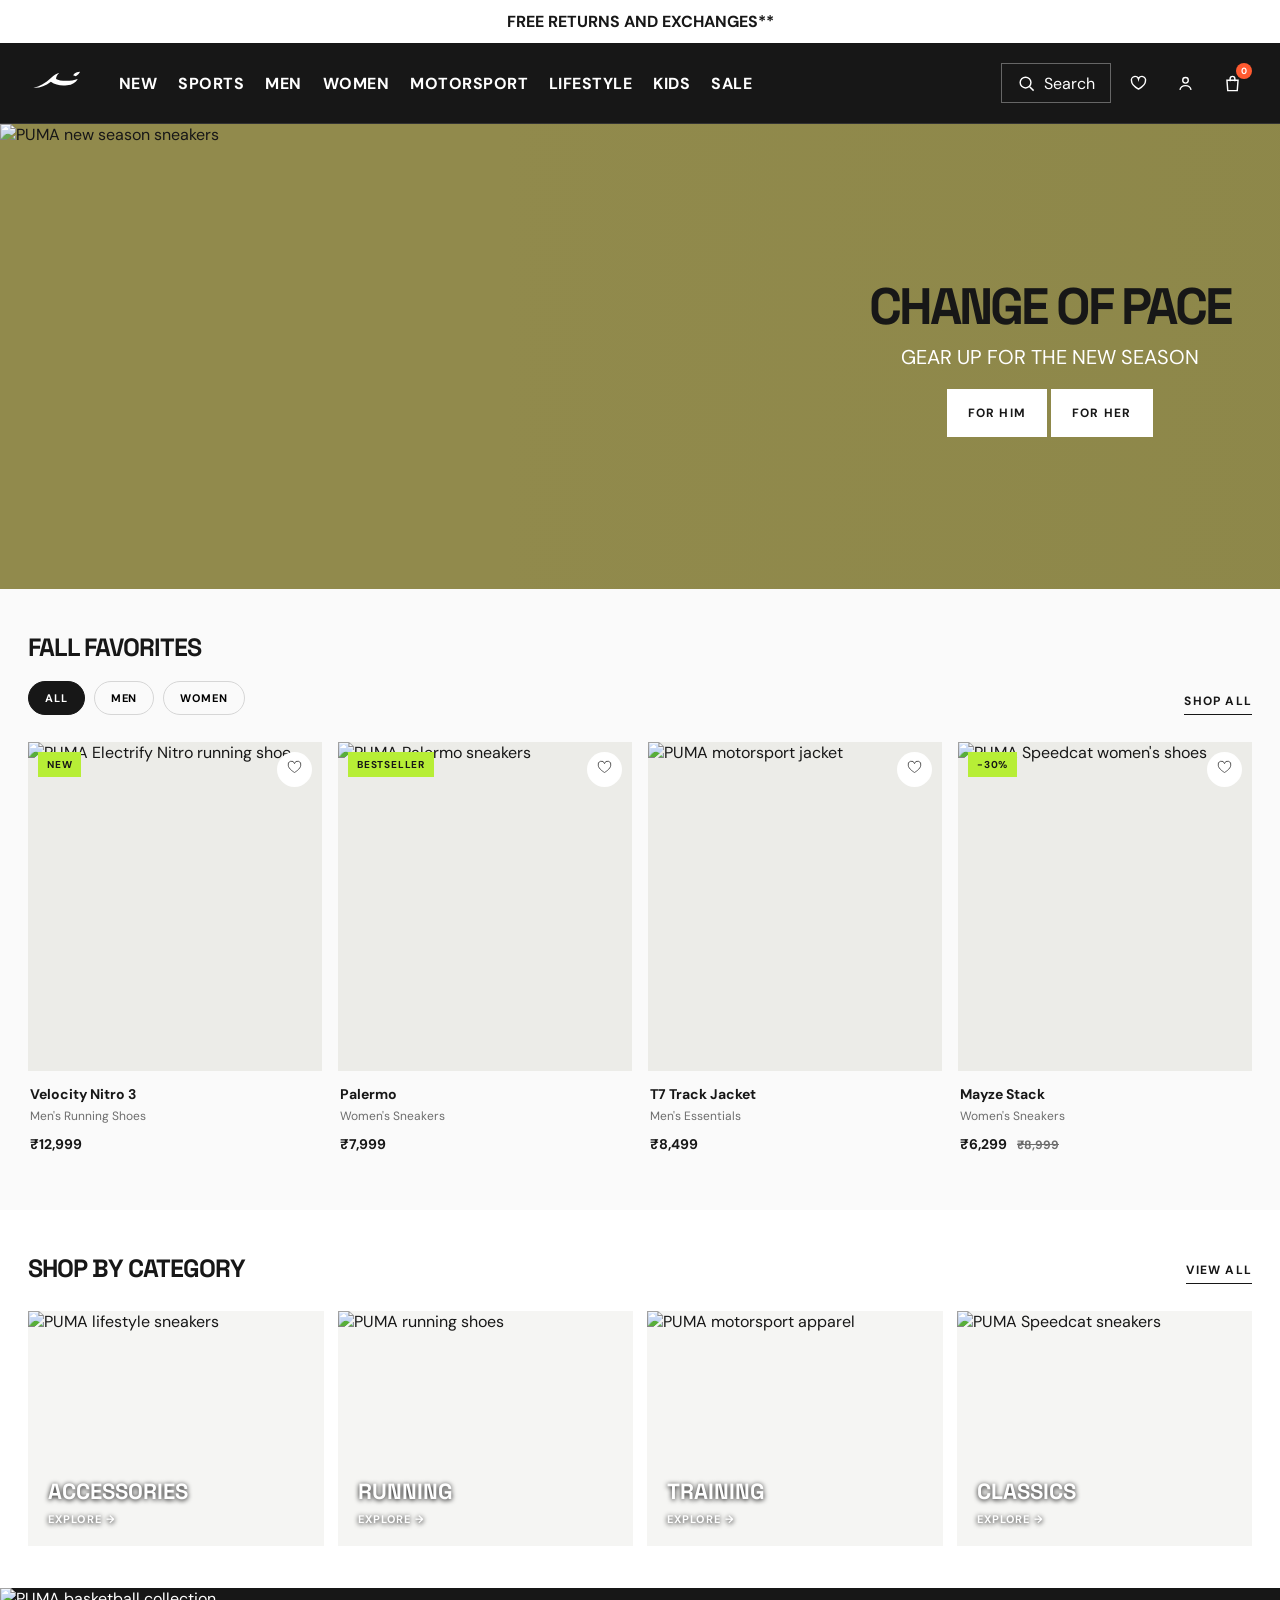
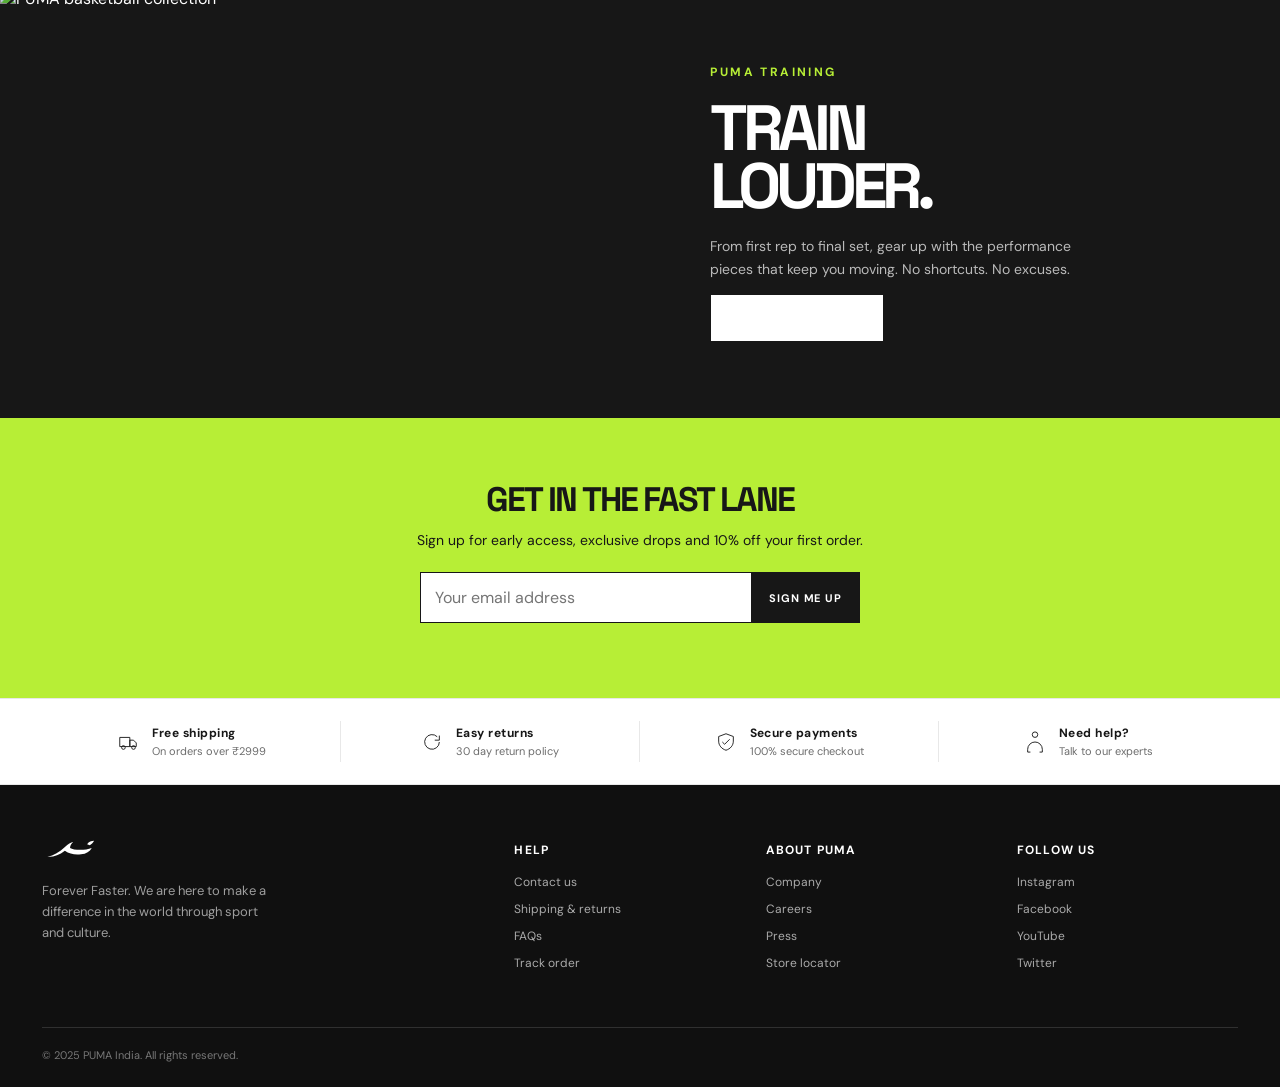
==== index.html @ aa48667f "Initial commit: Add PUMA website clone" ====
<!DOCTYPE html>
<html lang="en">
<head>
  <meta charset="UTF-8">
  <meta name="viewport" content="width=device-width, initial-scale=1.0">
  <meta name="description" content="PUMA India - Forever Faster. Shop the latest sneakers, apparel and accessories.">
  <link rel="icon" href="data:image/svg+xml,%3Csvg xmlns='http://www.w3.org/2000/svg' viewBox='0 0 80 40'%3E%3Cpath fill='%23171717' d='M7 25.5c8.2-1.6 15.7-5.8 22.6-12.5 4-3.9 7.6-6.1 10.8-6.5-2.7 2.1-4.1 4.7-4.2 7.6 2.7 1.6 7.2 2.4 13.3 2.4 5.3 0 10.2-.8 14.7-2.4-2.5 4.6-7.1 7.4-13.8 8.3-7.9 1.1-14.9-.5-20.9-4.6C22 23.5 14.5 26.1 7 25.5Z'/%3E%3C/svg%3E">
  <title>PUMA India | Forever Faster</title>
  <style>
    @import url('https://fonts.googleapis.com/css2?family=DM+Sans:wght@400;500;600;700&family=Space+Grotesk:wght@500;600;700&display=swap');

    :root {
      --ink: #171717;
      --muted: #6d6d6d;
      --line: #e8e8e8;
      --soft: #f5f5f3;
      --lime: #b7ee36;
      --orange: #ff5a30;
      --white: #fff;
    }

    * { box-sizing: border-box; }
    html { scroll-behavior: smooth; }
    body { margin: 0; color: var(--ink); background: var(--white); font-family: 'DM Sans', Arial, sans-serif; overflow-x: hidden; }
    main { display: flex; flex-direction: column; }
    body.no-scroll { overflow: hidden; }
    button, input { font: inherit; }
    button { cursor: pointer; }
    a { color: inherit; text-decoration: none; }
    .announcement { background: #fff; color: var(--ink); font-size: 16px; font-weight: 700; padding: 11px 20px; text-align: center; text-transform: uppercase; }
    .announcement span { display: none; }
    .site-header { background: var(--ink); border-bottom: 1px solid #333; position: sticky; top: 0; z-index: 20; }
    .nav { align-items: center; display: flex; height: 80px; justify-content: space-between; margin: auto; max-width: 1440px; padding: 0 28px; position: relative; }
    .logo { display: flex; align-items: center; }
    .logo svg { height: 31px; width: 62px; }
    .site-header .logo { color: #fff; }
    .main-nav { display: flex; gap: 21px; margin-left: 29px; margin-right: auto; }
    .nav-item { align-items: center; display: flex; height: 80px; position: static; }
    .main-nav a { color: #fff; font-size: 16px; font-weight: 700; letter-spacing: .03em; position: relative; text-transform: uppercase; }
    .main-nav a:after { background: #fff; bottom: -8px; content: ''; height: 2px; left: 0; position: absolute; transform: scaleX(0); transform-origin: left; transition: transform .2s; width: 100%; }
    .main-nav a:hover:after { transform: scaleX(1); }
    .mega-menu { background: #fff; box-shadow: 0 12px 18px rgba(0, 0, 0, .14); display: grid; gap: 42px; grid-template-columns: 1fr 1fr 2fr; left: 0; opacity: 0; padding: 46px 50px 68px; pointer-events: none; position: absolute; top: 71px; transform: translateY(-8px); transition: opacity .2s, transform .2s; visibility: hidden; width: 100vw; z-index: 19; }
    .nav-item:hover .mega-menu, .nav-item:focus-within .mega-menu { opacity: 1; pointer-events: auto; transform: translateY(0); visibility: visible; }
    .mega-menu-column { display: flex; flex-direction: column; gap: 9px; }
    .mega-menu a { color: var(--muted); font-size: 14px; font-weight: 400; letter-spacing: 0; text-transform: none; }
    .mega-menu a:after { display: none; }
    .mega-menu a:hover { color: var(--ink); }
    .sports-menu { gap: 22px; grid-template-columns: repeat(7, 220px); max-width: 100vw; overflow-x: auto; padding: 38px 35px 42px; }
    .sports-menu .mega-menu-column { gap: 7px; }
    .sports-menu a { font-size: 15px; }
    .sports-menu strong { border-bottom: 1px solid var(--ink); font-size: 17px; margin-bottom: 5px; padding-bottom: 10px; }
    .catalog-menu { gap: 22px; grid-template-columns: repeat(7, 220px); max-width: 100vw; overflow-x: auto; padding: 38px 35px 42px; }
    .catalog-menu .mega-menu-column { gap: 7px; }
    .catalog-menu strong { border-bottom: 1px solid var(--ink); font-size: 17px; margin-bottom: 5px; padding-bottom: 10px; }
    .catalog-menu a { font-size: 15px; }
    .catalog-menu .featured a { color: #565d66; font-size: 16px; font-weight: 700; }
    .catalog-menu .featured a:first-child { color: #b29151; }
    .catalog-menu .featured a:nth-child(2) { color: #d33a2c; }
    .simple-menu { grid-template-columns: repeat(3, 220px); }
    .nav-actions { align-items: center; display: flex; gap: 7px; }
    .icon-button { align-items: center; background: transparent; border: 0; border-radius: 50%; display: flex; height: 40px; justify-content: center; padding: 8px; position: relative; transition: background .2s; width: 40px; }
    .icon-button:hover { background: #333; }
    .site-header .icon-button { color: #fff; }
    .nav-actions .icon-button:first-child { border: 1px solid #666; border-radius: 0; gap: 8px; padding: 7px 15px; width: auto; }
    .icon-button svg { height: 19px; width: 19px; }
    .cart-count { align-items: center; background: var(--orange); border-radius: 20px; color: white; display: flex; font-size: 9px; font-weight: 700; height: 16px; justify-content: center; position: absolute; right: 0; top: 0; width: 16px; }
    .menu-button { display: none; }

    .hero { background: #918a4c; min-height: 465px; overflow: hidden; position: relative; }
    .hero { order: 1; }
    .hero-content { align-items: center; display: flex; flex-direction: column; margin: auto; max-width: 1440px; padding: 159px 3% 60px 67%; position: relative; text-align: center; z-index: 1; }
    .eyebrow { font-size: 12px; font-weight: 700; letter-spacing: .2em; text-transform: uppercase; }
    .hero h1 { font-family: 'Space Grotesk', sans-serif; font-size: clamp(43px, 4vw, 58px); letter-spacing: -.06em; line-height: .95; margin: 0 0 12px; max-width: 610px; text-transform: uppercase; }
    .hero h1 em { color: #fff; font-style: normal; }
    .hero-copy { color: #fff; font-size: 20px; line-height: 1.3; margin: 0 0 19px; max-width: 340px; text-transform: uppercase; }
    .button { align-items: center; border: 1px solid var(--ink); display: inline-flex; font-size: 12px; font-weight: 700; gap: 14px; justify-content: center; letter-spacing: .1em; padding: 15px 20px; text-transform: uppercase; transition: .2s; }
    .button.dark { background: #fff; border-color: #fff; color: var(--ink); }
    .button.dark:hover { background: rgb(170, 171, 171); border-color: var(--ink); }
    .button.light { background: #fff; }
    .button.light:hover { background: var(--lime); }
    .hero-art { filter: saturate(.72); height: 100%; inset: 0; object-fit: cover; object-position: center; position: absolute; width: 100%; }
    .hero-shape { background: linear-gradient(90deg, transparent 38%, rgba(116, 117, 56, .12) 100%); inset: 0; position: absolute; z-index: 1; }

    .benefits { border-bottom: 1px solid var(--line); border-top: 1px solid var(--line); display: grid; grid-template-columns: repeat(4, 1fr); margin: 0 auto; max-width: 1440px; padding: 22px 42px; }
    .benefits { order: 6; width: 100%; }
    .benefit { align-items: center; border-right: 1px solid var(--line); display: flex; gap: 13px; justify-content: center; padding: 4px; }
    .benefit:last-child { border: 0; }
    .benefit svg { height: 22px; width: 22px; }
    .benefit strong { display: block; font-size: 12px; letter-spacing: .04em; }
    .benefit small { color: var(--muted); display: block; font-size: 11px; margin-top: 3px; }

    .section { margin: auto; max-width: 1440px; padding: 42px 28px; }
    #sport { order: 3; width: 100%; }
    .section-heading { align-items: end; display: flex; justify-content: space-between; margin-bottom: 27px; }
    .section h2 { font-family: 'Space Grotesk', sans-serif; font-size: 25px; letter-spacing: -.04em; margin: 0; text-transform: uppercase; }
    .view-all { border-bottom: 1px solid var(--ink); font-size: 12px; font-weight: 700; letter-spacing: .1em; padding-bottom: 5px; text-transform: uppercase; }
    .category-grid { display: grid; gap: 14px; grid-template-columns: repeat(4, 1fr); }
    .category-card { background: var(--soft); min-height: 235px; overflow: hidden; position: relative; }
    .category-card img { height: 100%; object-fit: cover; transition: transform .4s; width: 100%; }
    .category-card:hover img { transform: scale(1.05); }
    .category-card div { bottom: 0; color: #fff; left: 0; padding: 20px; position: absolute; text-shadow: 0 1px 5px #000; }
    .category-card strong { font-family: 'Space Grotesk'; font-size: 22px; text-transform: uppercase; }
    .category-card span { display: block; font-size: 11px; font-weight: 700; letter-spacing: .1em; margin-top: 7px; text-transform: uppercase; }

    .product-section { background: #fafafa; }
    .product-section { order: 2; width: 100%; }
    .tabs { display: flex; gap: 9px; margin-top: 18px; }
    .tab { background: transparent; border: 1px solid #d6d6d6; border-radius: 20px; font-size: 11px; font-weight: 700; letter-spacing: .08em; padding: 9px 16px; text-transform: uppercase; }
    .tab.active, .tab:hover { background: var(--ink); border-color: var(--ink); color: #fff; }
    .product-grid { display: grid; gap: 16px; grid-template-columns: repeat(4, 1fr); }
    .product-card { min-width: 0; position: relative; }
    .product-image { background: #ecece8; overflow: hidden; position: relative; }
    .product-image img { aspect-ratio: 1 / 1.12; display: block; object-fit: cover; transition: transform .35s; width: 100%; }
    .product-card:hover .product-image img { transform: scale(1.04); }
    .tag { background: var(--lime); font-size: 10px; font-weight: 700; left: 10px; letter-spacing: .08em; padding: 6px 9px; position: absolute; text-transform: uppercase; top: 10px; }
    .heart { background: #fff; border: 0; border-radius: 50%; height: 35px; position: absolute; right: 10px; top: 10px; width: 35px; }
    .heart svg { fill: transparent; height: 17px; stroke: var(--ink); width: 17px; }
    .heart.active svg { fill: var(--orange); stroke: var(--orange); }
    .product-info { padding: 14px 2px; }
    .product-info h3 { font-size: 14px; margin: 0 0 5px; }
    .product-info p { color: var(--muted); font-size: 12px; margin: 0 0 9px; }
    .price { font-size: 14px; font-weight: 700; }
    .old-price { color: var(--muted); font-size: 12px; margin-left: 7px; text-decoration: line-through; }

    .story { align-items: center; background: var(--ink); color: #fff; display: grid; grid-template-columns: 1fr 1fr; min-height: 430px; overflow: hidden; }
    .story { order: 4; width: 100%; }
    .story-image { height: 100%; min-height: 430px; object-fit: cover; width: 100%; }
    .story-copy { padding: 50px 11%; }
    .story-copy .eyebrow { color: var(--lime); }
    .story h2 { font-family: 'Space Grotesk'; font-size: clamp(38px, 5vw, 66px); letter-spacing: -.08em; line-height: .9; margin: 20px 0; text-transform: uppercase; }
    .story p { color: #bababa; font-size: 14px; line-height: 1.6; max-width: 365px; }

    .newsletter { background: var(--lime); padding: 60px 20px; text-align: center; }
    .newsletter { order: 5; width: 100%; }
    .newsletter h2 { font-family: 'Space Grotesk'; font-size: 34px; letter-spacing: -.06em; margin: 0 0 10px; text-transform: uppercase; }
    .newsletter p { font-size: 14px; margin: 0 auto 23px; }
    .subscribe { display: flex; margin: auto; max-width: 440px; }
    .subscribe input { border: 1px solid var(--ink); border-right: 0; flex: 1; min-width: 0; padding: 14px; }
    .subscribe button { background: var(--ink); border: 1px solid var(--ink); color: #fff; font-size: 11px; font-weight: 700; letter-spacing: .08em; padding: 0 17px; text-transform: uppercase; }
    .form-message { font-size: 12px; font-weight: 700; margin-top: 15px; }
    .toast { background: var(--ink); bottom: 24px; color: #fff; font-size: 12px; font-weight: 700; left: 50%; letter-spacing: .03em; opacity: 0; padding: 14px 18px; pointer-events: none; position: fixed; transform: translate(-50%, 16px); transition: opacity .2s, transform .2s; z-index: 40; }
    .toast.visible { opacity: 1; transform: translate(-50%, 0); }
    footer { background: #101010; color: #fff; padding: 52px 42px 25px; }
    .footer-grid { display: grid; gap: 30px; grid-template-columns: 2fr 1fr 1fr 1fr; margin: auto; max-width: 1440px; }
    footer p { color: #9e9e9e; font-size: 13px; line-height: 1.6; max-width: 235px; }
    footer h3 { font-size: 12px; letter-spacing: .1em; margin: 5px 0 16px; text-transform: uppercase; }
    footer li { color: #aaa; font-size: 12px; list-style: none; margin: 11px 0; }
    footer ul { margin: 0; padding: 0; }
    .footer-bottom { border-top: 1px solid #303030; color: #777; font-size: 11px; margin: 45px auto 0; max-width: 1440px; padding-top: 20px; }

    .overlay { background: rgba(0,0,0,.45); display: none; inset: 0; position: fixed; z-index: 30; }
    .overlay.visible { display: block; }
    .drawer { background: #fff; height: 100%; max-width: 410px; padding: 25px; position: fixed; right: 0; top: 0; transform: translateX(100%); transition: transform .3s ease; width: 100%; z-index: 31; }
    .drawer.open { transform: translateX(0); }
    .drawer-header { align-items: center; border-bottom: 1px solid var(--line); display: flex; justify-content: space-between; padding-bottom: 18px; }
    .drawer-header h2 { font-family: 'Space Grotesk'; font-size: 22px; margin: 0; text-transform: uppercase; }
    .close { background: none; border: 0; font-size: 27px; line-height: 1; }
    .empty-cart { color: var(--muted); font-size: 14px; padding: 60px 10px; text-align: center; }
    .empty-cart strong { color: var(--ink); display: block; font-family: 'Space Grotesk'; font-size: 20px; margin-bottom: 9px; text-transform: uppercase; }
    .search-panel { background: #fff; border-bottom: 1px solid var(--line); display: none; padding: 15px 42px; position: absolute; width: 100%; }
    .search-panel.open { display: block; }
    .search-panel input { border: 0; border-bottom: 1px solid var(--ink); font-size: 16px; outline: 0; padding: 11px 0; width: 100%; }

    @media (max-width: 800px) {
      .nav { height: 64px; padding: 0 18px; }
      .main-nav { display: none; }
      .menu-button { display: flex; }
      .nav-actions { margin-left: auto; }
      .nav-item { height: auto; }
      .mega-menu { display: none; }
      .hero { min-height: 620px; }
      .hero-content { padding: 70px 23px; }
      .hero-art { bottom: 0; height: 52%; top: auto; width: 100%; }
      .hero-shape { height: 350px; right: 4%; top: 42%; width: 350px; }
      .benefits { grid-template-columns: repeat(2, 1fr); padding: 15px; }
      .benefit { border-bottom: 1px solid var(--line); border-right: 1px solid var(--line); justify-content: flex-start; padding: 13px 10px; }
      .benefit:nth-child(2) { border-right: 0; }
      .benefit:nth-child(3), .benefit:nth-child(4) { border-bottom: 0; }
      .section { padding: 52px 18px; }
      .section h2 { font-size: 28px; }
      .category-grid, .product-grid { grid-template-columns: repeat(2, 1fr); }
      .category-card { min-height: 180px; }
      .product-grid { gap: 20px 10px; }
      .story { grid-template-columns: 1fr; }
      .story-image { min-height: 280px; }
      .story-copy { padding: 45px 23px 55px; }
      .footer-grid { grid-template-columns: 1fr 1fr; }
      footer { padding: 40px 20px 20px; }
      .search-panel { padding: 15px 20px; }
    }
    @media (max-width: 400px) {
      .hero h1 { font-size: 48px; }
      .tabs { overflow-x: auto; }
      .tab { flex-shrink: 0; }
    }
  </style>
</head>
<body>
  <div class="announcement">Free returns and exchanges**</div>
  <header class="site-header">
    <div class="nav">
      <button class="icon-button menu-button" aria-label="Open menu" id="menuButton"><svg viewBox="0 0 24 24" fill="none" stroke="currentColor"><path d="M3 6h18M3 12h18M3 18h18"/></svg></button>
      <a class="logo" href="#" aria-label="Puma home">
        <svg viewBox="0 0 80 40" fill="none"><path fill="currentColor" d="M7 25.5c8.2-1.6 15.7-5.8 22.6-12.5 4-3.9 7.6-6.1 10.8-6.5-2.7 2.1-4.1 4.7-4.2 7.6 2.7 1.6 7.2 2.4 13.3 2.4 5.3 0 10.2-.8 14.7-2.4-2.5 4.6-7.1 7.4-13.8 8.3-7.9 1.1-14.9-.5-20.9-4.6C22 23.5 14.5 26.1 7 25.5Z"/><path fill="currentColor" d="M58.2 9.2c2.4-2.9 5.4-4.3 9-4.3-1.1 2.4-3 4.3-5.5 5.7l-3.5-1.4Z"/></svg>
      </a>
      <nav class="main-nav" aria-label="Main navigation">
        <div class="nav-item">
          <a href="#new">New</a>
          <div class="mega-menu" aria-label="New arrivals">
            <div class="mega-menu-column">
              <a href="#new">Men's New Arrivals</a>
              <a href="#new">Women's New Arrivals</a>
              <a href="#new">Kid's New Arrivals</a>
              <a href="#new">NITRO <span aria-hidden="true">⚡</span></a>
            </div>
            <div class="mega-menu-column">
              <a href="#new">SPEEDCAT</a>
              <a href="#new">PALERMO</a>
              <a href="#new">SUEDE</a>
              <a href="#new">PUMA PROJECT3</a>
            </div>
            <div class="mega-menu-column">
              <a href="#new">PUMA x McLAREN RACING Games Hunt Collection</a>
              <a href="#new">PUMA x STRANGER THINGS</a>
            </div>
          </div>
        </div>
        <div class="nav-item">
          <a href="#sport">Sports</a>
          <div class="mega-menu sports-menu" aria-label="Sports">
            <div class="mega-menu-column">
              <strong>Running</strong>
              <a href="#new">Shop All Running</a><a href="#new">NITRO™ ⚡</a><a href="#new">Carbon-Plated-Nitro</a><a href="#new">Road Running</a><a href="#new">Race Day</a><a href="#new">Trail Running</a><a href="#new">Track &amp; Field</a><a href="#new">Clothing</a><a href="#new">Accessories</a><a href="#new">Seasons Collection</a><a href="#new">Run Club</a><a href="#new">PUMA PROJECT3</a>
            </div>
            <div class="mega-menu-column">
              <strong>Training</strong>
              <a href="#new">Training Store</a><a href="#new">Gym Wear</a><a href="#new">PUMA x HYROX</a><a href="#new">Shoes</a><a href="#new">Gym Bags &amp; Accessories</a><a href="#new">Yoga</a>
            </div>
            <div class="mega-menu-column">
              <strong>Football</strong>
              <a href="#new">Football Store</a><a href="#new">Bengaluru FC</a><a href="#new">Manchester City FC</a><a href="#new">Portugal</a><a href="#new">AC Milan</a><a href="#new">BVB</a><a href="#new">Mumbai City FC</a><a href="#new">Firm/Artificial Ground Boots</a><a href="#new">Turf Trainers</a><a href="#new">Indoor Shoes</a><a href="#new">Clothing</a><a href="#new">Footballs &amp; Accessories</a><a href="#new">National Team Kits</a>
            </div>
            <div class="mega-menu-column">
              <strong>Cricket</strong>
              <a href="#new">PUMA x RCB</a><a href="#new">PUMA x DELHI CAPITALS</a><a href="#new">Cricket Shoes - Rubber</a><a href="#new">Cricket Shoes - Spike</a><a href="#new">Clothing</a><a href="#new">Cricket Gear &amp; Accessories</a><a href="#new">Cricket Store</a>
            </div>
            <div class="mega-menu-column">
              <strong>Basketball</strong>
              <a href="#new">Shoes</a><a href="#new">Clothing</a>
            </div>
            <div class="mega-menu-column">
              <strong>Badminton</strong>
              <a href="#new">Non-marking Shoes</a><a href="#new">Badminton Store</a>
            </div>
            <div class="mega-menu-column">
              <strong>Running Guides</strong>
              <a href="#new">Select Your First Running Shoes</a><a href="#new">Beginner’s Guide to Running</a><a href="#new">10K Running Guide &amp; Training Plan</a><a href="#new">Marathon Running Shoes Guide</a><a href="#new">Carbon Plate Running Shoes Guide</a><a href="#new">Flat Feet Running Shoes Guide</a><a href="#new">Wide Feet Running Shoes Guide</a>
            </div>
          </div>
        </div>
        
        <div class="nav-item">
          <a href="#men">Men</a>
          <div class="mega-menu catalog-menu" aria-label="Men">
            <div class="mega-menu-column featured"><a href="#new">New &amp; Trending</a><a href="#new">Sale</a></div>
            <div class="mega-menu-column"><strong>Highlights</strong><a href="#new">PUMA x RCB</a><a href="#new">Classics</a><a href="#new">Fade Nitro</a><a href="#new">Speedcat</a><a href="#new">Palermo</a><a href="#new">NITRO™</a></div>
            <div class="mega-menu-column"><strong>Shoes</strong><a href="#new">Sneakers</a><a href="#new">Running</a><a href="#new">Motorsport</a><a href="#new">Walking</a><a href="#new">Training &amp; Gym</a><a href="#new">Slip-ons</a><a href="#new">Sandals &amp; Slides</a><a href="#new">Football</a><a href="#new">Cricket</a><a href="#new">Basketball</a><a href="#new">Badminton</a></div>
            <div class="mega-menu-column"><strong>Clothing</strong><a href="#new">T-Shirts &amp; Jerseys</a><a href="#new">Pants &amp; Joggers</a><a href="#new">Jackets</a><a href="#new">Sweatshirts</a><a href="#new">Shorts</a><a href="#new">Tracksuits</a><a href="#new">Innerwear</a></div>
            <div class="mega-menu-column"><strong>Accessories</strong><a href="#new">Bags &amp; Backpacks</a><a href="#new">Caps &amp; Beanies</a><a href="#new">Wallets</a><a href="#new">Socks</a><a href="#new">Gloves</a><a href="#new">Sports Equipment</a></div>
            <div class="mega-menu-column"><strong>Sports</strong><a href="#sport">Running</a><a href="#sport">Training &amp; Gym</a><a href="#sport">Football</a><a href="#sport">Cricket</a><a href="#sport">Basketball</a><a href="#sport">Badminton</a><a href="#sport">Golf</a><a href="#sport">Yoga</a></div>
            <div class="mega-menu-column"><strong>Motorsport</strong><a href="#sport">McLaren</a><a href="#sport">Scuderia Ferrari</a><a href="#sport">BMW M Motorsport</a><a href="#sport">Aston Martin Aramco F1® Team</a><a href="#sport">Porsche Design</a><a href="#sport">Porsche Legacy</a><a href="#sport">Formula 1</a></div>
          </div>
        </div>
        <div class="nav-item">
          <a href="#new">Women</a>
          <div class="mega-menu catalog-menu" aria-label="Women">
            <div class="mega-menu-column featured"><a href="#new">New &amp; Trending</a><a href="#new">Sale</a></div>
            <div class="mega-menu-column"><strong>Highlights</strong><a href="#new">Ballet Flats</a><a href="#new">Classics</a><a href="#new">Fade Nitro</a><a href="#new">Speedcat</a><a href="#new">Palermo</a><a href="#new">NITRO™</a></div>
            <div class="mega-menu-column"><strong>Shoes</strong><a href="#new">Sneakers</a><a href="#new">Running</a><a href="#new">Sandals, Slides &amp; Flip Flops</a><a href="#new">Walking</a><a href="#new">Training &amp; Gym</a><a href="#new">Ballerinas</a><a href="#new">Slip Ons</a></div>
            <div class="mega-menu-column"><strong>Clothing</strong><a href="#new">T-Shirts &amp; Tops</a><a href="#new">Jackets</a><a href="#new">Sweatshirts</a><a href="#new">Pants &amp; Tights</a><a href="#new">Sports Bras</a><a href="#new">Shorts</a><a href="#new">Dresses &amp; Skirts</a><a href="#new">Tracksuits</a></div>
            <div class="mega-menu-column"><strong>Accessories</strong><a href="#new">Bags: Gym &amp; Casual</a><a href="#new">Backpacks</a><a href="#new">Caps &amp; Beanies</a><a href="#new">Wallets</a><a href="#new">Socks</a><a href="#new">Water Bottles</a><a href="#new">Gloves</a><a href="#new">Sports Equipment</a></div>
            <div class="mega-menu-column"><strong>Sports</strong><a href="#sport">Running</a><a href="#sport">Training</a><a href="#sport">Yoga</a><a href="#sport">Badminton</a><a href="#sport">Basketball</a><a href="#sport">Cricket</a><a href="#sport">Football</a></div>
          </div>
        </div>
        <div class="nav-item">
          <a href="#sport">Motorsport</a>
          <div class="mega-menu catalog-menu simple-menu" aria-label="Motorsport">
            <div class="mega-menu-column"><a href="#sport">Motorsport Store</a><a href="#sport">Scuderia Ferrari</a><a href="#sport">BMW M Motorsport</a><a href="#sport">McLAREN</a></div>
            <div class="mega-menu-column"><a href="#sport">FORMULA 1</a><a href="#sport">Aston Martin Aramco F1 Team</a><a href="#sport">Porsche Legacy</a><a href="#sport">Porsche Design</a></div>
            <div class="mega-menu-column"><a href="#sport">Shoes</a><a href="#sport">Clothing</a><a href="#sport">Accessories</a></div>
          </div>
        </div>
        <div class="nav-item">
          <a href="#sport">Lifestyle</a>
          <div class="mega-menu catalog-menu simple-menu" aria-label="Lifestyle">
            <div class="mega-menu-column featured"><a href="#sport">Jersey Culture</a><a href="#sport">Summer Shop</a><a href="#sport">Sneaker Store</a><a href="#sport">Travel Store</a><a href="#sport">Speedcat Style Guide</a><a href="#sport">Shoes</a><a href="#sport">Clothing</a><a href="#sport">Sneaker Finder</a></div>
            <div class="mega-menu-column"><strong>Icons</strong><a href="#new">Classics</a><a href="#new">Speedcat</a><a href="#new">Palermo</a><a href="#new">Suede</a></div>
            <div class="mega-menu-column"><strong>Collaborations</strong><a href="#new">PUMA x AHLUWALIA</a><a href="#new">PUMA x SUPERKICKS</a><a href="#new">PUMA x POKEMON</a><a href="#new">PUMA x J.L-A.L</a><a href="#new">PUMA x GABBY'S DOLLHOUSE</a><a href="#new">A$AP ROCKY x PUMA</a><a href="#new">PUMA x ROSÉ</a><a href="#new">PUMA x PAW PATROL</a><a href="#new">PUMA &amp; MADHAPPY</a></div>
          </div>
        </div>
        <div class="nav-item">
          <a href="#sport">Kids</a>
          <div class="mega-menu catalog-menu" aria-label="Kids">
            <div class="mega-menu-column featured"><a href="#new">New &amp; Trending</a><a href="#new">Sale</a><a href="#new">School Store</a><a href="#new">SPEEDCAT</a><a href="#new">PUMA x TRANSFORMERS</a><a href="#new">PUMA x DORA THE EXPLORER</a></div>
            <div class="mega-menu-column"><strong>Shop by age</strong><a href="#new">Babies &amp; Toddlers (0 - 4 yrs)</a><a href="#new">Little Kids &amp; Pre School (4 - 8 yrs)</a><a href="#new">Big Kids &amp; Youth (8 -16 yrs)</a></div>
            <div class="mega-menu-column"><strong>Shoes</strong><a href="#new">Sneakers</a><a href="#new">Sports Shoes</a><a href="#new">Sandals, Flip-Flops &amp; Slides</a></div>
            <div class="mega-menu-column"><strong>Clothing</strong><a href="#new">T-Shirts &amp; Tops</a><a href="#new">Pants &amp; Shorts</a><a href="#new">Sweatshirts &amp; Jackets</a><a href="#new">Dresses &amp; Skirts</a></div>
            <div class="mega-menu-column"><strong>Bags &amp; Accessories</strong><a href="#new">School Bags</a><a href="#new">Caps &amp; Beanies</a><a href="#new">Bottles</a></div>
            <div class="mega-menu-column"><strong>Sports</strong><a href="#sport">Football</a><a href="#sport">Cricket</a><a href="#sport">Running</a><a href="#sport">Basketball</a><a href="#sport">Indoor Sports</a></div>
          </div>
        </div>
        <div class="nav-item">
          <a href="#new">Sale</a>
          <div class="mega-menu catalog-menu simple-menu" aria-label="Sale">
            <div class="mega-menu-column featured"><a href="#new">Gymwear Under ₹2000</a><a href="#new">Sneakers Under ₹3000</a><a href="#new">Running Shoes Under ₹3000</a></div>
            <div class="mega-menu-column"><strong>Men's Sale</strong><a href="#new">Shoes</a><a href="#new">Clothing</a><a href="#new">Accessories</a></div>
            <div class="mega-menu-column"><strong>Women's Sale</strong><a href="#new">Shoes</a><a href="#new">Clothing</a><a href="#new">Accessories</a></div>
            <div class="mega-menu-column"><strong>Kid's Sale</strong><a href="#new">Shoes</a><a href="#new">Clothing</a><a href="#new">Accessories</a></div>
          </div>
        </div>

      </nav>
      <div class="nav-actions">
        <button class="icon-button" id="searchButton" aria-label="Search"><svg viewBox="0 0 24 24" fill="none" stroke="currentColor" stroke-width="1.8"><circle cx="10.8" cy="10.8" r="6.8"/><path d="m16 16 5 5"/></svg><span>Search</span></button>
        <button class="icon-button" id="wishlistButton" aria-label="Wishlist"><svg viewBox="0 0 24 24" fill="none" stroke="currentColor" stroke-width="1.8"><path d="M20.8 8.8c0 5.3-8.8 10.2-8.8 10.2S3.2 14.1 3.2 8.8A4.5 4.5 0 0 1 12 6.5a4.5 4.5 0 0 1 8.8 2.3Z"/></svg></button>
        <button class="icon-button" id="accountButton" aria-label="Account"><svg viewBox="0 0 24 24" fill="none" stroke="currentColor" stroke-width="1.8"><circle cx="12" cy="8" r="3.5"/><path d="M5 20c.7-3.5 3.1-5.3 7-5.3s6.3 1.8 7 5.3"/></svg></button>
        <button class="icon-button" id="cartButton" aria-label="Shopping bag"><svg viewBox="0 0 24 24" fill="none" stroke="currentColor" stroke-width="1.8"><path d="M5 8h14l-1 13H6L5 8Z"/><path d="M9 9V6a3 3 0 0 1 6 0v3"/></svg><span class="cart-count" id="cartCount">0</span></button>
      </div>
    </div>
    <div class="search-panel" id="searchPanel"><input type="search" placeholder="Search products, styles and more..." aria-label="Search products"></div>
  </header>

  <main>
    <section class="hero">
      <div class="hero-shape"></div>
      <img class="hero-art" src="https://images.puma.com/image/upload/c_scale,f_auto,q_auto:best,w_1280/cms/images/2ddcbf0de438249134e27e53436dceb769f46787?_a=BAMAPqkS0" alt="PUMA new season sneakers">
      <div class="hero-content">
        <h1>Change of pace</h1>
        <p class="hero-copy">Gear up for the new season</p>
        <div><a class="button dark" href="#men">For him</a> <a class="button dark" href="#new">For her</a></div>
      </div>
    </section>

    <div class="benefits" aria-label="Shopping benefits">
      <div class="benefit"><svg viewBox="0 0 24 24" fill="none" stroke="currentColor"><path d="M3 7h11v10H3zM14 10h4l3 3v4h-7zM7 20a2 2 0 1 0 0-4 2 2 0 0 0 0 4Zm11 0a2 2 0 1 0 0-4 2 2 0 0 0 0 4Z"/></svg><div><strong>Free shipping</strong><small>On orders over ₹2999</small></div></div>
      <div class="benefit"><svg viewBox="0 0 24 24" fill="none" stroke="currentColor"><path d="M20 12a8 8 0 1 1-2.3-5.7"/><path d="M20 5v5h-5"/></svg><div><strong>Easy returns</strong><small>30 day return policy</small></div></div>
      <div class="benefit"><svg viewBox="0 0 24 24" fill="none" stroke="currentColor"><path d="M12 3 4 6v5c0 5 3.4 8.5 8 10 4.6-1.5 8-5 8-10V6l-8-3Z"/><path d="m8 12 2.5 2.5L16 9"/></svg><div><strong>Secure payments</strong><small>100% secure checkout</small></div></div>
      <div class="benefit"><svg viewBox="0 0 24 24" fill="none" stroke="currentColor"><path d="M4 20v-3a8 8 0 0 1 16 0v3M7 20H4m16 0h-3M12 4a3 3 0 1 0 0-6 3 3 0 0 0 0 6Z" transform="translate(0 3)"/></svg><div><strong>Need help?</strong><small>Talk to our experts</small></div></div>
    </div>

    <section class="section" id="sport">
      <div class="section-heading"><h2>Shop by category</h2><a class="view-all" href="#new">View all</a></div>
      <div class="category-grid">
        <a class="category-card" href="#new"><img src="https://images.puma.com/image/upload/c_scale,f_auto,q_auto:best,w_1280/cms/images/9f32689a3681b48dea8a6f4b3da188aaeaafbe03?_a=BAMAPqkS0" alt="PUMA lifestyle sneakers"><div><strong>Accessories</strong><span>Explore →</span></div></a>
        <a class="category-card" href="#new"><img src="https://images.puma.com/image/upload/f_auto,q_auto,b_rgb:fafafa,w_750,h_750/global/313488/01/sv01/fnd/IND/fmt/png/Electrify-NITRO%E2%84%A2-5-Running-Shoes" alt="PUMA running shoes"><div><strong>Running</strong><span>Explore →</span></div></a>
        <a class="category-card" href="#new"><img src="https://images.puma.com/image/upload/c_scale,f_auto,q_auto:best,w_1280/cms/images/bee9541ab6daedf7bc69be72263ba1d19d322cc0?_a=BAMAPqkS0" alt="PUMA motorsport apparel"><div><strong>Training</strong><span>Explore →</span></div></a>
        <a class="category-card" href="#new"><img src="https://images.puma.com/image/upload/f_auto,q_auto,b_rgb:fafafa,w_750,h_750/global/410911/01/sv01/fnd/IND/fmt/png/Speedcat-VTG-Burgundy-x-ROS%C3%89-Sneakers" alt="PUMA Speedcat sneakers"><div><strong>Classics</strong><span>Explore →</span></div></a>
      </div>
    </section>

    <section class="product-section" id="new">
      <div class="section">
        <div class="section-heading"><div><h2>Fall favorites</h2><div class="tabs"><button class="tab active" data-filter="all">All</button><button class="tab" data-filter="men">Men</button><button class="tab" data-filter="women">Women</button></div></div><a class="view-all" href="#">Shop all</a></div>
        <div class="product-grid">
          <article class="product-card" data-category="men"><div class="product-image"><span class="tag">New</span><button class="heart" aria-label="Add Velocity Nitro to wishlist"><svg viewBox="0 0 24 24"><path d="M20.8 8.8c0 5.3-8.8 10.2-8.8 10.2S3.2 14.1 3.2 8.8A4.5 4.5 0 0 1 12 6.5a4.5 4.5 0 0 1 8.8 2.3Z"/></svg></button><img src="https://images.puma.com/image/upload/f_auto,q_auto,b_rgb:fafafa,w_750,h_750/global/313488/01/sv01/fnd/IND/fmt/png/Electrify-NITRO%E2%84%A2-5-Running-Shoes" alt="PUMA Electrify Nitro running shoe"></div><div class="product-info"><h3>Velocity Nitro 3</h3><p>Men's Running Shoes</p><span class="price">₹12,999</span></div></article>
          <article class="product-card" data-category="women"><div class="product-image"><span class="tag">Bestseller</span><button class="heart" aria-label="Add Palermo to wishlist"><svg viewBox="0 0 24 24"><path d="M20.8 8.8c0 5.3-8.8 10.2-8.8 10.2S3.2 14.1 3.2 8.8A4.5 4.5 0 0 1 12 6.5a4.5 4.5 0 0 1 8.8 2.3Z"/></svg></button><img src="https://images.puma.com/image/upload/f_auto,q_auto,b_rgb:fafafa,w_300,h_300/global/396463/92/sv01/fnd/IND/fmt/png/Palermo-Sneakers" alt="PUMA Palermo sneakers"></div><div class="product-info"><h3>Palermo</h3><p>Women's Sneakers</p><span class="price">₹7,999</span></div></article>
          <article class="product-card" data-category="men"><div class="product-image"><button class="heart" aria-label="Add T7 jacket to wishlist"><svg viewBox="0 0 24 24"><path d="M20.8 8.8c0 5.3-8.8 10.2-8.8 10.2S3.2 14.1 3.2 8.8A4.5 4.5 0 0 1 12 6.5a4.5 4.5 0 0 1 8.8 2.3Z"/></svg></button><img src="https://images.puma.com/image/upload/c_scale,f_auto,q_auto:best,w_1280/cms/images/bee9541ab6daedf7bc69be72263ba1d19d322cc0?_a=BAMAPqkS0" alt="PUMA motorsport jacket"></div><div class="product-info"><h3>T7 Track Jacket</h3><p>Men's Essentials</p><span class="price">₹8,499</span></div></article>
          <article class="product-card" data-category="women"><div class="product-image"><span class="tag">-30%</span><button class="heart" aria-label="Add Mayze Stack to wishlist"><svg viewBox="0 0 24 24"><path d="M20.8 8.8c0 5.3-8.8 10.2-8.8 10.2S3.2 14.1 3.2 8.8A4.5 4.5 0 0 1 12 6.5a4.5 4.5 0 0 1 8.8 2.3Z"/></svg></button><img src="https://images.puma.com/image/upload/f_auto,q_auto,b_rgb:fafafa,w_750,h_750/global/401287/06/sv01/fnd/IND/fmt/png/Speedcat-Women's-Ballet-Shoes" alt="PUMA Speedcat women's shoes"></div><div class="product-info"><h3>Mayze Stack</h3><p>Women's Sneakers</p><span class="price">₹6,299 <span class="old-price">₹8,999</span></span></div></article>
        </div>
      </div>
    </section>

    <section class="story" id="men"><img class="story-image" src="https://images.puma.com/image/upload/c_scale,f_auto,q_auto:best,w_1280/cms/images/ac9bddb0a31fb69916143d81444a27fac1f2de62?_a=BAMAROkS0" alt="PUMA basketball collection"><div class="story-copy"><div class="eyebrow">Puma training</div><h2>Train<br>louder.</h2><p>From first rep to final set, gear up with the performance pieces that keep you moving. No shortcuts. No excuses.</p><a class="button light" href="#new">Shop training <span>→</span></a></div></section>
    <section class="newsletter"><h2>Get in the fast lane</h2><p>Sign up for early access, exclusive drops and 10% off your first order.</p><form class="subscribe" id="subscribeForm"><input type="email" placeholder="Your email address" aria-label="Email address" required><button type="submit">Sign me up</button></form><div class="form-message" id="formMessage"></div></section>
  </main>
  <footer><div class="footer-grid"><div><a class="logo" href="#" aria-label="Puma home"><svg viewBox="0 0 80 40" fill="none"><path fill="white" d="M7 25.5c8.2-1.6 15.7-5.8 22.6-12.5 4-3.9 7.6-6.1 10.8-6.5-2.7 2.1-4.1 4.7-4.2 7.6 2.7 1.6 7.2 2.4 13.3 2.4 5.3 0 10.2-.8 14.7-2.4-2.5 4.6-7.1 7.4-13.8 8.3-7.9 1.1-14.9-.5-20.9-4.6C22 23.5 14.5 26.1 7 25.5Z"/><path fill="white" d="M58.2 9.2c2.4-2.9 5.4-4.3 9-4.3-1.1 2.4-3 4.3-5.5 5.7l-3.5-1.4Z"/></svg></a><p>Forever Faster. We are here to make a difference in the world through sport and culture.</p></div><div><h3>Help</h3><ul><li>Contact us</li><li>Shipping & returns</li><li>FAQs</li><li>Track order</li></ul></div><div><h3>About PUMA</h3><ul><li>Company</li><li>Careers</li><li>Press</li><li>Store locator</li></ul></div><div><h3>Follow us</h3><ul><li>Instagram</li><li>Facebook</li><li>YouTube</li><li>Twitter</li></ul></div></div><div class="footer-bottom">© 2025 PUMA India. All rights reserved.</div></footer>

  <div class="overlay" id="overlay"></div>
  <aside class="drawer" id="cartDrawer" aria-label="Shopping cart"><div class="drawer-header"><h2>Your bag <span id="drawerCount">(0)</span></h2><button class="close" id="closeDrawer" aria-label="Close bag">×</button></div><div class="empty-cart"><strong>Your bag is empty</strong>Add something fast to get started.</div></aside>
  <div class="toast" id="toast" role="status" aria-live="polite"></div>
  <script>
    const overlay = document.getElementById('overlay');
    const drawer = document.getElementById('cartDrawer');
    const cartButton = document.getElementById('cartButton');
    const closeDrawer = document.getElementById('closeDrawer');
    const cartCount = document.getElementById('cartCount');
    const drawerCount = document.getElementById('drawerCount');
    let cartItems = 0;

    function toggleCart(open) {
      drawer.classList.toggle('open', open);
      overlay.classList.toggle('visible', open);
      document.body.classList.toggle('no-scroll', open);
    }
    cartButton.addEventListener('click', () => toggleCart(true));
    closeDrawer.addEventListener('click', () => toggleCart(false));
    overlay.addEventListener('click', () => toggleCart(false));

    document.getElementById('searchButton').addEventListener('click', () => {
      const panel = document.getElementById('searchPanel');
      panel.classList.toggle('open');
      if (panel.classList.contains('open')) panel.querySelector('input').focus();
    });
    document.getElementById('accountButton').addEventListener('click', () => {
      const toast = document.getElementById('toast');
      toast.textContent = 'Sign in is coming soon.';
      toast.classList.add('visible');
      window.setTimeout(() => toast.classList.remove('visible'), 2200);
    });
    document.getElementById('wishlistButton').addEventListener('click', () => {
      const toast = document.getElementById('toast');
      toast.textContent = 'Your wishlist is ready for your favorites.';
      toast.classList.add('visible');
      window.setTimeout(() => toast.classList.remove('visible'), 2200);
    });
    document.getElementById('menuButton').addEventListener('click', () => {
      const nav = document.querySelector('.main-nav');
      const isOpen = nav.style.display === 'flex';
      nav.style.cssText = isOpen ? '' : 'background:#fff;display:flex;flex-direction:column;gap:22px;left:0;padding:24px;position:absolute;top:64px;width:100%;z-index:5;';
    });

    document.querySelectorAll('.heart').forEach(button => button.addEventListener('click', event => {
      event.preventDefault();
      button.classList.toggle('active');
      button.setAttribute('aria-label', button.classList.contains('active') ? 'Remove from wishlist' : 'Add to wishlist');
    }));
    document.querySelectorAll('.tab').forEach(tab => tab.addEventListener('click', () => {
      document.querySelectorAll('.tab').forEach(item => item.classList.remove('active'));
      tab.classList.add('active');
      const filter = tab.dataset.filter;
      document.querySelectorAll('.product-card').forEach(card => {
        card.style.display = filter === 'all' || card.dataset.category === filter ? '' : 'none';
      });
    }));
    document.querySelectorAll('.product-card').forEach(card => card.addEventListener('click', event => {
      if (!event.target.closest('.heart')) {
        cartItems += 1;
        cartCount.textContent = cartItems;
        drawerCount.textContent = `(${cartItems})`;
      }
    }));
    document.getElementById('subscribeForm').addEventListener('submit', event => {
      event.preventDefault();
      document.getElementById('formMessage').textContent = 'You are on the list. Welcome to the fast lane!';
      event.target.reset();
    });
  </script>
</body>
</html>
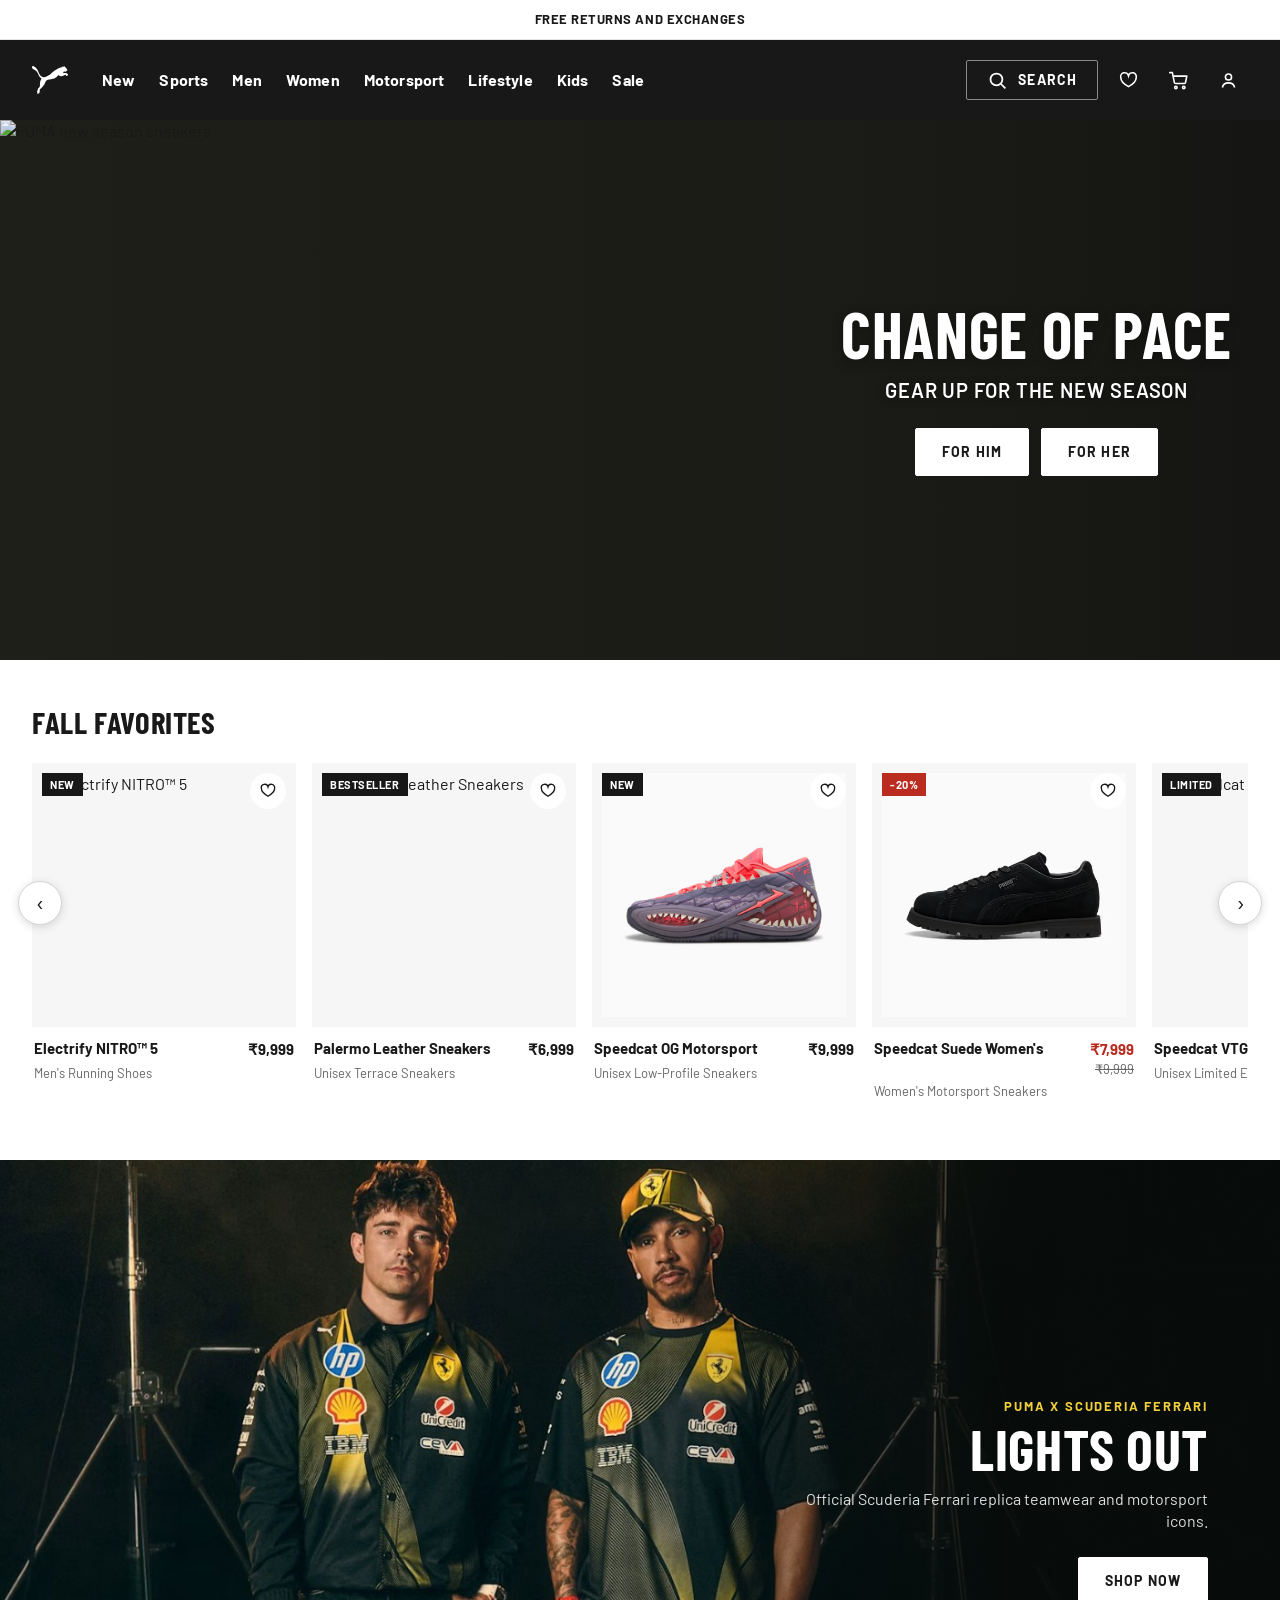
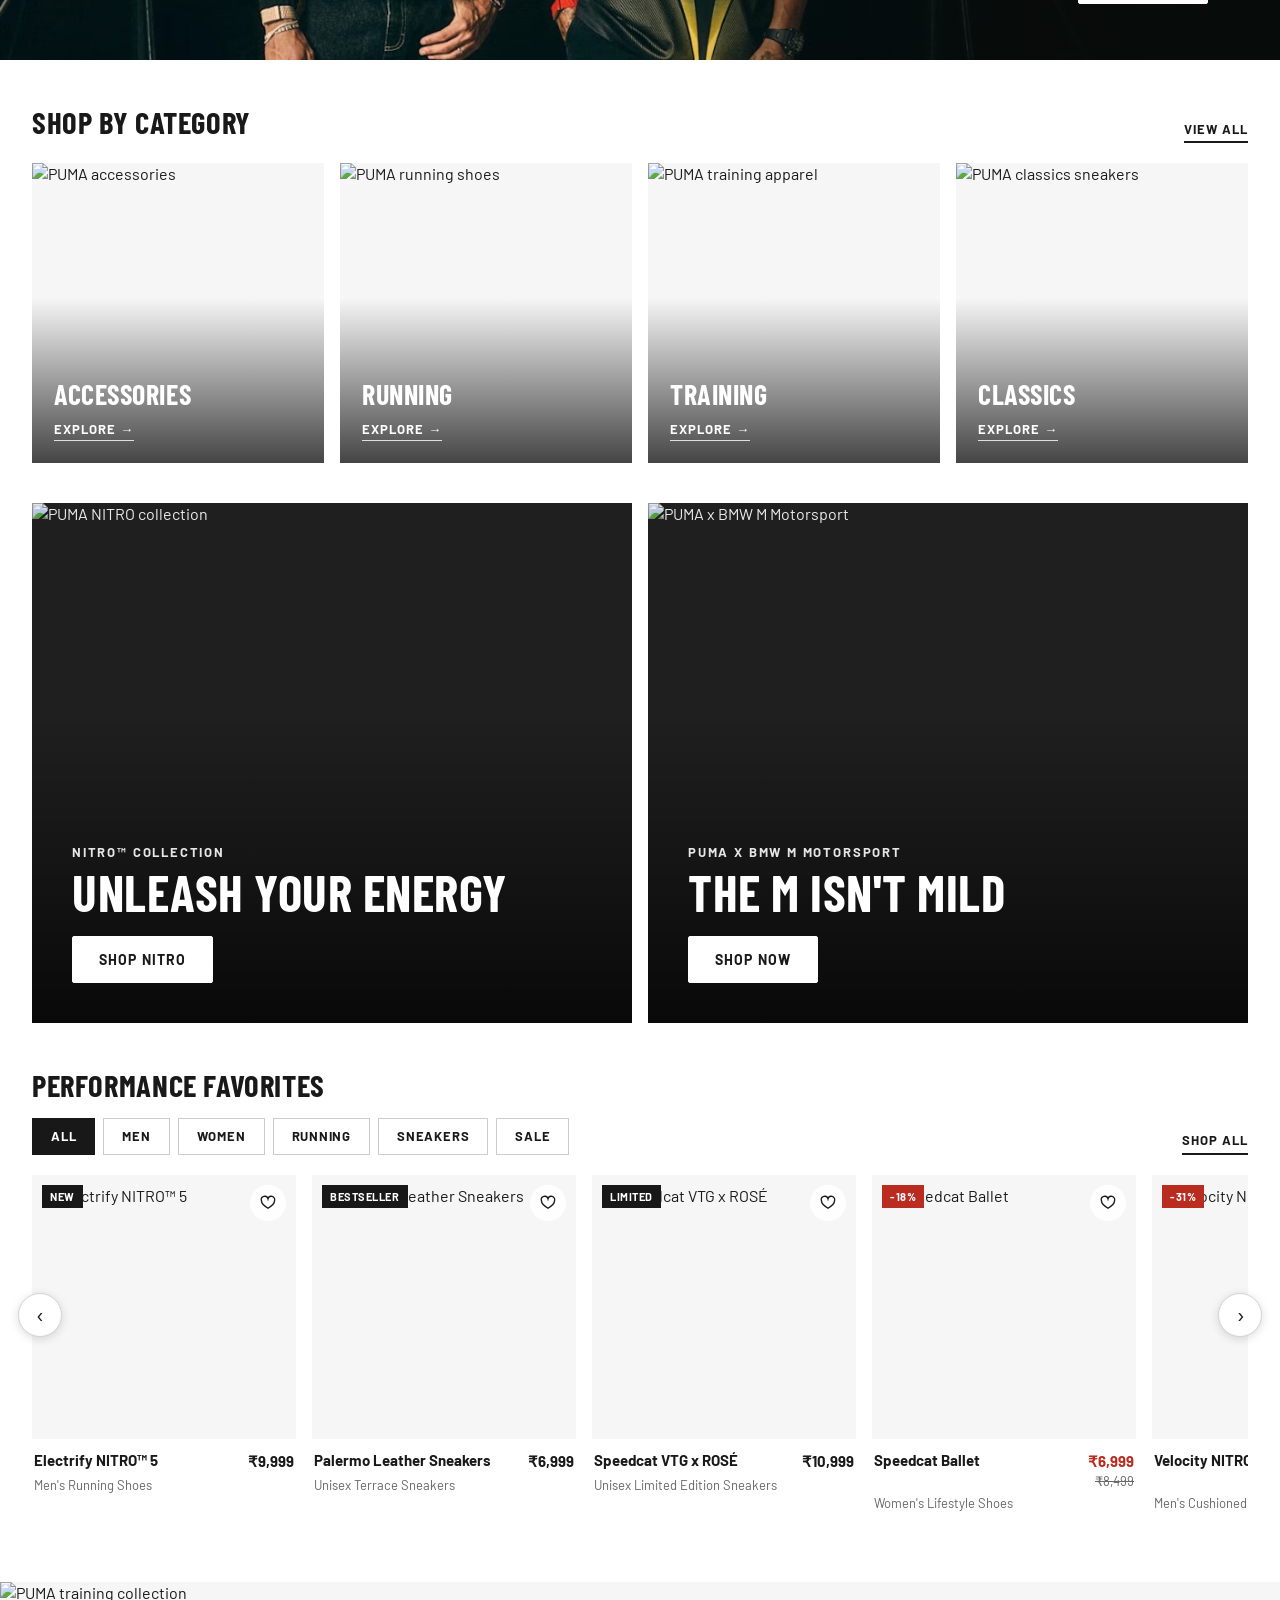
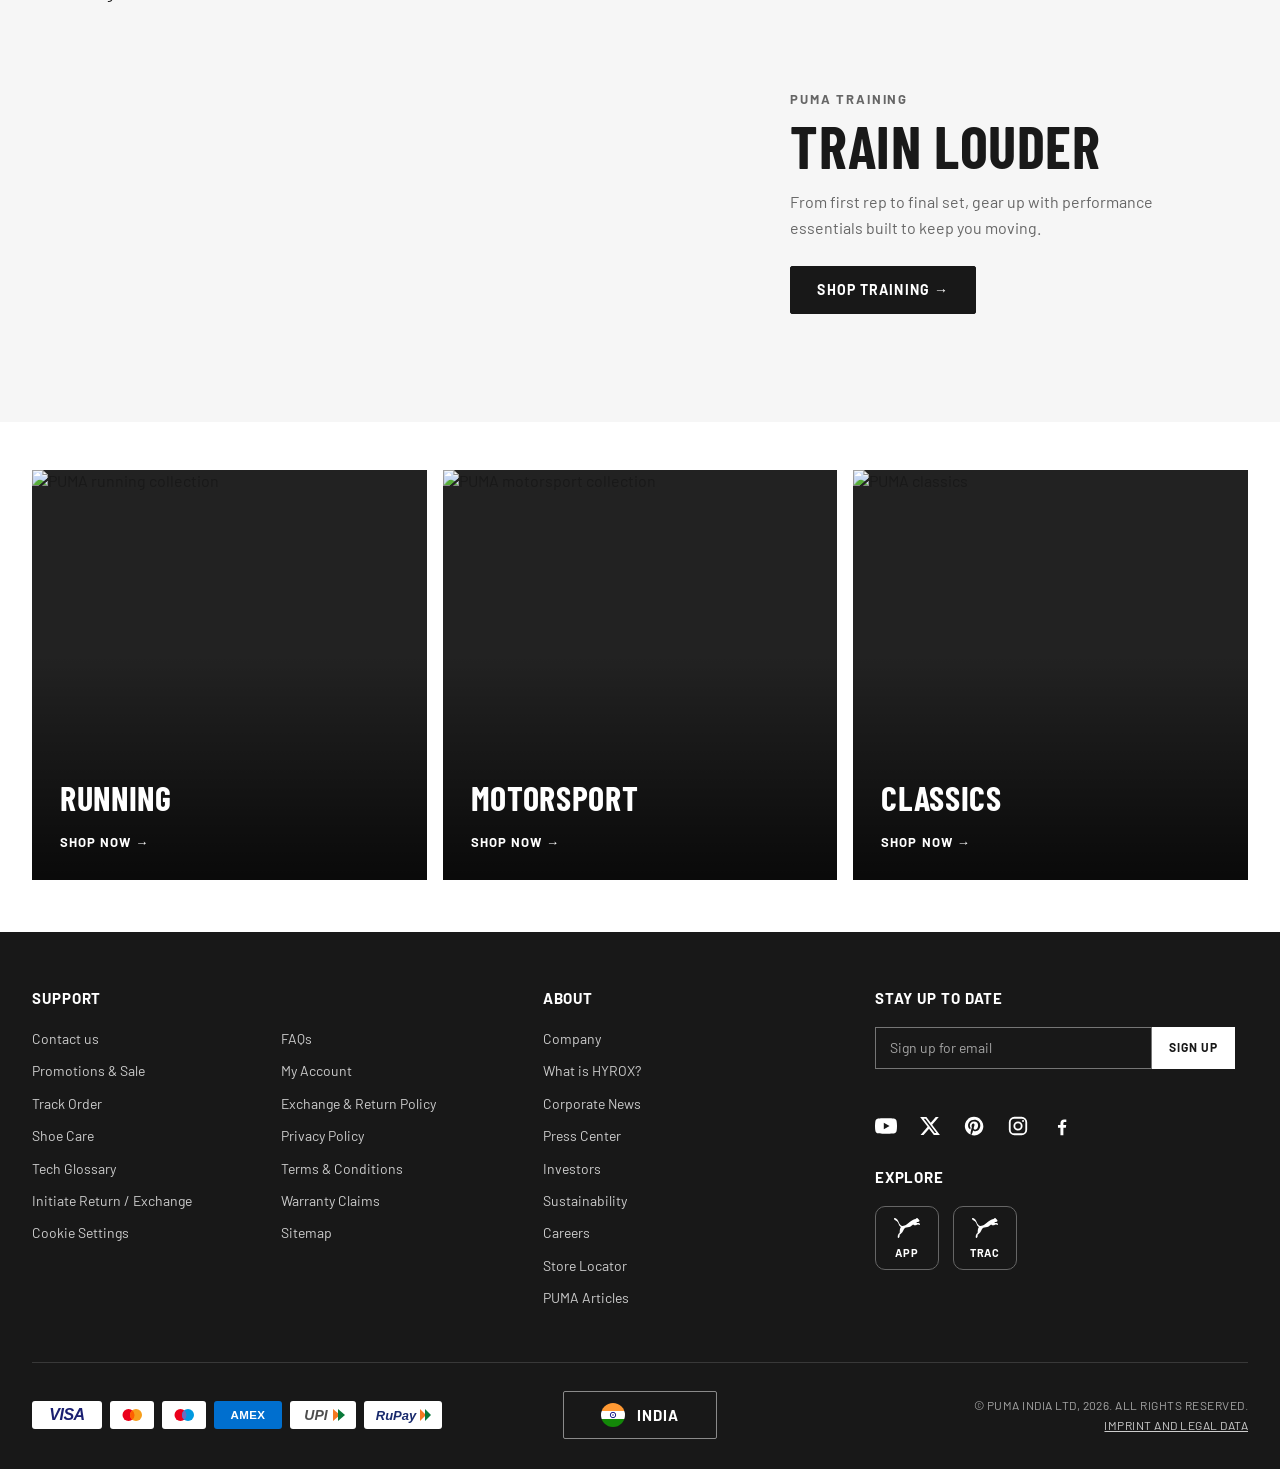
==== commit 9454f32d: "Update PUMA clone layout and assets Co-authored-by: Copilot <223556219+Copilot@users.noreply.github." ====
--- a/index.html
+++ b/index.html
@@ -3,447 +3,800 @@
 <head>
   <meta charset="UTF-8">
   <meta name="viewport" content="width=device-width, initial-scale=1.0">
-  <meta name="description" content="PUMA India - Forever Faster. Shop the latest sneakers, apparel and accessories.">
-  <link rel="icon" href="data:image/svg+xml,%3Csvg xmlns='http://www.w3.org/2000/svg' viewBox='0 0 80 40'%3E%3Cpath fill='%23171717' d='M7 25.5c8.2-1.6 15.7-5.8 22.6-12.5 4-3.9 7.6-6.1 10.8-6.5-2.7 2.1-4.1 4.7-4.2 7.6 2.7 1.6 7.2 2.4 13.3 2.4 5.3 0 10.2-.8 14.7-2.4-2.5 4.6-7.1 7.4-13.8 8.3-7.9 1.1-14.9-.5-20.9-4.6C22 23.5 14.5 26.1 7 25.5Z'/%3E%3C/svg%3E">
-  <title>PUMA India | Forever Faster</title>
-  <style>
-    @import url('https://fonts.googleapis.com/css2?family=DM+Sans:wght@400;500;600;700&family=Space+Grotesk:wght@500;600;700&display=swap');
-
-    :root {
-      --ink: #171717;
-      --muted: #6d6d6d;
-      --line: #e8e8e8;
-      --soft: #f5f5f3;
-      --lime: #b7ee36;
-      --orange: #ff5a30;
-      --white: #fff;
-    }
-
-    * { box-sizing: border-box; }
-    html { scroll-behavior: smooth; }
-    body { margin: 0; color: var(--ink); background: var(--white); font-family: 'DM Sans', Arial, sans-serif; overflow-x: hidden; }
-    main { display: flex; flex-direction: column; }
-    body.no-scroll { overflow: hidden; }
-    button, input { font: inherit; }
-    button { cursor: pointer; }
-    a { color: inherit; text-decoration: none; }
-    .announcement { background: #fff; color: var(--ink); font-size: 16px; font-weight: 700; padding: 11px 20px; text-align: center; text-transform: uppercase; }
-    .announcement span { display: none; }
-    .site-header { background: var(--ink); border-bottom: 1px solid #333; position: sticky; top: 0; z-index: 20; }
-    .nav { align-items: center; display: flex; height: 80px; justify-content: space-between; margin: auto; max-width: 1440px; padding: 0 28px; position: relative; }
-    .logo { display: flex; align-items: center; }
-    .logo svg { height: 31px; width: 62px; }
-    .site-header .logo { color: #fff; }
-    .main-nav { display: flex; gap: 21px; margin-left: 29px; margin-right: auto; }
-    .nav-item { align-items: center; display: flex; height: 80px; position: static; }
-    .main-nav a { color: #fff; font-size: 16px; font-weight: 700; letter-spacing: .03em; position: relative; text-transform: uppercase; }
-    .main-nav a:after { background: #fff; bottom: -8px; content: ''; height: 2px; left: 0; position: absolute; transform: scaleX(0); transform-origin: left; transition: transform .2s; width: 100%; }
-    .main-nav a:hover:after { transform: scaleX(1); }
-    .mega-menu { background: #fff; box-shadow: 0 12px 18px rgba(0, 0, 0, .14); display: grid; gap: 42px; grid-template-columns: 1fr 1fr 2fr; left: 0; opacity: 0; padding: 46px 50px 68px; pointer-events: none; position: absolute; top: 71px; transform: translateY(-8px); transition: opacity .2s, transform .2s; visibility: hidden; width: 100vw; z-index: 19; }
-    .nav-item:hover .mega-menu, .nav-item:focus-within .mega-menu { opacity: 1; pointer-events: auto; transform: translateY(0); visibility: visible; }
-    .mega-menu-column { display: flex; flex-direction: column; gap: 9px; }
-    .mega-menu a { color: var(--muted); font-size: 14px; font-weight: 400; letter-spacing: 0; text-transform: none; }
-    .mega-menu a:after { display: none; }
-    .mega-menu a:hover { color: var(--ink); }
-    .sports-menu { gap: 22px; grid-template-columns: repeat(7, 220px); max-width: 100vw; overflow-x: auto; padding: 38px 35px 42px; }
-    .sports-menu .mega-menu-column { gap: 7px; }
-    .sports-menu a { font-size: 15px; }
-    .sports-menu strong { border-bottom: 1px solid var(--ink); font-size: 17px; margin-bottom: 5px; padding-bottom: 10px; }
-    .catalog-menu { gap: 22px; grid-template-columns: repeat(7, 220px); max-width: 100vw; overflow-x: auto; padding: 38px 35px 42px; }
-    .catalog-menu .mega-menu-column { gap: 7px; }
-    .catalog-menu strong { border-bottom: 1px solid var(--ink); font-size: 17px; margin-bottom: 5px; padding-bottom: 10px; }
-    .catalog-menu a { font-size: 15px; }
-    .catalog-menu .featured a { color: #565d66; font-size: 16px; font-weight: 700; }
-    .catalog-menu .featured a:first-child { color: #b29151; }
-    .catalog-menu .featured a:nth-child(2) { color: #d33a2c; }
-    .simple-menu { grid-template-columns: repeat(3, 220px); }
-    .nav-actions { align-items: center; display: flex; gap: 7px; }
-    .icon-button { align-items: center; background: transparent; border: 0; border-radius: 50%; display: flex; height: 40px; justify-content: center; padding: 8px; position: relative; transition: background .2s; width: 40px; }
-    .icon-button:hover { background: #333; }
-    .site-header .icon-button { color: #fff; }
-    .nav-actions .icon-button:first-child { border: 1px solid #666; border-radius: 0; gap: 8px; padding: 7px 15px; width: auto; }
-    .icon-button svg { height: 19px; width: 19px; }
-    .cart-count { align-items: center; background: var(--orange); border-radius: 20px; color: white; display: flex; font-size: 9px; font-weight: 700; height: 16px; justify-content: center; position: absolute; right: 0; top: 0; width: 16px; }
-    .menu-button { display: none; }
-
-    .hero { background: #918a4c; min-height: 465px; overflow: hidden; position: relative; }
-    .hero { order: 1; }
-    .hero-content { align-items: center; display: flex; flex-direction: column; margin: auto; max-width: 1440px; padding: 159px 3% 60px 67%; position: relative; text-align: center; z-index: 1; }
-    .eyebrow { font-size: 12px; font-weight: 700; letter-spacing: .2em; text-transform: uppercase; }
-    .hero h1 { font-family: 'Space Grotesk', sans-serif; font-size: clamp(43px, 4vw, 58px); letter-spacing: -.06em; line-height: .95; margin: 0 0 12px; max-width: 610px; text-transform: uppercase; }
-    .hero h1 em { color: #fff; font-style: normal; }
-    .hero-copy { color: #fff; font-size: 20px; line-height: 1.3; margin: 0 0 19px; max-width: 340px; text-transform: uppercase; }
-    .button { align-items: center; border: 1px solid var(--ink); display: inline-flex; font-size: 12px; font-weight: 700; gap: 14px; justify-content: center; letter-spacing: .1em; padding: 15px 20px; text-transform: uppercase; transition: .2s; }
-    .button.dark { background: #fff; border-color: #fff; color: var(--ink); }
-    .button.dark:hover { background: rgb(170, 171, 171); border-color: var(--ink); }
-    .button.light { background: #fff; }
-    .button.light:hover { background: var(--lime); }
-    .hero-art { filter: saturate(.72); height: 100%; inset: 0; object-fit: cover; object-position: center; position: absolute; width: 100%; }
-    .hero-shape { background: linear-gradient(90deg, transparent 38%, rgba(116, 117, 56, .12) 100%); inset: 0; position: absolute; z-index: 1; }
-
-    .benefits { border-bottom: 1px solid var(--line); border-top: 1px solid var(--line); display: grid; grid-template-columns: repeat(4, 1fr); margin: 0 auto; max-width: 1440px; padding: 22px 42px; }
-    .benefits { order: 6; width: 100%; }
-    .benefit { align-items: center; border-right: 1px solid var(--line); display: flex; gap: 13px; justify-content: center; padding: 4px; }
-    .benefit:last-child { border: 0; }
-    .benefit svg { height: 22px; width: 22px; }
-    .benefit strong { display: block; font-size: 12px; letter-spacing: .04em; }
-    .benefit small { color: var(--muted); display: block; font-size: 11px; margin-top: 3px; }
-
-    .section { margin: auto; max-width: 1440px; padding: 42px 28px; }
-    #sport { order: 3; width: 100%; }
-    .section-heading { align-items: end; display: flex; justify-content: space-between; margin-bottom: 27px; }
-    .section h2 { font-family: 'Space Grotesk', sans-serif; font-size: 25px; letter-spacing: -.04em; margin: 0; text-transform: uppercase; }
-    .view-all { border-bottom: 1px solid var(--ink); font-size: 12px; font-weight: 700; letter-spacing: .1em; padding-bottom: 5px; text-transform: uppercase; }
-    .category-grid { display: grid; gap: 14px; grid-template-columns: repeat(4, 1fr); }
-    .category-card { background: var(--soft); min-height: 235px; overflow: hidden; position: relative; }
-    .category-card img { height: 100%; object-fit: cover; transition: transform .4s; width: 100%; }
-    .category-card:hover img { transform: scale(1.05); }
-    .category-card div { bottom: 0; color: #fff; left: 0; padding: 20px; position: absolute; text-shadow: 0 1px 5px #000; }
-    .category-card strong { font-family: 'Space Grotesk'; font-size: 22px; text-transform: uppercase; }
-    .category-card span { display: block; font-size: 11px; font-weight: 700; letter-spacing: .1em; margin-top: 7px; text-transform: uppercase; }
-
-    .product-section { background: #fafafa; }
-    .product-section { order: 2; width: 100%; }
-    .tabs { display: flex; gap: 9px; margin-top: 18px; }
-    .tab { background: transparent; border: 1px solid #d6d6d6; border-radius: 20px; font-size: 11px; font-weight: 700; letter-spacing: .08em; padding: 9px 16px; text-transform: uppercase; }
-    .tab.active, .tab:hover { background: var(--ink); border-color: var(--ink); color: #fff; }
-    .product-grid { display: grid; gap: 16px; grid-template-columns: repeat(4, 1fr); }
-    .product-card { min-width: 0; position: relative; }
-    .product-image { background: #ecece8; overflow: hidden; position: relative; }
-    .product-image img { aspect-ratio: 1 / 1.12; display: block; object-fit: cover; transition: transform .35s; width: 100%; }
-    .product-card:hover .product-image img { transform: scale(1.04); }
-    .tag { background: var(--lime); font-size: 10px; font-weight: 700; left: 10px; letter-spacing: .08em; padding: 6px 9px; position: absolute; text-transform: uppercase; top: 10px; }
-    .heart { background: #fff; border: 0; border-radius: 50%; height: 35px; position: absolute; right: 10px; top: 10px; width: 35px; }
-    .heart svg { fill: transparent; height: 17px; stroke: var(--ink); width: 17px; }
-    .heart.active svg { fill: var(--orange); stroke: var(--orange); }
-    .product-info { padding: 14px 2px; }
-    .product-info h3 { font-size: 14px; margin: 0 0 5px; }
-    .product-info p { color: var(--muted); font-size: 12px; margin: 0 0 9px; }
-    .price { font-size: 14px; font-weight: 700; }
-    .old-price { color: var(--muted); font-size: 12px; margin-left: 7px; text-decoration: line-through; }
-
-    .story { align-items: center; background: var(--ink); color: #fff; display: grid; grid-template-columns: 1fr 1fr; min-height: 430px; overflow: hidden; }
-    .story { order: 4; width: 100%; }
-    .story-image { height: 100%; min-height: 430px; object-fit: cover; width: 100%; }
-    .story-copy { padding: 50px 11%; }
-    .story-copy .eyebrow { color: var(--lime); }
-    .story h2 { font-family: 'Space Grotesk'; font-size: clamp(38px, 5vw, 66px); letter-spacing: -.08em; line-height: .9; margin: 20px 0; text-transform: uppercase; }
-    .story p { color: #bababa; font-size: 14px; line-height: 1.6; max-width: 365px; }
-
-    .newsletter { background: var(--lime); padding: 60px 20px; text-align: center; }
-    .newsletter { order: 5; width: 100%; }
-    .newsletter h2 { font-family: 'Space Grotesk'; font-size: 34px; letter-spacing: -.06em; margin: 0 0 10px; text-transform: uppercase; }
-    .newsletter p { font-size: 14px; margin: 0 auto 23px; }
-    .subscribe { display: flex; margin: auto; max-width: 440px; }
-    .subscribe input { border: 1px solid var(--ink); border-right: 0; flex: 1; min-width: 0; padding: 14px; }
-    .subscribe button { background: var(--ink); border: 1px solid var(--ink); color: #fff; font-size: 11px; font-weight: 700; letter-spacing: .08em; padding: 0 17px; text-transform: uppercase; }
-    .form-message { font-size: 12px; font-weight: 700; margin-top: 15px; }
-    .toast { background: var(--ink); bottom: 24px; color: #fff; font-size: 12px; font-weight: 700; left: 50%; letter-spacing: .03em; opacity: 0; padding: 14px 18px; pointer-events: none; position: fixed; transform: translate(-50%, 16px); transition: opacity .2s, transform .2s; z-index: 40; }
-    .toast.visible { opacity: 1; transform: translate(-50%, 0); }
-    footer { background: #101010; color: #fff; padding: 52px 42px 25px; }
-    .footer-grid { display: grid; gap: 30px; grid-template-columns: 2fr 1fr 1fr 1fr; margin: auto; max-width: 1440px; }
-    footer p { color: #9e9e9e; font-size: 13px; line-height: 1.6; max-width: 235px; }
-    footer h3 { font-size: 12px; letter-spacing: .1em; margin: 5px 0 16px; text-transform: uppercase; }
-    footer li { color: #aaa; font-size: 12px; list-style: none; margin: 11px 0; }
-    footer ul { margin: 0; padding: 0; }
-    .footer-bottom { border-top: 1px solid #303030; color: #777; font-size: 11px; margin: 45px auto 0; max-width: 1440px; padding-top: 20px; }
-
-    .overlay { background: rgba(0,0,0,.45); display: none; inset: 0; position: fixed; z-index: 30; }
-    .overlay.visible { display: block; }
-    .drawer { background: #fff; height: 100%; max-width: 410px; padding: 25px; position: fixed; right: 0; top: 0; transform: translateX(100%); transition: transform .3s ease; width: 100%; z-index: 31; }
-    .drawer.open { transform: translateX(0); }
-    .drawer-header { align-items: center; border-bottom: 1px solid var(--line); display: flex; justify-content: space-between; padding-bottom: 18px; }
-    .drawer-header h2 { font-family: 'Space Grotesk'; font-size: 22px; margin: 0; text-transform: uppercase; }
-    .close { background: none; border: 0; font-size: 27px; line-height: 1; }
-    .empty-cart { color: var(--muted); font-size: 14px; padding: 60px 10px; text-align: center; }
-    .empty-cart strong { color: var(--ink); display: block; font-family: 'Space Grotesk'; font-size: 20px; margin-bottom: 9px; text-transform: uppercase; }
-    .search-panel { background: #fff; border-bottom: 1px solid var(--line); display: none; padding: 15px 42px; position: absolute; width: 100%; }
-    .search-panel.open { display: block; }
-    .search-panel input { border: 0; border-bottom: 1px solid var(--ink); font-size: 16px; outline: 0; padding: 11px 0; width: 100%; }
-
-    @media (max-width: 800px) {
-      .nav { height: 64px; padding: 0 18px; }
-      .main-nav { display: none; }
-      .menu-button { display: flex; }
-      .nav-actions { margin-left: auto; }
-      .nav-item { height: auto; }
-      .mega-menu { display: none; }
-      .hero { min-height: 620px; }
-      .hero-content { padding: 70px 23px; }
-      .hero-art { bottom: 0; height: 52%; top: auto; width: 100%; }
-      .hero-shape { height: 350px; right: 4%; top: 42%; width: 350px; }
-      .benefits { grid-template-columns: repeat(2, 1fr); padding: 15px; }
-      .benefit { border-bottom: 1px solid var(--line); border-right: 1px solid var(--line); justify-content: flex-start; padding: 13px 10px; }
-      .benefit:nth-child(2) { border-right: 0; }
-      .benefit:nth-child(3), .benefit:nth-child(4) { border-bottom: 0; }
-      .section { padding: 52px 18px; }
-      .section h2 { font-size: 28px; }
-      .category-grid, .product-grid { grid-template-columns: repeat(2, 1fr); }
-      .category-card { min-height: 180px; }
-      .product-grid { gap: 20px 10px; }
-      .story { grid-template-columns: 1fr; }
-      .story-image { min-height: 280px; }
-      .story-copy { padding: 45px 23px 55px; }
-      .footer-grid { grid-template-columns: 1fr 1fr; }
-      footer { padding: 40px 20px 20px; }
-      .search-panel { padding: 15px 20px; }
-    }
-    @media (max-width: 400px) {
-      .hero h1 { font-size: 48px; }
-      .tabs { overflow-x: auto; }
-      .tab { flex-shrink: 0; }
-    }
-  </style>
+  <meta name="description" content="PUMA.COM | Forever Faster — Shop official PUMA India sneakers, NITRO™ running shoes, sportswear, motorsport &amp; accessories.">
+  <link rel="icon" href="data:image/svg+xml,%3Csvg xmlns='http://www.w3.org/2000/svg' viewBox='0 0 24 24'%3E%3Cg transform='translate(24 0) scale(-1 1)'%3E%3Cpath fill='%23181818' d='M23.845 3.008c-.417-.533-1.146-.106-1.467.08-2.284 1.346-2.621 3.716-3.417 5.077-.626 1.09-1.652 1.89-2.58 1.952-.686.049-1.43-.084-2.168-.405-1.807-.781-2.78-1.792-3.017-1.97-.487-.37-4.23-4.015-7.28-4.164 0 0-.372-.75-.465-.763-.222-.025-.45.451-.616.501-.15.053-.413-.512-.565-.487-.153.02-.302.586-.6.877-.22.213-.486.2-.637.463-.052.096-.034.265-.093.42-.127.32-.551.354-.555.697 0 .381.357.454.669.72.248.212.265.362.554.461.258.088.632-.187.964-.088.277.081.543.14.602.423.054.256 0 .658-.34.613-.112-.015-.598-.174-1.198-.11-.725.077-1.553.309-1.634 1.11-.041.447.514.97 1.055.866.371-.071.196-.506.399-.716.267-.27 1.772.944 3.172.944.593 0 1.031-.15 1.467-.605.04-.029.093-.102.155-.11a.632.632 0 01.195.088c1.131.897 1.984 2.7 6.13 2.721.582.007 1.25.279 1.796.777.48.433.764 1.125 1.037 1.825.418 1.053 1.161 2.069 2.292 3.203.06.068.99.78 1.06.833.012.01.084.167.053.255-.02.69-.123 2.67 1.365 2.753.366.02.275-.231.275-.41-.005-.341-.065-.685.113-1.04.253-.478-.526-.709-.509-1.756.019-.784-.645-.651-.984-1.25-.19-.343-.368-.532-.35-.946.073-2.38-.517-3.948-.805-4.327-.227-.294-.423-.403-.207-.54 1.24-.815 1.525-1.574 1.525-1.574.66-1.541 1.256-2.945 2.075-3.57.166-.12.589-.44.852-.56.763-.362 1.173-.578 1.388-.788.356-.337.635-1.053.294-1.48z'/%3E%3C/g%3E%3C/svg%3E">
+  <link rel="preconnect" href="https://fonts.googleapis.com">
+  <link rel="preconnect" href="https://fonts.gstatic.com" crossorigin>
+  <link href="https://fonts.googleapis.com/css2?family=Barlow+Condensed:wght@600;700;800&family=Barlow:wght@400;500;600;700&display=swap" rel="stylesheet">
+  <link rel="stylesheet" href="styles.css">
+  <title>PUMA.COM | Forever Faster</title>
 </head>
 <body>
-  <div class="announcement">Free returns and exchanges**</div>
+  <!-- Reusable Official PUMA Leaping Cat Symbol (Oriented right, matching in.puma.com) -->
+  <svg width="0" height="0" style="position:absolute" aria-hidden="true">
+    <defs>
+      <symbol id="puma-cat-logo" viewBox="0 0 24 24">
+        <g transform="translate(24 0) scale(-1 1)">
+          <path fill="currentColor" d="M23.845 3.008c-.417-.533-1.146-.106-1.467.08-2.284 1.346-2.621 3.716-3.417 5.077-.626 1.09-1.652 1.89-2.58 1.952-.686.049-1.43-.084-2.168-.405-1.807-.781-2.78-1.792-3.017-1.97-.487-.37-4.23-4.015-7.28-4.164 0 0-.372-.75-.465-.763-.222-.025-.45.451-.616.501-.15.053-.413-.512-.565-.487-.153.02-.302.586-.6.877-.22.213-.486.2-.637.463-.052.096-.034.265-.093.42-.127.32-.551.354-.555.697 0 .381.357.454.669.72.248.212.265.362.554.461.258.088.632-.187.964-.088.277.081.543.14.602.423.054.256 0 .658-.34.613-.112-.015-.598-.174-1.198-.11-.725.077-1.553.309-1.634 1.11-.041.447.514.97 1.055.866.371-.071.196-.506.399-.716.267-.27 1.772.944 3.172.944.593 0 1.031-.15 1.467-.605.04-.029.093-.102.155-.11a.632.632 0 01.195.088c1.131.897 1.984 2.7 6.13 2.721.582.007 1.25.279 1.796.777.48.433.764 1.125 1.037 1.825.418 1.053 1.161 2.069 2.292 3.203.06.068.99.78 1.06.833.012.01.084.167.053.255-.02.69-.123 2.67 1.365 2.753.366.02.275-.231.275-.41-.005-.341-.065-.685.113-1.04.253-.478-.526-.709-.509-1.756.019-.784-.645-.651-.984-1.25-.19-.343-.368-.532-.35-.946.073-2.38-.517-3.948-.805-4.327-.227-.294-.423-.403-.207-.54 1.24-.815 1.525-1.574 1.525-1.574.66-1.541 1.256-2.945 2.075-3.57.166-.12.589-.44.852-.56.763-.362 1.173-.578 1.388-.788.356-.337.635-1.053.294-1.48z"/>
+        </g>
+      </symbol>
+    </defs>
+  </svg>
+
+  <!-- Official PUMA India Top Announcement Bar -->
+  <div class="announcement" role="region" aria-label="Store announcements">
+    <span class="announcement-text" id="announcementText">FREE RETURNS AND EXCHANGES</span>
+  </div>
+
+  <!-- Official PUMA #181818 Sticky Header -->
   <header class="site-header">
     <div class="nav">
-      <button class="icon-button menu-button" aria-label="Open menu" id="menuButton"><svg viewBox="0 0 24 24" fill="none" stroke="currentColor"><path d="M3 6h18M3 12h18M3 18h18"/></svg></button>
-      <a class="logo" href="#" aria-label="Puma home">
-        <svg viewBox="0 0 80 40" fill="none"><path fill="currentColor" d="M7 25.5c8.2-1.6 15.7-5.8 22.6-12.5 4-3.9 7.6-6.1 10.8-6.5-2.7 2.1-4.1 4.7-4.2 7.6 2.7 1.6 7.2 2.4 13.3 2.4 5.3 0 10.2-.8 14.7-2.4-2.5 4.6-7.1 7.4-13.8 8.3-7.9 1.1-14.9-.5-20.9-4.6C22 23.5 14.5 26.1 7 25.5Z"/><path fill="currentColor" d="M58.2 9.2c2.4-2.9 5.4-4.3 9-4.3-1.1 2.4-3 4.3-5.5 5.7l-3.5-1.4Z"/></svg>
+      <button class="icon-button menu-button" id="menuButton" type="button" aria-label="Open menu">
+        <svg viewBox="0 0 24 24" fill="none" stroke="currentColor" stroke-width="2"><path d="M3 6h18M3 12h18M3 18h18"/></svg>
+      </button>
+
+      <a class="logo" href="#" aria-label="PUMA Home">
+        <svg aria-hidden="true"><use href="#puma-cat-logo"/></svg>
       </a>
+
       <nav class="main-nav" aria-label="Main navigation">
         <div class="nav-item">
-          <a href="#new">New</a>
+          <a class="nav-link" href="#fall-favorites">New</a>
           <div class="mega-menu" aria-label="New arrivals">
-            <div class="mega-menu-column">
-              <a href="#new">Men's New Arrivals</a>
-              <a href="#new">Women's New Arrivals</a>
-              <a href="#new">Kid's New Arrivals</a>
-              <a href="#new">NITRO <span aria-hidden="true">⚡</span></a>
+            <div class="mega-menu-inner cols-3">
+              <div class="mega-menu-column featured">
+                <a href="#new" data-jump-filter="men">Men's New Arrivals</a>
+                <a href="#new" data-jump-filter="women">Women's New Arrivals</a>
+                <a href="#new" data-jump-filter="all">Kid's New Arrivals</a>
+                <a href="#new" data-jump-filter="running">NITRO™ ⚡</a>
+              </div>
+              <div class="mega-menu-column featured">
+                <a href="#fall-favorites">SPEEDCAT</a>
+                <a href="#fall-favorites">PALERMO</a>
+                <a href="#new" data-jump-filter="sneakers">SUEDE</a>
+                <a href="#new" data-jump-filter="running">PUMA PROJECT3</a>
+              </div>
+              <div class="mega-menu-column featured">
+                <a href="#ferrari-banner">PUMA x SCUDERIA FERRARI</a>
+                <a href="#new">PUMA x McLAREN RACING Games Hunt Collection</a>
+                <a href="#new">PUMA x STRANGER THINGS</a>
+                <a href="#fall-favorites">PUMA x ROSÉ</a>
+              </div>
             </div>
-            <div class="mega-menu-column">
-              <a href="#new">SPEEDCAT</a>
-              <a href="#new">PALERMO</a>
-              <a href="#new">SUEDE</a>
-              <a href="#new">PUMA PROJECT3</a>
+          </div>
+        </div>
+
+        <div class="nav-item">
+          <a class="nav-link" href="#sport">Sports</a>
+          <div class="mega-menu" aria-label="Sports">
+            <div class="mega-menu-inner cols-7">
+              <div class="mega-menu-column">
+                <strong>Running</strong>
+                <a href="#new" data-jump-filter="running">Shop All Running</a>
+                <a href="#new" data-jump-filter="running">NITRO™ ⚡</a>
+                <a href="#new" data-jump-filter="running">Carbon-Plated NITRO</a>
+                <a href="#new" data-jump-filter="running">Road Running</a>
+                <a href="#new" data-jump-filter="running">Race Day</a>
+                <a href="#new" data-jump-filter="running">Trail Running</a>
+                <a href="#new" data-jump-filter="running">Track &amp; Field</a>
+                <a href="#men">Clothing</a>
+                <a href="#sport-categories">Accessories</a>
+                <a href="#new" data-jump-filter="running">Seasons Collection</a>
+                <a href="#new" data-jump-filter="running">Run Club</a>
+                <a href="#new" data-jump-filter="running">PUMA PROJECT3</a>
+              </div>
+              <div class="mega-menu-column">
+                <strong>Training</strong>
+                <a href="#men">Training Store</a>
+                <a href="#men">Gym Wear</a>
+                <a href="#men">PUMA x HYROX</a>
+                <a href="#men">Shoes</a>
+                <a href="#sport-categories">Gym Bags &amp; Accessories</a>
+                <a href="#men">Yoga</a>
+              </div>
+              <div class="mega-menu-column">
+                <strong>Football</strong>
+                <a href="#sport">Football Store</a>
+                <a href="#sport">Bengaluru FC</a>
+                <a href="#sport">Manchester City FC</a>
+                <a href="#sport">Portugal</a>
+                <a href="#sport">AC Milan</a>
+                <a href="#sport">BVB</a>
+                <a href="#sport">Mumbai City FC</a>
+                <a href="#sport">Firm/Artificial Ground Boots</a>
+                <a href="#sport">Turf Trainers</a>
+                <a href="#sport">Indoor Shoes</a>
+                <a href="#sport">Clothing</a>
+                <a href="#sport">Footballs &amp; Accessories</a>
+                <a href="#sport">National Team Kits</a>
+              </div>
+              <div class="mega-menu-column">
+                <strong>Cricket</strong>
+                <a href="#sport">PUMA x RCB</a>
+                <a href="#sport">PUMA x DELHI CAPITALS</a>
+                <a href="#sport">Cricket Shoes - Rubber</a>
+                <a href="#sport">Cricket Shoes - Spike</a>
+                <a href="#sport">Clothing</a>
+                <a href="#sport">Cricket Gear &amp; Accessories</a>
+                <a href="#sport">Cricket Store</a>
+              </div>
+              <div class="mega-menu-column">
+                <strong>Basketball</strong>
+                <a href="#sport">Shoes</a>
+                <a href="#sport">Clothing</a>
+              </div>
+              <div class="mega-menu-column">
+                <strong>Badminton</strong>
+                <a href="#sport">Non-marking Shoes</a>
+                <a href="#sport">Badminton Store</a>
+              </div>
+              <div class="mega-menu-column">
+                <strong>Running Guides</strong>
+                <a href="#new" data-jump-filter="running">Select Your First Running Shoes</a>
+                <a href="#new" data-jump-filter="running">Beginner's Guide to Running</a>
+                <a href="#new" data-jump-filter="running">10K Running Guide &amp; Training Plan</a>
+                <a href="#new" data-jump-filter="running">Marathon Running Shoes Guide</a>
+                <a href="#new" data-jump-filter="running">Carbon Plate Running Shoes Guide</a>
+                <a href="#new" data-jump-filter="running">Flat Feet Running Shoes Guide</a>
+                <a href="#new" data-jump-filter="running">Wide Feet Running Shoes Guide</a>
+              </div>
             </div>
-            <div class="mega-menu-column">
-              <a href="#new">PUMA x McLAREN RACING Games Hunt Collection</a>
-              <a href="#new">PUMA x STRANGER THINGS</a>
+          </div>
+        </div>
+
+        <div class="nav-item">
+          <a class="nav-link" href="#new" data-jump-filter="men">Men</a>
+          <div class="mega-menu" aria-label="Men">
+            <div class="mega-menu-inner cols-7">
+              <div class="mega-menu-column featured">
+                <a class="accent-gold" href="#new" data-jump-filter="men">New &amp; Trending</a>
+                <a class="accent-red" href="#new" data-jump-filter="sale">Sale</a>
+              </div>
+              <div class="mega-menu-column">
+                <strong>Highlights</strong>
+                <a href="#sport">PUMA x RCB</a>
+                <a href="#sport-categories">Classics</a>
+                <a href="#new" data-jump-filter="running">Fade Nitro</a>
+                <a href="#fall-favorites">Speedcat</a>
+                <a href="#fall-favorites">Palermo</a>
+                <a href="#new" data-jump-filter="running">NITRO™</a>
+              </div>
+              <div class="mega-menu-column">
+                <strong>Shoes</strong>
+                <a href="#new" data-jump-filter="sneakers">Sneakers</a>
+                <a href="#new" data-jump-filter="running">Running</a>
+                <a href="#ferrari-banner">Motorsport</a>
+                <a href="#new" data-jump-filter="men">Walking</a>
+                <a href="#men">Training &amp; Gym</a>
+                <a href="#new" data-jump-filter="men">Slip-ons</a>
+                <a href="#new" data-jump-filter="men">Sandals &amp; Slides</a>
+                <a href="#sport">Football</a>
+                <a href="#sport">Cricket</a>
+                <a href="#sport">Basketball</a>
+                <a href="#sport">Badminton</a>
+              </div>
+              <div class="mega-menu-column">
+                <strong>Clothing</strong>
+                <a href="#men">T-Shirts &amp; Jerseys</a>
+                <a href="#men">Pants &amp; Joggers</a>
+                <a href="#men">Jackets</a>
+                <a href="#men">Sweatshirts</a>
+                <a href="#men">Shorts</a>
+                <a href="#men">Tracksuits</a>
+                <a href="#men">Innerwear</a>
+              </div>
+              <div class="mega-menu-column">
+                <strong>Accessories</strong>
+                <a href="#sport-categories">Bags &amp; Backpacks</a>
+                <a href="#sport-categories">Caps &amp; Beanies</a>
+                <a href="#sport-categories">Wallets</a>
+                <a href="#sport-categories">Socks</a>
+                <a href="#sport-categories">Gloves</a>
+                <a href="#sport-categories">Sports Equipment</a>
+              </div>
+              <div class="mega-menu-column">
+                <strong>Sports</strong>
+                <a href="#new" data-jump-filter="running">Running</a>
+                <a href="#men">Training &amp; Gym</a>
+                <a href="#sport">Football</a>
+                <a href="#sport">Cricket</a>
+                <a href="#sport">Basketball</a>
+                <a href="#sport">Badminton</a>
+                <a href="#sport">Golf</a>
+                <a href="#sport">Yoga</a>
+              </div>
+              <div class="mega-menu-column">
+                <strong>Motorsport</strong>
+                <a href="#sport">McLaren</a>
+                <a href="#ferrari-banner">Scuderia Ferrari</a>
+                <a href="#promo-collections">BMW M Motorsport</a>
+                <a href="#sport">Aston Martin Aramco F1® Team</a>
+                <a href="#sport">Porsche Design</a>
+                <a href="#sport">Porsche Legacy</a>
+                <a href="#sport">Formula 1</a>
+              </div>
             </div>
           </div>
         </div>
+
         <div class="nav-item">
-          <a href="#sport">Sports</a>
-          <div class="mega-menu sports-menu" aria-label="Sports">
-            <div class="mega-menu-column">
-              <strong>Running</strong>
-              <a href="#new">Shop All Running</a><a href="#new">NITRO™ ⚡</a><a href="#new">Carbon-Plated-Nitro</a><a href="#new">Road Running</a><a href="#new">Race Day</a><a href="#new">Trail Running</a><a href="#new">Track &amp; Field</a><a href="#new">Clothing</a><a href="#new">Accessories</a><a href="#new">Seasons Collection</a><a href="#new">Run Club</a><a href="#new">PUMA PROJECT3</a>
+          <a class="nav-link" href="#new" data-jump-filter="women">Women</a>
+          <div class="mega-menu" aria-label="Women">
+            <div class="mega-menu-inner cols-6">
+              <div class="mega-menu-column featured">
+                <a class="accent-gold" href="#new" data-jump-filter="women">New &amp; Trending</a>
+                <a class="accent-red" href="#new" data-jump-filter="sale">Sale</a>
+              </div>
+              <div class="mega-menu-column">
+                <strong>Highlights</strong>
+                <a href="#fall-favorites">Ballet Flats</a>
+                <a href="#sport-categories">Classics</a>
+                <a href="#new" data-jump-filter="running">Fade Nitro</a>
+                <a href="#fall-favorites">Speedcat</a>
+                <a href="#fall-favorites">Palermo</a>
+                <a href="#new" data-jump-filter="running">NITRO™</a>
+              </div>
+              <div class="mega-menu-column">
+                <strong>Shoes</strong>
+                <a href="#new" data-jump-filter="women">Sneakers</a>
+                <a href="#new" data-jump-filter="running">Running</a>
+                <a href="#new" data-jump-filter="women">Sandals, Slides &amp; Flip Flops</a>
+                <a href="#new" data-jump-filter="women">Walking</a>
+                <a href="#men">Training &amp; Gym</a>
+                <a href="#fall-favorites">Ballerinas</a>
+                <a href="#new" data-jump-filter="women">Slip Ons</a>
+              </div>
+              <div class="mega-menu-column">
+                <strong>Clothing</strong>
+                <a href="#men">T-Shirts &amp; Tops</a>
+                <a href="#men">Jackets</a>
+                <a href="#men">Sweatshirts</a>
+                <a href="#men">Pants &amp; Tights</a>
+                <a href="#men">Sports Bras</a>
+                <a href="#men">Shorts</a>
+                <a href="#men">Dresses &amp; Skirts</a>
+                <a href="#men">Tracksuits</a>
+              </div>
+              <div class="mega-menu-column">
+                <strong>Accessories</strong>
+                <a href="#sport-categories">Bags: Gym &amp; Casual</a>
+                <a href="#sport-categories">Backpacks</a>
+                <a href="#sport-categories">Caps &amp; Beanies</a>
+                <a href="#sport-categories">Wallets</a>
+                <a href="#sport-categories">Socks</a>
+                <a href="#sport-categories">Water Bottles</a>
+                <a href="#sport-categories">Gloves</a>
+                <a href="#sport-categories">Sports Equipment</a>
+              </div>
+              <div class="mega-menu-column">
+                <strong>Sports</strong>
+                <a href="#new" data-jump-filter="running">Running</a>
+                <a href="#men">Training</a>
+                <a href="#men">Yoga</a>
+                <a href="#sport">Badminton</a>
+                <a href="#sport">Basketball</a>
+                <a href="#sport">Cricket</a>
+                <a href="#sport">Football</a>
+              </div>
             </div>
-            <div class="mega-menu-column">
-              <strong>Training</strong>
-              <a href="#new">Training Store</a><a href="#new">Gym Wear</a><a href="#new">PUMA x HYROX</a><a href="#new">Shoes</a><a href="#new">Gym Bags &amp; Accessories</a><a href="#new">Yoga</a>
+          </div>
+        </div>
+
+        <div class="nav-item">
+          <a class="nav-link" href="#ferrari-banner">Motorsport</a>
+          <div class="mega-menu" aria-label="Motorsport">
+            <div class="mega-menu-inner cols-3">
+              <div class="mega-menu-column">
+                <strong>Teams</strong>
+                <a href="#ferrari-banner">Motorsport Store</a>
+                <a href="#ferrari-banner">Scuderia Ferrari</a>
+                <a href="#promo-collections">BMW M Motorsport</a>
+                <a href="#sport">McLAREN</a>
+              </div>
+              <div class="mega-menu-column">
+                <strong>Series &amp; Partners</strong>
+                <a href="#sport">FORMULA 1</a>
+                <a href="#sport">Aston Martin Aramco F1® Team</a>
+                <a href="#sport">Porsche Legacy</a>
+                <a href="#sport">Porsche Design</a>
+              </div>
+              <div class="mega-menu-column">
+                <strong>Categories</strong>
+                <a href="#fall-favorites">Shoes</a>
+                <a href="#ferrari-banner">Clothing</a>
+                <a href="#sport-categories">Accessories</a>
+              </div>
             </div>
-            <div class="mega-menu-column">
-              <strong>Football</strong>
-              <a href="#new">Football Store</a><a href="#new">Bengaluru FC</a><a href="#new">Manchester City FC</a><a href="#new">Portugal</a><a href="#new">AC Milan</a><a href="#new">BVB</a><a href="#new">Mumbai City FC</a><a href="#new">Firm/Artificial Ground Boots</a><a href="#new">Turf Trainers</a><a href="#new">Indoor Shoes</a><a href="#new">Clothing</a><a href="#new">Footballs &amp; Accessories</a><a href="#new">National Team Kits</a>
+          </div>
+        </div>
+
+        <div class="nav-item">
+          <a class="nav-link" href="#sport-categories">Lifestyle</a>
+          <div class="mega-menu" aria-label="Lifestyle">
+            <div class="mega-menu-inner cols-3">
+              <div class="mega-menu-column featured">
+                <a href="#sport-categories">Jersey Culture</a>
+                <a href="#fall-favorites">Summer Shop</a>
+                <a href="#fall-favorites">Sneaker Store</a>
+                <a href="#sport-categories">Travel Store</a>
+                <a href="#fall-favorites">Speedcat Style Guide</a>
+                <a href="#new" data-jump-filter="sneakers">Shoes</a>
+                <a href="#men">Clothing</a>
+                <a href="#new">Sneaker Finder</a>
+              </div>
+              <div class="mega-menu-column">
+                <strong>Icons</strong>
+                <a href="#sport-categories">Classics</a>
+                <a href="#fall-favorites">Speedcat</a>
+                <a href="#fall-favorites">Palermo</a>
+                <a href="#new" data-jump-filter="sneakers">Suede</a>
+              </div>
+              <div class="mega-menu-column">
+                <strong>Collaborations</strong>
+                <a href="#new">PUMA x AHLUWALIA</a>
+                <a href="#new">PUMA x SUPERKICKS</a>
+                <a href="#new">PUMA x POKEMON</a>
+                <a href="#new">PUMA x J.L-A.L</a>
+                <a href="#new">PUMA x GABBY'S DOLLHOUSE</a>
+                <a href="#new">A$AP ROCKY x PUMA</a>
+                <a href="#fall-favorites">PUMA x ROSÉ</a>
+                <a href="#new">PUMA x PAW PATROL</a>
+                <a href="#new">PUMA &amp; MADHAPPY</a>
+              </div>
             </div>
-            <div class="mega-menu-column">
-              <strong>Cricket</strong>
-              <a href="#new">PUMA x RCB</a><a href="#new">PUMA x DELHI CAPITALS</a><a href="#new">Cricket Shoes - Rubber</a><a href="#new">Cricket Shoes - Spike</a><a href="#new">Clothing</a><a href="#new">Cricket Gear &amp; Accessories</a><a href="#new">Cricket Store</a>
+          </div>
+        </div>
+
+        <div class="nav-item">
+          <a class="nav-link" href="#sport-categories">Kids</a>
+          <div class="mega-menu" aria-label="Kids">
+            <div class="mega-menu-inner cols-6">
+              <div class="mega-menu-column featured">
+                <a class="accent-gold" href="#new">New &amp; Trending</a>
+                <a class="accent-red" href="#new" data-jump-filter="sale">Sale</a>
+                <a href="#sport-categories">School Store</a>
+                <a href="#fall-favorites">SPEEDCAT</a>
+                <a href="#new">PUMA x TRANSFORMERS</a>
+                <a href="#new">PUMA x DORA THE EXPLORER</a>
+              </div>
+              <div class="mega-menu-column">
+                <strong>Shop by age</strong>
+                <a href="#new">Babies &amp; Toddlers (0 - 4 yrs)</a>
+                <a href="#new">Little Kids &amp; Pre School (4 - 8 yrs)</a>
+                <a href="#new">Big Kids &amp; Youth (8 - 16 yrs)</a>
+              </div>
+              <div class="mega-menu-column">
+                <strong>Shoes</strong>
+                <a href="#new">Sneakers</a>
+                <a href="#new">Sports Shoes</a>
+                <a href="#new">Sandals, Flip-Flops &amp; Slides</a>
+              </div>
+              <div class="mega-menu-column">
+                <strong>Clothing</strong>
+                <a href="#men">T-Shirts &amp; Tops</a>
+                <a href="#men">Pants &amp; Shorts</a>
+                <a href="#men">Sweatshirts &amp; Jackets</a>
+                <a href="#men">Dresses &amp; Skirts</a>
+              </div>
+              <div class="mega-menu-column">
+                <strong>Bags &amp; Accessories</strong>
+                <a href="#sport-categories">School Bags</a>
+                <a href="#sport-categories">Caps &amp; Beanies</a>
+                <a href="#sport-categories">Bottles</a>
+              </div>
+              <div class="mega-menu-column">
+                <strong>Sports</strong>
+                <a href="#sport">Football</a>
+                <a href="#sport">Cricket</a>
+                <a href="#new" data-jump-filter="running">Running</a>
+                <a href="#sport">Basketball</a>
+                <a href="#sport">Indoor Sports</a>
+              </div>
             </div>
-            <div class="mega-menu-column">
-              <strong>Basketball</strong>
-              <a href="#new">Shoes</a><a href="#new">Clothing</a>
+          </div>
+        </div>
+
+        <div class="nav-item">
+          <a class="nav-link" href="#new" data-jump-filter="sale">Sale</a>
+          <div class="mega-menu" aria-label="Sale">
+            <div class="mega-menu-inner cols-4">
+              <div class="mega-menu-column featured">
+                <a class="accent-red" href="#new" data-jump-filter="sale">Gymwear Under ₹2000</a>
+                <a class="accent-red" href="#new" data-jump-filter="sale">Sneakers Under ₹3000</a>
+                <a class="accent-red" href="#new" data-jump-filter="sale">Running Shoes Under ₹3000</a>
+              </div>
+              <div class="mega-menu-column">
+                <strong>Men's Sale</strong>
+                <a href="#new" data-jump-filter="men">Shoes</a>
+                <a href="#men">Clothing</a>
+                <a href="#sport-categories">Accessories</a>
+              </div>
+              <div class="mega-menu-column">
+                <strong>Women's Sale</strong>
+                <a href="#new" data-jump-filter="women">Shoes</a>
+                <a href="#men">Clothing</a>
+                <a href="#sport-categories">Accessories</a>
+              </div>
+              <div class="mega-menu-column">
+                <strong>Kid's Sale</strong>
+                <a href="#new" data-jump-filter="sale">Shoes</a>
+                <a href="#men">Clothing</a>
+                <a href="#sport-categories">Accessories</a>
+              </div>
             </div>
-            <div class="mega-menu-column">
-              <strong>Badminton</strong>
-              <a href="#new">Non-marking Shoes</a><a href="#new">Badminton Store</a>
-            </div>
-            <div class="mega-menu-column">
-              <strong>Running Guides</strong>
-              <a href="#new">Select Your First Running Shoes</a><a href="#new">Beginner’s Guide to Running</a><a href="#new">10K Running Guide &amp; Training Plan</a><a href="#new">Marathon Running Shoes Guide</a><a href="#new">Carbon Plate Running Shoes Guide</a><a href="#new">Flat Feet Running Shoes Guide</a><a href="#new">Wide Feet Running Shoes Guide</a>
-            </div>
-          </div>
-        </div>
-        
-        <div class="nav-item">
-          <a href="#men">Men</a>
-          <div class="mega-menu catalog-menu" aria-label="Men">
-            <div class="mega-menu-column featured"><a href="#new">New &amp; Trending</a><a href="#new">Sale</a></div>
-            <div class="mega-menu-column"><strong>Highlights</strong><a href="#new">PUMA x RCB</a><a href="#new">Classics</a><a href="#new">Fade Nitro</a><a href="#new">Speedcat</a><a href="#new">Palermo</a><a href="#new">NITRO™</a></div>
-            <div class="mega-menu-column"><strong>Shoes</strong><a href="#new">Sneakers</a><a href="#new">Running</a><a href="#new">Motorsport</a><a href="#new">Walking</a><a href="#new">Training &amp; Gym</a><a href="#new">Slip-ons</a><a href="#new">Sandals &amp; Slides</a><a href="#new">Football</a><a href="#new">Cricket</a><a href="#new">Basketball</a><a href="#new">Badminton</a></div>
-            <div class="mega-menu-column"><strong>Clothing</strong><a href="#new">T-Shirts &amp; Jerseys</a><a href="#new">Pants &amp; Joggers</a><a href="#new">Jackets</a><a href="#new">Sweatshirts</a><a href="#new">Shorts</a><a href="#new">Tracksuits</a><a href="#new">Innerwear</a></div>
-            <div class="mega-menu-column"><strong>Accessories</strong><a href="#new">Bags &amp; Backpacks</a><a href="#new">Caps &amp; Beanies</a><a href="#new">Wallets</a><a href="#new">Socks</a><a href="#new">Gloves</a><a href="#new">Sports Equipment</a></div>
-            <div class="mega-menu-column"><strong>Sports</strong><a href="#sport">Running</a><a href="#sport">Training &amp; Gym</a><a href="#sport">Football</a><a href="#sport">Cricket</a><a href="#sport">Basketball</a><a href="#sport">Badminton</a><a href="#sport">Golf</a><a href="#sport">Yoga</a></div>
-            <div class="mega-menu-column"><strong>Motorsport</strong><a href="#sport">McLaren</a><a href="#sport">Scuderia Ferrari</a><a href="#sport">BMW M Motorsport</a><a href="#sport">Aston Martin Aramco F1® Team</a><a href="#sport">Porsche Design</a><a href="#sport">Porsche Legacy</a><a href="#sport">Formula 1</a></div>
-          </div>
-        </div>
-        <div class="nav-item">
-          <a href="#new">Women</a>
-          <div class="mega-menu catalog-menu" aria-label="Women">
-            <div class="mega-menu-column featured"><a href="#new">New &amp; Trending</a><a href="#new">Sale</a></div>
-            <div class="mega-menu-column"><strong>Highlights</strong><a href="#new">Ballet Flats</a><a href="#new">Classics</a><a href="#new">Fade Nitro</a><a href="#new">Speedcat</a><a href="#new">Palermo</a><a href="#new">NITRO™</a></div>
-            <div class="mega-menu-column"><strong>Shoes</strong><a href="#new">Sneakers</a><a href="#new">Running</a><a href="#new">Sandals, Slides &amp; Flip Flops</a><a href="#new">Walking</a><a href="#new">Training &amp; Gym</a><a href="#new">Ballerinas</a><a href="#new">Slip Ons</a></div>
-            <div class="mega-menu-column"><strong>Clothing</strong><a href="#new">T-Shirts &amp; Tops</a><a href="#new">Jackets</a><a href="#new">Sweatshirts</a><a href="#new">Pants &amp; Tights</a><a href="#new">Sports Bras</a><a href="#new">Shorts</a><a href="#new">Dresses &amp; Skirts</a><a href="#new">Tracksuits</a></div>
-            <div class="mega-menu-column"><strong>Accessories</strong><a href="#new">Bags: Gym &amp; Casual</a><a href="#new">Backpacks</a><a href="#new">Caps &amp; Beanies</a><a href="#new">Wallets</a><a href="#new">Socks</a><a href="#new">Water Bottles</a><a href="#new">Gloves</a><a href="#new">Sports Equipment</a></div>
-            <div class="mega-menu-column"><strong>Sports</strong><a href="#sport">Running</a><a href="#sport">Training</a><a href="#sport">Yoga</a><a href="#sport">Badminton</a><a href="#sport">Basketball</a><a href="#sport">Cricket</a><a href="#sport">Football</a></div>
-          </div>
-        </div>
-        <div class="nav-item">
-          <a href="#sport">Motorsport</a>
-          <div class="mega-menu catalog-menu simple-menu" aria-label="Motorsport">
-            <div class="mega-menu-column"><a href="#sport">Motorsport Store</a><a href="#sport">Scuderia Ferrari</a><a href="#sport">BMW M Motorsport</a><a href="#sport">McLAREN</a></div>
-            <div class="mega-menu-column"><a href="#sport">FORMULA 1</a><a href="#sport">Aston Martin Aramco F1 Team</a><a href="#sport">Porsche Legacy</a><a href="#sport">Porsche Design</a></div>
-            <div class="mega-menu-column"><a href="#sport">Shoes</a><a href="#sport">Clothing</a><a href="#sport">Accessories</a></div>
-          </div>
-        </div>
-        <div class="nav-item">
-          <a href="#sport">Lifestyle</a>
-          <div class="mega-menu catalog-menu simple-menu" aria-label="Lifestyle">
-            <div class="mega-menu-column featured"><a href="#sport">Jersey Culture</a><a href="#sport">Summer Shop</a><a href="#sport">Sneaker Store</a><a href="#sport">Travel Store</a><a href="#sport">Speedcat Style Guide</a><a href="#sport">Shoes</a><a href="#sport">Clothing</a><a href="#sport">Sneaker Finder</a></div>
-            <div class="mega-menu-column"><strong>Icons</strong><a href="#new">Classics</a><a href="#new">Speedcat</a><a href="#new">Palermo</a><a href="#new">Suede</a></div>
-            <div class="mega-menu-column"><strong>Collaborations</strong><a href="#new">PUMA x AHLUWALIA</a><a href="#new">PUMA x SUPERKICKS</a><a href="#new">PUMA x POKEMON</a><a href="#new">PUMA x J.L-A.L</a><a href="#new">PUMA x GABBY'S DOLLHOUSE</a><a href="#new">A$AP ROCKY x PUMA</a><a href="#new">PUMA x ROSÉ</a><a href="#new">PUMA x PAW PATROL</a><a href="#new">PUMA &amp; MADHAPPY</a></div>
-          </div>
-        </div>
-        <div class="nav-item">
-          <a href="#sport">Kids</a>
-          <div class="mega-menu catalog-menu" aria-label="Kids">
-            <div class="mega-menu-column featured"><a href="#new">New &amp; Trending</a><a href="#new">Sale</a><a href="#new">School Store</a><a href="#new">SPEEDCAT</a><a href="#new">PUMA x TRANSFORMERS</a><a href="#new">PUMA x DORA THE EXPLORER</a></div>
-            <div class="mega-menu-column"><strong>Shop by age</strong><a href="#new">Babies &amp; Toddlers (0 - 4 yrs)</a><a href="#new">Little Kids &amp; Pre School (4 - 8 yrs)</a><a href="#new">Big Kids &amp; Youth (8 -16 yrs)</a></div>
-            <div class="mega-menu-column"><strong>Shoes</strong><a href="#new">Sneakers</a><a href="#new">Sports Shoes</a><a href="#new">Sandals, Flip-Flops &amp; Slides</a></div>
-            <div class="mega-menu-column"><strong>Clothing</strong><a href="#new">T-Shirts &amp; Tops</a><a href="#new">Pants &amp; Shorts</a><a href="#new">Sweatshirts &amp; Jackets</a><a href="#new">Dresses &amp; Skirts</a></div>
-            <div class="mega-menu-column"><strong>Bags &amp; Accessories</strong><a href="#new">School Bags</a><a href="#new">Caps &amp; Beanies</a><a href="#new">Bottles</a></div>
-            <div class="mega-menu-column"><strong>Sports</strong><a href="#sport">Football</a><a href="#sport">Cricket</a><a href="#sport">Running</a><a href="#sport">Basketball</a><a href="#sport">Indoor Sports</a></div>
-          </div>
-        </div>
-        <div class="nav-item">
-          <a href="#new">Sale</a>
-          <div class="mega-menu catalog-menu simple-menu" aria-label="Sale">
-            <div class="mega-menu-column featured"><a href="#new">Gymwear Under ₹2000</a><a href="#new">Sneakers Under ₹3000</a><a href="#new">Running Shoes Under ₹3000</a></div>
-            <div class="mega-menu-column"><strong>Men's Sale</strong><a href="#new">Shoes</a><a href="#new">Clothing</a><a href="#new">Accessories</a></div>
-            <div class="mega-menu-column"><strong>Women's Sale</strong><a href="#new">Shoes</a><a href="#new">Clothing</a><a href="#new">Accessories</a></div>
-            <div class="mega-menu-column"><strong>Kid's Sale</strong><a href="#new">Shoes</a><a href="#new">Clothing</a><a href="#new">Accessories</a></div>
-          </div>
-        </div>
-
+          </div>
+        </div>
       </nav>
+
       <div class="nav-actions">
-        <button class="icon-button" id="searchButton" aria-label="Search"><svg viewBox="0 0 24 24" fill="none" stroke="currentColor" stroke-width="1.8"><circle cx="10.8" cy="10.8" r="6.8"/><path d="m16 16 5 5"/></svg><span>Search</span></button>
-        <button class="icon-button" id="wishlistButton" aria-label="Wishlist"><svg viewBox="0 0 24 24" fill="none" stroke="currentColor" stroke-width="1.8"><path d="M20.8 8.8c0 5.3-8.8 10.2-8.8 10.2S3.2 14.1 3.2 8.8A4.5 4.5 0 0 1 12 6.5a4.5 4.5 0 0 1 8.8 2.3Z"/></svg></button>
-        <button class="icon-button" id="accountButton" aria-label="Account"><svg viewBox="0 0 24 24" fill="none" stroke="currentColor" stroke-width="1.8"><circle cx="12" cy="8" r="3.5"/><path d="M5 20c.7-3.5 3.1-5.3 7-5.3s6.3 1.8 7 5.3"/></svg></button>
-        <button class="icon-button" id="cartButton" aria-label="Shopping bag"><svg viewBox="0 0 24 24" fill="none" stroke="currentColor" stroke-width="1.8"><path d="M5 8h14l-1 13H6L5 8Z"/><path d="M9 9V6a3 3 0 0 1 6 0v3"/></svg><span class="cart-count" id="cartCount">0</span></button>
+        <button class="icon-button search-trigger" id="searchButton" type="button" aria-label="Search PUMA">
+          <svg viewBox="0 0 24 24" fill="none" stroke="currentColor" stroke-width="2"><circle cx="10.8" cy="10.8" r="6.8"/><path d="m16 16 5 5"/></svg>
+          <span>Search</span>
+        </button>
+        <button class="icon-button" id="wishlistButton" type="button" aria-label="Open wishlist">
+          <svg viewBox="0 0 24 24" fill="none" stroke="currentColor" stroke-width="1.8"><path d="M20.8 8.8c0 5.3-8.8 10.2-8.8 10.2S3.2 14.1 3.2 8.8A4.5 4.5 0 0 1 12 6.5a4.5 4.5 0 0 1 8.8 2.3Z"/></svg>
+          <span class="badge-count" id="wishlistCount" data-empty="true">0</span>
+        </button>
+        <button class="icon-button" id="cartButton" type="button" aria-label="Open shopping cart">
+          <!-- Official PUMA-style shopping cart icon -->
+          <svg viewBox="0 0 24 24" fill="none" stroke="currentColor" stroke-width="1.8" stroke-linecap="round" stroke-linejoin="round"><circle cx="9" cy="20" r="1.4"/><circle cx="18" cy="20" r="1.4"/><path d="M2 3h3l2.2 11.2a1.6 1.6 0 0 0 1.6 1.3h9.6a1.6 1.6 0 0 0 1.6-1.2L21.5 7H6.2"/></svg>
+          <span class="badge-count" id="cartCount" data-empty="true">0</span>
+        </button>
+        <button class="icon-button" id="accountButton" type="button" aria-label="Account">
+          <svg viewBox="0 0 24 24" fill="none" stroke="currentColor" stroke-width="1.8"><circle cx="12" cy="8" r="3.5"/><path d="M5 20c.7-3.5 3.1-5.3 7-5.3s6.3 1.8 7 5.3"/></svg>
+          <span class="account-dot" id="accountDot" aria-hidden="true"></span>
+        </button>
       </div>
     </div>
-    <div class="search-panel" id="searchPanel"><input type="search" placeholder="Search products, styles and more..." aria-label="Search products"></div>
+
+    <!-- Live Search Overlay -->
+    <div class="search-panel" id="searchPanel" role="search" aria-label="Product search">
+      <div class="search-panel-inner">
+        <div class="search-input-row">
+          <svg viewBox="0 0 24 24" fill="none" stroke="currentColor" stroke-width="2"><circle cx="10.8" cy="10.8" r="6.8"/><path d="m16 16 5 5"/></svg>
+          <input type="search" id="searchInput" placeholder="SEARCH PUMA.COM" aria-label="Search PUMA.COM" autocomplete="off">
+          <button class="search-clear" id="searchClear" type="button">Clear</button>
+        </div>
+        <div class="search-trending">
+          <span>Trending Searches:</span>
+          <button class="search-chip" type="button" data-query="Speedcat">Speedcat</button>
+          <button class="search-chip" type="button" data-query="Palermo">Palermo</button>
+          <button class="search-chip" type="button" data-query="NITRO">NITRO™</button>
+          <button class="search-chip" type="button" data-query="Running">Running</button>
+          <button class="search-chip" type="button" data-query="Women">Women</button>
+        </div>
+        <div class="search-results" id="searchResults"></div>
+      </div>
+    </div>
   </header>
 
   <main>
-    <section class="hero">
-      <div class="hero-shape"></div>
+    <!-- Hero Banner (Exact PUMA India "CHANGE OF PACE") -->
+    <section class="hero" aria-label="Change of Pace campaign">
       <img class="hero-art" src="https://images.puma.com/image/upload/c_scale,f_auto,q_auto:best,w_1280/cms/images/2ddcbf0de438249134e27e53436dceb769f46787?_a=BAMAPqkS0" alt="PUMA new season sneakers">
-      <div class="hero-content">
-        <h1>Change of pace</h1>
-        <p class="hero-copy">Gear up for the new season</p>
-        <div><a class="button dark" href="#men">For him</a> <a class="button dark" href="#new">For her</a></div>
+      <div class="hero-scrim" aria-hidden="true"></div>
+      <div class="hero-inner">
+        <div class="hero-content">
+          <h1>CHANGE OF PACE</h1>
+          <p class="hero-copy">GEAR UP FOR THE NEW SEASON</p>
+          <div class="button-group">
+            <a class="button primary-white" href="#new" data-jump-filter="men">FOR HIM</a>
+            <a class="button primary-white" href="#new" data-jump-filter="women">FOR HER</a>
+          </div>
+        </div>
       </div>
     </section>
 
-    <div class="benefits" aria-label="Shopping benefits">
-      <div class="benefit"><svg viewBox="0 0 24 24" fill="none" stroke="currentColor"><path d="M3 7h11v10H3zM14 10h4l3 3v4h-7zM7 20a2 2 0 1 0 0-4 2 2 0 0 0 0 4Zm11 0a2 2 0 1 0 0-4 2 2 0 0 0 0 4Z"/></svg><div><strong>Free shipping</strong><small>On orders over ₹2999</small></div></div>
-      <div class="benefit"><svg viewBox="0 0 24 24" fill="none" stroke="currentColor"><path d="M20 12a8 8 0 1 1-2.3-5.7"/><path d="M20 5v5h-5"/></svg><div><strong>Easy returns</strong><small>30 day return policy</small></div></div>
-      <div class="benefit"><svg viewBox="0 0 24 24" fill="none" stroke="currentColor"><path d="M12 3 4 6v5c0 5 3.4 8.5 8 10 4.6-1.5 8-5 8-10V6l-8-3Z"/><path d="m8 12 2.5 2.5L16 9"/></svg><div><strong>Secure payments</strong><small>100% secure checkout</small></div></div>
-      <div class="benefit"><svg viewBox="0 0 24 24" fill="none" stroke="currentColor"><path d="M4 20v-3a8 8 0 0 1 16 0v3M7 20H4m16 0h-3M12 4a3 3 0 1 0 0-6 3 3 0 0 0 0 6Z" transform="translate(0 3)"/></svg><div><strong>Need help?</strong><small>Talk to our experts</small></div></div>
+    <!-- Fall Favorites Carousel -->
+    <section class="section" id="fall-favorites" aria-labelledby="fallHeading">
+      <div class="section-heading">
+        <h2 id="fallHeading">FALL FAVORITES</h2>
+      </div>
+      <div class="carousel-shell">
+        <button class="carousel-arrow prev" type="button" data-rail-target="fallFavoritesRail" data-rail-scroll="-1" aria-label="Previous products">‹</button>
+        <div class="product-rail" id="fallFavoritesRail"></div>
+        <button class="carousel-arrow next" type="button" data-rail-target="fallFavoritesRail" data-rail-scroll="1" aria-label="Next products">›</button>
+      </div>
+    </section>
+
+    <!-- Full-Bleed PUMA x Scuderia Ferrari Campaign Banner (Official Banner Image with PUMA & Ferrari Logos) -->
+    <section class="campaign-banner" id="ferrari-banner" aria-label="PUMA x Scuderia Ferrari Collection">
+      <img src="assets/fall-favorites-banner.png" alt="PUMA x Scuderia Ferrari Charles Leclerc and Lewis Hamilton collection" loading="lazy">
+      <div class="campaign-banner-overlay">
+        <div class="campaign-banner-copy">
+          <div class="eyebrow">PUMA x SCUDERIA FERRARI</div>
+          <h2>LIGHTS OUT</h2>
+          <p>Official Scuderia Ferrari replica teamwear and motorsport icons.</p>
+          <div class="button-group">
+            <a class="button primary-white" href="#new" data-jump-filter="sneakers">SHOP NOW</a>
+          </div>
+        </div>
+      </div>
+    </section>
+
+    <!-- Shop by Category -->
+    <section class="section" id="sport-categories" aria-labelledby="categoryHeading">
+      <div class="section-heading">
+        <h2 id="categoryHeading">SHOP BY CATEGORY</h2>
+        <a class="view-all" href="#new" data-jump-filter="all">VIEW ALL</a>
+      </div>
+      <div class="category-grid">
+        <a class="category-card" href="#sport">
+          <img src="https://images.puma.com/image/upload/c_scale,f_auto,q_auto:best,w_1280/cms/images/9f32689a3681b48dea8a6f4b3da188aaeaafbe03?_a=BAMAPqkS0" alt="PUMA accessories" loading="lazy">
+          <div class="category-card-copy"><strong>ACCESSORIES</strong><span>EXPLORE →</span></div>
+        </a>
+        <a class="category-card" href="#new" data-jump-filter="running">
+          <img src="https://images.puma.com/image/upload/f_auto,q_auto,b_rgb:fafafa,w_750,h_750/global/313488/01/sv01/fnd/IND/fmt/png/Electrify-NITRO%E2%84%A2-5-Running-Shoes" alt="PUMA running shoes" loading="lazy">
+          <div class="category-card-copy"><strong>RUNNING</strong><span>EXPLORE →</span></div>
+        </a>
+        <a class="category-card" href="#men">
+          <img src="https://images.puma.com/image/upload/c_scale,f_auto,q_auto:best,w_1280/cms/images/bee9541ab6daedf7bc69be72263ba1d19d322cc0?_a=BAMAPqkS0" alt="PUMA training apparel" loading="lazy">
+          <div class="category-card-copy"><strong>TRAINING</strong><span>EXPLORE →</span></div>
+        </a>
+        <a class="category-card" href="#new" data-jump-filter="sneakers">
+          <img src="https://images.puma.com/image/upload/f_auto,q_auto,b_rgb:fafafa,w_750,h_750/global/410911/01/sv01/fnd/IND/fmt/png/Speedcat-VTG-Burgundy-x-ROS%C3%89-Sneakers" alt="PUMA classics sneakers" loading="lazy">
+          <div class="category-card-copy"><strong>CLASSICS</strong><span>EXPLORE →</span></div>
+        </a>
+      </div>
+    </section>
+
+    <!-- Dual Featured Campaign Grid -->
+    <section class="promo-grid" id="promo-collections" aria-label="Featured collections">
+      <a class="promo-card" href="#new" data-jump-filter="running">
+        <img src="https://images.puma.com/image/upload/c_scale,f_auto,q_auto:best,w_1280/cms/images/bee9541ab6daedf7bc69be72263ba1d19d322cc0?_a=BAMAPqkS0" alt="PUMA NITRO collection" loading="lazy">
+        <div class="promo-copy">
+          <div class="eyebrow">NITRO™ COLLECTION</div>
+          <h2>UNLEASH YOUR ENERGY</h2>
+          <span class="button primary-white">SHOP NITRO</span>
+        </div>
+      </a>
+      <a class="promo-card" href="#sport">
+        <img src="https://images.puma.com/image/upload/c_scale,f_auto,q_auto:best,w_1280/cms/images/ac9bddb0a31fb69916143d81444a27fac1f2de62?_a=BAMAROkS0" alt="PUMA x BMW M Motorsport" loading="lazy">
+        <div class="promo-copy">
+          <div class="eyebrow">PUMA x BMW M MOTORSPORT</div>
+          <h2>THE M ISN'T MILD</h2>
+          <span class="button primary-white">SHOP NOW</span>
+        </div>
+      </a>
+    </section>
+
+    <!-- Performance Favorites Filterable Carousel -->
+    <section class="section" id="new" aria-labelledby="perfHeading">
+      <div class="section-heading">
+        <div>
+          <h2 id="perfHeading">PERFORMANCE FAVORITES</h2>
+          <div class="tabs" role="tablist" aria-label="Filter favorites by category">
+            <button class="tab active" type="button" data-filter="all" role="tab">All</button>
+            <button class="tab" type="button" data-filter="men" role="tab">Men</button>
+            <button class="tab" type="button" data-filter="women" role="tab">Women</button>
+            <button class="tab" type="button" data-filter="running" role="tab">Running</button>
+            <button class="tab" type="button" data-filter="sneakers" role="tab">Sneakers</button>
+            <button class="tab" type="button" data-filter="sale" role="tab">Sale</button>
+          </div>
+        </div>
+        <a class="view-all" href="#fall-favorites">SHOP ALL</a>
+      </div>
+      <div class="carousel-shell">
+        <button class="carousel-arrow prev" type="button" data-rail-target="performanceRail" data-rail-scroll="-1" aria-label="Previous favorites">‹</button>
+        <div class="product-rail" id="performanceRail"></div>
+        <button class="carousel-arrow next" type="button" data-rail-target="performanceRail" data-rail-scroll="1" aria-label="Next favorites">›</button>
+      </div>
+    </section>
+
+    <!-- PUMA Training Editorial Banner -->
+    <section class="category-banner" id="men" aria-labelledby="trainingHeading">
+      <img src="https://images.puma.com/image/upload/c_scale,f_auto,q_auto:best,w_1280/cms/images/ac9bddb0a31fb69916143d81444a27fac1f2de62?_a=BAMAROkS0" alt="PUMA training collection" loading="lazy">
+      <div class="category-banner-copy">
+        <div class="eyebrow">PUMA TRAINING</div>
+        <h2 id="trainingHeading">TRAIN LOUDER</h2>
+        <p>From first rep to final set, gear up with performance essentials built to keep you moving.</p>
+        <a class="button primary-dark" href="#new" data-jump-filter="running">SHOP TRAINING →</a>
+      </div>
+    </section>
+
+    <!-- Seasonal Collections 3-Column Grid -->
+    <section class="season-grid" id="sport" aria-label="Shop seasonal collections">
+      <a class="season-card" href="#new" data-jump-filter="running">
+        <img src="https://images.puma.com/image/upload/c_scale,f_auto,q_auto:best,w_1280/cms/images/9f32689a3681b48dea8a6f4b3da188aaeaafbe03?_a=BAMAPqkS0" alt="PUMA running collection" loading="lazy">
+        <div class="season-card-copy"><h3>RUNNING</h3><span>SHOP NOW →</span></div>
+      </a>
+      <a class="season-card" href="#ferrari-banner">
+        <img src="https://images.puma.com/image/upload/c_scale,f_auto,q_auto:best,w_1280/cms/images/bee9541ab6daedf7bc69be72263ba1d19d322cc0?_a=BAMAPqkS0" alt="PUMA motorsport collection" loading="lazy">
+        <div class="season-card-copy"><h3>MOTORSPORT</h3><span>SHOP NOW →</span></div>
+      </a>
+      <a class="season-card" href="#new" data-jump-filter="sneakers">
+        <img src="https://images.puma.com/image/upload/f_auto,q_auto,b_rgb:fafafa,w_750,h_750/global/410911/01/sv01/fnd/IND/fmt/png/Speedcat-VTG-Burgundy-x-ROS%C3%89-Sneakers" alt="PUMA classics" loading="lazy">
+        <div class="season-card-copy"><h3>CLASSICS</h3><span>SHOP NOW →</span></div>
+      </a>
+    </section>
+  </main>
+
+  <!-- Official PUMA India Footer (#181818) -->
+  <footer class="site-footer">
+    <div class="footer-top">
+      <div>
+        <h3 class="footer-heading">SUPPORT</h3>
+        <div class="footer-support-lists">
+          <ul class="footer-links">
+            <li><a href="#subscribeForm">Contact us</a></li>
+            <li><a href="#new" data-jump-filter="sale">Promotions &amp; Sale</a></li>
+            <li><a href="#subscribeForm">Track Order</a></li>
+            <li><a href="#sport-categories">Shoe Care</a></li>
+            <li><a href="#new" data-jump-filter="running">Tech Glossary</a></li>
+            <li><a href="#subscribeForm">Initiate Return / Exchange</a></li>
+            <li><a href="#subscribeForm">Cookie Settings</a></li>
+          </ul>
+          <ul class="footer-links">
+            <li><a href="#subscribeForm">FAQs</a></li>
+            <li><a href="#accountButton">My Account</a></li>
+            <li><a href="#subscribeForm">Exchange &amp; Return Policy</a></li>
+            <li><a href="#subscribeForm">Privacy Policy</a></li>
+            <li><a href="#subscribeForm">Terms &amp; Conditions</a></li>
+            <li><a href="#subscribeForm">Warranty Claims</a></li>
+            <li><a href="#fall-favorites">Sitemap</a></li>
+          </ul>
+        </div>
+      </div>
+
+      <div>
+        <h3 class="footer-heading">ABOUT</h3>
+        <ul class="footer-links">
+          <li><a href="#sport">Company</a></li>
+          <li><a href="#men">What is HYROX?</a></li>
+          <li><a href="#ferrari-banner">Corporate News</a></li>
+          <li><a href="#promo-collections">Press Center</a></li>
+          <li><a href="#sport">Investors</a></li>
+          <li><a href="#sport">Sustainability</a></li>
+          <li><a href="#sport">Careers</a></li>
+          <li><a href="#sport">Store Locator</a></li>
+          <li><a href="#sport">PUMA Articles</a></li>
+        </ul>
+      </div>
+
+      <div>
+        <h3 class="footer-heading">STAY UP TO DATE</h3>
+        <form class="footer-subscribe" id="subscribeForm">
+          <input type="email" placeholder="Sign up for email" aria-label="Email address" required>
+          <button type="submit">SIGN UP</button>
+        </form>
+        <div class="form-message" id="formMessage" role="status" aria-live="polite"></div>
+
+        <div class="footer-social" aria-label="PUMA social media">
+          <a href="https://www.youtube.com/puma" target="_blank" rel="noopener noreferrer" aria-label="YouTube">
+            <svg viewBox="0 0 24 24" fill="currentColor"><path d="M23.5 6.2a3 3 0 0 0-2.1-2.1C19.5 3.6 12 3.6 12 3.6s-7.5 0-9.4.5A3 3 0 0 0 .5 6.2 31.2 31.2 0 0 0 0 12a31.2 31.2 0 0 0 .5 5.8 3 3 0 0 0 2.1 2.1c1.9.5 9.4.5 9.4.5s7.5 0 9.4-.5a3 3 0 0 0 2.1-2.1A31.2 31.2 0 0 0 24 12a31.2 31.2 0 0 0-.5-5.8ZM9.6 15.6V8.4L15.9 12l-6.3 3.6Z"/></svg>
+          </a>
+          <a href="https://x.com/pumaindia" target="_blank" rel="noopener noreferrer" aria-label="X">
+            <svg viewBox="0 0 24 24" fill="currentColor"><path d="M18.244 2.25h3.308l-7.227 8.26 8.502 11.24H16.17l-5.214-6.817L4.99 21.75H1.68l7.73-8.835L1.254 2.25H8.08l4.713 6.231zm-1.161 17.52h1.833L7.084 4.126H5.117z"/></svg>
+          </a>
+          <a href="https://www.pinterest.com/puma" target="_blank" rel="noopener noreferrer" aria-label="Pinterest">
+            <svg viewBox="0 0 24 24" fill="currentColor"><path d="M12 2C6.48 2 2 6.48 2 12c0 4.24 2.65 7.86 6.39 9.29-.09-.78-.17-1.98.04-2.83.18-.77 1.22-5.17 1.22-5.17s-.31-.62-.31-1.54c0-1.45.84-2.53 1.88-2.53.89 0 1.32.67 1.32 1.47 0 .9-.57 2.24-.87 3.48-.25 1.04.52 1.88 1.54 1.88 1.85 0 3.27-1.95 3.27-4.76 0-2.49-1.79-4.23-4.34-4.23-2.96 0-4.7 2.22-4.7 4.51 0 .89.34 1.85.77 2.37.08.1.1.19.07.29-.08.33-.25 1.04-.29 1.18-.05.19-.15.23-.35.14-1.31-.61-2.13-2.52-2.13-4.06 0-3.31 2.4-6.35 6.93-6.35 3.64 0 6.47 2.59 6.47 6.06 0 3.62-2.28 6.53-5.45 6.53-1.06 0-2.06-.55-2.41-1.2l-.65 2.5c-.24.91-.88 2.05-1.31 2.75.99.31 2.03.47 3.12.47 5.52 0 10-4.48 10-10S17.52 2 12 2Z"/></svg>
+          </a>
+          <a href="https://www.instagram.com/pumaindia" target="_blank" rel="noopener noreferrer" aria-label="Instagram">
+            <svg viewBox="0 0 24 24" fill="none" stroke="currentColor" stroke-width="2"><rect x="3" y="3" width="18" height="18" rx="5"/><circle cx="12" cy="12" r="4"/><circle cx="17.5" cy="6.5" r="1.1" fill="currentColor" stroke="none"/></svg>
+          </a>
+          <a href="https://www.facebook.com/PUMAIndia" target="_blank" rel="noopener noreferrer" aria-label="Facebook">
+            <svg viewBox="0 0 24 24" fill="currentColor"><path d="M13.5 22v-8h2.7l.4-3h-3.1V9.1c0-.9.3-1.5 1.6-1.5h1.6V4.9c-.3 0-1.3-.1-2.4-.1-2.4 0-4 1.5-4 4.1V11H7.6v3h2.7v8h3.2Z"/></svg>
+          </a>
+        </div>
+
+        <h3 class="footer-heading">EXPLORE</h3>
+        <div class="footer-apps">
+          <a class="app-card" href="#fall-favorites" aria-label="PUMA App">
+            <svg aria-hidden="true"><use href="#puma-cat-logo"/></svg>
+            <span>APP</span>
+          </a>
+          <a class="app-card" href="#men" aria-label="PUMA TRAC">
+            <svg aria-hidden="true"><use href="#puma-cat-logo"/></svg>
+            <span>TRAC</span>
+          </a>
+        </div>
+      </div>
     </div>
 
-    <section class="section" id="sport">
-      <div class="section-heading"><h2>Shop by category</h2><a class="view-all" href="#new">View all</a></div>
-      <div class="category-grid">
-        <a class="category-card" href="#new"><img src="https://images.puma.com/image/upload/c_scale,f_auto,q_auto:best,w_1280/cms/images/9f32689a3681b48dea8a6f4b3da188aaeaafbe03?_a=BAMAPqkS0" alt="PUMA lifestyle sneakers"><div><strong>Accessories</strong><span>Explore →</span></div></a>
-        <a class="category-card" href="#new"><img src="https://images.puma.com/image/upload/f_auto,q_auto,b_rgb:fafafa,w_750,h_750/global/313488/01/sv01/fnd/IND/fmt/png/Electrify-NITRO%E2%84%A2-5-Running-Shoes" alt="PUMA running shoes"><div><strong>Running</strong><span>Explore →</span></div></a>
-        <a class="category-card" href="#new"><img src="https://images.puma.com/image/upload/c_scale,f_auto,q_auto:best,w_1280/cms/images/bee9541ab6daedf7bc69be72263ba1d19d322cc0?_a=BAMAPqkS0" alt="PUMA motorsport apparel"><div><strong>Training</strong><span>Explore →</span></div></a>
-        <a class="category-card" href="#new"><img src="https://images.puma.com/image/upload/f_auto,q_auto,b_rgb:fafafa,w_750,h_750/global/410911/01/sv01/fnd/IND/fmt/png/Speedcat-VTG-Burgundy-x-ROS%C3%89-Sneakers" alt="PUMA Speedcat sneakers"><div><strong>Classics</strong><span>Explore →</span></div></a>
-      </div>
-    </section>
-
-    <section class="product-section" id="new">
-      <div class="section">
-        <div class="section-heading"><div><h2>Fall favorites</h2><div class="tabs"><button class="tab active" data-filter="all">All</button><button class="tab" data-filter="men">Men</button><button class="tab" data-filter="women">Women</button></div></div><a class="view-all" href="#">Shop all</a></div>
-        <div class="product-grid">
-          <article class="product-card" data-category="men"><div class="product-image"><span class="tag">New</span><button class="heart" aria-label="Add Velocity Nitro to wishlist"><svg viewBox="0 0 24 24"><path d="M20.8 8.8c0 5.3-8.8 10.2-8.8 10.2S3.2 14.1 3.2 8.8A4.5 4.5 0 0 1 12 6.5a4.5 4.5 0 0 1 8.8 2.3Z"/></svg></button><img src="https://images.puma.com/image/upload/f_auto,q_auto,b_rgb:fafafa,w_750,h_750/global/313488/01/sv01/fnd/IND/fmt/png/Electrify-NITRO%E2%84%A2-5-Running-Shoes" alt="PUMA Electrify Nitro running shoe"></div><div class="product-info"><h3>Velocity Nitro 3</h3><p>Men's Running Shoes</p><span class="price">₹12,999</span></div></article>
-          <article class="product-card" data-category="women"><div class="product-image"><span class="tag">Bestseller</span><button class="heart" aria-label="Add Palermo to wishlist"><svg viewBox="0 0 24 24"><path d="M20.8 8.8c0 5.3-8.8 10.2-8.8 10.2S3.2 14.1 3.2 8.8A4.5 4.5 0 0 1 12 6.5a4.5 4.5 0 0 1 8.8 2.3Z"/></svg></button><img src="https://images.puma.com/image/upload/f_auto,q_auto,b_rgb:fafafa,w_300,h_300/global/396463/92/sv01/fnd/IND/fmt/png/Palermo-Sneakers" alt="PUMA Palermo sneakers"></div><div class="product-info"><h3>Palermo</h3><p>Women's Sneakers</p><span class="price">₹7,999</span></div></article>
-          <article class="product-card" data-category="men"><div class="product-image"><button class="heart" aria-label="Add T7 jacket to wishlist"><svg viewBox="0 0 24 24"><path d="M20.8 8.8c0 5.3-8.8 10.2-8.8 10.2S3.2 14.1 3.2 8.8A4.5 4.5 0 0 1 12 6.5a4.5 4.5 0 0 1 8.8 2.3Z"/></svg></button><img src="https://images.puma.com/image/upload/c_scale,f_auto,q_auto:best,w_1280/cms/images/bee9541ab6daedf7bc69be72263ba1d19d322cc0?_a=BAMAPqkS0" alt="PUMA motorsport jacket"></div><div class="product-info"><h3>T7 Track Jacket</h3><p>Men's Essentials</p><span class="price">₹8,499</span></div></article>
-          <article class="product-card" data-category="women"><div class="product-image"><span class="tag">-30%</span><button class="heart" aria-label="Add Mayze Stack to wishlist"><svg viewBox="0 0 24 24"><path d="M20.8 8.8c0 5.3-8.8 10.2-8.8 10.2S3.2 14.1 3.2 8.8A4.5 4.5 0 0 1 12 6.5a4.5 4.5 0 0 1 8.8 2.3Z"/></svg></button><img src="https://images.puma.com/image/upload/f_auto,q_auto,b_rgb:fafafa,w_750,h_750/global/401287/06/sv01/fnd/IND/fmt/png/Speedcat-Women's-Ballet-Shoes" alt="PUMA Speedcat women's shoes"></div><div class="product-info"><h3>Mayze Stack</h3><p>Women's Sneakers</p><span class="price">₹6,299 <span class="old-price">₹8,999</span></span></div></article>
-        </div>
-      </div>
-    </section>
-
-    <section class="story" id="men"><img class="story-image" src="https://images.puma.com/image/upload/c_scale,f_auto,q_auto:best,w_1280/cms/images/ac9bddb0a31fb69916143d81444a27fac1f2de62?_a=BAMAROkS0" alt="PUMA basketball collection"><div class="story-copy"><div class="eyebrow">Puma training</div><h2>Train<br>louder.</h2><p>From first rep to final set, gear up with the performance pieces that keep you moving. No shortcuts. No excuses.</p><a class="button light" href="#new">Shop training <span>→</span></a></div></section>
-    <section class="newsletter"><h2>Get in the fast lane</h2><p>Sign up for early access, exclusive drops and 10% off your first order.</p><form class="subscribe" id="subscribeForm"><input type="email" placeholder="Your email address" aria-label="Email address" required><button type="submit">Sign me up</button></form><div class="form-message" id="formMessage"></div></section>
-  </main>
-  <footer><div class="footer-grid"><div><a class="logo" href="#" aria-label="Puma home"><svg viewBox="0 0 80 40" fill="none"><path fill="white" d="M7 25.5c8.2-1.6 15.7-5.8 22.6-12.5 4-3.9 7.6-6.1 10.8-6.5-2.7 2.1-4.1 4.7-4.2 7.6 2.7 1.6 7.2 2.4 13.3 2.4 5.3 0 10.2-.8 14.7-2.4-2.5 4.6-7.1 7.4-13.8 8.3-7.9 1.1-14.9-.5-20.9-4.6C22 23.5 14.5 26.1 7 25.5Z"/><path fill="white" d="M58.2 9.2c2.4-2.9 5.4-4.3 9-4.3-1.1 2.4-3 4.3-5.5 5.7l-3.5-1.4Z"/></svg></a><p>Forever Faster. We are here to make a difference in the world through sport and culture.</p></div><div><h3>Help</h3><ul><li>Contact us</li><li>Shipping & returns</li><li>FAQs</li><li>Track order</li></ul></div><div><h3>About PUMA</h3><ul><li>Company</li><li>Careers</li><li>Press</li><li>Store locator</li></ul></div><div><h3>Follow us</h3><ul><li>Instagram</li><li>Facebook</li><li>YouTube</li><li>Twitter</li></ul></div></div><div class="footer-bottom">© 2025 PUMA India. All rights reserved.</div></footer>
-
+    <div class="footer-bottom">
+      <!-- Authentic Indian & Global Payment Brand Logos -->
+      <div class="payment-methods" aria-label="Accepted payment methods">
+        <span class="pay-logo" title="VISA">
+          <svg viewBox="0 0 56 18" aria-label="VISA"><text x="28" y="14" text-anchor="middle" fill="#1A1F71" font-family="Arial, sans-serif" font-style="italic" font-weight="900" font-size="16" letter-spacing="-0.5">VISA</text></svg>
+        </span>
+        <span class="pay-logo" title="Mastercard">
+          <svg viewBox="0 0 38 24" aria-label="Mastercard"><circle cx="14" cy="12" r="8" fill="#EB001B"/><circle cx="24" cy="12" r="8" fill="#F79E1B"/><path d="M19 5.7a8 8 0 0 0 0 12.6 8 8 0 0 0 0-12.6Z" fill="#FF5F00"/></svg>
+        </span>
+        <span class="pay-logo" title="Maestro">
+          <svg viewBox="0 0 38 24" aria-label="Maestro"><circle cx="14" cy="12" r="8" fill="#EB001B"/><circle cx="24" cy="12" r="8" fill="#0099DF"/><path d="M19 5.7a8 8 0 0 0 0 12.6 8 8 0 0 0 0-12.6Z" fill="#6C6BBD"/></svg>
+        </span>
+        <span class="pay-logo amex" title="American Express">
+          <svg viewBox="0 0 54 18" aria-label="AMEX"><text x="27" y="13" text-anchor="middle" fill="#FFFFFF" font-family="Arial, sans-serif" font-weight="900" font-size="11.5" letter-spacing="0.4">AMEX</text></svg>
+        </span>
+        <span class="pay-logo" title="UPI">
+          <svg viewBox="0 0 52 18" aria-label="UPI"><text x="19" y="14" text-anchor="middle" fill="#4E4E4E" font-family="Arial, sans-serif" font-style="italic" font-weight="900" font-size="14">UPI</text><polygon points="36,3 43,9 36,15" fill="#F47920"/><polygon points="41,3 48,9 41,15" fill="#097939"/></svg>
+        </span>
+        <span class="pay-logo" title="RuPay">
+          <svg viewBox="0 0 64 18" aria-label="RuPay"><text x="25" y="13.5" text-anchor="middle" fill="#1A2B6D" font-family="Arial, sans-serif" font-style="italic" font-weight="800" font-size="13">RuPay</text><polygon points="49,3 55,9 49,15" fill="#F47920"/><polygon points="54,3 60,9 54,15" fill="#097939"/></svg>
+        </span>
+      </div>
+
+      <!-- Official India Selector with Real Tricolor SVG Flag -->
+      <button class="country-selector" id="countrySelector" type="button" aria-label="Country and language: India">
+        <svg class="flag-svg" viewBox="0 0 24 24" aria-hidden="true">
+          <rect width="24" height="8" y="0" fill="#FF9933"/>
+          <rect width="24" height="8" y="8" fill="#FFFFFF"/>
+          <rect width="24" height="8" y="16" fill="#138808"/>
+          <circle cx="12" cy="12" r="2.7" fill="none" stroke="#000080" stroke-width="0.9"/>
+          <circle cx="12" cy="12" r="0.7" fill="#000080"/>
+        </svg>
+        <span>INDIA</span>
+      </button>
+
+      <div class="legal-copy">
+        © PUMA INDIA LTD, 2026. ALL RIGHTS RESERVED.
+        <a href="#subscribeForm">IMPRINT AND LEGAL DATA</a>
+      </div>
+    </div>
+  </footer>
+
+  <!-- Shared Backdrop -->
   <div class="overlay" id="overlay"></div>
-  <aside class="drawer" id="cartDrawer" aria-label="Shopping cart"><div class="drawer-header"><h2>Your bag <span id="drawerCount">(0)</span></h2><button class="close" id="closeDrawer" aria-label="Close bag">×</button></div><div class="empty-cart"><strong>Your bag is empty</strong>Add something fast to get started.</div></aside>
+
+  <!-- Mobile Navigation Drawer -->
+  <aside class="drawer drawer-left" id="mobileMenuDrawer" aria-label="Mobile navigation" aria-hidden="true">
+    <div class="drawer-header">
+      <h2>MENU</h2>
+      <button class="close-btn" type="button" data-close-panel aria-label="Close menu">×</button>
+    </div>
+    <div class="drawer-body">
+      <nav class="mobile-nav-list" aria-label="Mobile categories">
+        <a href="#fall-favorites">New <span>→</span></a>
+        <a href="#sport">Sports <span>→</span></a>
+        <a href="#new" data-jump-filter="men">Men <span>→</span></a>
+        <a href="#new" data-jump-filter="women">Women <span>→</span></a>
+        <a href="#ferrari-banner">Motorsport <span>→</span></a>
+        <a href="#sport-categories">Lifestyle <span>→</span></a>
+        <a href="#sport-categories">Kids <span>→</span></a>
+        <a href="#new" data-jump-filter="sale">Sale <span>→</span></a>
+      </nav>
+      <div class="mobile-nav-actions">
+        <a class="button primary-white full-width" href="#new">SHOP ALL FAVORITES</a>
+      </div>
+    </div>
+  </aside>
+
+  <!-- Shopping Bag Drawer -->
+  <aside class="drawer" id="cartDrawer" aria-label="Shopping cart" aria-hidden="true">
+    <div class="drawer-header">
+      <h2>YOUR CART <span id="drawerCount">(0)</span></h2>
+      <button class="close-btn" type="button" data-close-panel aria-label="Close cart">×</button>
+    </div>
+    <div class="drawer-body" id="cartBody"></div>
+    <div class="drawer-footer" id="cartFooter" hidden></div>
+  </aside>
+
+  <!-- Wishlist Drawer -->
+  <aside class="drawer" id="wishlistDrawer" aria-label="Wishlist" aria-hidden="true">
+    <div class="drawer-header">
+      <h2>WISHLIST <span id="wishlistDrawerCount">(0)</span></h2>
+      <button class="close-btn" type="button" data-close-panel aria-label="Close wishlist">×</button>
+    </div>
+    <div class="drawer-body" id="wishlistBody"></div>
+  </aside>
+
+  <!-- Product Quick-View Modal -->
+  <div class="modal" id="productModal" role="dialog" aria-modal="true" aria-label="Product quick view" aria-hidden="true">
+    <div id="quickViewContent"></div>
+  </div>
+
+  <!-- Account Sign-In Modal -->
+  <div class="modal modal-compact" id="accountModal" role="dialog" aria-modal="true" aria-labelledby="accountTitle" aria-hidden="true">
+    <div class="drawer-header">
+      <h2 id="accountTitle">MY ACCOUNT</h2>
+      <button class="close-btn" type="button" data-close-panel aria-label="Close account modal">×</button>
+    </div>
+    <div class="account-body" id="accountBody"></div>
+  </div>
+
+  <!-- Toast Notification -->
   <div class="toast" id="toast" role="status" aria-live="polite"></div>
-  <script>
-    const overlay = document.getElementById('overlay');
-    const drawer = document.getElementById('cartDrawer');
-    const cartButton = document.getElementById('cartButton');
-    const closeDrawer = document.getElementById('closeDrawer');
-    const cartCount = document.getElementById('cartCount');
-    const drawerCount = document.getElementById('drawerCount');
-    let cartItems = 0;
-
-    function toggleCart(open) {
-      drawer.classList.toggle('open', open);
-      overlay.classList.toggle('visible', open);
-      document.body.classList.toggle('no-scroll', open);
-    }
-    cartButton.addEventListener('click', () => toggleCart(true));
-    closeDrawer.addEventListener('click', () => toggleCart(false));
-    overlay.addEventListener('click', () => toggleCart(false));
-
-    document.getElementById('searchButton').addEventListener('click', () => {
-      const panel = document.getElementById('searchPanel');
-      panel.classList.toggle('open');
-      if (panel.classList.contains('open')) panel.querySelector('input').focus();
-    });
-    document.getElementById('accountButton').addEventListener('click', () => {
-      const toast = document.getElementById('toast');
-      toast.textContent = 'Sign in is coming soon.';
-      toast.classList.add('visible');
-      window.setTimeout(() => toast.classList.remove('visible'), 2200);
-    });
-    document.getElementById('wishlistButton').addEventListener('click', () => {
-      const toast = document.getElementById('toast');
-      toast.textContent = 'Your wishlist is ready for your favorites.';
-      toast.classList.add('visible');
-      window.setTimeout(() => toast.classList.remove('visible'), 2200);
-    });
-    document.getElementById('menuButton').addEventListener('click', () => {
-      const nav = document.querySelector('.main-nav');
-      const isOpen = nav.style.display === 'flex';
-      nav.style.cssText = isOpen ? '' : 'background:#fff;display:flex;flex-direction:column;gap:22px;left:0;padding:24px;position:absolute;top:64px;width:100%;z-index:5;';
-    });
-
-    document.querySelectorAll('.heart').forEach(button => button.addEventListener('click', event => {
-      event.preventDefault();
-      button.classList.toggle('active');
-      button.setAttribute('aria-label', button.classList.contains('active') ? 'Remove from wishlist' : 'Add to wishlist');
-    }));
-    document.querySelectorAll('.tab').forEach(tab => tab.addEventListener('click', () => {
-      document.querySelectorAll('.tab').forEach(item => item.classList.remove('active'));
-      tab.classList.add('active');
-      const filter = tab.dataset.filter;
-      document.querySelectorAll('.product-card').forEach(card => {
-        card.style.display = filter === 'all' || card.dataset.category === filter ? '' : 'none';
-      });
-    }));
-    document.querySelectorAll('.product-card').forEach(card => card.addEventListener('click', event => {
-      if (!event.target.closest('.heart')) {
-        cartItems += 1;
-        cartCount.textContent = cartItems;
-        drawerCount.textContent = `(${cartItems})`;
-      }
-    }));
-    document.getElementById('subscribeForm').addEventListener('submit', event => {
-      event.preventDefault();
-      document.getElementById('formMessage').textContent = 'You are on the list. Welcome to the fast lane!';
-      event.target.reset();
-    });
-  </script>
+
+  <script src="app.js" defer></script>
 </body>
 </html>
--- a/styles.css
+++ b/styles.css
@@ -0,0 +1,2127 @@
+:root {
+  --bg: #ffffff;
+  --surface: #f6f6f6;
+  --surface-alt: #eeeeee;
+  --black: #181818;
+  --black-deep: #111111;
+  --ink: #191919;
+  --muted: #666666;
+  --border: #e5e5e5;
+  --border-dark: #383838;
+  --red: #ba2b20;
+  --red-sale: #d33a2c;
+  --gold: #ae946d;
+  --white: #ffffff;
+  --container: 1440px;
+  --header-h: 80px;
+  --ease: cubic-bezier(0.22, 1, 0.36, 1);
+  --font-sans: 'Barlow', -apple-system, BlinkMacSystemFont, 'Helvetica Neue', Arial, sans-serif;
+  --font-display: 'Barlow Condensed', 'Barlow', Arial, sans-serif;
+}
+
+*,
+*::before,
+*::after {
+  box-sizing: border-box;
+}
+
+html {
+  scroll-behavior: smooth;
+}
+
+body {
+  margin: 0;
+  background: var(--bg);
+  color: var(--ink);
+  font-family: var(--font-sans);
+  line-height: 1.4;
+  overflow-x: hidden;
+  -webkit-font-smoothing: antialiased;
+}
+
+body.no-scroll {
+  overflow: hidden;
+}
+
+img {
+  max-width: 100%;
+  display: block;
+}
+
+button,
+input {
+  font: inherit;
+}
+
+button {
+  cursor: pointer;
+}
+
+a {
+  color: inherit;
+  text-decoration: none;
+}
+
+:focus-visible {
+  outline: 2px solid var(--gold);
+  outline-offset: 2px;
+}
+
+/* Top Announcement Bar (Exact PUMA India style) */
+.announcement {
+  background: var(--white);
+  color: var(--ink);
+  border-bottom: 1px solid var(--border);
+  font-size: 13px;
+  font-weight: 700;
+  letter-spacing: 0.04em;
+  text-transform: uppercase;
+  padding: 10px 20px;
+  text-align: center;
+  min-height: 40px;
+  display: flex;
+  align-items: center;
+  justify-content: center;
+}
+
+.announcement-text {
+  transition: opacity 0.25s ease;
+}
+
+.announcement-text.fade {
+  opacity: 0;
+}
+
+/* Header & Navigation (PUMA #181818 Sticky Header) */
+.site-header {
+  background: var(--black);
+  position: sticky;
+  top: 0;
+  z-index: 40;
+}
+
+.nav {
+  align-items: center;
+  display: flex;
+  height: var(--header-h);
+  justify-content: space-between;
+  margin: 0 auto;
+  max-width: 1560px;
+  padding: 0 32px;
+  position: static;
+}
+
+.logo {
+  display: inline-flex;
+  align-items: center;
+  color: var(--white);
+  flex-shrink: 0;
+  transition: opacity 0.15s ease;
+}
+
+.logo:hover {
+  opacity: 0.85;
+}
+
+.logo svg {
+  height: 36px;
+  width: 36px;
+}
+
+.main-nav {
+  display: flex;
+  align-items: center;
+  gap: 24px;
+  margin-left: 34px;
+  margin-right: auto;
+}
+
+.nav-item {
+  align-items: center;
+  display: flex;
+  height: var(--header-h);
+  position: static;
+}
+
+/* Official PUMA India nav links use bold Title Case with clean underline */
+.nav-link {
+  color: var(--white);
+  font-size: 16px;
+  font-weight: 700;
+  letter-spacing: 0.01em;
+  position: relative;
+  padding: 6px 0;
+  white-space: nowrap;
+}
+
+.nav-link::after {
+  background: var(--white);
+  bottom: -4px;
+  content: '';
+  height: 2px;
+  left: 0;
+  position: absolute;
+  transform: scaleX(0);
+  transform-origin: left;
+  transition: transform 0.2s var(--ease);
+  width: 100%;
+}
+
+.nav-item:hover > .nav-link::after,
+.nav-item:focus-within > .nav-link::after {
+  transform: scaleX(1);
+}
+
+/* Full-width Mega Menu (anchors to .site-header) */
+.mega-menu {
+  background: var(--white);
+  border-bottom: 1px solid var(--border);
+  box-shadow: 0 18px 36px rgba(0, 0, 0, 0.2);
+  left: 0;
+  right: 0;
+  opacity: 0;
+  pointer-events: none;
+  position: absolute;
+  top: var(--header-h);
+  transform: translateY(-6px);
+  transition: opacity 0.18s ease, transform 0.18s ease, visibility 0.18s;
+  visibility: hidden;
+  width: 100%;
+  z-index: 39;
+}
+
+.nav-item:hover .mega-menu,
+.nav-item:focus-within .mega-menu {
+  opacity: 1;
+  pointer-events: auto;
+  transform: translateY(0);
+  visibility: visible;
+}
+
+.mega-menu-inner {
+  display: grid;
+  gap: 24px;
+  grid-template-columns: repeat(auto-fit, minmax(170px, 1fr));
+  margin: 0 auto;
+  max-width: var(--container);
+  padding: 36px 36px 44px;
+}
+
+.mega-menu-inner.cols-7 {
+  grid-template-columns: repeat(7, minmax(0, 1fr));
+}
+
+.mega-menu-inner.cols-6 {
+  grid-template-columns: repeat(6, minmax(0, 1fr));
+}
+
+.mega-menu-inner.cols-4 {
+  grid-template-columns: repeat(4, minmax(0, 220px));
+}
+
+.mega-menu-inner.cols-3 {
+  grid-template-columns: repeat(3, minmax(0, 240px));
+}
+
+.mega-menu-column {
+  display: flex;
+  flex-direction: column;
+  gap: 8px;
+}
+
+.mega-menu-column strong {
+  color: var(--ink);
+  border-bottom: 2px solid var(--ink);
+  font-size: 16px;
+  font-weight: 700;
+  margin-bottom: 6px;
+  padding-bottom: 8px;
+}
+
+.mega-menu a {
+  color: #555555;
+  font-size: 14px;
+  font-weight: 500;
+  line-height: 1.4;
+  transition: color 0.15s ease;
+}
+
+.mega-menu a:hover {
+  color: var(--ink);
+  text-decoration: underline;
+  text-underline-offset: 3px;
+}
+
+.mega-menu-column.featured a {
+  color: #4b525a;
+  font-size: 16px;
+  font-weight: 700;
+  margin-bottom: 2px;
+}
+
+.mega-menu-column.featured a.accent-gold {
+  color: #ae946d;
+}
+
+.mega-menu-column.featured a.accent-red {
+  color: var(--red-sale);
+}
+
+/* Header Right Action Buttons */
+.nav-actions {
+  align-items: center;
+  display: flex;
+  gap: 10px;
+  flex-shrink: 0;
+}
+
+.icon-button {
+  align-items: center;
+  background: transparent;
+  border: 0;
+  border-radius: 50%;
+  color: var(--white);
+  display: inline-flex;
+  height: 40px;
+  justify-content: center;
+  padding: 8px;
+  position: relative;
+  transition: background 0.18s ease, border-color 0.18s ease;
+  width: 40px;
+}
+
+.icon-button:hover {
+  background: #2f2f2f;
+}
+
+.icon-button svg {
+  height: 21px;
+  width: 21px;
+}
+
+.search-trigger {
+  border: 1px solid #8a8a8a;
+  border-radius: 2px;
+  gap: 10px;
+  height: 40px;
+  padding: 0 20px;
+  width: auto;
+  font-size: 14px;
+  font-weight: 700;
+  letter-spacing: 0.08em;
+  text-transform: uppercase;
+}
+
+.search-trigger:hover {
+  background: #262626;
+  border-color: var(--white);
+}
+
+.badge-count {
+  align-items: center;
+  background: var(--red);
+  border-radius: 999px;
+  color: var(--white);
+  display: inline-flex;
+  font-size: 10px;
+  font-weight: 700;
+  height: 18px;
+  justify-content: center;
+  min-width: 18px;
+  padding: 0 4px;
+  position: absolute;
+  right: 0;
+  top: 0;
+}
+
+.badge-count[data-empty="true"] {
+  display: none;
+}
+
+.account-dot {
+  background: #22c55e;
+  border: 2px solid var(--black);
+  border-radius: 50%;
+  display: none;
+  height: 10px;
+  position: absolute;
+  right: 4px;
+  top: 4px;
+  width: 10px;
+}
+
+.account-dot.visible {
+  display: block;
+}
+
+.menu-button {
+  display: none;
+}
+
+/* Search Overlay */
+.search-panel {
+  background: var(--white);
+  border-bottom: 1px solid var(--border);
+  box-shadow: 0 20px 44px rgba(0, 0, 0, 0.22);
+  display: none;
+  left: 0;
+  position: absolute;
+  top: var(--header-h);
+  width: 100%;
+  z-index: 41;
+}
+
+.search-panel.open {
+  display: block;
+}
+
+.search-panel-inner {
+  margin: 0 auto;
+  max-width: var(--container);
+  padding: 24px 32px 32px;
+}
+
+.search-input-row {
+  display: flex;
+  align-items: center;
+  gap: 12px;
+  border-bottom: 2px solid var(--ink);
+  padding-bottom: 10px;
+}
+
+.search-input-row svg {
+  width: 20px;
+  height: 20px;
+  color: var(--muted);
+  flex-shrink: 0;
+}
+
+.search-input-row input {
+  border: 0;
+  font-size: 18px;
+  font-weight: 500;
+  outline: 0;
+  width: 100%;
+  background: transparent;
+  color: var(--ink);
+}
+
+.search-clear {
+  background: transparent;
+  border: 0;
+  color: var(--muted);
+  font-size: 13px;
+  font-weight: 700;
+  letter-spacing: 0.06em;
+  text-transform: uppercase;
+  padding: 4px 8px;
+}
+
+.search-clear:hover {
+  color: var(--ink);
+}
+
+.search-trending {
+  display: flex;
+  flex-wrap: wrap;
+  align-items: center;
+  gap: 8px;
+  margin-top: 16px;
+}
+
+.search-trending span {
+  font-size: 12px;
+  font-weight: 700;
+  letter-spacing: 0.08em;
+  color: var(--muted);
+  text-transform: uppercase;
+  margin-right: 4px;
+}
+
+.search-chip {
+  background: var(--surface);
+  border: 1px solid var(--border);
+  color: var(--ink);
+  font-size: 13px;
+  font-weight: 600;
+  padding: 6px 14px;
+  transition: background 0.15s, border-color 0.15s;
+}
+
+.search-chip:hover {
+  background: var(--black);
+  border-color: var(--black);
+  color: var(--white);
+}
+
+.search-results {
+  display: grid;
+  gap: 16px;
+  grid-template-columns: repeat(4, 1fr);
+  margin-top: 22px;
+  max-height: 380px;
+  overflow-y: auto;
+}
+
+.search-result-card {
+  display: flex;
+  align-items: center;
+  gap: 14px;
+  padding: 10px;
+  border: 1px solid var(--border);
+  background: var(--white);
+  text-align: left;
+  transition: border-color 0.15s, background 0.15s;
+}
+
+.search-result-card:hover {
+  border-color: var(--ink);
+  background: var(--surface);
+}
+
+.search-result-card img {
+  width: 68px;
+  height: 68px;
+  object-fit: contain;
+  background: var(--surface);
+  flex-shrink: 0;
+}
+
+.search-result-card h4 {
+  font-size: 14px;
+  font-weight: 700;
+  margin: 0 0 3px;
+  color: var(--ink);
+}
+
+.search-result-card p {
+  font-size: 12px;
+  color: var(--muted);
+  margin: 0 0 4px;
+}
+
+.search-result-card strong {
+  font-size: 14px;
+  color: var(--ink);
+}
+
+.search-empty {
+  grid-column: 1 / -1;
+  color: var(--muted);
+  font-size: 15px;
+  padding: 16px 0;
+}
+
+/* PUMA Official Button System (Sharp Rectangular) */
+.eyebrow {
+  font-size: 13px;
+  font-weight: 700;
+  letter-spacing: 0.14em;
+  text-transform: uppercase;
+}
+
+.button {
+  align-items: center;
+  border: 1.5px solid var(--ink);
+  border-radius: 2px;
+  display: inline-flex;
+  font-size: 14px;
+  font-weight: 700;
+  gap: 10px;
+  justify-content: center;
+  letter-spacing: 0.08em;
+  padding: 13px 26px;
+  text-transform: uppercase;
+  transition: background 0.18s ease, color 0.18s ease, border-color 0.18s ease;
+  white-space: nowrap;
+}
+
+.button.primary-white {
+  background: var(--white);
+  border-color: var(--white);
+  color: var(--ink);
+}
+
+.button.primary-white:hover {
+  background: #dcdcdc;
+  border-color: #dcdcdc;
+}
+
+.button.outline-white {
+  background: transparent;
+  border-color: var(--white);
+  color: var(--white);
+}
+
+.button.outline-white:hover {
+  background: var(--white);
+  color: var(--ink);
+}
+
+.button.primary-dark {
+  background: var(--black);
+  border-color: var(--black);
+  color: var(--white);
+}
+
+.button.primary-dark:hover {
+  background: #333333;
+  border-color: #333333;
+}
+
+.button.outline-dark {
+  background: transparent;
+  border-color: var(--black);
+  color: var(--ink);
+}
+
+.button.outline-dark:hover {
+  background: var(--black);
+  color: var(--white);
+}
+
+.button-group {
+  display: flex;
+  flex-wrap: wrap;
+  gap: 12px;
+}
+
+/* Hero Banner (Full-bleed PUMA Editorial) */
+.hero {
+  background: #20201a;
+  min-height: 540px;
+  overflow: hidden;
+  position: relative;
+  display: flex;
+  align-items: center;
+}
+
+.hero-art {
+  height: 100%;
+  inset: 0;
+  object-fit: cover;
+  object-position: center;
+  position: absolute;
+  width: 100%;
+}
+
+.hero-scrim {
+  background: linear-gradient(
+    90deg,
+    rgba(16, 16, 16, 0.06) 0%,
+    rgba(16, 16, 16, 0.25) 55%,
+    rgba(16, 16, 16, 0.68) 100%
+  );
+  inset: 0;
+  position: absolute;
+  z-index: 1;
+}
+
+.hero-inner {
+  margin: 0 auto;
+  max-width: var(--container);
+  padding: 64px 48px;
+  position: relative;
+  width: 100%;
+  z-index: 2;
+  display: flex;
+  justify-content: flex-end;
+}
+
+.hero-content {
+  color: var(--white);
+  max-width: 440px;
+  text-align: center;
+  display: flex;
+  flex-direction: column;
+  align-items: center;
+}
+
+.hero h1 {
+  font-family: var(--font-display);
+  font-size: clamp(46px, 5vw, 68px);
+  font-weight: 700;
+  letter-spacing: 0.01em;
+  line-height: 0.94;
+  margin: 0 0 12px;
+  text-transform: uppercase;
+  text-shadow: 0 2px 12px rgba(0, 0, 0, 0.32);
+}
+
+.hero-copy {
+  color: var(--white);
+  font-size: 20px;
+  font-weight: 600;
+  letter-spacing: 0.04em;
+  margin: 0 0 24px;
+  text-transform: uppercase;
+  text-shadow: 0 1px 8px rgba(0, 0, 0, 0.35);
+}
+
+.hero-content .button-group {
+  justify-content: center;
+}
+
+/* Sections */
+.section {
+  margin: 0 auto;
+  max-width: var(--container);
+  padding: 40px 32px;
+}
+
+.section-heading {
+  align-items: flex-end;
+  display: flex;
+  flex-wrap: wrap;
+  gap: 16px;
+  justify-content: space-between;
+  margin-bottom: 20px;
+}
+
+.section h2 {
+  font-family: var(--font-display);
+  font-size: clamp(26px, 2.4vw, 32px);
+  font-weight: 700;
+  letter-spacing: 0.02em;
+  margin: 0;
+  text-transform: uppercase;
+}
+
+.view-all {
+  border-bottom: 2px solid var(--ink);
+  font-size: 13px;
+  font-weight: 700;
+  letter-spacing: 0.08em;
+  padding-bottom: 3px;
+  text-transform: uppercase;
+  transition: opacity 0.2s;
+}
+
+.view-all:hover {
+  opacity: 0.65;
+}
+
+/* Product Carousel & Official PUMA Product Card Layout */
+.carousel-shell {
+  position: relative;
+}
+
+.product-rail {
+  display: flex;
+  gap: 16px;
+  overflow-x: auto;
+  padding-bottom: 16px;
+  scroll-snap-type: x proximity;
+  scrollbar-color: var(--black) #d8d8d8;
+  scrollbar-width: thin;
+}
+
+.product-rail::-webkit-scrollbar {
+  height: 6px;
+}
+
+.product-rail::-webkit-scrollbar-track {
+  background: #e0e0e0;
+  border-radius: 4px;
+}
+
+.product-rail::-webkit-scrollbar-thumb {
+  background: var(--black);
+  border-radius: 4px;
+}
+
+.carousel-arrow {
+  align-items: center;
+  background: var(--white);
+  border: 1px solid #d4d4d4;
+  border-radius: 50%;
+  box-shadow: 0 2px 10px rgba(0, 0, 0, 0.14);
+  color: var(--ink);
+  display: flex;
+  font-size: 24px;
+  height: 44px;
+  justify-content: center;
+  position: absolute;
+  top: 118px;
+  transition: background 0.18s, color 0.18s;
+  width: 44px;
+  z-index: 3;
+}
+
+.carousel-arrow:hover {
+  background: var(--black);
+  border-color: var(--black);
+  color: var(--white);
+}
+
+.carousel-arrow.prev {
+  left: -14px;
+}
+
+.carousel-arrow.next {
+  right: -14px;
+}
+
+.product-card {
+  flex: 0 0 264px;
+  scroll-snap-align: start;
+  display: flex;
+  flex-direction: column;
+  cursor: pointer;
+}
+
+.product-card.is-hidden {
+  display: none;
+}
+
+.product-image {
+  background: var(--surface);
+  height: 264px;
+  overflow: hidden;
+  position: relative;
+}
+
+.product-image img {
+  height: 100%;
+  object-fit: contain;
+  padding: 10px;
+  transition: transform 0.35s var(--ease);
+  width: 100%;
+}
+
+.product-card:hover .product-image img {
+  transform: scale(1.05);
+}
+
+/* Official PUMA India Badge (Top-Left, Sharp) */
+.tag {
+  background: var(--black);
+  color: var(--white);
+  font-size: 11px;
+  font-weight: 700;
+  left: 10px;
+  letter-spacing: 0.05em;
+  padding: 4px 8px;
+  position: absolute;
+  text-transform: uppercase;
+  top: 10px;
+  z-index: 2;
+}
+
+.tag.sale {
+  background: var(--red);
+}
+
+.heart {
+  align-items: center;
+  background: rgba(255, 255, 255, 0.92);
+  border: 0;
+  border-radius: 50%;
+  display: flex;
+  height: 36px;
+  justify-content: center;
+  position: absolute;
+  right: 10px;
+  top: 10px;
+  transition: transform 0.15s ease, background 0.15s ease;
+  width: 36px;
+  z-index: 2;
+}
+
+.heart:hover {
+  background: var(--white);
+  transform: scale(1.08);
+}
+
+.heart svg {
+  fill: transparent;
+  height: 18px;
+  stroke: var(--ink);
+  stroke-width: 1.8;
+  width: 18px;
+}
+
+.heart.active svg {
+  fill: var(--red);
+  stroke: var(--red);
+}
+
+.quick-add {
+  background: rgba(24, 24, 24, 0.92);
+  border: 0;
+  bottom: 0;
+  color: var(--white);
+  font-size: 12px;
+  font-weight: 700;
+  left: 0;
+  letter-spacing: 0.08em;
+  opacity: 0;
+  padding: 10px 12px;
+  position: absolute;
+  text-transform: uppercase;
+  transform: translateY(8px);
+  transition: opacity 0.2s ease, transform 0.2s ease, background 0.15s;
+  width: 100%;
+  z-index: 2;
+}
+
+.product-card:hover .quick-add,
+.quick-add:focus-visible {
+  opacity: 1;
+  transform: translateY(0);
+}
+
+.quick-add:hover {
+  background: #000000;
+}
+
+.product-info {
+  padding: 12px 2px 4px;
+}
+
+.product-info-top {
+  display: flex;
+  align-items: flex-start;
+  justify-content: space-between;
+  gap: 10px;
+}
+
+.product-info h3 {
+  font-size: 15px;
+  font-weight: 700;
+  line-height: 1.3;
+  margin: 0;
+  display: -webkit-box;
+  -webkit-line-clamp: 2;
+  -webkit-box-orient: vertical;
+  overflow: hidden;
+}
+
+.product-info p {
+  color: var(--muted);
+  font-size: 13px;
+  margin: 4px 0 0;
+}
+
+.price-block {
+  text-align: right;
+  white-space: nowrap;
+  flex-shrink: 0;
+}
+
+.price {
+  font-size: 15px;
+  font-weight: 700;
+  display: block;
+}
+
+.price.is-sale {
+  color: var(--red);
+}
+
+.old-price {
+  color: var(--muted);
+  font-size: 13px;
+  text-decoration: line-through;
+  display: block;
+}
+
+/* Filter Tabs */
+.tabs {
+  display: flex;
+  flex-wrap: wrap;
+  gap: 8px;
+  margin-top: 12px;
+}
+
+.tab {
+  background: transparent;
+  border: 1px solid #cccccc;
+  color: var(--ink);
+  font-size: 13px;
+  font-weight: 700;
+  letter-spacing: 0.06em;
+  padding: 8px 18px;
+  text-transform: uppercase;
+  transition: background 0.15s, border-color 0.15s, color 0.15s;
+}
+
+.tab.active,
+.tab:hover {
+  background: var(--black);
+  border-color: var(--black);
+  color: var(--white);
+}
+
+/* Full-Bleed Scuderia Ferrari Campaign Banner (100% viewport width like in.puma.com) */
+.campaign-banner {
+  background: #0b0e0b;
+  color: var(--white);
+  overflow: hidden;
+  position: relative;
+  width: 100%;
+}
+
+.campaign-banner img {
+  width: 100%;
+  height: 500px;
+  object-fit: cover;
+  object-position: left center;
+}
+
+.campaign-banner-overlay {
+  position: absolute;
+  inset: 0;
+  display: flex;
+  align-items: flex-end;
+  justify-content: flex-end;
+  padding: 48px 72px 56px;
+  background: linear-gradient(90deg, transparent 52%, rgba(8, 10, 8, 0.86) 80%);
+}
+
+.campaign-banner-copy {
+  max-width: 430px;
+  text-align: right;
+}
+
+.campaign-banner-copy .eyebrow {
+  color: #f0cf3d;
+  margin-bottom: 8px;
+}
+
+.campaign-banner-copy h2 {
+  font-family: var(--font-display);
+  font-size: clamp(38px, 4.4vw, 60px);
+  font-weight: 700;
+  letter-spacing: 0.01em;
+  line-height: 0.94;
+  margin: 0 0 12px;
+  text-transform: uppercase;
+}
+
+.campaign-banner-copy p {
+  color: #dddddd;
+  font-size: 16px;
+  margin: 0 0 24px;
+}
+
+.campaign-banner-copy .button-group {
+  justify-content: flex-end;
+}
+
+/* Shop by Category Grid */
+.category-grid {
+  display: grid;
+  gap: 16px;
+  grid-template-columns: repeat(4, 1fr);
+}
+
+.category-card {
+  background: var(--surface);
+  height: 300px;
+  overflow: hidden;
+  position: relative;
+  display: block;
+}
+
+.category-card img {
+  height: 100%;
+  object-fit: cover;
+  transition: transform 0.45s var(--ease);
+  width: 100%;
+}
+
+.category-card::after {
+  background: linear-gradient(0deg, rgba(0, 0, 0, 0.72) 0%, transparent 55%);
+  content: '';
+  inset: 0;
+  position: absolute;
+}
+
+.category-card:hover img {
+  transform: scale(1.06);
+}
+
+.category-card-copy {
+  bottom: 0;
+  color: var(--white);
+  left: 0;
+  padding: 22px;
+  position: absolute;
+  z-index: 1;
+}
+
+.category-card strong {
+  display: block;
+  font-family: var(--font-display);
+  font-size: 28px;
+  letter-spacing: 0.02em;
+  text-transform: uppercase;
+}
+
+.category-card span {
+  display: inline-block;
+  font-size: 13px;
+  font-weight: 700;
+  letter-spacing: 0.08em;
+  margin-top: 6px;
+  text-transform: uppercase;
+  border-bottom: 1.5px solid rgba(255, 255, 255, 0.8);
+  padding-bottom: 2px;
+}
+
+/* Dual Full-Width Campaign Split */
+.promo-grid {
+  display: grid;
+  gap: 16px;
+  grid-template-columns: repeat(2, 1fr);
+  margin: 0 auto;
+  max-width: var(--container);
+  padding: 0 32px;
+}
+
+.promo-card {
+  align-items: flex-end;
+  background: #222;
+  color: var(--white);
+  display: flex;
+  min-height: 520px;
+  overflow: hidden;
+  padding: 40px;
+  position: relative;
+}
+
+.promo-card img {
+  height: 100%;
+  inset: 0;
+  object-fit: cover;
+  position: absolute;
+  transition: transform 0.55s var(--ease);
+  width: 100%;
+}
+
+.promo-card:hover img {
+  transform: scale(1.04);
+}
+
+.promo-card::after {
+  background: linear-gradient(0deg, rgba(0, 0, 0, 0.74) 0%, rgba(0, 0, 0, 0.08) 60%);
+  content: '';
+  inset: 0;
+  position: absolute;
+}
+
+.promo-copy {
+  position: relative;
+  z-index: 1;
+}
+
+.promo-copy .eyebrow {
+  color: #e6e6e6;
+  margin-bottom: 6px;
+}
+
+.promo-copy h2 {
+  font-family: var(--font-display);
+  font-size: clamp(36px, 4vw, 56px);
+  letter-spacing: 0.01em;
+  line-height: 0.94;
+  margin: 0 0 20px;
+  text-transform: uppercase;
+}
+
+/* Training Editorial Banner */
+.category-banner {
+  align-items: center;
+  background: var(--surface);
+  display: grid;
+  grid-template-columns: 1.15fr 0.85fr;
+  margin: 10px auto 48px;
+  max-width: calc(var(--container) - 64px);
+  min-height: 440px;
+  overflow: hidden;
+}
+
+.category-banner img {
+  height: 100%;
+  min-height: 440px;
+  object-fit: cover;
+  width: 100%;
+}
+
+.category-banner-copy {
+  padding: 48px 10%;
+}
+
+.category-banner-copy .eyebrow {
+  color: var(--muted);
+}
+
+.category-banner-copy h2 {
+  font-family: var(--font-display);
+  font-size: clamp(42px, 4.6vw, 66px);
+  letter-spacing: 0.01em;
+  line-height: 0.94;
+  margin: 10px 0 16px;
+  text-transform: uppercase;
+}
+
+.category-banner-copy p {
+  color: var(--muted);
+  font-size: 16px;
+  line-height: 1.6;
+  margin: 0 0 26px;
+  max-width: 420px;
+}
+
+/* 3-Column Sport/Culture Grid */
+.season-grid {
+  display: grid;
+  gap: 16px;
+  grid-template-columns: repeat(3, 1fr);
+  margin: 0 auto;
+  max-width: var(--container);
+  padding: 0 32px 52px;
+}
+
+.season-card {
+  background: #222;
+  height: 410px;
+  overflow: hidden;
+  position: relative;
+  display: block;
+}
+
+.season-card img {
+  height: 100%;
+  object-fit: cover;
+  transition: transform 0.5s var(--ease);
+  width: 100%;
+}
+
+.season-card::after {
+  background: linear-gradient(0deg, rgba(0, 0, 0, 0.72) 0%, transparent 55%);
+  content: '';
+  inset: 0;
+  position: absolute;
+}
+
+.season-card:hover img {
+  transform: scale(1.05);
+}
+
+.season-card-copy {
+  bottom: 0;
+  color: var(--white);
+  left: 0;
+  padding: 28px;
+  position: absolute;
+  z-index: 1;
+}
+
+.season-card h3 {
+  font-family: var(--font-display);
+  font-size: 34px;
+  letter-spacing: 0.02em;
+  margin: 0 0 8px;
+  text-transform: uppercase;
+}
+
+.season-card span {
+  font-size: 13px;
+  font-weight: 700;
+  letter-spacing: 0.08em;
+  text-transform: uppercase;
+}
+
+/* Official PUMA India Footer (#181818) */
+.site-footer {
+  background: var(--black);
+  color: var(--white);
+  padding: 56px 32px 30px;
+}
+
+.footer-top {
+  display: grid;
+  gap: 40px;
+  grid-template-columns: 1.45fr 0.9fr 1.15fr;
+  margin: 0 auto;
+  max-width: var(--container);
+  padding-bottom: 44px;
+  border-bottom: 1px solid var(--border-dark);
+}
+
+.footer-heading {
+  font-size: 15px;
+  font-weight: 700;
+  letter-spacing: 0.06em;
+  margin: 0 0 18px;
+  text-transform: uppercase;
+}
+
+.footer-support-lists {
+  display: grid;
+  gap: 8px 28px;
+  grid-template-columns: 1fr 1fr;
+}
+
+.footer-links {
+  list-style: none;
+  margin: 0;
+  padding: 0;
+}
+
+.footer-links li {
+  margin-bottom: 10px;
+}
+
+.footer-links a {
+  color: #cccccc;
+  font-size: 14px;
+  font-weight: 400;
+  transition: color 0.15s;
+}
+
+.footer-links a:hover {
+  color: var(--white);
+  text-decoration: underline;
+  text-underline-offset: 3px;
+}
+
+/* Footer Inline Email Signup (matches PUMA STAY UP TO DATE column) */
+.footer-subscribe {
+  display: flex;
+  margin-bottom: 10px;
+  max-width: 360px;
+}
+
+.footer-subscribe input {
+  background: transparent;
+  border: 1px solid #757575;
+  color: var(--white);
+  flex: 1;
+  min-width: 0;
+  padding: 10px 14px;
+  font-size: 14px;
+}
+
+.footer-subscribe input::placeholder {
+  color: #a5a5a5;
+}
+
+.footer-subscribe input:focus {
+  border-color: var(--white);
+  outline: none;
+}
+
+.footer-subscribe button {
+  background: var(--white);
+  border: 1px solid var(--white);
+  color: var(--black);
+  font-size: 12px;
+  font-weight: 700;
+  letter-spacing: 0.08em;
+  padding: 0 16px;
+  text-transform: uppercase;
+  transition: background 0.15s;
+}
+
+.footer-subscribe button:hover {
+  background: #dcdcdc;
+}
+
+.form-message {
+  color: #f0cf3d;
+  font-size: 13px;
+  font-weight: 600;
+  margin-bottom: 18px;
+  min-height: 18px;
+}
+
+/* Borderless White Official Social Icons (matches in.puma.com) */
+.footer-social {
+  display: flex;
+  align-items: center;
+  gap: 22px;
+  margin-bottom: 30px;
+}
+
+.footer-social a {
+  color: var(--white);
+  display: inline-flex;
+  align-items: center;
+  justify-content: center;
+  transition: opacity 0.15s, transform 0.15s;
+}
+
+.footer-social a:hover {
+  opacity: 0.72;
+  transform: translateY(-2px);
+}
+
+.footer-social svg {
+  width: 22px;
+  height: 22px;
+}
+
+/* Official PUMA APP & TRAC Tiles */
+.footer-apps {
+  display: flex;
+  gap: 14px;
+}
+
+.app-card {
+  align-items: center;
+  border: 1px solid #666666;
+  border-radius: 10px;
+  display: inline-flex;
+  flex-direction: column;
+  gap: 4px;
+  justify-content: center;
+  height: 64px;
+  width: 64px;
+  transition: border-color 0.2s, background 0.2s;
+}
+
+.app-card:hover {
+  border-color: var(--white);
+  background: #252525;
+}
+
+.app-card svg {
+  width: 26px;
+  height: 26px;
+}
+
+.app-card span {
+  font-size: 11px;
+  font-weight: 700;
+  letter-spacing: 0.06em;
+  text-transform: uppercase;
+}
+
+/* Footer Bottom Bar: Official Payment Logos + Indian Flag Selector + Legal */
+.footer-bottom {
+  align-items: center;
+  display: grid;
+  gap: 20px;
+  grid-template-columns: 1fr auto 1fr;
+  margin: 0 auto;
+  max-width: var(--container);
+  padding-top: 28px;
+}
+
+.payment-methods {
+  display: flex;
+  flex-wrap: wrap;
+  align-items: center;
+  gap: 8px;
+}
+
+.pay-logo {
+  background: var(--white);
+  border-radius: 3px;
+  display: inline-flex;
+  align-items: center;
+  justify-content: center;
+  height: 28px;
+  padding: 0 7px;
+  min-width: 44px;
+}
+
+.pay-logo svg {
+  height: 18px;
+  width: auto;
+  display: block;
+}
+
+.pay-logo.amex {
+  background: #006fcf;
+}
+
+.country-selector {
+  align-items: center;
+  background: transparent;
+  border: 1px solid #8a8a8a;
+  border-radius: 2px;
+  color: var(--white);
+  display: inline-flex;
+  font-size: 15px;
+  font-weight: 700;
+  gap: 12px;
+  height: 48px;
+  justify-content: center;
+  letter-spacing: 0.06em;
+  min-width: 154px;
+  padding: 0 22px;
+  text-transform: uppercase;
+  transition: border-color 0.2s, background 0.2s;
+}
+
+.country-selector:hover {
+  border-color: var(--white);
+  background: #252525;
+}
+
+.flag-svg {
+  width: 24px;
+  height: 24px;
+  border-radius: 50%;
+  flex-shrink: 0;
+  overflow: hidden;
+}
+
+.legal-copy {
+  color: #a5a5a5;
+  font-size: 12px;
+  letter-spacing: 0.04em;
+  text-align: right;
+  text-transform: uppercase;
+}
+
+.legal-copy a {
+  display: block;
+  margin-top: 4px;
+  text-decoration: underline;
+  color: #cccccc;
+}
+
+.legal-copy a:hover {
+  color: var(--white);
+}
+
+/* Overlays, Drawers & Modals */
+.overlay {
+  background: rgba(0, 0, 0, 0.56);
+  inset: 0;
+  opacity: 0;
+  pointer-events: none;
+  position: fixed;
+  transition: opacity 0.25s ease;
+  z-index: 50;
+}
+
+.overlay.visible {
+  opacity: 1;
+  pointer-events: auto;
+}
+
+.drawer {
+  background: var(--white);
+  display: flex;
+  flex-direction: column;
+  height: 100%;
+  max-width: 440px;
+  position: fixed;
+  right: 0;
+  top: 0;
+  transform: translateX(100%);
+  transition: transform 0.3s var(--ease);
+  width: 100%;
+  z-index: 51;
+}
+
+.drawer.open {
+  transform: translateX(0);
+}
+
+.drawer-left {
+  left: 0;
+  right: auto;
+  background: var(--black);
+  color: var(--white);
+  max-width: 340px;
+  transform: translateX(-100%);
+}
+
+.drawer-left.open {
+  transform: translateX(0);
+}
+
+.drawer-header {
+  align-items: center;
+  border-bottom: 1px solid var(--border);
+  display: flex;
+  justify-content: space-between;
+  padding: 20px 24px;
+  flex-shrink: 0;
+}
+
+.drawer-left .drawer-header {
+  border-bottom-color: var(--border-dark);
+}
+
+.drawer-header h2 {
+  font-family: var(--font-display);
+  font-size: 24px;
+  letter-spacing: 0.03em;
+  margin: 0;
+  text-transform: uppercase;
+}
+
+.close-btn {
+  align-items: center;
+  background: transparent;
+  border: 0;
+  color: inherit;
+  display: inline-flex;
+  font-size: 28px;
+  height: 36px;
+  justify-content: center;
+  line-height: 1;
+  width: 36px;
+}
+
+.drawer-body {
+  flex: 1;
+  overflow-y: auto;
+  padding: 20px 24px;
+}
+
+.drawer-footer {
+  border-top: 1px solid var(--border);
+  padding: 20px 24px;
+  background: #fafafa;
+  flex-shrink: 0;
+}
+
+.empty-state {
+  color: var(--muted);
+  font-size: 15px;
+  padding: 56px 12px;
+  text-align: center;
+}
+
+.empty-state strong {
+  color: var(--ink);
+  display: block;
+  font-family: var(--font-display);
+  font-size: 22px;
+  margin-bottom: 8px;
+  text-transform: uppercase;
+}
+
+/* Cart Items & Shipping Bar */
+.shipping-progress {
+  background: var(--surface);
+  padding: 12px 14px;
+  margin-bottom: 18px;
+  font-size: 13px;
+  font-weight: 600;
+}
+
+.shipping-bar {
+  background: #dcdcdc;
+  height: 4px;
+  margin-top: 8px;
+  width: 100%;
+  overflow: hidden;
+}
+
+.shipping-bar-fill {
+  background: var(--black);
+  height: 100%;
+  transition: width 0.3s ease;
+}
+
+.cart-item {
+  display: grid;
+  grid-template-columns: 80px 1fr;
+  gap: 14px;
+  padding: 14px 0;
+  border-bottom: 1px solid var(--border);
+}
+
+.cart-item img {
+  width: 80px;
+  height: 80px;
+  object-fit: contain;
+  background: var(--surface);
+  padding: 4px;
+}
+
+.cart-item-head {
+  display: flex;
+  justify-content: space-between;
+  align-items: flex-start;
+  gap: 8px;
+}
+
+.cart-item h4 {
+  font-size: 15px;
+  margin: 0;
+}
+
+.cart-item-meta {
+  color: var(--muted);
+  font-size: 13px;
+  margin: 4px 0 10px;
+}
+
+.cart-item-controls {
+  display: flex;
+  align-items: center;
+  justify-content: space-between;
+  gap: 8px;
+}
+
+.qty-control {
+  display: inline-flex;
+  align-items: center;
+  border: 1px solid #d0d0d0;
+}
+
+.qty-control button {
+  background: transparent;
+  border: 0;
+  height: 30px;
+  width: 30px;
+  font-weight: 700;
+}
+
+.qty-control span {
+  font-size: 14px;
+  font-weight: 700;
+  min-width: 26px;
+  text-align: center;
+}
+
+.text-link-btn {
+  background: transparent;
+  border: 0;
+  color: var(--muted);
+  font-size: 13px;
+  font-weight: 600;
+  text-decoration: underline;
+  padding: 2px 0;
+}
+
+.text-link-btn:hover {
+  color: var(--red);
+}
+
+.summary-row {
+  display: flex;
+  justify-content: space-between;
+  font-size: 15px;
+  margin-bottom: 8px;
+}
+
+.summary-row.total {
+  font-size: 17px;
+  font-weight: 700;
+  border-top: 1px solid var(--border);
+  padding-top: 12px;
+  margin-top: 10px;
+  margin-bottom: 16px;
+}
+
+.full-width {
+  width: 100%;
+}
+
+/* Mobile Nav Links */
+.mobile-nav-list {
+  display: flex;
+  flex-direction: column;
+  gap: 4px;
+}
+
+.mobile-nav-list a {
+  color: var(--white);
+  display: flex;
+  align-items: center;
+  justify-content: space-between;
+  font-size: 17px;
+  font-weight: 700;
+  padding: 14px 4px;
+  border-bottom: 1px solid #2b2b2b;
+}
+
+.mobile-nav-actions {
+  display: flex;
+  flex-direction: column;
+  gap: 10px;
+  margin-top: 24px;
+}
+
+/* Modals (Quick View & Account) */
+.modal {
+  background: var(--white);
+  left: 50%;
+  max-height: 92vh;
+  max-width: 780px;
+  opacity: 0;
+  overflow-y: auto;
+  pointer-events: none;
+  position: fixed;
+  top: 50%;
+  transform: translate(-50%, -46%) scale(0.98);
+  transition: opacity 0.22s ease, transform 0.22s var(--ease);
+  width: calc(100% - 32px);
+  z-index: 52;
+}
+
+.modal.open {
+  opacity: 1;
+  pointer-events: auto;
+  transform: translate(-50%, -50%) scale(1);
+}
+
+.modal-compact {
+  max-width: 440px;
+}
+
+.quickview-grid {
+  display: grid;
+  grid-template-columns: 1fr 1fr;
+}
+
+.quickview-media {
+  background: var(--surface);
+  display: flex;
+  align-items: center;
+  justify-content: center;
+  min-height: 360px;
+  padding: 28px;
+  position: relative;
+}
+
+.quickview-media img {
+  max-height: 320px;
+  object-fit: contain;
+}
+
+.quickview-details {
+  padding: 28px;
+  display: flex;
+  flex-direction: column;
+}
+
+.quickview-details .close-btn {
+  position: absolute;
+  right: 14px;
+  top: 14px;
+  z-index: 2;
+}
+
+.quickview-category {
+  color: var(--muted);
+  font-size: 13px;
+  font-weight: 700;
+  letter-spacing: 0.08em;
+  text-transform: uppercase;
+}
+
+.quickview-details h2 {
+  font-family: var(--font-display);
+  font-size: 30px;
+  margin: 6px 0 10px;
+  text-transform: uppercase;
+}
+
+.quickview-price-row {
+  display: flex;
+  align-items: baseline;
+  gap: 10px;
+  margin-bottom: 18px;
+}
+
+.quickview-price {
+  font-size: 21px;
+  font-weight: 700;
+}
+
+.quickview-price.is-sale {
+  color: var(--red);
+}
+
+.size-label {
+  display: flex;
+  justify-content: space-between;
+  font-size: 13px;
+  font-weight: 700;
+  letter-spacing: 0.06em;
+  text-transform: uppercase;
+  margin-bottom: 10px;
+}
+
+.size-grid {
+  display: grid;
+  gap: 8px;
+  grid-template-columns: repeat(3, 1fr);
+  margin-bottom: 22px;
+}
+
+.size-btn {
+  background: var(--white);
+  border: 1px solid #cfcfcf;
+  color: var(--ink);
+  font-size: 14px;
+  font-weight: 700;
+  padding: 10px 8px;
+  transition: border-color 0.15s, background 0.15s, color 0.15s;
+}
+
+.size-btn:hover {
+  border-color: var(--ink);
+}
+
+.size-btn.selected {
+  background: var(--black);
+  border-color: var(--black);
+  color: var(--white);
+}
+
+.quickview-actions {
+  display: flex;
+  flex-direction: column;
+  gap: 10px;
+  margin-top: auto;
+}
+
+/* Account Form */
+.account-body {
+  padding: 24px;
+}
+
+.field {
+  margin-bottom: 14px;
+}
+
+.field label {
+  display: block;
+  font-size: 13px;
+  font-weight: 700;
+  letter-spacing: 0.06em;
+  margin-bottom: 6px;
+  text-transform: uppercase;
+}
+
+.field input {
+  border: 1px solid #c8c8c8;
+  padding: 12px 14px;
+  width: 100%;
+  font-size: 15px;
+}
+
+.field input:focus {
+  border-color: var(--black);
+  outline: none;
+}
+
+/* Toast Notification */
+.toast {
+  background: var(--black);
+  border: 1px solid #3a3a3a;
+  bottom: 24px;
+  color: var(--white);
+  font-size: 14px;
+  font-weight: 600;
+  left: 50%;
+  letter-spacing: 0.02em;
+  opacity: 0;
+  padding: 14px 22px;
+  pointer-events: none;
+  position: fixed;
+  transform: translate(-50%, 16px);
+  transition: opacity 0.2s ease, transform 0.2s ease;
+  z-index: 60;
+  white-space: nowrap;
+}
+
+.toast.visible {
+  opacity: 1;
+  transform: translate(-50%, 0);
+}
+
+/* Responsive Breakpoints */
+@media (max-width: 1200px) {
+  .nav {
+    padding: 0 20px;
+  }
+
+  .main-nav {
+    gap: 16px;
+    margin-left: 20px;
+  }
+
+  .nav-link {
+    font-size: 14px;
+  }
+
+  .mega-menu-inner.cols-7,
+  .mega-menu-inner.cols-6 {
+    grid-template-columns: repeat(4, minmax(0, 1fr));
+  }
+
+  .search-trigger span {
+    display: none;
+  }
+
+  .search-trigger {
+    padding: 8px;
+    width: 40px;
+  }
+
+  .search-results {
+    grid-template-columns: repeat(2, 1fr);
+  }
+}
+
+@media (max-width: 960px) {
+  .main-nav {
+    display: none;
+  }
+
+  .menu-button {
+    display: inline-flex;
+  }
+
+  .nav-actions {
+    margin-left: auto;
+  }
+
+  .logo {
+    margin-left: 8px;
+  }
+
+  .category-grid {
+    grid-template-columns: repeat(2, 1fr);
+  }
+
+  .promo-grid {
+    grid-template-columns: 1fr;
+  }
+
+  .category-banner {
+    grid-template-columns: 1fr;
+    max-width: 100%;
+    margin: 8px 20px 40px;
+  }
+
+  .category-banner img {
+    min-height: 300px;
+    max-height: 360px;
+  }
+
+  .season-grid {
+    grid-template-columns: 1fr;
+  }
+
+  .footer-top {
+    grid-template-columns: 1fr;
+  }
+
+  .footer-bottom {
+    grid-template-columns: 1fr;
+    justify-items: start;
+  }
+
+  .legal-copy {
+    text-align: left;
+  }
+
+  .campaign-banner img {
+    height: 360px;
+    object-position: 28% center;
+  }
+
+  .campaign-banner-overlay {
+    position: static;
+    background: #0b0e0b;
+    padding: 28px 24px 34px;
+    justify-content: flex-start;
+  }
+
+  .campaign-banner-copy {
+    text-align: left;
+  }
+
+  .campaign-banner-copy .button-group {
+    justify-content: flex-start;
+  }
+}
+
+@media (max-width: 680px) {
+  :root {
+    --header-h: 64px;
+  }
+
+  .announcement {
+    font-size: 11px;
+    padding: 8px 12px;
+  }
+
+  .hero {
+    min-height: 480px;
+    align-items: flex-end;
+  }
+
+  .hero-scrim {
+    background: linear-gradient(180deg, rgba(16, 16, 16, 0.08) 0%, rgba(16, 16, 16, 0.82) 100%);
+  }
+
+  .hero-inner {
+    padding: 36px 20px;
+    justify-content: center;
+  }
+
+  .section {
+    padding: 32px 20px;
+  }
+
+  .promo-grid,
+  .season-grid {
+    padding-left: 20px;
+    padding-right: 20px;
+  }
+
+  .promo-card {
+    min-height: 380px;
+    padding: 28px 24px;
+  }
+
+  .product-card {
+    flex: 0 0 218px;
+  }
+
+  .product-image {
+    height: 218px;
+  }
+
+  .carousel-arrow {
+    display: none;
+  }
+
+  .quick-add {
+    opacity: 1;
+    transform: none;
+  }
+
+  .search-panel-inner {
+    padding: 18px 20px 24px;
+  }
+
+  .search-results {
+    grid-template-columns: 1fr;
+  }
+
+  .quickview-grid {
+    grid-template-columns: 1fr;
+  }
+
+  .quickview-media {
+    min-height: 240px;
+  }
+
+  .footer-support-lists {
+    grid-template-columns: 1fr;
+  }
+
+  .toast {
+    white-space: normal;
+    text-align: center;
+    width: calc(100% - 32px);
+  }
+}
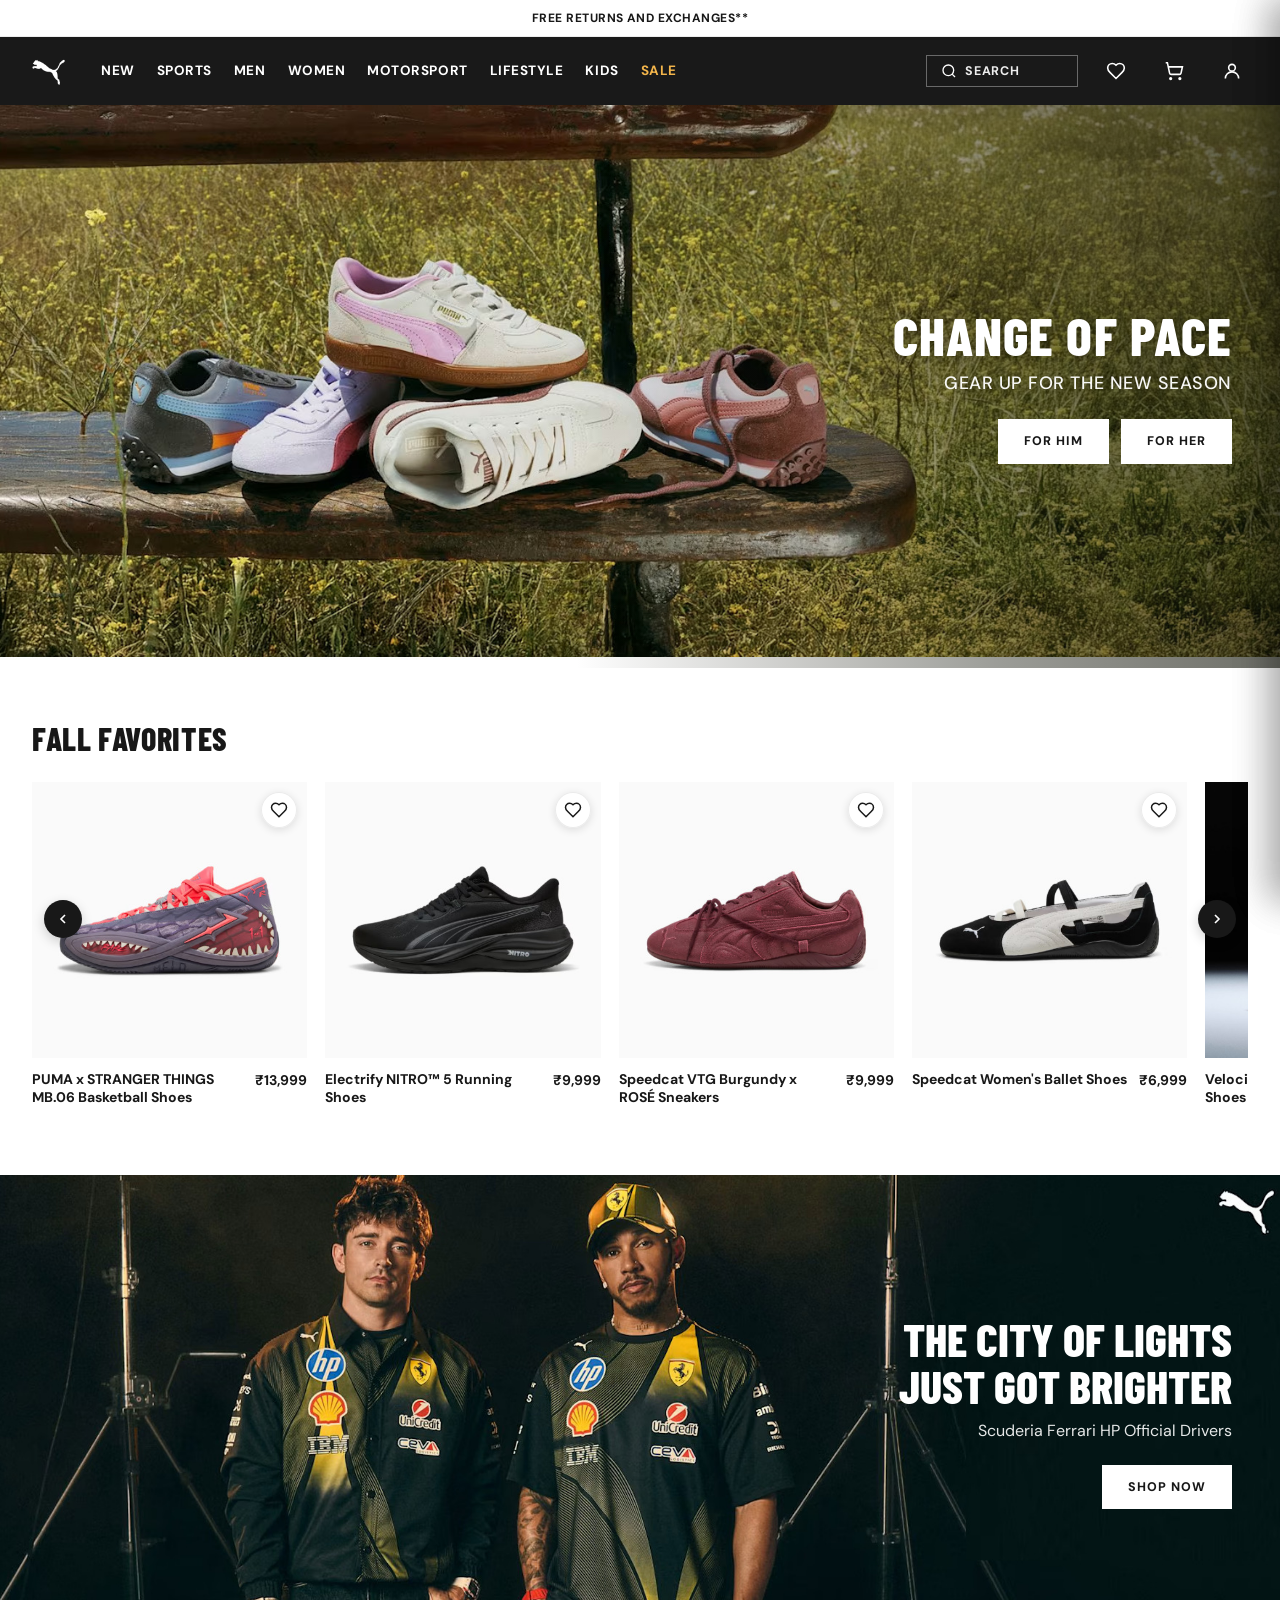
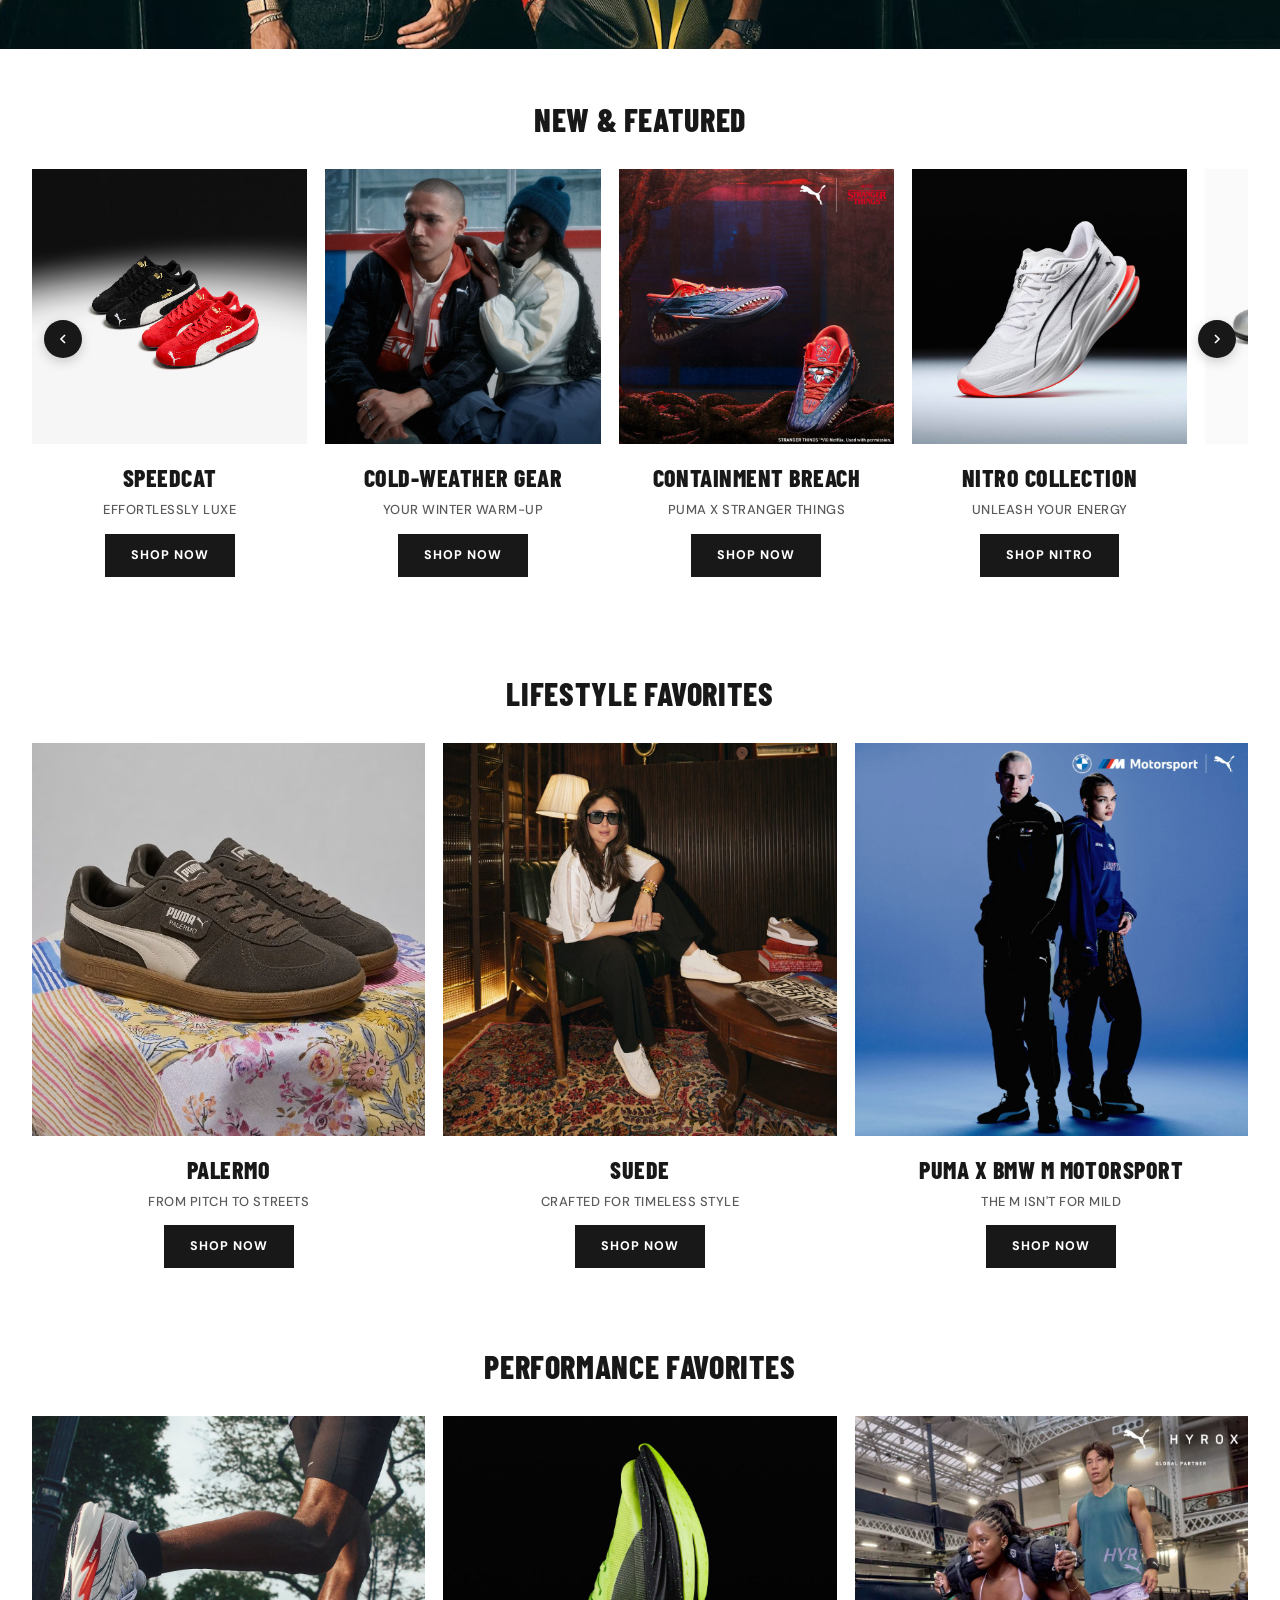
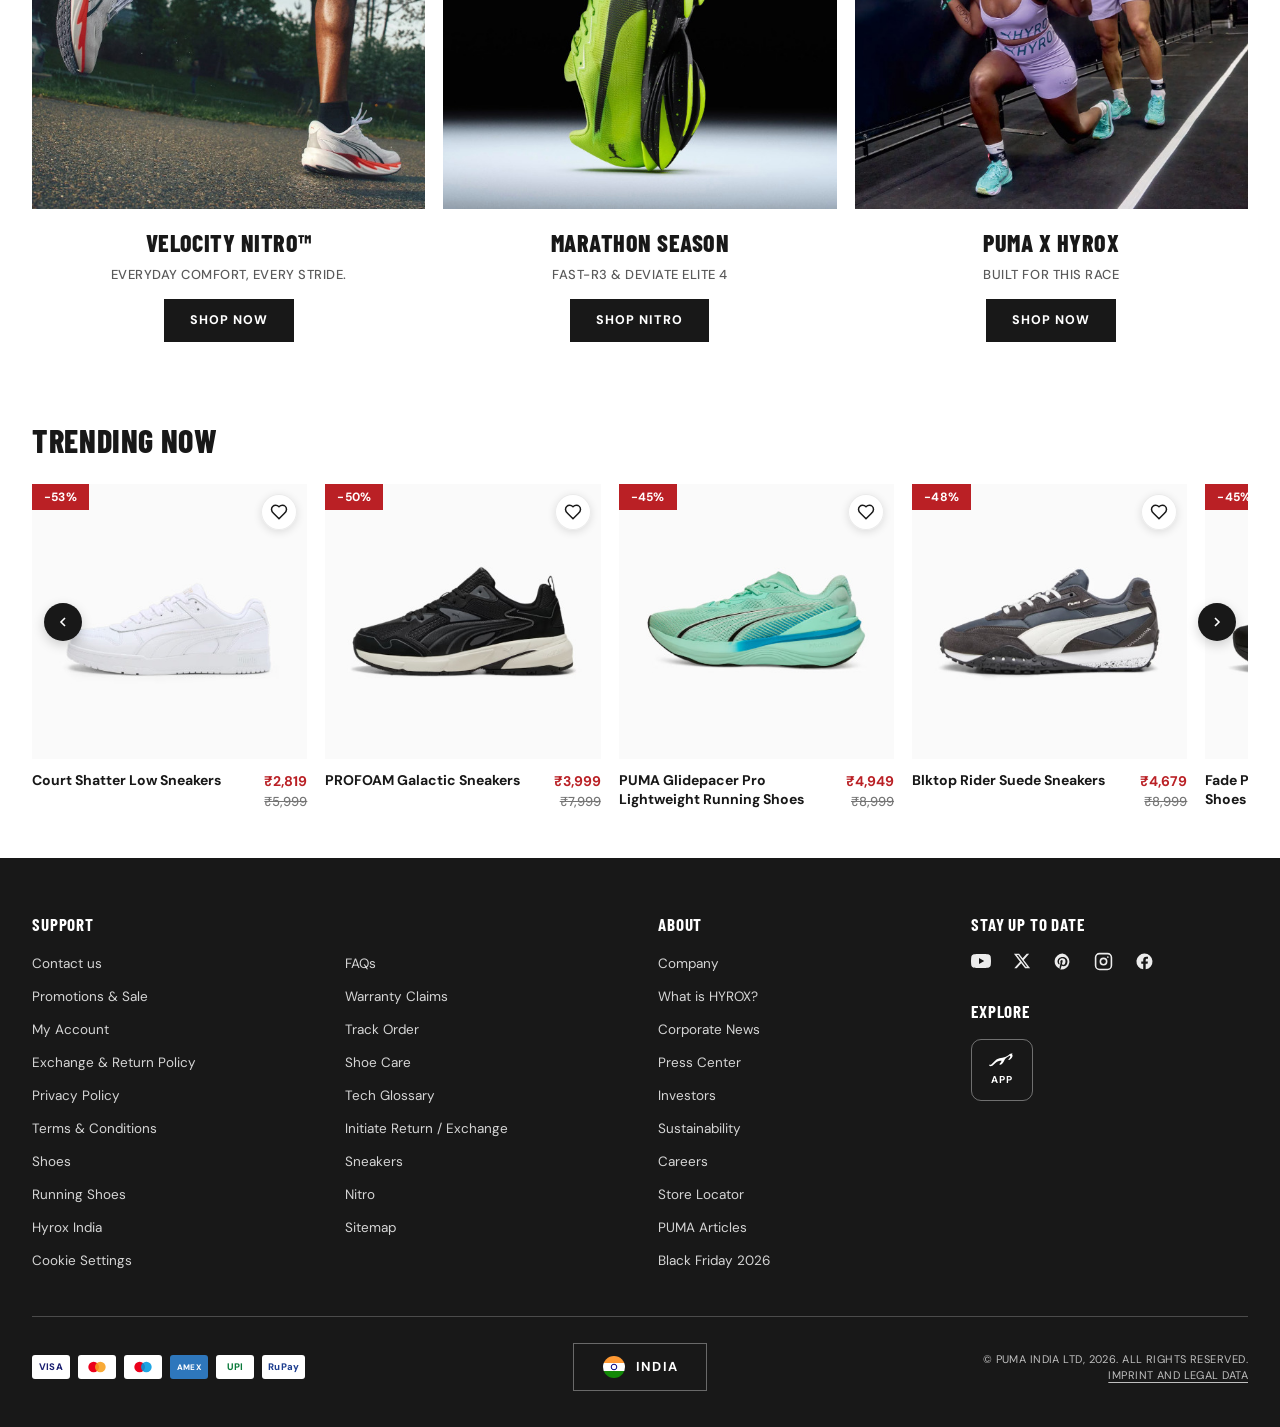
==== commit becebcfa: "all pages updated" ====
--- a/index.html
+++ b/index.html
@@ -1,802 +1,1162 @@
-<!DOCTYPE html>
+<!doctype html>
 <html lang="en">
+
 <head>
-  <meta charset="UTF-8">
-  <meta name="viewport" content="width=device-width, initial-scale=1.0">
-  <meta name="description" content="PUMA.COM | Forever Faster — Shop official PUMA India sneakers, NITRO™ running shoes, sportswear, motorsport &amp; accessories.">
-  <link rel="icon" href="data:image/svg+xml,%3Csvg xmlns='http://www.w3.org/2000/svg' viewBox='0 0 24 24'%3E%3Cg transform='translate(24 0) scale(-1 1)'%3E%3Cpath fill='%23181818' d='M23.845 3.008c-.417-.533-1.146-.106-1.467.08-2.284 1.346-2.621 3.716-3.417 5.077-.626 1.09-1.652 1.89-2.58 1.952-.686.049-1.43-.084-2.168-.405-1.807-.781-2.78-1.792-3.017-1.97-.487-.37-4.23-4.015-7.28-4.164 0 0-.372-.75-.465-.763-.222-.025-.45.451-.616.501-.15.053-.413-.512-.565-.487-.153.02-.302.586-.6.877-.22.213-.486.2-.637.463-.052.096-.034.265-.093.42-.127.32-.551.354-.555.697 0 .381.357.454.669.72.248.212.265.362.554.461.258.088.632-.187.964-.088.277.081.543.14.602.423.054.256 0 .658-.34.613-.112-.015-.598-.174-1.198-.11-.725.077-1.553.309-1.634 1.11-.041.447.514.97 1.055.866.371-.071.196-.506.399-.716.267-.27 1.772.944 3.172.944.593 0 1.031-.15 1.467-.605.04-.029.093-.102.155-.11a.632.632 0 01.195.088c1.131.897 1.984 2.7 6.13 2.721.582.007 1.25.279 1.796.777.48.433.764 1.125 1.037 1.825.418 1.053 1.161 2.069 2.292 3.203.06.068.99.78 1.06.833.012.01.084.167.053.255-.02.69-.123 2.67 1.365 2.753.366.02.275-.231.275-.41-.005-.341-.065-.685.113-1.04.253-.478-.526-.709-.509-1.756.019-.784-.645-.651-.984-1.25-.19-.343-.368-.532-.35-.946.073-2.38-.517-3.948-.805-4.327-.227-.294-.423-.403-.207-.54 1.24-.815 1.525-1.574 1.525-1.574.66-1.541 1.256-2.945 2.075-3.57.166-.12.589-.44.852-.56.763-.362 1.173-.578 1.388-.788.356-.337.635-1.053.294-1.48z'/%3E%3C/g%3E%3C/svg%3E">
-  <link rel="preconnect" href="https://fonts.googleapis.com">
-  <link rel="preconnect" href="https://fonts.gstatic.com" crossorigin>
-  <link href="https://fonts.googleapis.com/css2?family=Barlow+Condensed:wght@600;700;800&family=Barlow:wght@400;500;600;700&display=swap" rel="stylesheet">
-  <link rel="stylesheet" href="styles.css">
-  <title>PUMA.COM | Forever Faster</title>
+  <meta charset="UTF-8" />
+  <meta name="viewport" content="width=device-width, initial-scale=1.0" />
+  <title>PUMA India — Official Storefront Clone</title>
+  <meta name="description"
+    content="Responsive PUMA India e-commerce storefront clone built with semantic HTML and pure CSS, featuring campaign banners, product carousels, and interactive category filter sidebars." />
+  <meta property="og:title" content="PUMA India — Official Storefront Clone" />
+  <meta property="og:description"
+    content="Responsive PUMA India e-commerce storefront clone built with semantic HTML and pure CSS, featuring campaign banners, product carousels, and interactive category filter sidebars." />
+  <meta property="og:type" content="website" />
+  <meta name="twitter:card" content="summary_large_image" />
+  <link rel="preconnect" href="https://fonts.googleapis.com" />
+  <link rel="preconnect" href="https://fonts.gstatic.com" crossorigin />
+  <link
+    href="https://fonts.googleapis.com/css2?family=Barlow+Condensed:wght@600;700;800&family=DM+Sans:wght@400;500;600;700&display=swap"
+    rel="stylesheet" />
+  <link rel="stylesheet" href="puma.css" />
 </head>
+
 <body>
-  <!-- Reusable Official PUMA Leaping Cat Symbol (Oriented right, matching in.puma.com) -->
-  <svg width="0" height="0" style="position:absolute" aria-hidden="true">
-    <defs>
-      <symbol id="puma-cat-logo" viewBox="0 0 24 24">
-        <g transform="translate(24 0) scale(-1 1)">
-          <path fill="currentColor" d="M23.845 3.008c-.417-.533-1.146-.106-1.467.08-2.284 1.346-2.621 3.716-3.417 5.077-.626 1.09-1.652 1.89-2.58 1.952-.686.049-1.43-.084-2.168-.405-1.807-.781-2.78-1.792-3.017-1.97-.487-.37-4.23-4.015-7.28-4.164 0 0-.372-.75-.465-.763-.222-.025-.45.451-.616.501-.15.053-.413-.512-.565-.487-.153.02-.302.586-.6.877-.22.213-.486.2-.637.463-.052.096-.034.265-.093.42-.127.32-.551.354-.555.697 0 .381.357.454.669.72.248.212.265.362.554.461.258.088.632-.187.964-.088.277.081.543.14.602.423.054.256 0 .658-.34.613-.112-.015-.598-.174-1.198-.11-.725.077-1.553.309-1.634 1.11-.041.447.514.97 1.055.866.371-.071.196-.506.399-.716.267-.27 1.772.944 3.172.944.593 0 1.031-.15 1.467-.605.04-.029.093-.102.155-.11a.632.632 0 01.195.088c1.131.897 1.984 2.7 6.13 2.721.582.007 1.25.279 1.796.777.48.433.764 1.125 1.037 1.825.418 1.053 1.161 2.069 2.292 3.203.06.068.99.78 1.06.833.012.01.084.167.053.255-.02.69-.123 2.67 1.365 2.753.366.02.275-.231.275-.41-.005-.341-.065-.685.113-1.04.253-.478-.526-.709-.509-1.756.019-.784-.645-.651-.984-1.25-.19-.343-.368-.532-.35-.946.073-2.38-.517-3.948-.805-4.327-.227-.294-.423-.403-.207-.54 1.24-.815 1.525-1.574 1.525-1.574.66-1.541 1.256-2.945 2.075-3.57.166-.12.589-.44.852-.56.763-.362 1.173-.578 1.388-.788.356-.337.635-1.053.294-1.48z"/>
-        </g>
-      </symbol>
-    </defs>
-  </svg>
-
-  <!-- Official PUMA India Top Announcement Bar -->
-  <div class="announcement" role="region" aria-label="Store announcements">
-    <span class="announcement-text" id="announcementText">FREE RETURNS AND EXCHANGES</span>
-  </div>
-
-  <!-- Official PUMA #181818 Sticky Header -->
+  <!-- Mobile Drawer Toggle (Pure CSS Checkbox) -->
+  <input type="checkbox" id="nav-drawer-toggle" class="sr-only" aria-hidden="true" />
+
+  <!-- Slim Top Announcement Bar -->
+  <div class="promo-bar">FREE RETURNS AND EXCHANGES**</div>
+
+  <!-- ===================================================================
+         1. Responsive Navigation Header
+         =================================================================== -->
   <header class="site-header">
-    <div class="nav">
-      <button class="icon-button menu-button" id="menuButton" type="button" aria-label="Open menu">
-        <svg viewBox="0 0 24 24" fill="none" stroke="currentColor" stroke-width="2"><path d="M3 6h18M3 12h18M3 18h18"/></svg>
-      </button>
-
-      <a class="logo" href="#" aria-label="PUMA Home">
-        <svg aria-hidden="true"><use href="#puma-cat-logo"/></svg>
-      </a>
-
-      <nav class="main-nav" aria-label="Main navigation">
-        <div class="nav-item">
-          <a class="nav-link" href="#fall-favorites">New</a>
-          <div class="mega-menu" aria-label="New arrivals">
-            <div class="mega-menu-inner cols-3">
-              <div class="mega-menu-column featured">
-                <a href="#new" data-jump-filter="men">Men's New Arrivals</a>
-                <a href="#new" data-jump-filter="women">Women's New Arrivals</a>
-                <a href="#new" data-jump-filter="all">Kid's New Arrivals</a>
-                <a href="#new" data-jump-filter="running">NITRO™ ⚡</a>
-              </div>
-              <div class="mega-menu-column featured">
-                <a href="#fall-favorites">SPEEDCAT</a>
-                <a href="#fall-favorites">PALERMO</a>
-                <a href="#new" data-jump-filter="sneakers">SUEDE</a>
-                <a href="#new" data-jump-filter="running">PUMA PROJECT3</a>
-              </div>
-              <div class="mega-menu-column featured">
-                <a href="#ferrari-banner">PUMA x SCUDERIA FERRARI</a>
-                <a href="#new">PUMA x McLAREN RACING Games Hunt Collection</a>
-                <a href="#new">PUMA x STRANGER THINGS</a>
-                <a href="#fall-favorites">PUMA x ROSÉ</a>
+    <div class="header-inner">
+      <div class="header-left">
+        <label for="nav-drawer-toggle" class="mobile-menu-trigger" aria-label="Open navigation menu">
+          <svg width="24" height="24" viewBox="0 0 24 24" fill="none" stroke="currentColor" stroke-width="2">
+            <line x1="3" y1="6" x2="21" y2="6" />
+            <line x1="3" y1="12" x2="21" y2="12" />
+            <line x1="3" y1="18" x2="21" y2="18" />
+          </svg>
+        </label>
+
+        <a href="#top" class="brand-logo" aria-label="PUMA Home">
+          <img src="assets/aistudio/image_b6153493.png" alt="PUMA Logo" width="45" height="36" />
+        </a>
+
+        <nav class="primary-nav" aria-label="Main navigation">
+          <div class="nav-item">
+            <a href="new-season.html" class="nav-link">NEW</a>
+            <div class="mega-menu">
+              <div class="mega-grid--new">
+                <ul class="mega-links">
+                  <li><a href="new-season.html">Men's New Arrivals</a></li>
+                  <li><a href="new-season.html">Women's New Arrivals</a></li>
+                  <li><a href="new-season.html">Kid's New Arrivals</a></li>
+                  <li><a href="new-season.html">NITRO ⚡</a></li>
+                </ul>
+                <ul class="mega-links">
+                  <li><a href="new-season.html">SPEEDCAT</a></li>
+                  <li><a href="new-season.html">PALERMO</a></li>
+                  <li><a href="new-season.html">SUEDE</a></li>
+                  <li><a href="new-season.html">PUMA PROJECT3</a></li>
+                </ul>
+                <ul class="mega-links">
+                  <li><a href="new-season.html">PUMA x McLAREN RACING James Hunt Collection</a></li>
+                  <li><a href="new-season.html">PUMA x STRANGER THINGS</a></li>
+                </ul>
               </div>
             </div>
           </div>
-        </div>
-
-        <div class="nav-item">
-          <a class="nav-link" href="#sport">Sports</a>
-          <div class="mega-menu" aria-label="Sports">
-            <div class="mega-menu-inner cols-7">
-              <div class="mega-menu-column">
-                <strong>Running</strong>
-                <a href="#new" data-jump-filter="running">Shop All Running</a>
-                <a href="#new" data-jump-filter="running">NITRO™ ⚡</a>
-                <a href="#new" data-jump-filter="running">Carbon-Plated NITRO</a>
-                <a href="#new" data-jump-filter="running">Road Running</a>
-                <a href="#new" data-jump-filter="running">Race Day</a>
-                <a href="#new" data-jump-filter="running">Trail Running</a>
-                <a href="#new" data-jump-filter="running">Track &amp; Field</a>
-                <a href="#men">Clothing</a>
-                <a href="#sport-categories">Accessories</a>
-                <a href="#new" data-jump-filter="running">Seasons Collection</a>
-                <a href="#new" data-jump-filter="running">Run Club</a>
-                <a href="#new" data-jump-filter="running">PUMA PROJECT3</a>
-              </div>
-              <div class="mega-menu-column">
-                <strong>Training</strong>
-                <a href="#men">Training Store</a>
-                <a href="#men">Gym Wear</a>
-                <a href="#men">PUMA x HYROX</a>
-                <a href="#men">Shoes</a>
-                <a href="#sport-categories">Gym Bags &amp; Accessories</a>
-                <a href="#men">Yoga</a>
-              </div>
-              <div class="mega-menu-column">
-                <strong>Football</strong>
-                <a href="#sport">Football Store</a>
-                <a href="#sport">Bengaluru FC</a>
-                <a href="#sport">Manchester City FC</a>
-                <a href="#sport">Portugal</a>
-                <a href="#sport">AC Milan</a>
-                <a href="#sport">BVB</a>
-                <a href="#sport">Mumbai City FC</a>
-                <a href="#sport">Firm/Artificial Ground Boots</a>
-                <a href="#sport">Turf Trainers</a>
-                <a href="#sport">Indoor Shoes</a>
-                <a href="#sport">Clothing</a>
-                <a href="#sport">Footballs &amp; Accessories</a>
-                <a href="#sport">National Team Kits</a>
-              </div>
-              <div class="mega-menu-column">
-                <strong>Cricket</strong>
-                <a href="#sport">PUMA x RCB</a>
-                <a href="#sport">PUMA x DELHI CAPITALS</a>
-                <a href="#sport">Cricket Shoes - Rubber</a>
-                <a href="#sport">Cricket Shoes - Spike</a>
-                <a href="#sport">Clothing</a>
-                <a href="#sport">Cricket Gear &amp; Accessories</a>
-                <a href="#sport">Cricket Store</a>
-              </div>
-              <div class="mega-menu-column">
-                <strong>Basketball</strong>
-                <a href="#sport">Shoes</a>
-                <a href="#sport">Clothing</a>
-              </div>
-              <div class="mega-menu-column">
-                <strong>Badminton</strong>
-                <a href="#sport">Non-marking Shoes</a>
-                <a href="#sport">Badminton Store</a>
-              </div>
-              <div class="mega-menu-column">
-                <strong>Running Guides</strong>
-                <a href="#new" data-jump-filter="running">Select Your First Running Shoes</a>
-                <a href="#new" data-jump-filter="running">Beginner's Guide to Running</a>
-                <a href="#new" data-jump-filter="running">10K Running Guide &amp; Training Plan</a>
-                <a href="#new" data-jump-filter="running">Marathon Running Shoes Guide</a>
-                <a href="#new" data-jump-filter="running">Carbon Plate Running Shoes Guide</a>
-                <a href="#new" data-jump-filter="running">Flat Feet Running Shoes Guide</a>
-                <a href="#new" data-jump-filter="running">Wide Feet Running Shoes Guide</a>
+
+          <div class="nav-item">
+            <a href="sports.html" class="nav-link">SPORTS</a>
+            <div class="mega-menu">
+              <div class="mega-scroll-wrap">
+                <div class="mega-grid--sports">
+                  <div>
+                    <div class="mega-heading">Running</div>
+                    <ul class="mega-links">
+                      <li><a href="sports.html">Shop All Running</a></li>
+                      <li><a href="sports.html">NITRO™ ⚡</a></li>
+                      <li><a href="sports.html">Carbon-Plated-Nitro</a></li>
+                      <li><a href="sports.html">Road Running</a></li>
+                      <li><a href="sports.html">Race Day</a></li>
+                      <li><a href="sports.html">Trail Running</a></li>
+                      <li><a href="sports.html">Track &amp; Field</a></li>
+                      <li><a href="sports.html">Clothing</a></li>
+                      <li><a href="sports.html">Accessories</a></li>
+                      <li><a href="sports.html">Seasons Collection</a></li>
+                      <li><a href="sports.html">Run Club</a></li>
+                      <li><a href="sports.html">PUMA PROJECT3</a></li>
+                    </ul>
+                  </div>
+
+                  <div>
+                    <div class="mega-heading">Training</div>
+                    <ul class="mega-links">
+                      <li><a href="sports.html">Training Store</a></li>
+                      <li><a href="sports.html">Gym Wear</a></li>
+                      <li><a href="sports.html">PUMA x HYROX</a></li>
+                      <li><a href="sports.html">Shoes</a></li>
+                      <li><a href="sports.html">Gym Bags &amp; Accessories</a></li>
+                      <li><a href="sports.html">Yoga</a></li>
+                    </ul>
+                  </div>
+
+                  <div>
+                    <div class="mega-heading">Football</div>
+                    <ul class="mega-links">
+                      <li><a href="sports.html">Football Store</a></li>
+                      <li><a href="sports.html">Bengaluru FC</a></li>
+                      <li><a href="sports.html">Manchester City FC</a></li>
+                      <li><a href="sports.html">Portugal</a></li>
+                      <li><a href="sports.html">AC Milan</a></li>
+                      <li><a href="sports.html">BVB</a></li>
+                      <li><a href="sports.html">Mumbai City FC</a></li>
+                      <li><a href="sports.html">Firm/Artificial Ground Boots</a></li>
+                      <li><a href="sports.html">Turf Trainers</a></li>
+                      <li><a href="sports.html">Indoor Shoes</a></li>
+                      <li><a href="sports.html">Clothing</a></li>
+                      <li><a href="sports.html">Footballs &amp; Accessories</a></li>
+                      <li><a href="sports.html">National Team Kits</a></li>
+                    </ul>
+                  </div>
+
+                  <div>
+                    <div class="mega-heading">Cricket</div>
+                    <ul class="mega-links">
+                      <li><a href="sports.html">PUMA x RCB</a></li>
+                      <li><a href="sports.html">PUMA x DELHI CAPITALS</a></li>
+                      <li><a href="sports.html">Cricket Shoes - Rubber</a></li>
+                      <li><a href="sports.html">Cricket Shoes - Spike</a></li>
+                      <li><a href="sports.html">Clothing</a></li>
+                      <li><a href="sports.html">Cricket Gear &amp; Accessories</a></li>
+                      <li><a href="sports.html">Cricket Store</a></li>
+                    </ul>
+                  </div>
+
+                  <div>
+                    <div class="mega-heading">Basketball</div>
+                    <ul class="mega-links">
+                      <li><a href="sports.html">Shoes</a></li>
+                      <li><a href="sports.html">Clothing</a></li>
+                    </ul>
+                  </div>
+
+                  <div>
+                    <div class="mega-heading">Badminton</div>
+                    <ul class="mega-links">
+                      <li><a href="sports.html">Non-marking Shoes</a></li>
+                      <li><a href="sports.html">Badminton Store</a></li>
+                    </ul>
+                  </div>
+
+                  <div>
+                    <div class="mega-heading">Running Guides</div>
+                    <ul class="mega-links">
+                      <li><a href="sports.html">Select Your First Running Shoes</a></li>
+                      <li><a href="sports.html">Beginner's Guide to Running</a></li>
+                      <li><a href="sports.html">10K Running Guide &amp; Training Plan</a></li>
+                      <li><a href="sports.html">Marathon Running Shoes Guide</a></li>
+                      <li><a href="sports.html">Carbon Plate Running Shoes Guide</a></li>
+                      <li><a href="sports.html">Flat Feet Running Shoes Guide</a></li>
+                      <li><a href="sports.html">Wide Feet Running Shoes Guide</a></li>
+                    </ul>
+                  </div>
+                </div>
               </div>
             </div>
           </div>
-        </div>
-
-        <div class="nav-item">
-          <a class="nav-link" href="#new" data-jump-filter="men">Men</a>
-          <div class="mega-menu" aria-label="Men">
-            <div class="mega-menu-inner cols-7">
-              <div class="mega-menu-column featured">
-                <a class="accent-gold" href="#new" data-jump-filter="men">New &amp; Trending</a>
-                <a class="accent-red" href="#new" data-jump-filter="sale">Sale</a>
-              </div>
-              <div class="mega-menu-column">
-                <strong>Highlights</strong>
-                <a href="#sport">PUMA x RCB</a>
-                <a href="#sport-categories">Classics</a>
-                <a href="#new" data-jump-filter="running">Fade Nitro</a>
-                <a href="#fall-favorites">Speedcat</a>
-                <a href="#fall-favorites">Palermo</a>
-                <a href="#new" data-jump-filter="running">NITRO™</a>
-              </div>
-              <div class="mega-menu-column">
-                <strong>Shoes</strong>
-                <a href="#new" data-jump-filter="sneakers">Sneakers</a>
-                <a href="#new" data-jump-filter="running">Running</a>
-                <a href="#ferrari-banner">Motorsport</a>
-                <a href="#new" data-jump-filter="men">Walking</a>
-                <a href="#men">Training &amp; Gym</a>
-                <a href="#new" data-jump-filter="men">Slip-ons</a>
-                <a href="#new" data-jump-filter="men">Sandals &amp; Slides</a>
-                <a href="#sport">Football</a>
-                <a href="#sport">Cricket</a>
-                <a href="#sport">Basketball</a>
-                <a href="#sport">Badminton</a>
-              </div>
-              <div class="mega-menu-column">
-                <strong>Clothing</strong>
-                <a href="#men">T-Shirts &amp; Jerseys</a>
-                <a href="#men">Pants &amp; Joggers</a>
-                <a href="#men">Jackets</a>
-                <a href="#men">Sweatshirts</a>
-                <a href="#men">Shorts</a>
-                <a href="#men">Tracksuits</a>
-                <a href="#men">Innerwear</a>
-              </div>
-              <div class="mega-menu-column">
-                <strong>Accessories</strong>
-                <a href="#sport-categories">Bags &amp; Backpacks</a>
-                <a href="#sport-categories">Caps &amp; Beanies</a>
-                <a href="#sport-categories">Wallets</a>
-                <a href="#sport-categories">Socks</a>
-                <a href="#sport-categories">Gloves</a>
-                <a href="#sport-categories">Sports Equipment</a>
-              </div>
-              <div class="mega-menu-column">
-                <strong>Sports</strong>
-                <a href="#new" data-jump-filter="running">Running</a>
-                <a href="#men">Training &amp; Gym</a>
-                <a href="#sport">Football</a>
-                <a href="#sport">Cricket</a>
-                <a href="#sport">Basketball</a>
-                <a href="#sport">Badminton</a>
-                <a href="#sport">Golf</a>
-                <a href="#sport">Yoga</a>
-              </div>
-              <div class="mega-menu-column">
-                <strong>Motorsport</strong>
-                <a href="#sport">McLaren</a>
-                <a href="#ferrari-banner">Scuderia Ferrari</a>
-                <a href="#promo-collections">BMW M Motorsport</a>
-                <a href="#sport">Aston Martin Aramco F1® Team</a>
-                <a href="#sport">Porsche Design</a>
-                <a href="#sport">Porsche Legacy</a>
-                <a href="#sport">Formula 1</a>
+
+          <!-- MEN -->
+          <div class="nav-item">
+            <a href="men.html" class="nav-link">MEN</a>
+            <div class="mega-menu">
+              <div class="mega-grid--5">
+                <div>
+                  <div class="mega-heading">Shoes</div>
+                  <ul class="mega-links">
+                    <li><a href="new-season.html">All Men's Shoes</a></li>
+                    <li><a href="sports.html">Running Shoes</a></li>
+                    <li><a href="new-season.html">NITRO™ Running ⚡</a></li>
+                    <li><a href="new-season.html">Sneakers &amp; Classics</a></li>
+                    <li><a href="new-season.html">Palermo</a></li>
+                    <li><a href="new-season.html">Speedcat OG</a></li>
+                    <li><a href="new-season.html">Suede</a></li>
+                    <li><a href="sports.html">Training &amp; Gym Shoes</a></li>
+                    <li><a href="sports.html">Football Boots</a></li>
+                    <li><a href="sports.html">Cricket Shoes</a></li>
+                    <li><a href="sports.html">Badminton &amp; Tennis</a></li>
+                    <li><a href="new-season.html">Slides &amp; Sandals</a></li>
+                  </ul>
+                </div>
+
+                <div>
+                  <div class="mega-heading">Clothing</div>
+                  <ul class="mega-links">
+                    <li><a href="new-season.html">All Men's Clothing</a></li>
+                    <li><a href="new-season.html">T-Shirts &amp; Polos</a></li>
+                    <li><a href="new-season.html">Shorts</a></li>
+                    <li><a href="new-season.html">Track Pants &amp; Joggers</a></li>
+                    <li><a href="new-season.html">Sweatshirts &amp; Hoodies</a></li>
+                    <li><a href="new-season.html">Jackets &amp; Windbreakers</a></li>
+                    <li><a href="sports.html">Football Jerseys</a></li>
+                    <li><a href="sports.html">Cricket Team Kits</a></li>
+                    <li><a href="sports.html">Gym Wear &amp; Tanks</a></li>
+                    <li><a href="new-season.html">Innerwear &amp; Loungewear</a></li>
+                  </ul>
+                </div>
+
+                <div>
+                  <div class="mega-heading">Sports</div>
+                  <ul class="mega-links">
+                    <li><a href="sports.html">Running Store</a></li>
+                    <li><a href="sports.html">Training &amp; Gym</a></li>
+                    <li><a href="sports.html">Football Store</a></li>
+                    <li><a href="sports.html">Cricket Store</a></li>
+                    <li><a href="sports.html">Basketball</a></li>
+                    <li><a href="sports.html">Badminton</a></li>
+                    <li><a href="sports.html">PUMA x HYROX</a></li>
+                    <li><a href="motorsport.html">Motorsport Racing</a></li>
+                  </ul>
+                </div>
+
+                <div>
+                  <div class="mega-heading">Accessories</div>
+                  <ul class="mega-links">
+                    <li><a href="new-season.html">All Accessories</a></li>
+                    <li><a href="new-season.html">Backpacks &amp; Bags</a></li>
+                    <li><a href="new-season.html">Caps &amp; Beanies</a></li>
+                    <li><a href="new-season.html">Socks (Multi-packs)</a></li>
+                    <li><a href="new-season.html">Water Bottles &amp; Shakers</a></li>
+                    <li><a href="new-season.html">Wallets &amp; Belts</a></li>
+                    <li><a href="sports.html">Gym Gloves &amp; Gear</a></li>
+                  </ul>
+                </div>
+
+                <div>
+                  <div class="mega-heading">Featured</div>
+                  <ul class="mega-links">
+                    <li><a href="new-season.html">Men's New Arrivals</a></li>
+                    <li><a href="new-season.html">Bestsellers</a></li>
+                    <li><a href="new-season.html">Speedcat Collection</a></li>
+                    <li><a href="new-season.html">PUMA x STRANGER THINGS</a></li>
+                    <li><a href="new-season.html">PUMA x McLAREN RACING</a></li>
+                    <li><a href="sports.html">PUMA x RCB Official</a></li>
+                    <li><a href="sports.html">Manchester City FC Kits</a></li>
+                    <li><a href="motorsport.html">Scuderia Ferrari HP</a></li>
+                  </ul>
+                </div>
               </div>
             </div>
           </div>
-        </div>
-
-        <div class="nav-item">
-          <a class="nav-link" href="#new" data-jump-filter="women">Women</a>
-          <div class="mega-menu" aria-label="Women">
-            <div class="mega-menu-inner cols-6">
-              <div class="mega-menu-column featured">
-                <a class="accent-gold" href="#new" data-jump-filter="women">New &amp; Trending</a>
-                <a class="accent-red" href="#new" data-jump-filter="sale">Sale</a>
-              </div>
-              <div class="mega-menu-column">
-                <strong>Highlights</strong>
-                <a href="#fall-favorites">Ballet Flats</a>
-                <a href="#sport-categories">Classics</a>
-                <a href="#new" data-jump-filter="running">Fade Nitro</a>
-                <a href="#fall-favorites">Speedcat</a>
-                <a href="#fall-favorites">Palermo</a>
-                <a href="#new" data-jump-filter="running">NITRO™</a>
-              </div>
-              <div class="mega-menu-column">
-                <strong>Shoes</strong>
-                <a href="#new" data-jump-filter="women">Sneakers</a>
-                <a href="#new" data-jump-filter="running">Running</a>
-                <a href="#new" data-jump-filter="women">Sandals, Slides &amp; Flip Flops</a>
-                <a href="#new" data-jump-filter="women">Walking</a>
-                <a href="#men">Training &amp; Gym</a>
-                <a href="#fall-favorites">Ballerinas</a>
-                <a href="#new" data-jump-filter="women">Slip Ons</a>
-              </div>
-              <div class="mega-menu-column">
-                <strong>Clothing</strong>
-                <a href="#men">T-Shirts &amp; Tops</a>
-                <a href="#men">Jackets</a>
-                <a href="#men">Sweatshirts</a>
-                <a href="#men">Pants &amp; Tights</a>
-                <a href="#men">Sports Bras</a>
-                <a href="#men">Shorts</a>
-                <a href="#men">Dresses &amp; Skirts</a>
-                <a href="#men">Tracksuits</a>
-              </div>
-              <div class="mega-menu-column">
-                <strong>Accessories</strong>
-                <a href="#sport-categories">Bags: Gym &amp; Casual</a>
-                <a href="#sport-categories">Backpacks</a>
-                <a href="#sport-categories">Caps &amp; Beanies</a>
-                <a href="#sport-categories">Wallets</a>
-                <a href="#sport-categories">Socks</a>
-                <a href="#sport-categories">Water Bottles</a>
-                <a href="#sport-categories">Gloves</a>
-                <a href="#sport-categories">Sports Equipment</a>
-              </div>
-              <div class="mega-menu-column">
-                <strong>Sports</strong>
-                <a href="#new" data-jump-filter="running">Running</a>
-                <a href="#men">Training</a>
-                <a href="#men">Yoga</a>
-                <a href="#sport">Badminton</a>
-                <a href="#sport">Basketball</a>
-                <a href="#sport">Cricket</a>
-                <a href="#sport">Football</a>
+
+          <!-- WOMEN -->
+          <div class="nav-item">
+            <a href="women.html" class="nav-link">WOMEN</a>
+            <div class="mega-menu">
+              <div class="mega-grid--5">
+                <div>
+                  <div class="mega-heading">Shoes</div>
+                  <ul class="mega-links">
+                    <li><a href="new-season.html">All Women's Shoes</a></li>
+                    <li><a href="sports.html">Running Shoes</a></li>
+                    <li><a href="new-season.html">NITRO™ Running ⚡</a></li>
+                    <li><a href="new-season.html">Speedcat &amp; Ballet</a></li>
+                    <li><a href="new-season.html">Palermo</a></li>
+                    <li><a href="new-season.html">Suede Classics</a></li>
+                    <li><a href="new-season.html">Platform &amp; Chunky Sneakers</a></li>
+                    <li><a href="sports.html">Walking &amp; Gym Shoes</a></li>
+                    <li><a href="new-season.html">Slides &amp; Flip-Flops</a></li>
+                    <li><a href="sports.html">Badminton &amp; Court</a></li>
+                  </ul>
+                </div>
+
+                <div>
+                  <div class="mega-heading">Clothing</div>
+                  <ul class="mega-links">
+                    <li><a href="new-season.html">All Women's Clothing</a></li>
+                    <li><a href="new-season.html">T-Shirts &amp; Tops</a></li>
+                    <li><a href="new-season.html">Sports Bras</a></li>
+                    <li><a href="new-season.html">Leggings &amp; Tights</a></li>
+                    <li><a href="new-season.html">Shorts &amp; Skirts</a></li>
+                    <li><a href="new-season.html">Sweatshirts &amp; Hoodies</a></li>
+                    <li><a href="new-season.html">Jackets &amp; Outerwear</a></li>
+                    <li><a href="new-season.html">Tracksuits &amp; Loungewear</a></li>
+                    <li><a href="new-season.html">Dresses &amp; Jumpsuits</a></li>
+                  </ul>
+                </div>
+
+                <div>
+                  <div class="mega-heading">Sports</div>
+                  <ul class="mega-links">
+                    <li><a href="sports.html">Running Store</a></li>
+                    <li><a href="sports.html">Training &amp; Gym</a></li>
+                    <li><a href="sports.html">Yoga &amp; Studio</a></li>
+                    <li><a href="sports.html">Badminton</a></li>
+                    <li><a href="sports.html">Walking &amp; Everyday</a></li>
+                    <li><a href="sports.html">PUMA x HYROX</a></li>
+                  </ul>
+                </div>
+
+                <div>
+                  <div class="mega-heading">Accessories</div>
+                  <ul class="mega-links">
+                    <li><a href="new-season.html">All Women's Accessories</a></li>
+                    <li><a href="new-season.html">Tote Bags &amp; Shoppers</a></li>
+                    <li><a href="new-season.html">Backpacks &amp; Waist Bags</a></li>
+                    <li><a href="new-season.html">Caps &amp; Headbands</a></li>
+                    <li><a href="new-season.html">Socks &amp; Training Gloves</a></li>
+                    <li><a href="sports.html">Yoga Mats &amp; Bottles</a></li>
+                  </ul>
+                </div>
+
+                <div>
+                  <div class="mega-heading">Featured</div>
+                  <ul class="mega-links">
+                    <li><a href="new-season.html">Women's New Arrivals</a></li>
+                    <li><a href="new-season.html">Speedcat VTG x ROSÉ</a></li>
+                    <li><a href="new-season.html">Palermo Pastel Pack</a></li>
+                    <li><a href="new-season.html">Softride Comfort Series</a></li>
+                    <li><a href="new-season.html">Studio Luxe Collection</a></li>
+                    <li><a href="new-season.html">PUMA SELECT Women</a></li>
+                  </ul>
+                </div>
               </div>
             </div>
           </div>
-        </div>
-
-        <div class="nav-item">
-          <a class="nav-link" href="#ferrari-banner">Motorsport</a>
-          <div class="mega-menu" aria-label="Motorsport">
-            <div class="mega-menu-inner cols-3">
-              <div class="mega-menu-column">
-                <strong>Teams</strong>
-                <a href="#ferrari-banner">Motorsport Store</a>
-                <a href="#ferrari-banner">Scuderia Ferrari</a>
-                <a href="#promo-collections">BMW M Motorsport</a>
-                <a href="#sport">McLAREN</a>
-              </div>
-              <div class="mega-menu-column">
-                <strong>Series &amp; Partners</strong>
-                <a href="#sport">FORMULA 1</a>
-                <a href="#sport">Aston Martin Aramco F1® Team</a>
-                <a href="#sport">Porsche Legacy</a>
-                <a href="#sport">Porsche Design</a>
-              </div>
-              <div class="mega-menu-column">
-                <strong>Categories</strong>
-                <a href="#fall-favorites">Shoes</a>
-                <a href="#ferrari-banner">Clothing</a>
-                <a href="#sport-categories">Accessories</a>
+
+          <!-- MOTORSPORT -->
+          <div class="nav-item">
+            <a href="motorsport.html" class="nav-link">MOTORSPORT</a>
+            <div class="mega-menu">
+              <div class="mega-grid">
+                <div>
+                  <div class="mega-heading">Teams &amp; Brands</div>
+                  <ul class="mega-links">
+                    <li><a href="motorsport.html">Scuderia Ferrari HP</a></li>
+                    <li><a href="new-season.html">Mercedes-AMG PETRONAS F1</a></li>
+                    <li><a href="new-season.html">BMW M Motorsport</a></li>
+                    <li><a href="new-season.html">Porsche Legacy</a></li>
+                    <li><a href="new-season.html">McLaren Racing</a></li>
+                    <li><a href="new-season.html">Williams Racing</a></li>
+                  </ul>
+                </div>
+
+                <div>
+                  <div class="mega-heading">Footwear</div>
+                  <ul class="mega-links">
+                    <li><a href="new-season.html">Speedcat OG</a></li>
+                    <li><a href="new-season.html">Speedcat Mid &amp; Low</a></li>
+                    <li><a href="new-season.html">Neo Cat &amp; Drift Cat</a></li>
+                    <li><a href="new-season.html">Future Cat Classics</a></li>
+                    <li><a href="new-season.html">Kart Cat Track Shoes</a></li>
+                    <li><a href="motorsport.html">Ferrari Official Footwear</a></li>
+                    <li><a href="new-season.html">BMW M Motorsport Shoes</a></li>
+                  </ul>
+                </div>
+
+                <div>
+                  <div class="mega-heading">Apparel</div>
+                  <ul class="mega-links">
+                    <li><a href="new-season.html">F1 Team Replica Polos</a></li>
+                    <li><a href="new-season.html">Graphic Tees &amp; Pit Shirts</a></li>
+                    <li><a href="new-season.html">Track Jackets &amp; Sweaters</a></li>
+                    <li><a href="new-season.html">Hoodies &amp; Zip-Ups</a></li>
+                    <li><a href="new-season.html">Race Day Pants &amp; Shorts</a></li>
+                    <li><a href="new-season.html">Team Caps &amp; Headwear</a></li>
+                  </ul>
+                </div>
+
+                <div>
+                  <div class="mega-heading">Exclusive Drops</div>
+                  <ul class="mega-links">
+                    <li><a href="new-season.html">James Hunt x McLaren Racing</a></li>
+                    <li><a href="motorsport.html">Scuderia Ferrari Miami Special</a></li>
+                    <li><a href="new-season.html">50 Years of BMW M</a></li>
+                    <li><a href="new-season.html">Porsche 911 Turbo 50Y</a></li>
+                    <li><a href="new-season.html">Motorsport Bags &amp; Backpacks</a></li>
+                  </ul>
+                </div>
               </div>
             </div>
           </div>
-        </div>
-
-        <div class="nav-item">
-          <a class="nav-link" href="#sport-categories">Lifestyle</a>
-          <div class="mega-menu" aria-label="Lifestyle">
-            <div class="mega-menu-inner cols-3">
-              <div class="mega-menu-column featured">
-                <a href="#sport-categories">Jersey Culture</a>
-                <a href="#fall-favorites">Summer Shop</a>
-                <a href="#fall-favorites">Sneaker Store</a>
-                <a href="#sport-categories">Travel Store</a>
-                <a href="#fall-favorites">Speedcat Style Guide</a>
-                <a href="#new" data-jump-filter="sneakers">Shoes</a>
-                <a href="#men">Clothing</a>
-                <a href="#new">Sneaker Finder</a>
-              </div>
-              <div class="mega-menu-column">
-                <strong>Icons</strong>
-                <a href="#sport-categories">Classics</a>
-                <a href="#fall-favorites">Speedcat</a>
-                <a href="#fall-favorites">Palermo</a>
-                <a href="#new" data-jump-filter="sneakers">Suede</a>
-              </div>
-              <div class="mega-menu-column">
-                <strong>Collaborations</strong>
-                <a href="#new">PUMA x AHLUWALIA</a>
-                <a href="#new">PUMA x SUPERKICKS</a>
-                <a href="#new">PUMA x POKEMON</a>
-                <a href="#new">PUMA x J.L-A.L</a>
-                <a href="#new">PUMA x GABBY'S DOLLHOUSE</a>
-                <a href="#new">A$AP ROCKY x PUMA</a>
-                <a href="#fall-favorites">PUMA x ROSÉ</a>
-                <a href="#new">PUMA x PAW PATROL</a>
-                <a href="#new">PUMA &amp; MADHAPPY</a>
+
+          <!-- LIFESTYLE -->
+          <div class="nav-item">
+            <a href="lifestyle.html" class="nav-link">LIFESTYLE</a>
+            <div class="mega-menu">
+              <div class="mega-grid">
+                <div>
+                  <div class="mega-heading">Iconic Silhouettes</div>
+                  <ul class="mega-links">
+                    <li><a href="new-season.html">Palermo</a></li>
+                    <li><a href="new-season.html">Suede Classic</a></li>
+                    <li><a href="new-season.html">Speedcat</a></li>
+                    <li><a href="new-season.html">Slipstream</a></li>
+                    <li><a href="new-season.html">CA Pro</a></li>
+                    <li><a href="new-season.html">Clyde</a></li>
+                    <li><a href="new-season.html">Easy Rider</a></li>
+                    <li><a href="new-season.html">Blktop Rider</a></li>
+                  </ul>
+                </div>
+
+                <div>
+                  <div class="mega-heading">Footwear Styles</div>
+                  <ul class="mega-links">
+                    <li><a href="new-season.html">Retro Court Sneakers</a></li>
+                    <li><a href="new-season.html">Platform &amp; Chunky Shoes</a></li>
+                    <li><a href="new-season.html">Low Profile Terrace Shoes</a></li>
+                    <li><a href="new-season.html">Suede &amp; Gum Sole</a></li>
+                    <li><a href="new-season.html">Slip-Ons &amp; Slides</a></li>
+                    <li><a href="new-season.html">Archive Reissues</a></li>
+                  </ul>
+                </div>
+
+                <div>
+                  <div class="mega-heading">Streetwear Apparel</div>
+                  <ul class="mega-links">
+                    <li><a href="new-season.html">Oversized Graphic Tees</a></li>
+                    <li><a href="new-season.html">Cargo Pants &amp; Parachutes</a></li>
+                    <li><a href="new-season.html">Archive Tracksuits &amp; T7</a></li>
+                    <li><a href="new-season.html">Retro Sweatshirts &amp; Hoodies</a></li>
+                    <li><a href="new-season.html">Varsity &amp; Bomber Jackets</a></li>
+                    <li><a href="new-season.html">Street Caps &amp; Buckets</a></li>
+                  </ul>
+                </div>
+
+                <div>
+                  <div class="mega-heading">Collaborations</div>
+                  <ul class="mega-links">
+                    <li><a href="new-season.html">PUMA x STRANGER THINGS</a></li>
+                    <li><a href="new-season.html">PUMA x ROSÉ</a></li>
+                    <li><a href="new-season.html">PUMA SELECT</a></li>
+                    <li><a href="new-season.html">PUMA PROJECT3</a></li>
+                    <li><a href="new-season.html">PUMA x PALM TREE CREW</a></li>
+                    <li><a href="new-season.html">PUMA x PLEASURES</a></li>
+                  </ul>
+                </div>
               </div>
             </div>
           </div>
-        </div>
-
-        <div class="nav-item">
-          <a class="nav-link" href="#sport-categories">Kids</a>
-          <div class="mega-menu" aria-label="Kids">
-            <div class="mega-menu-inner cols-6">
-              <div class="mega-menu-column featured">
-                <a class="accent-gold" href="#new">New &amp; Trending</a>
-                <a class="accent-red" href="#new" data-jump-filter="sale">Sale</a>
-                <a href="#sport-categories">School Store</a>
-                <a href="#fall-favorites">SPEEDCAT</a>
-                <a href="#new">PUMA x TRANSFORMERS</a>
-                <a href="#new">PUMA x DORA THE EXPLORER</a>
-              </div>
-              <div class="mega-menu-column">
-                <strong>Shop by age</strong>
-                <a href="#new">Babies &amp; Toddlers (0 - 4 yrs)</a>
-                <a href="#new">Little Kids &amp; Pre School (4 - 8 yrs)</a>
-                <a href="#new">Big Kids &amp; Youth (8 - 16 yrs)</a>
-              </div>
-              <div class="mega-menu-column">
-                <strong>Shoes</strong>
-                <a href="#new">Sneakers</a>
-                <a href="#new">Sports Shoes</a>
-                <a href="#new">Sandals, Flip-Flops &amp; Slides</a>
-              </div>
-              <div class="mega-menu-column">
-                <strong>Clothing</strong>
-                <a href="#men">T-Shirts &amp; Tops</a>
-                <a href="#men">Pants &amp; Shorts</a>
-                <a href="#men">Sweatshirts &amp; Jackets</a>
-                <a href="#men">Dresses &amp; Skirts</a>
-              </div>
-              <div class="mega-menu-column">
-                <strong>Bags &amp; Accessories</strong>
-                <a href="#sport-categories">School Bags</a>
-                <a href="#sport-categories">Caps &amp; Beanies</a>
-                <a href="#sport-categories">Bottles</a>
-              </div>
-              <div class="mega-menu-column">
-                <strong>Sports</strong>
-                <a href="#sport">Football</a>
-                <a href="#sport">Cricket</a>
-                <a href="#new" data-jump-filter="running">Running</a>
-                <a href="#sport">Basketball</a>
-                <a href="#sport">Indoor Sports</a>
+
+          <!-- KIDS -->
+          <div class="nav-item">
+            <a href="kids.html" class="nav-link">KIDS</a>
+            <div class="mega-menu">
+              <div class="mega-grid">
+                <div>
+                  <div class="mega-heading">Boys (4-16 Y)</div>
+                  <ul class="mega-links">
+                    <li><a href="new-season.html">All Boys' Shoes</a></li>
+                    <li><a href="new-season.html">Sneakers &amp; Classics</a></li>
+                    <li><a href="sports.html">Running Shoes</a></li>
+                    <li><a href="sports.html">Football Boots</a></li>
+                    <li><a href="new-season.html">T-Shirts &amp; Polos</a></li>
+                    <li><a href="new-season.html">Shorts &amp; Track Pants</a></li>
+                    <li><a href="new-season.html">Hoodies &amp; Jackets</a></li>
+                  </ul>
+                </div>
+
+                <div>
+                  <div class="mega-heading">Girls (4-16 Y)</div>
+                  <ul class="mega-links">
+                    <li><a href="new-season.html">All Girls' Shoes</a></li>
+                    <li><a href="new-season.html">Sneakers &amp; Lifestyle</a></li>
+                    <li><a href="sports.html">Running Shoes</a></li>
+                    <li><a href="new-season.html">Sandals &amp; Slides</a></li>
+                    <li><a href="new-season.html">Tops &amp; T-Shirts</a></li>
+                    <li><a href="new-season.html">Tights &amp; Shorts</a></li>
+                    <li><a href="new-season.html">Tracksuits &amp; Sets</a></li>
+                  </ul>
+                </div>
+
+                <div>
+                  <div class="mega-heading">Infants (0-4 Y)</div>
+                  <ul class="mega-links">
+                    <li><a href="new-season.html">Infant Hook &amp; Loop Shoes</a></li>
+                    <li><a href="new-season.html">First Walkers &amp; Crib</a></li>
+                    <li><a href="new-season.html">Baby Clothing Sets</a></li>
+                    <li><a href="new-season.html">Mini Suede &amp; Palermo</a></li>
+                    <li><a href="new-season.html">Kids Softride</a></li>
+                  </ul>
+                </div>
+
+                <div>
+                  <div class="mega-heading">Popular</div>
+                  <ul class="mega-links">
+                    <li><a href="new-season.html">Back to School</a></li>
+                    <li><a href="new-season.html">Softride Kids Comfort</a></li>
+                    <li><a href="new-season.html">Character Collabs</a></li>
+                    <li><a href="sports.html">Manchester City Kids Kits</a></li>
+                    <li><a href="motorsport.html">Scuderia Ferrari Kids</a></li>
+                    <li><a href="#trending-now">Kids Sale (Up to 50% Off)</a></li>
+                  </ul>
+                </div>
               </div>
             </div>
           </div>
-        </div>
-
-        <div class="nav-item">
-          <a class="nav-link" href="#new" data-jump-filter="sale">Sale</a>
-          <div class="mega-menu" aria-label="Sale">
-            <div class="mega-menu-inner cols-4">
-              <div class="mega-menu-column featured">
-                <a class="accent-red" href="#new" data-jump-filter="sale">Gymwear Under ₹2000</a>
-                <a class="accent-red" href="#new" data-jump-filter="sale">Sneakers Under ₹3000</a>
-                <a class="accent-red" href="#new" data-jump-filter="sale">Running Shoes Under ₹3000</a>
-              </div>
-              <div class="mega-menu-column">
-                <strong>Men's Sale</strong>
-                <a href="#new" data-jump-filter="men">Shoes</a>
-                <a href="#men">Clothing</a>
-                <a href="#sport-categories">Accessories</a>
-              </div>
-              <div class="mega-menu-column">
-                <strong>Women's Sale</strong>
-                <a href="#new" data-jump-filter="women">Shoes</a>
-                <a href="#men">Clothing</a>
-                <a href="#sport-categories">Accessories</a>
-              </div>
-              <div class="mega-menu-column">
-                <strong>Kid's Sale</strong>
-                <a href="#new" data-jump-filter="sale">Shoes</a>
-                <a href="#men">Clothing</a>
-                <a href="#sport-categories">Accessories</a>
+
+          <!-- SALE -->
+          <div class="nav-item">
+            <a href="#trending-now" class="nav-link nav-link--sale">SALE</a>
+            <div class="mega-menu">
+              <div class="mega-grid">
+                <div>
+                  <div class="mega-heading">Shop By Department</div>
+                  <ul class="mega-links">
+                    <li><a href="new-season.html">Men's Sale <span class="mega-badge-sale">UP TO 50%</span></a></li>
+                    <li><a href="new-season.html">Women's Sale <span class="mega-badge-sale">UP TO 50%</span></a></li>
+                    <li><a href="new-season.html">Kids' Sale <span class="mega-badge-sale">UP TO 60%</span></a></li>
+                    <li><a href="new-season.html">Footwear Clearance</a></li>
+                    <li><a href="new-season.html">Clothing Sale</a></li>
+                    <li><a href="new-season.html">Accessories Under ₹999</a></li>
+                    <li><a href="#trending-now">Deals of the Week</a></li>
+                  </ul>
+                </div>
+
+                <div>
+                  <div class="mega-heading">Shop By Discount</div>
+                  <ul class="mega-links">
+                    <li><a href="new-season.html">Flat 30% Off</a></li>
+                    <li><a href="new-season.html">Flat 40% Off</a></li>
+                    <li><a href="new-season.html">Flat 50% Off &amp; Above</a></li>
+                    <li><a href="new-season.html">Extra 5% Off on Prepaid</a></li>
+                    <li><a href="new-season.html">Buy 2 Get Extra 10%</a></li>
+                    <li><a href="#trending-now">Outlet Specials</a></li>
+                  </ul>
+                </div>
+
+                <div>
+                  <div class="mega-heading">Shop By Price</div>
+                  <ul class="mega-links">
+                    <li><a href="new-season.html">Under ₹1,499</a></li>
+                    <li><a href="new-season.html">Under ₹1,999 (Free Delivery)</a></li>
+                    <li><a href="new-season.html">₹1,999 - ₹3,499</a></li>
+                    <li><a href="new-season.html">₹3,499 - ₹5,999</a></li>
+                    <li><a href="new-season.html">Premium Footwear Under ₹6,999</a></li>
+                  </ul>
+                </div>
+
+                <div>
+                  <div class="mega-heading">Trending Deals</div>
+                  <ul class="mega-links">
+                    <li><a href="new-season.html">Speedcat &amp; Terrace Deals</a></li>
+                    <li><a href="sports.html">Running NITRO™ On Sale</a></li>
+                    <li><a href="motorsport.html">Motorsport Clearance</a></li>
+                    <li><a href="new-season.html">Winterwear Clearance</a></li>
+                    <li><a href="#trending-now">Court Shatter Low (From ₹4,999)</a></li>
+                    <li><a href="#trending-now">PROFOAM Galactic (From ₹4,499)</a></li>
+                  </ul>
+                </div>
               </div>
             </div>
           </div>
-        </div>
-      </nav>
-
-      <div class="nav-actions">
-        <button class="icon-button search-trigger" id="searchButton" type="button" aria-label="Search PUMA">
-          <svg viewBox="0 0 24 24" fill="none" stroke="currentColor" stroke-width="2"><circle cx="10.8" cy="10.8" r="6.8"/><path d="m16 16 5 5"/></svg>
-          <span>Search</span>
-        </button>
-        <button class="icon-button" id="wishlistButton" type="button" aria-label="Open wishlist">
-          <svg viewBox="0 0 24 24" fill="none" stroke="currentColor" stroke-width="1.8"><path d="M20.8 8.8c0 5.3-8.8 10.2-8.8 10.2S3.2 14.1 3.2 8.8A4.5 4.5 0 0 1 12 6.5a4.5 4.5 0 0 1 8.8 2.3Z"/></svg>
+        </nav>
+      </div>
+
+      <div class="header-right">
+        <form action="new-season.html" class="search-box" role="search">
+          <svg width="16" height="16" viewBox="0 0 24 24" fill="none" stroke="currentColor" stroke-width="2"
+            aria-hidden="true">
+            <circle cx="11" cy="11" r="8" />
+            <path d="m21 21-4.3-4.3" />
+          </svg>
+          <label for="header-search" class="sr-only">Search PUMA products</label>
+          <input id="header-search" type="search" class="search-input" placeholder="SEARCH" />
+        </form>
+
+        <button type="button" class="icon-btn" id="wishlistButton" aria-label="Wishlist">
+          <svg width="20" height="20" viewBox="0 0 24 24" fill="none" stroke="currentColor" stroke-width="1.9">
+            <path
+              d="M19 14c1.49-1.46 3-3.21 3-5.5A5.5 5.5 0 0 0 16.5 3c-1.76 0-3 .5-4.5 2-1.5-1.5-2.74-2-4.5-2A5.5 5.5 0 0 0 2 8.5c0 2.3 1.5 4.05 3 5.5l7 7Z" />
+          </svg>
           <span class="badge-count" id="wishlistCount" data-empty="true">0</span>
         </button>
-        <button class="icon-button" id="cartButton" type="button" aria-label="Open shopping cart">
-          <!-- Official PUMA-style shopping cart icon -->
-          <svg viewBox="0 0 24 24" fill="none" stroke="currentColor" stroke-width="1.8" stroke-linecap="round" stroke-linejoin="round"><circle cx="9" cy="20" r="1.4"/><circle cx="18" cy="20" r="1.4"/><path d="M2 3h3l2.2 11.2a1.6 1.6 0 0 0 1.6 1.3h9.6a1.6 1.6 0 0 0 1.6-1.2L21.5 7H6.2"/></svg>
+
+        <button type="button" class="icon-btn" id="cartButton" aria-label="Shopping Cart">
+          <svg width="20" height="20" viewBox="0 0 24 24" fill="none" stroke="currentColor" stroke-width="1.9">
+            <circle cx="8" cy="21" r="1" />
+            <circle cx="19" cy="21" r="1" />
+            <path d="M2.05 2.05h2l2.66 12.42a2 2 0 0 0 2 1.58h9.78a2 2 0 0 0 1.95-1.57l1.65-7.43H5.12" />
+          </svg>
           <span class="badge-count" id="cartCount" data-empty="true">0</span>
         </button>
-        <button class="icon-button" id="accountButton" type="button" aria-label="Account">
-          <svg viewBox="0 0 24 24" fill="none" stroke="currentColor" stroke-width="1.8"><circle cx="12" cy="8" r="3.5"/><path d="M5 20c.7-3.5 3.1-5.3 7-5.3s6.3 1.8 7 5.3"/></svg>
+
+        <button type="button" class="icon-btn" id="accountButton" aria-label="My Account">
+          <svg width="20" height="20" viewBox="0 0 24 24" fill="none" stroke="currentColor" stroke-width="1.9">
+            <circle cx="12" cy="8" r="4" />
+            <path d="M20 21a8 8 0 0 0-16 0" />
+          </svg>
           <span class="account-dot" id="accountDot" aria-hidden="true"></span>
         </button>
       </div>
     </div>
-
-    <!-- Live Search Overlay -->
-    <div class="search-panel" id="searchPanel" role="search" aria-label="Product search">
-      <div class="search-panel-inner">
-        <div class="search-input-row">
-          <svg viewBox="0 0 24 24" fill="none" stroke="currentColor" stroke-width="2"><circle cx="10.8" cy="10.8" r="6.8"/><path d="m16 16 5 5"/></svg>
-          <input type="search" id="searchInput" placeholder="SEARCH PUMA.COM" aria-label="Search PUMA.COM" autocomplete="off">
-          <button class="search-clear" id="searchClear" type="button">Clear</button>
-        </div>
-        <div class="search-trending">
-          <span>Trending Searches:</span>
-          <button class="search-chip" type="button" data-query="Speedcat">Speedcat</button>
-          <button class="search-chip" type="button" data-query="Palermo">Palermo</button>
-          <button class="search-chip" type="button" data-query="NITRO">NITRO™</button>
-          <button class="search-chip" type="button" data-query="Running">Running</button>
-          <button class="search-chip" type="button" data-query="Women">Women</button>
-        </div>
-        <div class="search-results" id="searchResults"></div>
+  </header>
+
+  <!-- Pure-CSS Slide-Out Mobile Navigation Drawer -->
+  <div class="mobile-nav-drawer" aria-label="Mobile Navigation">
+    <label for="nav-drawer-toggle" class="mobile-nav-backdrop" aria-label="Close navigation menu"></label>
+    <div class="mobile-nav-panel">
+      <div class="mobile-drawer-head">
+        <span class="footer-col-title" style="margin: 0">PUMA MENU</span>
+        <label for="nav-drawer-toggle" class="mobile-drawer-close" aria-label="Close menu">
+          <svg width="24" height="24" viewBox="0 0 24 24" fill="none" stroke="currentColor" stroke-width="2">
+            <path d="M18 6 6 18" />
+            <path d="m6 6 12 12" />
+          </svg>
+        </label>
       </div>
+      <nav class="mobile-drawer-links">
+        <a href="new-season.html">NEW SEASON <span>&rsaquo;</span></a>
+        <a href="sports.html">SPORTS <span>&rsaquo;</span></a>
+        <a href="men.html">MEN <span>&rsaquo;</span></a>
+        <a href="women.html">WOMEN <span>&rsaquo;</span></a>
+        <a href="#fall-favorites">FALL FAVORITES <span>&rsaquo;</span></a>
+        <a href="motorsport.html">MOTORSPORT &amp; FERRARI <span>&rsaquo;</span></a>
+        <a href="lifestyle.html">LIFESTYLE FAVORITES <span>&rsaquo;</span></a>
+        <a href="#performance-favorites">PERFORMANCE FAVORITES <span>&rsaquo;</span></a>
+        <a href="#trending-now">TRENDING NOW (SALE) <span>&rsaquo;</span></a>
+      </nav>
     </div>
-  </header>
-
-  <main>
-    <!-- Hero Banner (Exact PUMA India "CHANGE OF PACE") -->
-    <section class="hero" aria-label="Change of Pace campaign">
-      <img class="hero-art" src="https://images.puma.com/image/upload/c_scale,f_auto,q_auto:best,w_1280/cms/images/2ddcbf0de438249134e27e53436dceb769f46787?_a=BAMAPqkS0" alt="PUMA new season sneakers">
+  </div>
+
+  <main id="top">
+    <!-- =================================================================
+           Hero Banner ("CHANGE OF PACE")
+           ================================================================= -->
+    <section class="hero-banner" aria-label="Change of Pace Campaign">
+      <img src="assets/puma/hero_banner.jpg"
+        alt="PUMA Palermo and Easy Rider sneakers arranged on a wooden bench in a sunlit field" class="hero-media" />
       <div class="hero-scrim" aria-hidden="true"></div>
-      <div class="hero-inner">
+      <div class="hero-overlay">
         <div class="hero-content">
-          <h1>CHANGE OF PACE</h1>
-          <p class="hero-copy">GEAR UP FOR THE NEW SEASON</p>
-          <div class="button-group">
-            <a class="button primary-white" href="#new" data-jump-filter="men">FOR HIM</a>
-            <a class="button primary-white" href="#new" data-jump-filter="women">FOR HER</a>
+          <h1 class="hero-title">CHANGE OF PACE</h1>
+          <p class="hero-subtitle">GEAR UP FOR THE NEW SEASON</p>
+          <div class="hero-actions">
+            <a href="men.html" class="btn-white">FOR HIM</a>
+            <a href="new-season.html" class="btn-white">FOR HER</a>
           </div>
         </div>
       </div>
     </section>
 
-    <!-- Fall Favorites Carousel -->
-    <section class="section" id="fall-favorites" aria-labelledby="fallHeading">
-      <div class="section-heading">
-        <h2 id="fallHeading">FALL FAVORITES</h2>
-      </div>
-      <div class="carousel-shell">
-        <button class="carousel-arrow prev" type="button" data-rail-target="fallFavoritesRail" data-rail-scroll="-1" aria-label="Previous products">‹</button>
-        <div class="product-rail" id="fallFavoritesRail"></div>
-        <button class="carousel-arrow next" type="button" data-rail-target="fallFavoritesRail" data-rail-scroll="1" aria-label="Next products">›</button>
+    <!-- =================================================================
+           2. FALL FAVORITES
+           ================================================================= -->
+    <section id="fall-favorites" class="store-section" aria-labelledby="fall-heading">
+      <h2 id="fall-heading" class="section-heading">FALL FAVORITES</h2>
+      <div class="carousel-wrap">
+        <a href="#fall-card-1" class="carousel-arrow carousel-arrow--prev" aria-label="Previous Fall Favorites">
+          <svg width="16" height="16" viewBox="0 0 24 24" fill="none" stroke="currentColor" stroke-width="2.4">
+            <path d="m15 18-6-6 6-6" />
+          </svg>
+        </a>
+
+        <div class="carousel-row">
+          <article id="fall-card-1" class="shoe-card" data-id="fall-stranger-things">
+            <div class="shoe-card-media">
+              <img src="assets/puma/fall_stranger_things.jpg" alt="PUMA x STRANGER THINGS MB.06 Basketball Shoes" />
+            </div>
+            <div class="shoe-card-meta">
+              <span class="shoe-card-title">PUMA x STRANGER THINGS MB.06 Basketball Shoes</span>
+              <div class="shoe-card-prices">
+                <span class="price-current">₹13,999</span>
+              </div>
+            </div>
+          </article>
+
+          <article class="shoe-card" data-id="fall-electrify-nitro">
+            <div class="shoe-card-media">
+              <img src="assets/puma/fall_electrify_nitro.jpg" alt="Electrify NITRO 5 Running Shoes in Triple Black" />
+            </div>
+            <div class="shoe-card-meta">
+              <span class="shoe-card-title">Electrify NITRO™ 5 Running Shoes</span>
+              <div class="shoe-card-prices">
+                <span class="price-current">₹9,999</span>
+              </div>
+            </div>
+          </article>
+
+          <article class="shoe-card" data-id="fall-speedcat-burgundy">
+            <div class="shoe-card-media">
+              <img src="assets/puma/fall_speedcat_burgundy.jpg" alt="Speedcat VTG Burgundy x ROSÉ Suede Sneakers" />
+            </div>
+            <div class="shoe-card-meta">
+              <span class="shoe-card-title">Speedcat VTG Burgundy x ROSÉ Sneakers</span>
+              <div class="shoe-card-prices">
+                <span class="price-current">₹9,999</span>
+              </div>
+            </div>
+          </article>
+
+          <article class="shoe-card" data-id="fall-speedcat-ballet">
+            <div class="shoe-card-media">
+              <img src="assets/puma/fall_speedcat_ballet.jpg" alt="Speedcat Women's Ballet Shoes in Black and White" />
+            </div>
+            <div class="shoe-card-meta">
+              <span class="shoe-card-title">Speedcat Women's Ballet Shoes</span>
+              <div class="shoe-card-prices">
+                <span class="price-current">₹6,999</span>
+              </div>
+            </div>
+          </article>
+
+          <article id="fall-card-5" class="shoe-card" data-id="nf-nitro">
+            <div class="shoe-card-media">
+              <img src="assets/puma/nf_nitro.jpg" alt="Velocity NITRO White and Red Running Shoes" />
+            </div>
+            <div class="shoe-card-meta">
+              <span class="shoe-card-title">Velocity NITRO™ 4 Running Shoes</span>
+              <div class="shoe-card-prices">
+                <span class="price-current">₹11,999</span>
+              </div>
+            </div>
+          </article>
+        </div>
+
+        <a href="#fall-card-5" class="carousel-arrow carousel-arrow--next" aria-label="Scroll to next Fall Favorites">
+          <svg width="16" height="16" viewBox="0 0 24 24" fill="none" stroke="currentColor" stroke-width="2.4">
+            <path d="m9 18 6-6-6-6" />
+          </svg>
+        </a>
       </div>
     </section>
 
-    <!-- Full-Bleed PUMA x Scuderia Ferrari Campaign Banner (Official Banner Image with PUMA & Ferrari Logos) -->
-    <section class="campaign-banner" id="ferrari-banner" aria-label="PUMA x Scuderia Ferrari Collection">
-      <img src="assets/fall-favorites-banner.png" alt="PUMA x Scuderia Ferrari Charles Leclerc and Lewis Hamilton collection" loading="lazy">
-      <div class="campaign-banner-overlay">
-        <div class="campaign-banner-copy">
-          <div class="eyebrow">PUMA x SCUDERIA FERRARI</div>
-          <h2>LIGHTS OUT</h2>
-          <p>Official Scuderia Ferrari replica teamwear and motorsport icons.</p>
-          <div class="button-group">
-            <a class="button primary-white" href="#new" data-jump-filter="sneakers">SHOP NOW</a>
+    <!-- =================================================================
+           3. Scuderia Ferrari Banner
+           ================================================================= -->
+    <section id="ferrari-spotlight" class="ferrari-banner" aria-label="Scuderia Ferrari HP Official Drivers">
+      <img src="assets/puma/ferrari_banner.jpg"
+        alt="Charles Leclerc and Lewis Hamilton wearing Scuderia Ferrari HP official teamwear" class="ferrari-media" />
+      <div class="ferrari-overlay">
+        <div class="ferrari-content">
+          <h2 class="ferrari-title">THE CITY OF LIGHTS JUST GOT BRIGHTER</h2>
+          <p class="ferrari-subtitle">Scuderia Ferrari HP Official Drivers</p>
+          <div class="ferrari-actions">
+            <a href="new-season.html" class="btn-white">SHOP NOW</a>
           </div>
         </div>
       </div>
     </section>
 
-    <!-- Shop by Category -->
-    <section class="section" id="sport-categories" aria-labelledby="categoryHeading">
-      <div class="section-heading">
-        <h2 id="categoryHeading">SHOP BY CATEGORY</h2>
-        <a class="view-all" href="#new" data-jump-filter="all">VIEW ALL</a>
-      </div>
-      <div class="category-grid">
-        <a class="category-card" href="#sport">
-          <img src="https://images.puma.com/image/upload/c_scale,f_auto,q_auto:best,w_1280/cms/images/9f32689a3681b48dea8a6f4b3da188aaeaafbe03?_a=BAMAPqkS0" alt="PUMA accessories" loading="lazy">
-          <div class="category-card-copy"><strong>ACCESSORIES</strong><span>EXPLORE →</span></div>
+    <!-- =================================================================
+           4. NEW & FEATURED
+           ================================================================= -->
+    <section id="new-featured" class="store-section" aria-labelledby="nf-heading">
+      <h2 id="nf-heading" class="section-heading section-heading--center">NEW &amp; FEATURED</h2>
+      <div class="carousel-wrap">
+        <a href="#nf-card-1" class="carousel-arrow carousel-arrow--prev" aria-label="Previous New &amp; Featured">
+          <svg width="16" height="16" viewBox="0 0 24 24" fill="none" stroke="currentColor" stroke-width="2.4">
+            <path d="m15 18-6-6 6-6" />
+          </svg>
         </a>
-        <a class="category-card" href="#new" data-jump-filter="running">
-          <img src="https://images.puma.com/image/upload/f_auto,q_auto,b_rgb:fafafa,w_750,h_750/global/313488/01/sv01/fnd/IND/fmt/png/Electrify-NITRO%E2%84%A2-5-Running-Shoes" alt="PUMA running shoes" loading="lazy">
-          <div class="category-card-copy"><strong>RUNNING</strong><span>EXPLORE →</span></div>
-        </a>
-        <a class="category-card" href="#men">
-          <img src="https://images.puma.com/image/upload/c_scale,f_auto,q_auto:best,w_1280/cms/images/bee9541ab6daedf7bc69be72263ba1d19d322cc0?_a=BAMAPqkS0" alt="PUMA training apparel" loading="lazy">
-          <div class="category-card-copy"><strong>TRAINING</strong><span>EXPLORE →</span></div>
-        </a>
-        <a class="category-card" href="#new" data-jump-filter="sneakers">
-          <img src="https://images.puma.com/image/upload/f_auto,q_auto,b_rgb:fafafa,w_750,h_750/global/410911/01/sv01/fnd/IND/fmt/png/Speedcat-VTG-Burgundy-x-ROS%C3%89-Sneakers" alt="PUMA classics sneakers" loading="lazy">
-          <div class="category-card-copy"><strong>CLASSICS</strong><span>EXPLORE →</span></div>
+
+        <div class="carousel-row">
+          <article id="nf-card-1" class="editorial-card" data-id="nf-speedcat">
+            <a href="new-season.html" class="editorial-card-media">
+              <img src="assets/puma/nf_speedcat.jpg" alt="PUMA Speedcat OG in Red and Black Suede" />
+            </a>
+            <h3 class="editorial-card-title">SPEEDCAT</h3>
+            <p class="editorial-card-sub">EFFORTLESSLY LUXE</p>
+            <a href="new-season.html" class="btn-black editorial-card-cta">SHOP NOW</a>
+          </article>
+
+          <article class="editorial-card" data-id="nf-cold-weather">
+            <a href="new-season.html" class="editorial-card-media">
+              <img src="assets/puma/nf_cold_weather.jpg" alt="PUMA Cold-Weather Gear Winter Collection" />
+            </a>
+            <h3 class="editorial-card-title">COLD-WEATHER GEAR</h3>
+            <p class="editorial-card-sub">YOUR WINTER WARM-UP</p>
+            <a href="new-season.html" class="btn-black editorial-card-cta">SHOP NOW</a>
+          </article>
+
+          <article class="editorial-card" data-id="nf-containment">
+            <a href="new-season.html" class="editorial-card-media">
+              <img src="assets/puma/nf_containment.jpg" alt="Containment Breach PUMA x Stranger Things Shoe" />
+            </a>
+            <h3 class="editorial-card-title">CONTAINMENT BREACH</h3>
+            <p class="editorial-card-sub">PUMA x STRANGER THINGS</p>
+            <a href="new-season.html" class="btn-black editorial-card-cta">SHOP NOW</a>
+          </article>
+
+          <article class="editorial-card" data-id="nf-nitro">
+            <a href="new-season.html" class="editorial-card-media">
+              <img src="assets/puma/nf_nitro.jpg" alt="PUMA NITRO Collection Running Shoe" />
+            </a>
+            <h3 class="editorial-card-title">NITRO COLLECTION</h3>
+            <p class="editorial-card-sub">UNLEASH YOUR ENERGY</p>
+            <a href="new-season.html" class="btn-black editorial-card-cta">SHOP NITRO</a>
+          </article>
+
+          <article id="nf-card-5" class="editorial-card" data-id="ns-speedcat-metallic">
+            <a href="new-season.html" class="editorial-card-media">
+              <img src="assets/puma/ns_speedcat_metallic.jpg" alt="Speedcat Ballet Women's Metallic Shoes" />
+            </a>
+            <h3 class="editorial-card-title">SPEEDCAT BALLET</h3>
+            <p class="editorial-card-sub">TRENDING SILHOUETTE</p>
+            <a href="new-season.html" class="btn-black editorial-card-cta">SHOP NOW</a>
+          </article>
+        </div>
+
+        <a href="#nf-card-5" class="carousel-arrow carousel-arrow--next" aria-label="Next New &amp; Featured">
+          <svg width="16" height="16" viewBox="0 0 24 24" fill="none" stroke="currentColor" stroke-width="2.4">
+            <path d="m9 18 6-6-6-6" />
+          </svg>
         </a>
       </div>
     </section>
 
-    <!-- Dual Featured Campaign Grid -->
-    <section class="promo-grid" id="promo-collections" aria-label="Featured collections">
-      <a class="promo-card" href="#new" data-jump-filter="running">
-        <img src="https://images.puma.com/image/upload/c_scale,f_auto,q_auto:best,w_1280/cms/images/bee9541ab6daedf7bc69be72263ba1d19d322cc0?_a=BAMAPqkS0" alt="PUMA NITRO collection" loading="lazy">
-        <div class="promo-copy">
-          <div class="eyebrow">NITRO™ COLLECTION</div>
-          <h2>UNLEASH YOUR ENERGY</h2>
-          <span class="button primary-white">SHOP NITRO</span>
-        </div>
-      </a>
-      <a class="promo-card" href="#sport">
-        <img src="https://images.puma.com/image/upload/c_scale,f_auto,q_auto:best,w_1280/cms/images/ac9bddb0a31fb69916143d81444a27fac1f2de62?_a=BAMAROkS0" alt="PUMA x BMW M Motorsport" loading="lazy">
-        <div class="promo-copy">
-          <div class="eyebrow">PUMA x BMW M MOTORSPORT</div>
-          <h2>THE M ISN'T MILD</h2>
-          <span class="button primary-white">SHOP NOW</span>
-        </div>
-      </a>
-    </section>
-
-    <!-- Performance Favorites Filterable Carousel -->
-    <section class="section" id="new" aria-labelledby="perfHeading">
-      <div class="section-heading">
-        <div>
-          <h2 id="perfHeading">PERFORMANCE FAVORITES</h2>
-          <div class="tabs" role="tablist" aria-label="Filter favorites by category">
-            <button class="tab active" type="button" data-filter="all" role="tab">All</button>
-            <button class="tab" type="button" data-filter="men" role="tab">Men</button>
-            <button class="tab" type="button" data-filter="women" role="tab">Women</button>
-            <button class="tab" type="button" data-filter="running" role="tab">Running</button>
-            <button class="tab" type="button" data-filter="sneakers" role="tab">Sneakers</button>
-            <button class="tab" type="button" data-filter="sale" role="tab">Sale</button>
-          </div>
-        </div>
-        <a class="view-all" href="#fall-favorites">SHOP ALL</a>
-      </div>
-      <div class="carousel-shell">
-        <button class="carousel-arrow prev" type="button" data-rail-target="performanceRail" data-rail-scroll="-1" aria-label="Previous favorites">‹</button>
-        <div class="product-rail" id="performanceRail"></div>
-        <button class="carousel-arrow next" type="button" data-rail-target="performanceRail" data-rail-scroll="1" aria-label="Next favorites">›</button>
+    <!-- =================================================================
+           5. LIFESTYLE FAVORITES
+           ================================================================= -->
+    <section id="lifestyle-favorites" class="store-section" aria-labelledby="lifestyle-heading">
+      <h2 id="lifestyle-heading" class="section-heading section-heading--center">LIFESTYLE FAVORITES</h2>
+      <div class="editorial-grid-3">
+        <article class="editorial-card" data-id="life-palermo">
+          <a href="new-season.html" class="editorial-card-media">
+            <img src="assets/puma/life_palermo.jpg" alt="PUMA Palermo Suede Sneakers in Espresso Brown" />
+          </a>
+          <h3 class="editorial-card-title">PALERMO</h3>
+          <p class="editorial-card-sub">FROM PITCH TO STREETS</p>
+          <a href="new-season.html" class="btn-black editorial-card-cta">SHOP NOW</a>
+        </article>
+
+        <article class="editorial-card" data-id="life-suede">
+          <a href="new-season.html" class="editorial-card-media">
+            <img src="assets/puma/life_suede.jpg" alt="PUMA Suede Classic Lifestyle Editorial" />
+          </a>
+          <h3 class="editorial-card-title">SUEDE</h3>
+          <p class="editorial-card-sub">CRAFTED FOR TIMELESS STYLE</p>
+          <a href="new-season.html" class="btn-black editorial-card-cta">SHOP NOW</a>
+        </article>
+
+        <article class="editorial-card" data-id="life-bmw">
+          <a href="new-season.html" class="editorial-card-media">
+            <img src="assets/puma/life_bmw.jpg" alt="PUMA x BMW M Motorsport Apparel and Footwear" />
+          </a>
+          <h3 class="editorial-card-title">PUMA X BMW M MOTORSPORT</h3>
+          <p class="editorial-card-sub">THE M ISN'T FOR MILD</p>
+          <a href="new-season.html" class="btn-black editorial-card-cta">SHOP NOW</a>
+        </article>
       </div>
     </section>
 
-    <!-- PUMA Training Editorial Banner -->
-    <section class="category-banner" id="men" aria-labelledby="trainingHeading">
-      <img src="https://images.puma.com/image/upload/c_scale,f_auto,q_auto:best,w_1280/cms/images/ac9bddb0a31fb69916143d81444a27fac1f2de62?_a=BAMAROkS0" alt="PUMA training collection" loading="lazy">
-      <div class="category-banner-copy">
-        <div class="eyebrow">PUMA TRAINING</div>
-        <h2 id="trainingHeading">TRAIN LOUDER</h2>
-        <p>From first rep to final set, gear up with performance essentials built to keep you moving.</p>
-        <a class="button primary-dark" href="#new" data-jump-filter="running">SHOP TRAINING →</a>
+    <!-- =================================================================
+           6. PERFORMANCE FAVORITES
+           ================================================================= -->
+    <section id="performance-favorites" class="store-section" aria-labelledby="performance-heading">
+      <h2 id="performance-heading" class="section-heading section-heading--center">PERFORMANCE FAVORITES</h2>
+      <div class="editorial-grid-3">
+        <article class="editorial-card" data-id="perf-velocity">
+          <a href="sports.html" class="editorial-card-media">
+            <img src="assets/puma/perf_velocity.jpg" alt="Runner wearing PUMA Velocity NITRO running shoes" />
+          </a>
+          <h3 class="editorial-card-title">VELOCITY NITRO™</h3>
+          <p class="editorial-card-sub">EVERYDAY COMFORT, EVERY STRIDE.</p>
+          <a href="sports.html" class="btn-black editorial-card-cta">SHOP NOW</a>
+        </article>
+
+        <article class="editorial-card" data-id="perf-marathon">
+          <a href="sports.html" class="editorial-card-media">
+            <img src="assets/puma/perf_marathon.jpg" alt="PUMA Fast-R3 and Deviate Elite 4 Marathon Shoes" />
+          </a>
+          <h3 class="editorial-card-title">MARATHON SEASON</h3>
+          <p class="editorial-card-sub">FAST-R3 &amp; DEVIATE ELITE 4</p>
+          <a href="sports.html" class="btn-black editorial-card-cta">SHOP NITRO</a>
+        </article>
+
+        <article class="editorial-card" data-id="perf-hyrox">
+          <a href="sports.html" class="editorial-card-media">
+            <img src="assets/puma/perf_hyrox.jpg" alt="Athletes training in PUMA x HYROX collection" />
+          </a>
+          <h3 class="editorial-card-title">PUMA X HYROX</h3>
+          <p class="editorial-card-sub">BUILT FOR THIS RACE</p>
+          <a href="sports.html" class="btn-black editorial-card-cta">SHOP NOW</a>
+        </article>
       </div>
     </section>
 
-    <!-- Seasonal Collections 3-Column Grid -->
-    <section class="season-grid" id="sport" aria-label="Shop seasonal collections">
-      <a class="season-card" href="#new" data-jump-filter="running">
-        <img src="https://images.puma.com/image/upload/c_scale,f_auto,q_auto:best,w_1280/cms/images/9f32689a3681b48dea8a6f4b3da188aaeaafbe03?_a=BAMAPqkS0" alt="PUMA running collection" loading="lazy">
-        <div class="season-card-copy"><h3>RUNNING</h3><span>SHOP NOW →</span></div>
-      </a>
-      <a class="season-card" href="#ferrari-banner">
-        <img src="https://images.puma.com/image/upload/c_scale,f_auto,q_auto:best,w_1280/cms/images/bee9541ab6daedf7bc69be72263ba1d19d322cc0?_a=BAMAPqkS0" alt="PUMA motorsport collection" loading="lazy">
-        <div class="season-card-copy"><h3>MOTORSPORT</h3><span>SHOP NOW →</span></div>
-      </a>
-      <a class="season-card" href="#new" data-jump-filter="sneakers">
-        <img src="https://images.puma.com/image/upload/f_auto,q_auto,b_rgb:fafafa,w_750,h_750/global/410911/01/sv01/fnd/IND/fmt/png/Speedcat-VTG-Burgundy-x-ROS%C3%89-Sneakers" alt="PUMA classics" loading="lazy">
-        <div class="season-card-copy"><h3>CLASSICS</h3><span>SHOP NOW →</span></div>
-      </a>
+    <!-- =================================================================
+           7. TRENDING NOW
+           ================================================================= -->
+    <section id="trending-now" class="store-section" aria-labelledby="trending-heading">
+      <h2 id="trending-heading" class="section-heading">TRENDING NOW</h2>
+      <div class="carousel-wrap">
+        <a href="#trend-card-1" class="carousel-arrow carousel-arrow--prev" aria-label="Previous trending products">
+          <svg width="16" height="16" viewBox="0 0 24 24" fill="none" stroke="currentColor" stroke-width="2.4">
+            <path d="m15 18-6-6 6-6" />
+          </svg>
+        </a>
+
+        <div class="carousel-row">
+          <article id="trend-card-1" class="shoe-card" data-id="trend-court-shatter">
+            <div class="shoe-card-media">
+              <span class="discount-tag">-53%</span>
+              <img src="assets/puma/trend_court_shatter.jpg" alt="Court Shatter Low Sneakers in White" />
+            </div>
+            <div class="shoe-card-meta">
+              <span class="shoe-card-title">Court Shatter Low Sneakers</span>
+              <div class="shoe-card-prices">
+                <span class="price-sale">₹2,819</span>
+                <span class="price-old">₹5,999</span>
+              </div>
+            </div>
+          </article>
+
+          <article class="shoe-card" data-id="trend-profoam">
+            <div class="shoe-card-media">
+              <span class="discount-tag">-50%</span>
+              <img src="assets/puma/trend_profoam.jpg" alt="PROFOAM Galactic Sneakers in Black" />
+            </div>
+            <div class="shoe-card-meta">
+              <span class="shoe-card-title">PROFOAM Galactic Sneakers</span>
+              <div class="shoe-card-prices">
+                <span class="price-sale">₹3,999</span>
+                <span class="price-old">₹7,999</span>
+              </div>
+            </div>
+          </article>
+
+          <article class="shoe-card" data-id="trend-glidepacer">
+            <div class="shoe-card-media">
+              <span class="discount-tag">-45%</span>
+              <img src="assets/puma/trend_glidepacer.jpg" alt="PUMA Glidepacer Pro Lightweight Running Shoes in Mint" />
+            </div>
+            <div class="shoe-card-meta">
+              <span class="shoe-card-title">PUMA Glidepacer Pro Lightweight Running Shoes</span>
+              <div class="shoe-card-prices">
+                <span class="price-sale">₹4,949</span>
+                <span class="price-old">₹8,999</span>
+              </div>
+            </div>
+          </article>
+
+          <article class="shoe-card" data-id="trend-blktop">
+            <div class="shoe-card-media">
+              <span class="discount-tag">-48%</span>
+              <img src="assets/puma/trend_blktop.jpg" alt="Blktop Rider Suede Sneakers in Charcoal" />
+            </div>
+            <div class="shoe-card-meta">
+              <span class="shoe-card-title">Blktop Rider Suede Sneakers</span>
+              <div class="shoe-card-prices">
+                <span class="price-sale">₹4,679</span>
+                <span class="price-old">₹8,999</span>
+              </div>
+            </div>
+          </article>
+
+          <article id="trend-card-5" class="shoe-card" data-id="fall-electrify-nitro">
+            <div class="shoe-card-media">
+              <span class="discount-tag">-45%</span>
+              <img src="assets/puma/fall_electrify_nitro.jpg" alt="Fade NITRO Running Shoes in Black" />
+            </div>
+            <div class="shoe-card-meta">
+              <span class="shoe-card-title">Fade Pro NITRO™ Running Shoes</span>
+              <div class="shoe-card-prices">
+                <span class="price-sale">₹5,499</span>
+                <span class="price-old">₹9,999</span>
+              </div>
+            </div>
+          </article>
+        </div>
+
+        <a href="#trend-card-5" class="carousel-arrow carousel-arrow--next" aria-label="Next trending products">
+          <svg width="16" height="16" viewBox="0 0 24 24" fill="none" stroke="currentColor" stroke-width="2.4">
+            <path d="m9 18 6-6-6-6" />
+          </svg>
+        </a>
+      </div>
     </section>
   </main>
 
-  <!-- Official PUMA India Footer (#181818) -->
-  <footer class="site-footer">
-    <div class="footer-top">
-      <div>
-        <h3 class="footer-heading">SUPPORT</h3>
-        <div class="footer-support-lists">
+  <!-- ===================================================================
+         8. Footer
+         =================================================================== -->
+  <footer id="footer-support" class="site-footer">
+    <div class="footer-inner">
+      <div class="footer-top-grid">
+        <div>
+          <h2 class="footer-col-title">SUPPORT</h2>
           <ul class="footer-links">
-            <li><a href="#subscribeForm">Contact us</a></li>
-            <li><a href="#new" data-jump-filter="sale">Promotions &amp; Sale</a></li>
-            <li><a href="#subscribeForm">Track Order</a></li>
-            <li><a href="#sport-categories">Shoe Care</a></li>
-            <li><a href="#new" data-jump-filter="running">Tech Glossary</a></li>
-            <li><a href="#subscribeForm">Initiate Return / Exchange</a></li>
-            <li><a href="#subscribeForm">Cookie Settings</a></li>
-          </ul>
-          <ul class="footer-links">
-            <li><a href="#subscribeForm">FAQs</a></li>
-            <li><a href="#accountButton">My Account</a></li>
-            <li><a href="#subscribeForm">Exchange &amp; Return Policy</a></li>
-            <li><a href="#subscribeForm">Privacy Policy</a></li>
-            <li><a href="#subscribeForm">Terms &amp; Conditions</a></li>
-            <li><a href="#subscribeForm">Warranty Claims</a></li>
-            <li><a href="#fall-favorites">Sitemap</a></li>
+            <li><a href="#footer-support">Contact us</a></li>
+            <li><a href="#trending-now">Promotions &amp; Sale</a></li>
+            <li><a href="#footer-support">My Account</a></li>
+            <li><a href="#footer-support">Exchange &amp; Return Policy</a></li>
+            <li><a href="#footer-support">Privacy Policy</a></li>
+            <li><a href="#footer-support">Terms &amp; Conditions</a></li>
+            <li><a href="new-season.html">Shoes</a></li>
+            <li><a href="#performance-favorites">Running Shoes</a></li>
+            <li><a href="#performance-favorites">Hyrox India</a></li>
+            <li><a href="#footer-support">Cookie Settings</a></li>
           </ul>
         </div>
-      </div>
-
-      <div>
-        <h3 class="footer-heading">ABOUT</h3>
-        <ul class="footer-links">
-          <li><a href="#sport">Company</a></li>
-          <li><a href="#men">What is HYROX?</a></li>
-          <li><a href="#ferrari-banner">Corporate News</a></li>
-          <li><a href="#promo-collections">Press Center</a></li>
-          <li><a href="#sport">Investors</a></li>
-          <li><a href="#sport">Sustainability</a></li>
-          <li><a href="#sport">Careers</a></li>
-          <li><a href="#sport">Store Locator</a></li>
-          <li><a href="#sport">PUMA Articles</a></li>
-        </ul>
-      </div>
-
-      <div>
-        <h3 class="footer-heading">STAY UP TO DATE</h3>
-        <form class="footer-subscribe" id="subscribeForm">
-          <input type="email" placeholder="Sign up for email" aria-label="Email address" required>
-          <button type="submit">SIGN UP</button>
-        </form>
-        <div class="form-message" id="formMessage" role="status" aria-live="polite"></div>
-
-        <div class="footer-social" aria-label="PUMA social media">
-          <a href="https://www.youtube.com/puma" target="_blank" rel="noopener noreferrer" aria-label="YouTube">
-            <svg viewBox="0 0 24 24" fill="currentColor"><path d="M23.5 6.2a3 3 0 0 0-2.1-2.1C19.5 3.6 12 3.6 12 3.6s-7.5 0-9.4.5A3 3 0 0 0 .5 6.2 31.2 31.2 0 0 0 0 12a31.2 31.2 0 0 0 .5 5.8 3 3 0 0 0 2.1 2.1c1.9.5 9.4.5 9.4.5s7.5 0 9.4-.5a3 3 0 0 0 2.1-2.1A31.2 31.2 0 0 0 24 12a31.2 31.2 0 0 0-.5-5.8ZM9.6 15.6V8.4L15.9 12l-6.3 3.6Z"/></svg>
-          </a>
-          <a href="https://x.com/pumaindia" target="_blank" rel="noopener noreferrer" aria-label="X">
-            <svg viewBox="0 0 24 24" fill="currentColor"><path d="M18.244 2.25h3.308l-7.227 8.26 8.502 11.24H16.17l-5.214-6.817L4.99 21.75H1.68l7.73-8.835L1.254 2.25H8.08l4.713 6.231zm-1.161 17.52h1.833L7.084 4.126H5.117z"/></svg>
-          </a>
-          <a href="https://www.pinterest.com/puma" target="_blank" rel="noopener noreferrer" aria-label="Pinterest">
-            <svg viewBox="0 0 24 24" fill="currentColor"><path d="M12 2C6.48 2 2 6.48 2 12c0 4.24 2.65 7.86 6.39 9.29-.09-.78-.17-1.98.04-2.83.18-.77 1.22-5.17 1.22-5.17s-.31-.62-.31-1.54c0-1.45.84-2.53 1.88-2.53.89 0 1.32.67 1.32 1.47 0 .9-.57 2.24-.87 3.48-.25 1.04.52 1.88 1.54 1.88 1.85 0 3.27-1.95 3.27-4.76 0-2.49-1.79-4.23-4.34-4.23-2.96 0-4.7 2.22-4.7 4.51 0 .89.34 1.85.77 2.37.08.1.1.19.07.29-.08.33-.25 1.04-.29 1.18-.05.19-.15.23-.35.14-1.31-.61-2.13-2.52-2.13-4.06 0-3.31 2.4-6.35 6.93-6.35 3.64 0 6.47 2.59 6.47 6.06 0 3.62-2.28 6.53-5.45 6.53-1.06 0-2.06-.55-2.41-1.2l-.65 2.5c-.24.91-.88 2.05-1.31 2.75.99.31 2.03.47 3.12.47 5.52 0 10-4.48 10-10S17.52 2 12 2Z"/></svg>
-          </a>
-          <a href="https://www.instagram.com/pumaindia" target="_blank" rel="noopener noreferrer" aria-label="Instagram">
-            <svg viewBox="0 0 24 24" fill="none" stroke="currentColor" stroke-width="2"><rect x="3" y="3" width="18" height="18" rx="5"/><circle cx="12" cy="12" r="4"/><circle cx="17.5" cy="6.5" r="1.1" fill="currentColor" stroke="none"/></svg>
-          </a>
-          <a href="https://www.facebook.com/PUMAIndia" target="_blank" rel="noopener noreferrer" aria-label="Facebook">
-            <svg viewBox="0 0 24 24" fill="currentColor"><path d="M13.5 22v-8h2.7l.4-3h-3.1V9.1c0-.9.3-1.5 1.6-1.5h1.6V4.9c-.3 0-1.3-.1-2.4-.1-2.4 0-4 1.5-4 4.1V11H7.6v3h2.7v8h3.2Z"/></svg>
-          </a>
+
+        <div>
+          <h2 class="footer-col-title footer-col-title--spacer" aria-hidden="true">SUPPORT MORE</h2>
+          <ul class="footer-links">
+            <li><a href="#footer-support">FAQs</a></li>
+            <li><a href="#footer-support">Warranty Claims</a></li>
+            <li><a href="#footer-support">Track Order</a></li>
+            <li><a href="#footer-support">Shoe Care</a></li>
+            <li><a href="#performance-favorites">Tech Glossary</a></li>
+            <li><a href="#footer-support">Initiate Return / Exchange</a></li>
+            <li><a href="lifestyle.html">Sneakers</a></li>
+            <li><a href="#new-featured">Nitro</a></li>
+            <li><a href="#top">Sitemap</a></li>
+          </ul>
         </div>
 
-        <h3 class="footer-heading">EXPLORE</h3>
-        <div class="footer-apps">
-          <a class="app-card" href="#fall-favorites" aria-label="PUMA App">
-            <svg aria-hidden="true"><use href="#puma-cat-logo"/></svg>
+        <div>
+          <h2 class="footer-col-title">ABOUT</h2>
+          <ul class="footer-links">
+            <li><a href="#footer-support">Company</a></li>
+            <li><a href="#performance-favorites">What is HYROX?</a></li>
+            <li><a href="#footer-support">Corporate News</a></li>
+            <li><a href="#footer-support">Press Center</a></li>
+            <li><a href="#footer-support">Investors</a></li>
+            <li><a href="#footer-support">Sustainability</a></li>
+            <li><a href="#footer-support">Careers</a></li>
+            <li><a href="#footer-support">Store Locator</a></li>
+            <li><a href="#footer-support">PUMA Articles</a></li>
+            <li><a href="#trending-now">Black Friday 2026</a></li>
+          </ul>
+        </div>
+
+        <div>
+          <h2 class="footer-col-title">STAY UP TO DATE</h2>
+          <div class="social-row">
+            <a href="#footer-support" class="social-link" aria-label="PUMA on YouTube">
+              <svg width="20" height="20" viewBox="0 0 24 24" fill="currentColor">
+                <path
+                  d="M23.5 6.2a3 3 0 0 0-2.1-2.1C19.5 3.5 12 3.5 12 3.5s-7.5 0-9.4.6A3 3 0 0 0 .5 6.2 31.6 31.6 0 0 0 0 12a31.6 31.6 0 0 0 .5 5.8 3 3 0 0 0 2.1 2.1c1.9.6 9.4.6 9.4.6s7.5 0 9.4-.6a3 3 0 0 0 2.1-2.1A31.6 31.6 0 0 0 24 12a31.6 31.6 0 0 0-.5-5.8ZM9.6 15.6V8.4l6.3 3.6-6.3 3.6Z" />
+              </svg>
+            </a>
+            <a href="#footer-support" class="social-link" aria-label="PUMA on X">
+              <svg width="18" height="18" viewBox="0 0 24 24" fill="currentColor">
+                <path
+                  d="M18.244 2.25h3.308l-7.227 8.26 8.502 11.24H16.17l-5.214-6.817L4.99 21.75H1.68l7.73-8.835L1.254 2.25H8.08l4.713 6.231 5.45-6.231Zm-1.161 17.52h1.833L7.084 4.126H5.117L17.083 19.77Z" />
+              </svg>
+            </a>
+            <a href="#footer-support" class="social-link" aria-label="PUMA on Pinterest">
+              <svg width="19" height="19" viewBox="0 0 24 24" fill="currentColor">
+                <path
+                  d="M12 2a10 10 0 0 0-3.6 19.3c0-.8-.1-2 .1-2.9l1.1-4.6s-.3-.6-.3-1.4c0-1.3.8-2.3 1.7-2.3.8 0 1.2.6 1.2 1.3 0 .8-.5 2-.8 3.1-.2.9.5 1.7 1.4 1.7 1.7 0 3-1.8 3-4.3 0-2.3-1.6-3.9-4-3.9-2.7 0-4.3 2-4.3 4.2 0 .8.3 1.7.7 2.2.1.1.1.2.1.3l-.3 1.1c0 .2-.2.2-.3.1-1.2-.6-2-2.4-2-3.8 0-3.1 2.2-5.9 6.5-5.9 3.4 0 6.1 2.4 6.1 5.7 0 3.4-2.1 6.1-5.1 6.1-1 0-1.9-.5-2.3-1.1l-.6 2.4c-.2.9-.8 2-1.2 2.7A10 10 0 1 0 12 2Z" />
+              </svg>
+            </a>
+            <a href="#footer-support" class="social-link" aria-label="PUMA on Instagram">
+              <svg width="19" height="19" viewBox="0 0 24 24" fill="none" stroke="currentColor" stroke-width="2">
+                <rect x="2" y="2" width="20" height="20" rx="5" />
+                <circle cx="12" cy="12" r="4" />
+                <circle cx="17.5" cy="6.5" r="1" fill="currentColor" stroke="none" />
+              </svg>
+            </a>
+            <a href="#footer-support" class="social-link" aria-label="PUMA on Facebook">
+              <svg width="19" height="19" viewBox="0 0 24 24" fill="currentColor">
+                <path
+                  d="M12 2a10 10 0 0 0-1.6 19.9v-7H7.9V12h2.5V9.8c0-2.5 1.5-3.9 3.8-3.9 1.1 0 2.2.2 2.2.2v2.4h-1.3c-1.2 0-1.6.8-1.6 1.6V12h2.8l-.4 2.9h-2.4v7A10 10 0 0 0 12 2Z" />
+              </svg>
+            </a>
+          </div>
+
+          <h2 class="footer-col-title">EXPLORE</h2>
+          <a href="#top" class="explore-app-card" aria-label="PUMA App">
+            <svg width="26" height="16" viewBox="0 0 64 38" fill="currentColor" aria-hidden="true">
+              <path
+                d="M58.4 4.1c-2.2-1.8-5.2-1.4-7.2.4-2.1 1.9-5.8 5.2-11.2 7.1-4.8 1.7-9.6 1.9-14.2 3.1-4.5 1.1-8.8 3.6-12.1 7.1-2.5 2.7-4.8 5.4-7.4 7.7-1.4 1.2-3.5 1.8-5.1 1-.6-.3-1.2.1-1.1.8.2 1.6 1.8 2.8 3.6 2.8 3.1 0 6.1-2.4 8.7-4.9 3.6-3.4 7.3-6.6 12-7.8 2.2-.5 4.4-.6 6.6-.5-.7 2.4-2.3 5.2-4.6 7.5-1.1 1.1-.3 2.8 1.2 2.4 3.3-.9 6.6-4.1 8.5-7.6 1.8-3.3 2.9-6.6 5.2-8.7 2.7-2.5 5.4-4.2 8.7-5.6 1.5-.6 2.9.6 2.3 2.1-.6 1.6-2 3.8-4.1 6-.8.8-.1 2.2 1.1 1.9 3.4-.8 6.8-4.1 8.1-7.8.8-2.2 1.1-5.1-1.1-7z" />
+            </svg>
             <span>APP</span>
-          </a>
-          <a class="app-card" href="#men" aria-label="PUMA TRAC">
-            <svg aria-hidden="true"><use href="#puma-cat-logo"/></svg>
-            <span>TRAC</span>
           </a>
         </div>
       </div>
-    </div>
-
-    <div class="footer-bottom">
-      <!-- Authentic Indian & Global Payment Brand Logos -->
-      <div class="payment-methods" aria-label="Accepted payment methods">
-        <span class="pay-logo" title="VISA">
-          <svg viewBox="0 0 56 18" aria-label="VISA"><text x="28" y="14" text-anchor="middle" fill="#1A1F71" font-family="Arial, sans-serif" font-style="italic" font-weight="900" font-size="16" letter-spacing="-0.5">VISA</text></svg>
-        </span>
-        <span class="pay-logo" title="Mastercard">
-          <svg viewBox="0 0 38 24" aria-label="Mastercard"><circle cx="14" cy="12" r="8" fill="#EB001B"/><circle cx="24" cy="12" r="8" fill="#F79E1B"/><path d="M19 5.7a8 8 0 0 0 0 12.6 8 8 0 0 0 0-12.6Z" fill="#FF5F00"/></svg>
-        </span>
-        <span class="pay-logo" title="Maestro">
-          <svg viewBox="0 0 38 24" aria-label="Maestro"><circle cx="14" cy="12" r="8" fill="#EB001B"/><circle cx="24" cy="12" r="8" fill="#0099DF"/><path d="M19 5.7a8 8 0 0 0 0 12.6 8 8 0 0 0 0-12.6Z" fill="#6C6BBD"/></svg>
-        </span>
-        <span class="pay-logo amex" title="American Express">
-          <svg viewBox="0 0 54 18" aria-label="AMEX"><text x="27" y="13" text-anchor="middle" fill="#FFFFFF" font-family="Arial, sans-serif" font-weight="900" font-size="11.5" letter-spacing="0.4">AMEX</text></svg>
-        </span>
-        <span class="pay-logo" title="UPI">
-          <svg viewBox="0 0 52 18" aria-label="UPI"><text x="19" y="14" text-anchor="middle" fill="#4E4E4E" font-family="Arial, sans-serif" font-style="italic" font-weight="900" font-size="14">UPI</text><polygon points="36,3 43,9 36,15" fill="#F47920"/><polygon points="41,3 48,9 41,15" fill="#097939"/></svg>
-        </span>
-        <span class="pay-logo" title="RuPay">
-          <svg viewBox="0 0 64 18" aria-label="RuPay"><text x="25" y="13.5" text-anchor="middle" fill="#1A2B6D" font-family="Arial, sans-serif" font-style="italic" font-weight="800" font-size="13">RuPay</text><polygon points="49,3 55,9 49,15" fill="#F47920"/><polygon points="54,3 60,9 54,15" fill="#097939"/></svg>
-        </span>
-      </div>
-
-      <!-- Official India Selector with Real Tricolor SVG Flag -->
-      <button class="country-selector" id="countrySelector" type="button" aria-label="Country and language: India">
-        <svg class="flag-svg" viewBox="0 0 24 24" aria-hidden="true">
-          <rect width="24" height="8" y="0" fill="#FF9933"/>
-          <rect width="24" height="8" y="8" fill="#FFFFFF"/>
-          <rect width="24" height="8" y="16" fill="#138808"/>
-          <circle cx="12" cy="12" r="2.7" fill="none" stroke="#000080" stroke-width="0.9"/>
-          <circle cx="12" cy="12" r="0.7" fill="#000080"/>
-        </svg>
-        <span>INDIA</span>
-      </button>
-
-      <div class="legal-copy">
-        © PUMA INDIA LTD, 2026. ALL RIGHTS RESERVED.
-        <a href="#subscribeForm">IMPRINT AND LEGAL DATA</a>
+
+      <hr class="footer-divider" />
+
+      <div class="footer-bottom">
+        <div class="payment-badges" aria-label="Accepted payment methods">
+          <span class="pay-chip" style="color: #1a1f71">VISA</span>
+          <span class="pay-chip" style="gap: 0">
+            <svg width="24" height="16" viewBox="0 0 36 22" aria-label="Mastercard">
+              <circle cx="13" cy="11" r="8" fill="#eb001b" />
+              <circle cx="23" cy="11" r="8" fill="#f79e1b" fill-opacity="0.88" />
+            </svg>
+          </span>
+          <span class="pay-chip">
+            <svg width="24" height="16" viewBox="0 0 36 22" aria-label="Maestro">
+              <circle cx="13" cy="11" r="8" fill="#eb001b" />
+              <circle cx="23" cy="11" r="8" fill="#0099df" fill-opacity="0.88" />
+            </svg>
+          </span>
+          <span class="pay-chip" style="background: #2e77bc; color: #ffffff; font-size: 8px">AMEX</span>
+          <span class="pay-chip" style="color: #097939">UPI</span>
+          <span class="pay-chip" style="color: #1c3d8f">RuPay</span>
+        </div>
+
+        <a href="#footer-support" class="region-selector">
+          <svg width="24" height="24" viewBox="0 0 24 24" aria-hidden="true">
+            <clipPath id="in-flag">
+              <circle cx="12" cy="12" r="11" />
+            </clipPath>
+            <g clip-path="url(#in-flag)">
+              <rect x="0" y="0" width="24" height="8" fill="#ff9933" />
+              <rect x="0" y="8" width="24" height="8" fill="#ffffff" />
+              <rect x="0" y="16" width="24" height="8" fill="#138808" />
+              <circle cx="12" cy="12" r="2.8" fill="none" stroke="#000080" stroke-width="1" />
+            </g>
+          </svg>
+          <span>INDIA</span>
+        </a>
+
+        <div class="footer-legal">
+          <p>© PUMA INDIA LTD, 2026. ALL RIGHTS RESERVED.</p>
+          <p><a href="#footer-support">IMPRINT AND LEGAL DATA</a></p>
+        </div>
       </div>
     </div>
   </footer>
 
   <!-- Shared Backdrop -->
-  <div class="overlay" id="overlay"></div>
-
-  <!-- Mobile Navigation Drawer -->
-  <aside class="drawer drawer-left" id="mobileMenuDrawer" aria-label="Mobile navigation" aria-hidden="true">
-    <div class="drawer-header">
-      <h2>MENU</h2>
-      <button class="close-btn" type="button" data-close-panel aria-label="Close menu">×</button>
+  <div class="drawer-backdrop" id="drawerBackdrop"></div>
+
+  <!-- Shopping Bag Drawer -->
+  <aside class="side-drawer" id="cartDrawer" aria-label="Shopping Cart" aria-hidden="true">
+    <div class="side-drawer-head">
+      <h2>Your Bag <span id="drawerCount">(0)</span></h2>
+      <button class="side-drawer-close" type="button" data-close-drawer aria-label="Close cart">×</button>
     </div>
-    <div class="drawer-body">
-      <nav class="mobile-nav-list" aria-label="Mobile categories">
-        <a href="#fall-favorites">New <span>→</span></a>
-        <a href="#sport">Sports <span>→</span></a>
-        <a href="#new" data-jump-filter="men">Men <span>→</span></a>
-        <a href="#new" data-jump-filter="women">Women <span>→</span></a>
-        <a href="#ferrari-banner">Motorsport <span>→</span></a>
-        <a href="#sport-categories">Lifestyle <span>→</span></a>
-        <a href="#sport-categories">Kids <span>→</span></a>
-        <a href="#new" data-jump-filter="sale">Sale <span>→</span></a>
-      </nav>
-      <div class="mobile-nav-actions">
-        <a class="button primary-white full-width" href="#new">SHOP ALL FAVORITES</a>
-      </div>
+    <div class="side-drawer-body" id="cartBody"></div>
+    <div class="side-drawer-foot" id="cartFooter" hidden></div>
+  </aside>
+
+  <!-- Wishlist Drawer -->
+  <aside class="side-drawer" id="wishlistDrawer" aria-label="Wishlist" aria-hidden="true">
+    <div class="side-drawer-head">
+      <h2>Wishlist <span id="wishlistDrawerCount">(0)</span></h2>
+      <button class="side-drawer-close" type="button" data-close-drawer aria-label="Close wishlist">×</button>
     </div>
+    <div class="side-drawer-body" id="wishlistBody"></div>
   </aside>
 
-  <!-- Shopping Bag Drawer -->
-  <aside class="drawer" id="cartDrawer" aria-label="Shopping cart" aria-hidden="true">
-    <div class="drawer-header">
-      <h2>YOUR CART <span id="drawerCount">(0)</span></h2>
-      <button class="close-btn" type="button" data-close-panel aria-label="Close cart">×</button>
-    </div>
-    <div class="drawer-body" id="cartBody"></div>
-    <div class="drawer-footer" id="cartFooter" hidden></div>
-  </aside>
-
-  <!-- Wishlist Drawer -->
-  <aside class="drawer" id="wishlistDrawer" aria-label="Wishlist" aria-hidden="true">
-    <div class="drawer-header">
-      <h2>WISHLIST <span id="wishlistDrawerCount">(0)</span></h2>
-      <button class="close-btn" type="button" data-close-panel aria-label="Close wishlist">×</button>
-    </div>
-    <div class="drawer-body" id="wishlistBody"></div>
-  </aside>
-
   <!-- Product Quick-View Modal -->
-  <div class="modal" id="productModal" role="dialog" aria-modal="true" aria-label="Product quick view" aria-hidden="true">
+  <div class="app-modal" id="productModal" role="dialog" aria-modal="true" aria-hidden="true">
     <div id="quickViewContent"></div>
   </div>
 
-  <!-- Account Sign-In Modal -->
-  <div class="modal modal-compact" id="accountModal" role="dialog" aria-modal="true" aria-labelledby="accountTitle" aria-hidden="true">
-    <div class="drawer-header">
-      <h2 id="accountTitle">MY ACCOUNT</h2>
-      <button class="close-btn" type="button" data-close-panel aria-label="Close account modal">×</button>
+  <!-- Account Modal -->
+  <div class="app-modal app-modal-compact" id="accountModal" role="dialog" aria-modal="true" aria-hidden="true">
+    <div class="side-drawer-head">
+      <h2>PUMA Account</h2>
+      <button class="side-drawer-close" type="button" data-close-drawer aria-label="Close account modal">×</button>
     </div>
-    <div class="account-body" id="accountBody"></div>
+    <div style="padding: 24px;" id="accountBody"></div>
   </div>
 
   <!-- Toast Notification -->
-  <div class="toast" id="toast" role="status" aria-live="polite"></div>
+  <div class="app-toast" id="toast" role="status" aria-live="polite"></div>
 
   <script src="app.js" defer></script>
 </body>
-</html>
+
+</html>
--- a/puma.css
+++ b/puma.css
@@ -0,0 +1,3238 @@
+/* ==========================================================================
+   PUMA India Storefront — Pure HTML & CSS Stylesheet
+   ========================================================================== */
+
+:root {
+  --bg-page: #ffffff;
+  --bg-card: #f6f6f6;
+  --bg-card-hover: #efefef;
+  --bg-dark: #181818;
+  --bg-header: #191919;
+  --text-primary: #181818;
+  --text-secondary: #5a5a5a;
+  --text-muted: #757575;
+  --text-inverse: #ffffff;
+  --accent-red: #ba2025;
+  --accent-gold: #c9a46c;
+  --border-subtle: #e5e5e5;
+  --border-dark: rgba(255, 255, 255, 0.22);
+  --font-display: 'Barlow Condensed', 'Arial Narrow', sans-serif;
+  --font-body: 'DM Sans', -apple-system, BlinkMacSystemFont, sans-serif;
+  --ease-out: cubic-bezier(0.16, 1, 0.3, 1);
+  --container-max: 1440px;
+}
+
+/* Base Reset */
+*,
+*::before,
+*::after {
+  box-sizing: border-box;
+  margin: 0;
+  padding: 0;
+}
+
+html {
+  scroll-behavior: smooth;
+  font-size: 16px;
+  -webkit-font-smoothing: antialiased;
+  -moz-osx-font-smoothing: grayscale;
+}
+
+body {
+  font-family: var(--font-body);
+  color: var(--text-primary);
+  background-color: var(--bg-page);
+  line-height: 1.5;
+  overflow-x: hidden;
+}
+
+img {
+  display: block;
+  max-width: 100%;
+  height: auto;
+}
+
+a {
+  color: inherit;
+  text-decoration: none;
+}
+
+button,
+input,
+label {
+  font-family: inherit;
+}
+
+ul,
+ol {
+  list-style: none;
+}
+
+.sr-only {
+  position: absolute;
+  width: 1px;
+  height: 1px;
+  padding: 0;
+  margin: -1px;
+  overflow: hidden;
+  clip: rect(0, 0, 0, 0);
+  white-space: nowrap;
+  border: 0;
+}
+
+.skip-link {
+  position: absolute;
+  top: -9999px;
+  left: -9999px;
+  width: 1px;
+  height: 1px;
+  overflow: hidden;
+  clip: rect(0, 0, 0, 0);
+  white-space: nowrap;
+  z-index: 99999;
+  background: #000000;
+  color: #ffffff;
+  padding: 8px 16px;
+  font-weight: 700;
+  text-decoration: underline;
+}
+
+.skip-link:focus,
+.skip-link:focus-visible {
+  top: 0;
+  left: 0;
+  width: auto;
+  height: auto;
+  overflow: visible;
+  clip: auto;
+  white-space: normal;
+  outline: 2px solid var(--accent-gold);
+}
+
+:focus-visible {
+  outline: 2px solid var(--accent-gold);
+  outline-offset: 2px;
+}
+
+.tabular-nums {
+  font-variant-numeric: tabular-nums;
+}
+
+/* ==========================================================================
+   1. Top Announcement Bar & Responsive Header
+   ========================================================================== */
+
+.promo-bar {
+  background-color: #ffffff;
+  color: var(--text-primary);
+  text-align: center;
+  padding: 9px 16px;
+  font-size: 12px;
+  font-weight: 700;
+  letter-spacing: 0.04em;
+  border-bottom: 1px solid #ececec;
+}
+
+.site-header {
+  position: sticky;
+  top: 0;
+  z-index: 50;
+  background-color: var(--bg-header);
+  color: var(--text-inverse);
+  width: 100%;
+}
+
+.header-inner {
+  max-width: 1600px;
+  margin: 0 auto;
+  height: 68px;
+  padding: 0 28px;
+  display: flex;
+  align-items: center;
+  justify-content: space-between;
+  gap: 24px;
+}
+
+.header-left {
+  display: flex;
+  align-items: center;
+  gap: 28px;
+  min-width: 0;
+}
+
+.brand-logo {
+  display: inline-flex;
+  align-items: center;
+  justify-content: center;
+  flex-shrink: 0;
+  color: #ffffff;
+  transition: opacity 160ms var(--ease-out);
+}
+
+.brand-logo img {
+  height: 36px;
+  width: auto;
+  display: block;
+  object-fit: contain;
+}
+
+.brand-logo:hover {
+  opacity: 0.85;
+}
+
+.primary-nav {
+  display: flex;
+  align-items: center;
+  gap: 22px;
+}
+
+.nav-item {
+  position: static;
+}
+
+.nav-link {
+  display: inline-flex;
+  align-items: center;
+  height: 68px;
+  font-size: 13.5px;
+  font-weight: 700;
+  letter-spacing: 0.04em;
+  color: #ffffff;
+  white-space: nowrap;
+  flex-shrink: 0;
+  position: relative;
+  transition: color 150ms var(--ease-out);
+}
+
+.nav-link::after {
+  content: '';
+  position: absolute;
+  left: 0;
+  right: 0;
+  bottom: 18px;
+  height: 2px;
+  background-color: var(--accent-gold);
+  transform: scaleX(0);
+  transform-origin: left;
+  transition: transform 180ms var(--ease-out);
+}
+
+.nav-item:hover .nav-link,
+.nav-link--active {
+  color: var(--accent-gold);
+}
+
+.nav-item:hover .nav-link::after,
+.nav-link:focus-visible::after,
+.nav-link--active::after {
+  transform: scaleX(1);
+}
+
+.nav-link--sale {
+  color: #f3b54b;
+}
+
+/* Pure CSS Mega-Menu Dropdown */
+.mega-menu {
+  position: absolute;
+  left: 0;
+  right: 0;
+  top: 68px;
+  background-color: #ffffff;
+  color: var(--text-primary);
+  border-top: 1px solid #2b2b2b;
+  border-bottom: 1px solid var(--border-subtle);
+  box-shadow: 0 18px 40px rgba(0, 0, 0, 0.12);
+  padding: 34px 48px 40px;
+  opacity: 0;
+  visibility: hidden;
+  transform: translateY(-6px);
+  transition: opacity 160ms var(--ease-out), transform 160ms var(--ease-out), visibility 160ms;
+  pointer-events: none;
+  z-index: 45;
+  max-height: calc(100vh - 75px);
+  overflow-y: auto;
+}
+
+.nav-item:hover .mega-menu,
+.nav-item:focus-within .mega-menu {
+  opacity: 1;
+  visibility: visible;
+  transform: translateY(0);
+  pointer-events: auto;
+}
+
+.mega-grid {
+  max-width: 1320px;
+  margin: 0 auto;
+  display: grid;
+  grid-template-columns: repeat(4, minmax(160px, 1fr));
+  gap: 32px;
+}
+
+.mega-grid--5 {
+  max-width: 1420px;
+  margin: 0 auto;
+  display: grid;
+  grid-template-columns: repeat(5, minmax(170px, 1fr));
+  gap: 28px;
+}
+
+.mega-badge-sale {
+  display: inline-block;
+  background-color: var(--accent-red);
+  color: #ffffff;
+  font-size: 10px;
+  font-weight: 800;
+  padding: 1px 5px;
+  border-radius: 2px;
+  margin-left: 6px;
+  letter-spacing: 0.04em;
+  vertical-align: middle;
+}
+
+.mega-grid--new {
+  max-width: 1280px;
+  margin: 0 auto;
+  padding-left: 72px;
+  display: grid;
+  grid-template-columns: 220px 210px 1fr;
+  gap: 48px;
+}
+
+.mega-scroll-wrap {
+  max-width: 1460px;
+  margin: 0 auto;
+  overflow-x: auto;
+  padding-bottom: 14px;
+  scrollbar-width: thin;
+  scrollbar-color: #707275 #f0f0f0;
+}
+
+.mega-scroll-wrap::-webkit-scrollbar {
+  height: 5px;
+}
+
+.mega-scroll-wrap::-webkit-scrollbar-track {
+  background: #f0f0f0;
+}
+
+.mega-scroll-wrap::-webkit-scrollbar-thumb {
+  background: #707275;
+  border-radius: 999px;
+}
+
+.mega-grid--sports {
+  display: grid;
+  grid-template-columns: repeat(7, 235px);
+  gap: 32px;
+  width: max-content;
+}
+
+.mega-heading {
+  font-family: var(--font-body);
+  font-size: 16px;
+  font-weight: 700;
+  letter-spacing: 0.01em;
+  margin-bottom: 14px;
+  padding-bottom: 10px;
+  border-bottom: 1.5px solid #181818;
+  color: var(--text-primary);
+}
+
+.mega-links {
+  display: flex;
+  flex-direction: column;
+  gap: 11px;
+}
+
+.mega-links a {
+  font-size: 14.5px;
+  color: #555555;
+  transition: color 140ms ease, transform 140ms ease;
+}
+
+.mega-links a:hover {
+  color: var(--text-primary);
+  transform: translateX(3px);
+}
+
+/* Header Actions */
+.header-right {
+  display: flex;
+  align-items: center;
+  gap: 18px;
+  flex-shrink: 0;
+}
+
+.search-box {
+  display: flex;
+  align-items: center;
+  gap: 8px;
+  border: 1px solid rgba(255, 255, 255, 0.35);
+  padding: 7px 14px;
+  min-width: 152px;
+  background-color: transparent;
+  color: #ffffff;
+  transition: border-color 150ms ease, background-color 150ms ease;
+}
+
+.search-box:focus-within,
+.search-box:hover {
+  border-color: #ffffff;
+  background-color: rgba(255, 255, 255, 0.06);
+}
+
+.search-input {
+  background: transparent;
+  border: none;
+  color: #ffffff;
+  font-size: 12.5px;
+  font-weight: 700;
+  letter-spacing: 0.06em;
+  width: 96px;
+  outline: none;
+}
+
+.search-input::placeholder {
+  color: #ffffff;
+  opacity: 0.92;
+}
+
+.icon-btn {
+  display: inline-flex;
+  align-items: center;
+  justify-content: center;
+  width: 40px;
+  height: 40px;
+  color: #ffffff;
+  position: relative;
+  border-radius: 50%;
+  background: transparent !important;
+  background-color: transparent !important;
+  border: none !important;
+  outline: none;
+  cursor: pointer;
+  padding: 0;
+  transition: background-color 150ms ease, color 150ms ease;
+}
+
+.icon-btn:hover {
+  background-color: rgba(255, 255, 255, 0.12) !important;
+}
+
+.header-right .icon-btn {
+  background: transparent !important;
+  background-color: transparent !important;
+  border: none !important;
+  color: #ffffff !important;
+}
+
+.mobile-menu-trigger {
+  display: none;
+  align-items: center;
+  justify-content: center;
+  width: 44px;
+  height: 44px;
+  color: #ffffff;
+  cursor: pointer;
+}
+
+/* Mobile Slide-Out Navigation Drawer (Pure CSS Checkbox Hack) */
+.mobile-nav-drawer {
+  position: fixed;
+  inset: 0;
+  z-index: 80;
+  pointer-events: none;
+  visibility: hidden;
+}
+
+.mobile-nav-backdrop {
+  position: absolute;
+  inset: 0;
+  background-color: rgba(0, 0, 0, 0.56);
+  opacity: 0;
+  transition: opacity 220ms var(--ease-out);
+  cursor: pointer;
+}
+
+.mobile-nav-panel {
+  position: absolute;
+  top: 0;
+  left: 0;
+  bottom: 0;
+  width: min(340px, 86vw);
+  background-color: #181818;
+  color: #ffffff;
+  transform: translateX(-100%);
+  transition: transform 240ms var(--ease-out);
+  display: flex;
+  flex-direction: column;
+  overflow-y: auto;
+}
+
+#nav-drawer-toggle:checked~.mobile-nav-drawer {
+  pointer-events: auto;
+  visibility: visible;
+}
+
+#nav-drawer-toggle:checked~.mobile-nav-drawer .mobile-nav-backdrop {
+  opacity: 1;
+}
+
+#nav-drawer-toggle:checked~.mobile-nav-drawer .mobile-nav-panel {
+  transform: translateX(0);
+}
+
+.mobile-drawer-head {
+  display: flex;
+  align-items: center;
+  justify-content: space-between;
+  padding: 16px 20px;
+  border-bottom: 1px solid rgba(255, 255, 255, 0.14);
+}
+
+.mobile-drawer-close {
+  display: inline-flex;
+  align-items: center;
+  justify-content: center;
+  width: 44px;
+  height: 44px;
+  cursor: pointer;
+  color: #ffffff;
+}
+
+.mobile-drawer-links {
+  display: flex;
+  flex-direction: column;
+  padding: 12px 20px 28px;
+}
+
+.mobile-drawer-links a {
+  display: flex;
+  align-items: center;
+  justify-content: space-between;
+  padding: 14px 4px;
+  font-family: var(--font-display);
+  font-size: 20px;
+  font-weight: 700;
+  letter-spacing: 0.04em;
+  border-bottom: 1px solid rgba(255, 255, 255, 0.1);
+}
+
+/* ==========================================================================
+   2. Hero Banner ("CHANGE OF PACE")
+   ========================================================================== */
+
+.hero-banner {
+  position: relative;
+  width: 100%;
+  overflow: hidden;
+  background-color: #2b2c1a;
+}
+
+.hero-media {
+  width: 100%;
+  height: clamp(420px, 44vw, 660px);
+  object-fit: cover;
+  object-position: left center;
+}
+
+.hero-scrim {
+  position: absolute;
+  inset: 0;
+  background: linear-gradient(90deg,
+      rgba(0, 0, 0, 0) 45%,
+      rgba(18, 20, 8, 0.42) 78%,
+      rgba(18, 20, 8, 0.62) 100%);
+  pointer-events: none;
+}
+
+.hero-overlay {
+  position: absolute;
+  inset: 0;
+  max-width: 1600px;
+  margin: 0 auto;
+  padding: 36px 48px;
+  display: flex;
+  align-items: center;
+  justify-content: flex-end;
+}
+
+.hero-content {
+  text-align: right;
+  color: #ffffff;
+  max-width: 480px;
+}
+
+.hero-title {
+  font-family: var(--font-display);
+  font-size: clamp(2.5rem, 4.2vw, 3.6rem);
+  font-weight: 800;
+  line-height: 0.98;
+  letter-spacing: 0.02em;
+  text-transform: uppercase;
+  text-wrap: balance;
+  text-shadow: 0 2px 16px rgba(0, 0, 0, 0.35);
+}
+
+.hero-subtitle {
+  margin-top: 8px;
+  font-size: clamp(1rem, 1.4vw, 1.25rem);
+  font-weight: 500;
+  letter-spacing: 0.03em;
+  text-transform: uppercase;
+  color: rgba(255, 255, 255, 0.96);
+  text-shadow: 0 1px 10px rgba(0, 0, 0, 0.35);
+}
+
+.hero-actions {
+  margin-top: 22px;
+  display: flex;
+  align-items: center;
+  justify-content: flex-end;
+  gap: 12px;
+  flex-wrap: wrap;
+}
+
+.btn-white {
+  display: inline-flex;
+  align-items: center;
+  justify-content: center;
+  background-color: #ffffff;
+  color: #181818;
+  font-size: 12.5px;
+  font-weight: 800;
+  letter-spacing: 0.08em;
+  text-transform: uppercase;
+  padding: 13px 26px;
+  min-height: 44px;
+  white-space: nowrap;
+  flex-shrink: 0;
+  transition: background-color 160ms var(--ease-out), transform 160ms var(--ease-out);
+}
+
+.btn-white:hover {
+  background-color: #ececec;
+  transform: translateY(-1px);
+}
+
+.btn-black {
+  display: inline-flex;
+  align-items: center;
+  justify-content: center;
+  background-color: #181818;
+  color: #ffffff;
+  font-size: 12.5px;
+  font-weight: 800;
+  letter-spacing: 0.08em;
+  text-transform: uppercase;
+  padding: 12px 26px;
+  min-height: 42px;
+  white-space: nowrap;
+  flex-shrink: 0;
+  transition: background-color 160ms var(--ease-out), transform 160ms var(--ease-out);
+}
+
+.btn-black:hover {
+  background-color: #323232;
+  transform: translateY(-1px);
+}
+
+/* ==========================================================================
+   3. Shared Storefront Section Scaffolding & Carousel Track
+   ========================================================================== */
+
+.store-section {
+  max-width: 1600px;
+  margin: 0 auto;
+  padding: 46px 32px 28px;
+}
+
+.section-heading {
+  font-family: var(--font-display);
+  font-size: clamp(1.75rem, 2.5vw, 2.15rem);
+  font-weight: 800;
+  letter-spacing: 0.02em;
+  text-transform: uppercase;
+  color: var(--text-primary);
+  margin-bottom: 20px;
+}
+
+.section-heading--center {
+  text-align: center;
+  margin-bottom: 26px;
+}
+
+/* Horizontal Product / Editorial Row */
+.carousel-wrap {
+  position: relative;
+}
+
+.carousel-row {
+  display: grid;
+  grid-auto-flow: column;
+  grid-auto-columns: calc((100% - 54px) / 4.22);
+  gap: 18px;
+  overflow-x: auto;
+  scroll-snap-type: x mandatory;
+  scroll-behavior: smooth;
+  scrollbar-width: thin;
+  scrollbar-color: #5c5e62 #e4e4e4;
+  padding-bottom: 18px;
+}
+
+.carousel-row::-webkit-scrollbar {
+  height: 5px;
+}
+
+.carousel-row::-webkit-scrollbar-track {
+  background: #e4e4e4;
+  border-radius: 999px;
+}
+
+.carousel-row::-webkit-scrollbar-thumb {
+  background: #5c5e62;
+  border-radius: 999px;
+  cursor: grab;
+}
+
+.carousel-row::-webkit-scrollbar-thumb:hover {
+  background: #181818;
+}
+
+.carousel-arrow {
+  position: absolute;
+  top: 40%;
+  transform: translateY(-50%);
+  width: 38px;
+  height: 38px;
+  border-radius: 50%;
+  background-color: #181818;
+  color: #ffffff;
+  display: inline-flex;
+  align-items: center;
+  justify-content: center;
+  z-index: 4;
+  box-shadow: 0 4px 12px rgba(0, 0, 0, 0.18);
+  transition: background-color 150ms ease, transform 150ms ease;
+}
+
+.carousel-arrow:hover {
+  background-color: #353535;
+  transform: translateY(-50%) scale(1.06);
+}
+
+.carousel-arrow--prev {
+  left: 12px;
+}
+
+.carousel-arrow--next {
+  right: 12px;
+}
+
+.progress-track {
+  margin-top: 18px;
+  width: 100%;
+  height: 4px;
+  background-color: #e4e4e4;
+  border-radius: 999px;
+  overflow: hidden;
+  position: relative;
+}
+
+.progress-fill {
+  height: 100%;
+  background-color: #5c5e62;
+  border-radius: 999px;
+}
+
+.progress-fill--fall {
+  width: 60%;
+}
+
+.progress-fill--nf {
+  width: 80%;
+}
+
+.progress-fill--trend {
+  margin-left: 10%;
+  width: 42%;
+}
+
+/* ==========================================================================
+   4. Product Cards (Fall Favorites & Trending Now)
+   ========================================================================== */
+
+.shoe-card {
+  scroll-snap-align: start;
+  scroll-margin-top: 110px;
+  display: flex;
+  flex-direction: column;
+  cursor: pointer;
+  transition: transform 180ms var(--ease-out);
+}
+
+.shoe-card:hover {
+  transform: translateY(-2px);
+}
+
+.shoe-card-media {
+  position: relative;
+  background-color: var(--bg-card);
+  aspect-ratio: 1 / 1;
+  overflow: hidden;
+}
+
+.shoe-card-media img {
+  width: 100%;
+  height: 100%;
+  object-fit: cover;
+  transition: transform 240ms var(--ease-out);
+}
+
+.shoe-card:hover .shoe-card-media img {
+  transform: scale(1.03);
+}
+
+.discount-tag {
+  position: absolute;
+  top: 0;
+  left: 0;
+  background-color: var(--accent-red);
+  color: #ffffff;
+  font-size: 12px;
+  font-weight: 700;
+  padding: 4px 12px;
+  letter-spacing: 0.02em;
+  font-variant-numeric: tabular-nums;
+}
+
+.shoe-card-meta {
+  display: flex;
+  align-items: flex-start;
+  justify-content: space-between;
+  gap: 12px;
+  padding-top: 12px;
+}
+
+.shoe-card-title {
+  font-size: 14px;
+  font-weight: 700;
+  line-height: 1.35;
+  color: var(--text-primary);
+  display: -webkit-box;
+  -webkit-line-clamp: 2;
+  line-clamp: 2;
+  -webkit-box-orient: vertical;
+  overflow: hidden;
+}
+
+.shoe-card-prices {
+  text-align: right;
+  flex-shrink: 0;
+  font-variant-numeric: tabular-nums;
+}
+
+.price-current {
+  display: block;
+  font-size: 14px;
+  font-weight: 700;
+  color: var(--text-primary);
+}
+
+.price-sale {
+  display: block;
+  font-size: 14px;
+  font-weight: 700;
+  color: var(--accent-red);
+}
+
+.price-old {
+  display: block;
+  font-size: 13px;
+  font-weight: 500;
+  color: var(--text-muted);
+  text-decoration: line-through;
+}
+
+/* ==========================================================================
+   5. Ferrari Full-Bleed Banner ("THE CITY OF LIGHTS JUST GOT BRIGHTER")
+   ========================================================================== */
+
+.ferrari-banner {
+  position: relative;
+  width: 100%;
+  margin-top: 22px;
+  background-color: #051211;
+  overflow: hidden;
+}
+
+.ferrari-media {
+  width: 100%;
+  height: clamp(380px, 37vw, 590px);
+  object-fit: cover;
+  object-position: left center;
+}
+
+.ferrari-overlay {
+  position: absolute;
+  inset: 0;
+  max-width: 1600px;
+  margin: 0 auto;
+  padding: 40px 48px;
+  display: flex;
+  align-items: center;
+  justify-content: flex-end;
+}
+
+.ferrari-content {
+  text-align: right;
+  color: #ffffff;
+  max-width: 470px;
+}
+
+.ferrari-title {
+  font-family: var(--font-display);
+  font-size: clamp(2.2rem, 3.6vw, 3.2rem);
+  font-weight: 800;
+  line-height: 1.02;
+  text-transform: uppercase;
+  text-wrap: balance;
+}
+
+.ferrari-subtitle {
+  margin-top: 10px;
+  font-size: 16px;
+  font-weight: 400;
+  color: rgba(255, 255, 255, 0.9);
+}
+
+.ferrari-actions {
+  margin-top: 22px;
+  display: flex;
+  justify-content: flex-end;
+}
+
+/* ==========================================================================
+   6. Editorial Grid Sections (New & Featured, Lifestyle, Performance)
+   ========================================================================== */
+
+.editorial-grid-4 {
+  display: grid;
+  grid-template-columns: repeat(4, minmax(0, 1fr));
+  gap: 18px;
+}
+
+.editorial-grid-3 {
+  display: grid;
+  grid-template-columns: repeat(3, minmax(0, 1fr));
+  gap: 18px;
+  max-width: 1460px;
+  margin: 0 auto;
+}
+
+.editorial-card {
+  scroll-snap-align: start;
+  scroll-margin-top: 110px;
+  display: flex;
+  flex-direction: column;
+  align-items: center;
+  text-align: center;
+  transition: transform 180ms var(--ease-out);
+}
+
+.editorial-card:hover {
+  transform: translateY(-2px);
+}
+
+.editorial-card-media {
+  width: 100%;
+  aspect-ratio: 1 / 1;
+  background-color: var(--bg-card);
+  overflow: hidden;
+}
+
+.editorial-card-media img {
+  width: 100%;
+  height: 100%;
+  object-fit: cover;
+  transition: transform 260ms var(--ease-out);
+}
+
+.editorial-card:hover .editorial-card-media img {
+  transform: scale(1.03);
+}
+
+.editorial-card-title {
+  margin-top: 16px;
+  font-family: var(--font-display);
+  font-size: 24px;
+  font-weight: 800;
+  letter-spacing: 0.02em;
+  text-transform: uppercase;
+  color: var(--text-primary);
+}
+
+.editorial-card-sub {
+  margin-top: 4px;
+  font-size: 13px;
+  font-weight: 500;
+  letter-spacing: 0.04em;
+  text-transform: uppercase;
+  color: var(--text-secondary);
+}
+
+.editorial-card-cta {
+  margin-top: 14px;
+}
+
+/* ==========================================================================
+   7. Pure-CSS Interactive Product Catalog + Filter Sidebar (#shop-catalog)
+   ========================================================================== */
+
+.catalog-section {
+  max-width: 1600px;
+  margin: 24px auto 0;
+  padding: 42px 32px 64px;
+  border-top: 1px solid var(--border-subtle);
+}
+
+.catalog-header {
+  display: flex;
+  align-items: flex-end;
+  justify-content: space-between;
+  gap: 20px;
+  flex-wrap: wrap;
+  margin-bottom: 24px;
+}
+
+.catalog-subcopy {
+  font-size: 14px;
+  color: var(--text-secondary);
+  margin-top: 4px;
+}
+
+.mobile-filter-toggle-btn {
+  display: none;
+  align-items: center;
+  gap: 8px;
+  border: 1px solid var(--text-primary);
+  padding: 10px 18px;
+  font-size: 12.5px;
+  font-weight: 700;
+  letter-spacing: 0.06em;
+  text-transform: uppercase;
+  cursor: pointer;
+  min-height: 44px;
+}
+
+.catalog-layout {
+  display: grid;
+  grid-template-columns: 272px minmax(0, 1fr);
+  gap: 32px;
+  align-items: start;
+}
+
+/* Sidebar */
+.filter-sidebar {
+  border-right: 1px solid var(--border-subtle);
+  padding-right: 24px;
+  position: sticky;
+  top: 86px;
+}
+
+.filter-sidebar-top {
+  display: flex;
+  align-items: center;
+  justify-content: space-between;
+  padding-bottom: 14px;
+  border-bottom: 1px solid var(--border-subtle);
+}
+
+.filter-sidebar-title {
+  font-family: var(--font-display);
+  font-size: 20px;
+  font-weight: 800;
+  letter-spacing: 0.04em;
+  text-transform: uppercase;
+}
+
+.filter-close-mobile {
+  display: none;
+  width: 40px;
+  height: 40px;
+  align-items: center;
+  justify-content: center;
+  cursor: pointer;
+}
+
+.filter-group {
+  border-bottom: 1px solid var(--border-subtle);
+  padding: 14px 0;
+}
+
+.filter-group summary {
+  display: flex;
+  align-items: center;
+  justify-content: space-between;
+  font-size: 13px;
+  font-weight: 700;
+  letter-spacing: 0.05em;
+  text-transform: uppercase;
+  cursor: pointer;
+  list-style: none;
+  padding: 4px 0;
+}
+
+.filter-group summary::-webkit-details-marker {
+  display: none;
+}
+
+.filter-group summary::after {
+  content: '+';
+  font-size: 18px;
+  font-weight: 400;
+  line-height: 1;
+}
+
+.filter-group[open] summary::after {
+  content: '−';
+}
+
+.filter-options {
+  display: flex;
+  flex-direction: column;
+  gap: 6px;
+  margin-top: 12px;
+}
+
+.filter-option-label {
+  display: flex;
+  align-items: center;
+  justify-content: space-between;
+  gap: 10px;
+  padding: 7px 10px;
+  font-size: 13.5px;
+  color: var(--text-secondary);
+  cursor: pointer;
+  border-radius: 4px;
+  transition: background-color 140ms ease, color 140ms ease;
+}
+
+.filter-option-label:hover {
+  background-color: #f4f4f4;
+  color: var(--text-primary);
+}
+
+.filter-option-left {
+  display: flex;
+  align-items: center;
+  gap: 10px;
+}
+
+.filter-indicator {
+  width: 15px;
+  height: 15px;
+  border: 1.5px solid #999999;
+  border-radius: 3px;
+  display: inline-flex;
+  align-items: center;
+  justify-content: center;
+  flex-shrink: 0;
+  transition: border-color 140ms ease, background-color 140ms ease;
+}
+
+.filter-count {
+  font-size: 12px;
+  color: var(--text-muted);
+  font-variant-numeric: tabular-nums;
+}
+
+/* Active Pure-CSS Filter States */
+#cat-all:checked~.catalog-layout label[for='cat-all'],
+#cat-running:checked~.catalog-layout label[for='cat-running'],
+#cat-lifestyle:checked~.catalog-layout label[for='cat-lifestyle'],
+#cat-motorsport:checked~.catalog-layout label[for='cat-motorsport'],
+#cat-sale:checked~.catalog-layout label[for='cat-sale'],
+#gen-all:checked~.catalog-layout label[for='gen-all'],
+#gen-men:checked~.catalog-layout label[for='gen-men'],
+#gen-women:checked~.catalog-layout label[for='gen-women'],
+#price-all:checked~.catalog-layout label[for='price-all'],
+#price-under5k:checked~.catalog-layout label[for='price-under5k'],
+#price-5k10k:checked~.catalog-layout label[for='price-5k10k'],
+#price-over10k:checked~.catalog-layout label[for='price-over10k'] {
+  color: var(--text-primary);
+  font-weight: 700;
+  background-color: #f2f2f2;
+}
+
+#cat-all:checked~.catalog-layout label[for='cat-all'] .filter-indicator,
+#cat-running:checked~.catalog-layout label[for='cat-running'] .filter-indicator,
+#cat-lifestyle:checked~.catalog-layout label[for='cat-lifestyle'] .filter-indicator,
+#cat-motorsport:checked~.catalog-layout label[for='cat-motorsport'] .filter-indicator,
+#cat-sale:checked~.catalog-layout label[for='cat-sale'] .filter-indicator,
+#gen-all:checked~.catalog-layout label[for='gen-all'] .filter-indicator,
+#gen-men:checked~.catalog-layout label[for='gen-men'] .filter-indicator,
+#gen-women:checked~.catalog-layout label[for='gen-women'] .filter-indicator,
+#price-all:checked~.catalog-layout label[for='price-all'] .filter-indicator,
+#price-under5k:checked~.catalog-layout label[for='price-under5k'] .filter-indicator,
+#price-5k10k:checked~.catalog-layout label[for='price-5k10k'] .filter-indicator,
+#price-over10k:checked~.catalog-layout label[for='price-over10k'] .filter-indicator {
+  background-color: #181818;
+  border-color: #181818;
+  box-shadow: inset 0 0 0 3px #ffffff;
+}
+
+/* Pure CSS Multi-Filter Rules */
+#cat-running:checked~.catalog-layout .catalog-card:not([data-cat~='running']),
+#cat-lifestyle:checked~.catalog-layout .catalog-card:not([data-cat~='lifestyle']),
+#cat-motorsport:checked~.catalog-layout .catalog-card:not([data-cat~='motorsport']),
+#cat-sale:checked~.catalog-layout .catalog-card:not([data-sale='true']),
+#gen-men:checked~.catalog-layout .catalog-card:not([data-gender~='men']),
+#gen-women:checked~.catalog-layout .catalog-card:not([data-gender~='women']),
+#price-under5k:checked~.catalog-layout .catalog-card:not([data-price='under5k']),
+#price-5k10k:checked~.catalog-layout .catalog-card:not([data-price='5k10k']),
+#price-over10k:checked~.catalog-layout .catalog-card:not([data-price='over10k']) {
+  display: none;
+}
+
+.catalog-grid {
+  display: grid;
+  grid-template-columns: repeat(4, minmax(0, 1fr));
+  gap: 20px;
+}
+
+.catalog-card {
+  display: flex;
+  flex-direction: column;
+  transition: transform 160ms var(--ease-out);
+}
+
+.catalog-card:hover {
+  transform: translateY(-2px);
+}
+
+.catalog-card-kicker {
+  margin-top: 10px;
+  font-size: 11.5px;
+  font-weight: 600;
+  text-transform: uppercase;
+  letter-spacing: 0.05em;
+  color: var(--text-muted);
+}
+
+.catalog-card-footer {
+  display: flex;
+  align-items: flex-start;
+  justify-content: space-between;
+  gap: 10px;
+  margin-top: 4px;
+}
+
+.catalog-quick-pills {
+  display: flex;
+  align-items: center;
+  gap: 8px;
+  flex-wrap: wrap;
+}
+
+.quick-filter-tab {
+  padding: 8px 16px;
+  font-size: 12.5px;
+  font-weight: 700;
+  letter-spacing: 0.05em;
+  text-transform: uppercase;
+  border: 1px solid var(--border-subtle);
+  cursor: pointer;
+  white-space: nowrap;
+  flex-shrink: 0;
+  transition: background-color 140ms ease, color 140ms ease, border-color 140ms ease;
+}
+
+.quick-filter-tab:hover {
+  border-color: var(--text-primary);
+}
+
+#cat-all:checked~.catalog-header label[for='cat-all'],
+#cat-running:checked~.catalog-header label[for='cat-running'],
+#cat-lifestyle:checked~.catalog-header label[for='cat-lifestyle'],
+#cat-motorsport:checked~.catalog-header label[for='cat-motorsport'],
+#cat-sale:checked~.catalog-header label[for='cat-sale'] {
+  background-color: #181818;
+  color: #ffffff;
+  border-color: #181818;
+}
+
+.filter-reset-row {
+  margin-top: 14px;
+  display: flex;
+  gap: 8px;
+}
+
+.filter-reset-link {
+  display: inline-flex;
+  align-items: center;
+  justify-content: center;
+  width: 100%;
+  padding: 10px 14px;
+  border: 1px solid var(--text-primary);
+  font-size: 12px;
+  font-weight: 700;
+  letter-spacing: 0.06em;
+  text-transform: uppercase;
+  cursor: pointer;
+  transition: background-color 150ms ease, color 150ms ease;
+}
+
+.filter-reset-link:hover {
+  background-color: #181818;
+  color: #ffffff;
+}
+
+/* ==========================================================================
+   8. Footer (Exact Clone of Screenshot 8)
+   ========================================================================== */
+
+.site-footer {
+  background-color: var(--bg-dark);
+  color: #ffffff;
+  padding: 54px 32px 36px;
+}
+
+.footer-inner {
+  max-width: 1440px;
+  margin: 0 auto;
+}
+
+.footer-top-grid {
+  display: grid;
+  grid-template-columns: 1fr 1fr 1fr 1fr;
+  gap: 36px;
+  padding-bottom: 44px;
+}
+
+.footer-col-title {
+  font-family: var(--font-display);
+  font-size: 17px;
+  font-weight: 700;
+  letter-spacing: 0.05em;
+  text-transform: uppercase;
+  margin-bottom: 14px;
+  color: #ffffff;
+}
+
+.footer-col-title--spacer {
+  visibility: hidden;
+}
+
+.footer-links {
+  display: flex;
+  flex-direction: column;
+  gap: 9px;
+}
+
+.footer-links a {
+  font-size: 13.5px;
+  color: rgba(255, 255, 255, 0.82);
+  transition: color 140ms ease;
+}
+
+.footer-links a:hover {
+  color: #ffffff;
+  text-decoration: underline;
+  text-underline-offset: 3px;
+}
+
+.social-row {
+  display: flex;
+  align-items: center;
+  gap: 22px;
+  margin-bottom: 28px;
+}
+
+.social-link {
+  display: inline-flex;
+  align-items: center;
+  justify-content: center;
+  color: #ffffff;
+  opacity: 0.92;
+  transition: opacity 140ms ease, transform 140ms ease;
+}
+
+.social-link:hover {
+  opacity: 1;
+  transform: translateY(-1px);
+}
+
+.explore-app-card {
+  display: inline-flex;
+  flex-direction: column;
+  align-items: center;
+  justify-content: center;
+  gap: 4px;
+  width: 62px;
+  height: 62px;
+  border: 1px solid rgba(255, 255, 255, 0.38);
+  border-radius: 10px;
+  color: #ffffff;
+  font-size: 10px;
+  font-weight: 700;
+  letter-spacing: 0.08em;
+  transition: border-color 150ms ease, background-color 150ms ease;
+}
+
+.explore-app-card:hover {
+  border-color: #ffffff;
+  background-color: rgba(255, 255, 255, 0.08);
+}
+
+.footer-divider {
+  border: none;
+  border-top: 1px solid var(--border-dark);
+  margin-bottom: 26px;
+}
+
+.footer-bottom {
+  display: grid;
+  grid-template-columns: 1fr auto 1fr;
+  align-items: center;
+  gap: 20px;
+}
+
+.payment-badges {
+  display: flex;
+  align-items: center;
+  gap: 8px;
+  flex-wrap: wrap;
+}
+
+.pay-chip {
+  display: inline-flex;
+  align-items: center;
+  justify-content: center;
+  height: 24px;
+  min-width: 38px;
+  padding: 0 6px;
+  border-radius: 3px;
+  background-color: #ffffff;
+  color: #181818;
+  font-size: 9.5px;
+  font-weight: 800;
+  letter-spacing: 0.03em;
+}
+
+.region-selector {
+  display: inline-flex;
+  align-items: center;
+  gap: 10px;
+  border: 1px solid rgba(255, 255, 255, 0.35);
+  padding: 11px 28px;
+  font-size: 13px;
+  font-weight: 700;
+  letter-spacing: 0.08em;
+  text-transform: uppercase;
+  color: #ffffff;
+  transition: border-color 150ms ease;
+}
+
+.region-selector:hover {
+  border-color: #ffffff;
+}
+
+.footer-legal {
+  text-align: right;
+  font-size: 11px;
+  color: rgba(255, 255, 255, 0.72);
+  line-height: 1.5;
+  letter-spacing: 0.04em;
+}
+
+.footer-legal a {
+  text-decoration: underline;
+  text-underline-offset: 3px;
+}
+
+/* ==========================================================================
+   9. Responsive Breakpoints (Tablet & Mobile)
+   ========================================================================== */
+
+@media (max-width: 1180px) {
+  .primary-nav {
+    gap: 14px;
+  }
+
+  .nav-link {
+    font-size: 12.5px;
+  }
+
+  .carousel-row {
+    grid-auto-columns: calc((100% - 36px) / 3.15);
+  }
+
+  .catalog-grid {
+    grid-template-columns: repeat(3, minmax(0, 1fr));
+  }
+}
+
+@media (max-width: 1024px) {
+  .primary-nav {
+    display: none;
+  }
+
+  .mobile-menu-trigger {
+    display: inline-flex;
+  }
+
+  .header-inner {
+    padding: 0 16px;
+    height: 60px;
+  }
+
+  .editorial-grid-4 {
+    grid-template-columns: repeat(2, minmax(0, 1fr));
+  }
+
+  .catalog-layout {
+    grid-template-columns: 1fr;
+  }
+
+  .mobile-filter-toggle-btn {
+    display: inline-flex;
+  }
+
+  .filter-sidebar {
+    position: fixed;
+    top: 0;
+    left: 0;
+    bottom: 0;
+    width: min(320px, 86vw);
+    background-color: #ffffff;
+    z-index: 90;
+    padding: 20px;
+    overflow-y: auto;
+    border-right: none;
+    box-shadow: 12px 0 32px rgba(0, 0, 0, 0.2);
+    transform: translateX(-100%);
+    transition: transform 240ms var(--ease-out);
+  }
+
+  .filter-close-mobile {
+    display: inline-flex;
+  }
+
+  #filter-drawer-toggle:checked~.catalog-layout .filter-sidebar {
+    transform: translateX(0);
+  }
+
+  .footer-top-grid {
+    grid-template-columns: repeat(2, minmax(0, 1fr));
+  }
+
+  .footer-col-title--spacer {
+    display: none;
+  }
+
+  .footer-bottom {
+    grid-template-columns: 1fr;
+    justify-items: center;
+    text-align: center;
+  }
+
+  .footer-legal {
+    text-align: center;
+  }
+}
+
+@media (max-width: 720px) {
+  .promo-bar {
+    font-size: 11px;
+    padding: 7px 12px;
+  }
+
+  .search-box {
+    display: none;
+  }
+
+  .hero-media {
+    height: 360px;
+    object-position: 28% center;
+  }
+
+  .hero-overlay,
+  .ferrari-overlay {
+    padding: 24px 20px;
+    align-items: flex-end;
+    justify-content: flex-start;
+  }
+
+  .hero-content,
+  .ferrari-content {
+    text-align: left;
+  }
+
+  .hero-actions,
+  .ferrari-actions {
+    justify-content: flex-start;
+  }
+
+  .ferrari-media {
+    height: 360px;
+    object-position: 32% center;
+  }
+
+  .store-section,
+  .catalog-section {
+    padding: 34px 16px 24px;
+  }
+
+  .carousel-row {
+    grid-auto-columns: calc((100% - 14px) / 1.45);
+    gap: 14px;
+  }
+
+  .editorial-grid-4,
+  .editorial-grid-3 {
+    grid-template-columns: 1fr;
+    gap: 28px;
+  }
+
+  .catalog-grid {
+    grid-template-columns: repeat(2, minmax(0, 1fr));
+    gap: 14px;
+  }
+
+  .footer-top-grid {
+    grid-template-columns: 1fr;
+    gap: 28px;
+  }
+}
+
+/* ==========================================================================
+   10. New Season Page (new-season.html) — Exact Clone of Screenshot
+   ========================================================================== */
+
+.ns-page {
+  max-width: 1600px;
+  margin: 0 auto;
+  padding: 20px 36px 72px;
+}
+
+.ns-breadcrumb {
+  display: flex;
+  align-items: center;
+  gap: 10px;
+  font-size: 13px;
+  color: var(--text-secondary);
+  margin-bottom: 18px;
+}
+
+.ns-breadcrumb a {
+  font-weight: 700;
+  color: var(--text-primary);
+}
+
+.ns-breadcrumb a:hover {
+  text-decoration: underline;
+}
+
+.ns-title {
+  font-family: var(--font-display);
+  font-size: clamp(1.85rem, 2.5vw, 2.2rem);
+  font-weight: 800;
+  letter-spacing: 0.02em;
+  text-transform: uppercase;
+  color: var(--text-primary);
+  margin-bottom: 24px;
+}
+
+/* Horizontal Filter Bar */
+.ns-toolbar {
+  display: flex;
+  align-items: center;
+  justify-content: space-between;
+  gap: 16px;
+  padding: 14px 0;
+  border-top: 1px solid var(--border-subtle);
+  border-bottom: 1px solid var(--border-subtle);
+  flex-wrap: wrap;
+}
+
+.ns-filter-pills {
+  display: flex;
+  align-items: center;
+  gap: 10px;
+  flex-wrap: wrap;
+}
+
+.ns-sliders-btn {
+  display: inline-flex;
+  align-items: center;
+  justify-content: center;
+  width: 38px;
+  height: 38px;
+  cursor: pointer;
+  color: var(--text-primary);
+  border-radius: 4px;
+  transition: background-color 140ms ease;
+}
+
+.ns-sliders-btn:hover {
+  background-color: #f3f3f3;
+}
+
+.ns-dropdown {
+  position: relative;
+}
+
+.ns-dropdown summary {
+  display: inline-flex;
+  align-items: center;
+  gap: 10px;
+  padding: 9px 14px;
+  border: 1px solid #d4d4d4;
+  border-radius: 2px;
+  background-color: #ffffff;
+  font-size: 13.5px;
+  font-weight: 700;
+  color: var(--text-primary);
+  cursor: pointer;
+  list-style: none;
+  white-space: nowrap;
+  transition: border-color 140ms ease, background-color 140ms ease;
+}
+
+.ns-dropdown summary::-webkit-details-marker {
+  display: none;
+}
+
+.ns-dropdown summary:hover,
+.ns-dropdown[open] summary {
+  border-color: #181818;
+}
+
+.ns-dropdown summary::after {
+  content: '';
+  width: 7px;
+  height: 7px;
+  border-right: 1.8px solid currentColor;
+  border-bottom: 1.8px solid currentColor;
+  transform: rotate(45deg) translateY(-2px);
+  margin-left: 2px;
+}
+
+.ns-dropdown[open] summary::after {
+  transform: rotate(-135deg) translateY(-2px);
+}
+
+.ns-dropdown-panel {
+  position: absolute;
+  top: calc(100% + 6px);
+  left: 0;
+  min-width: 210px;
+  background-color: #ffffff;
+  border: 1px solid #d4d4d4;
+  box-shadow: 0 14px 32px rgba(0, 0, 0, 0.12);
+  padding: 10px;
+  z-index: 35;
+  display: flex;
+  flex-direction: column;
+  gap: 4px;
+}
+
+.ns-dropdown--right .ns-dropdown-panel {
+  left: auto;
+  right: 0;
+}
+
+.ns-sort-summary {
+  text-transform: uppercase;
+  font-size: 12.5px !important;
+  letter-spacing: 0.05em;
+  padding: 10px 16px !important;
+}
+
+/* Count + Grid View Switcher Bar */
+.ns-meta-bar {
+  display: flex;
+  align-items: center;
+  justify-content: space-between;
+  padding: 22px 0 18px;
+}
+
+.ns-count {
+  font-family: var(--font-display);
+  font-size: 18px;
+  font-weight: 800;
+  letter-spacing: 0.03em;
+  text-transform: uppercase;
+  font-variant-numeric: tabular-nums;
+}
+
+.ns-view-switch {
+  display: flex;
+  align-items: center;
+  gap: 6px;
+}
+
+.ns-view-btn {
+  display: inline-flex;
+  align-items: center;
+  justify-content: center;
+  width: 34px;
+  height: 34px;
+  color: #888888;
+  border: 1px solid transparent;
+  cursor: pointer;
+  transition: color 140ms ease, border-color 140ms ease;
+}
+
+.ns-view-btn:hover {
+  color: var(--text-primary);
+}
+
+#ns-grid-2:checked~.ns-meta-bar label[for='ns-grid-2'],
+#ns-grid-4:checked~.ns-meta-bar label[for='ns-grid-4'],
+#sp-grid-2:checked~.ns-meta-bar label[for='sp-grid-2'],
+#sp-grid-4:checked~.ns-meta-bar label[for='sp-grid-4'],
+#men-grid-2:checked~.ns-meta-bar label[for='men-grid-2'],
+#men-grid-4:checked~.ns-meta-bar label[for='men-grid-4'],
+#women-grid-2:checked~.ns-meta-bar label[for='women-grid-2'],
+#women-grid-4:checked~.ns-meta-bar label[for='women-grid-4'],
+#ms-grid-2:checked~.ns-meta-bar label[for='ms-grid-2'],
+#ms-grid-4:checked~.ns-meta-bar label[for='ms-grid-4'],
+#ls-grid-2:checked~.ns-meta-bar label[for='ls-grid-2'],
+#ls-grid-4:checked~.ns-meta-bar label[for='ls-grid-4'] {
+  color: var(--text-primary);
+  border-color: var(--text-primary);
+}
+
+/* Layout with Collapsible Left Filter Sidebar */
+.ns-catalog-wrap {
+  display: grid;
+  grid-template-columns: 0 minmax(0, 1fr);
+  gap: 0;
+  align-items: start;
+  transition: grid-template-columns 220ms var(--ease-out), gap 220ms var(--ease-out);
+}
+
+.ns-sidebar {
+  overflow: hidden;
+  opacity: 0;
+  visibility: hidden;
+  border-right: 1px solid var(--border-subtle);
+  transition: opacity 180ms ease;
+}
+
+#ns-sidebar-toggle:checked~.ns-catalog-wrap,
+#sp-sidebar-toggle:checked~.ns-catalog-wrap,
+#men-sidebar-toggle:checked~.ns-catalog-wrap,
+#women-sidebar-toggle:checked~.ns-catalog-wrap,
+#ms-sidebar-toggle:checked~.ns-catalog-wrap,
+#ls-sidebar-toggle:checked~.ns-catalog-wrap {
+  grid-template-columns: 268px minmax(0, 1fr);
+  gap: 28px;
+}
+
+#ns-sidebar-toggle:checked~.ns-catalog-wrap .ns-sidebar,
+#sp-sidebar-toggle:checked~.ns-catalog-wrap .ns-sidebar,
+#men-sidebar-toggle:checked~.ns-catalog-wrap .ns-sidebar,
+#women-sidebar-toggle:checked~.ns-catalog-wrap .ns-sidebar,
+#ms-sidebar-toggle:checked~.ns-catalog-wrap .ns-sidebar,
+#ls-sidebar-toggle:checked~.ns-catalog-wrap .ns-sidebar {
+  opacity: 1;
+  visibility: visible;
+  padding-right: 20px;
+}
+
+.ns-grid {
+  display: grid;
+  grid-template-columns: repeat(4, minmax(0, 1fr));
+  gap: 24px 18px;
+}
+
+#ns-grid-2:checked~.ns-catalog-wrap .ns-grid,
+#sp-grid-2:checked~.ns-catalog-wrap .ns-grid,
+#men-grid-2:checked~.ns-catalog-wrap .ns-grid,
+#women-grid-2:checked~.ns-catalog-wrap .ns-grid,
+#ms-grid-2:checked~.ns-catalog-wrap .ns-grid,
+#ls-grid-2:checked~.ns-catalog-wrap .ns-grid {
+  grid-template-columns: repeat(2, minmax(0, 1fr));
+  gap: 32px 24px;
+}
+
+.ns-card {
+  display: flex;
+  flex-direction: column;
+  cursor: pointer;
+  transition: transform 160ms var(--ease-out);
+}
+
+.ns-card:hover {
+  transform: translateY(-2px);
+}
+
+.ns-card-colors {
+  margin-top: 12px;
+  font-size: 11.5px;
+  font-weight: 500;
+  letter-spacing: 0.04em;
+  text-transform: uppercase;
+  color: var(--text-muted);
+}
+
+.ns-card-row {
+  margin-top: 6px;
+  display: flex;
+  align-items: flex-start;
+  justify-content: space-between;
+  gap: 12px;
+}
+
+.ns-card-title {
+  font-size: 14px;
+  font-weight: 700;
+  line-height: 1.35;
+  color: var(--text-primary);
+}
+
+.ns-card-price {
+  font-size: 14px;
+  font-weight: 700;
+  color: var(--text-primary);
+  flex-shrink: 0;
+  font-variant-numeric: tabular-nums;
+}
+
+.ns-trending-badge {
+  display: inline-block;
+  align-self: flex-start;
+  margin-top: 8px;
+  padding: 3px 10px;
+  background-color: #0b5ed7;
+  color: #ffffff;
+  font-size: 11px;
+  font-weight: 700;
+  letter-spacing: 0.04em;
+  text-transform: uppercase;
+  border-radius: 2px;
+}
+
+/* Pure CSS Filtering on New Season Page */
+#ns-cat-all:checked~.ns-catalog-wrap label[for='ns-cat-all'],
+#ns-cat-lifestyle:checked~.ns-catalog-wrap label[for='ns-cat-lifestyle'],
+#ns-cat-running:checked~.ns-catalog-wrap label[for='ns-cat-running'],
+#ns-cat-motorsport:checked~.ns-catalog-wrap label[for='ns-cat-motorsport'],
+#ns-gen-all:checked~.ns-catalog-wrap label[for='ns-gen-all'],
+#ns-gen-men:checked~.ns-catalog-wrap label[for='ns-gen-men'],
+#ns-gen-women:checked~.ns-catalog-wrap label[for='ns-gen-women'],
+#ns-price-all:checked~.ns-catalog-wrap label[for='ns-price-all'],
+#ns-price-under6k:checked~.ns-catalog-wrap label[for='ns-price-under6k'],
+#ns-price-6k10k:checked~.ns-catalog-wrap label[for='ns-price-6k10k'],
+#ns-price-over10k:checked~.ns-catalog-wrap label[for='ns-price-over10k'],
+#ns-col-all:checked~.ns-catalog-wrap label[for='ns-col-all'],
+#ns-col-black:checked~.ns-catalog-wrap label[for='ns-col-black'],
+#ns-col-white:checked~.ns-catalog-wrap label[for='ns-col-white'],
+#ns-col-red:checked~.ns-catalog-wrap label[for='ns-col-red'],
+#ns-cat-all:checked~.ns-toolbar label[for='ns-cat-all'],
+#ns-cat-lifestyle:checked~.ns-toolbar label[for='ns-cat-lifestyle'],
+#ns-cat-running:checked~.ns-toolbar label[for='ns-cat-running'],
+#ns-cat-motorsport:checked~.ns-toolbar label[for='ns-cat-motorsport'],
+#ns-gen-all:checked~.ns-toolbar label[for='ns-gen-all'],
+#ns-gen-men:checked~.ns-toolbar label[for='ns-gen-men'],
+#ns-gen-women:checked~.ns-toolbar label[for='ns-gen-women'],
+#ns-price-all:checked~.ns-toolbar label[for='ns-price-all'],
+#ns-price-under6k:checked~.ns-toolbar label[for='ns-price-under6k'],
+#ns-price-6k10k:checked~.ns-toolbar label[for='ns-price-6k10k'],
+#ns-price-over10k:checked~.ns-toolbar label[for='ns-price-over10k'],
+#ns-col-all:checked~.ns-toolbar label[for='ns-col-all'],
+#ns-col-black:checked~.ns-toolbar label[for='ns-col-black'],
+#ns-col-white:checked~.ns-toolbar label[for='ns-col-white'],
+#ns-col-red:checked~.ns-toolbar label[for='ns-col-red'] {
+  color: var(--text-primary);
+  font-weight: 700;
+  background-color: #f2f2f2;
+}
+
+#ns-cat-all:checked~.ns-catalog-wrap label[for='ns-cat-all'] .filter-indicator,
+#ns-cat-lifestyle:checked~.ns-catalog-wrap label[for='ns-cat-lifestyle'] .filter-indicator,
+#ns-cat-running:checked~.ns-catalog-wrap label[for='ns-cat-running'] .filter-indicator,
+#ns-cat-motorsport:checked~.ns-catalog-wrap label[for='ns-cat-motorsport'] .filter-indicator,
+#ns-gen-all:checked~.ns-catalog-wrap label[for='ns-gen-all'] .filter-indicator,
+#ns-gen-men:checked~.ns-catalog-wrap label[for='ns-gen-men'] .filter-indicator,
+#ns-gen-women:checked~.ns-catalog-wrap label[for='ns-gen-women'] .filter-indicator,
+#ns-price-all:checked~.ns-catalog-wrap label[for='ns-price-all'] .filter-indicator,
+#ns-price-under6k:checked~.ns-catalog-wrap label[for='ns-price-under6k'] .filter-indicator,
+#ns-price-6k10k:checked~.ns-catalog-wrap label[for='ns-price-6k10k'] .filter-indicator,
+#ns-price-over10k:checked~.ns-catalog-wrap label[for='ns-price-over10k'] .filter-indicator,
+#ns-col-all:checked~.ns-catalog-wrap label[for='ns-col-all'] .filter-indicator,
+#ns-col-black:checked~.ns-catalog-wrap label[for='ns-col-black'] .filter-indicator,
+#ns-col-white:checked~.ns-catalog-wrap label[for='ns-col-white'] .filter-indicator,
+#ns-col-red:checked~.ns-catalog-wrap label[for='ns-col-red'] .filter-indicator {
+  background-color: #181818;
+  border-color: #181818;
+  box-shadow: inset 0 0 0 3px #ffffff;
+}
+
+#ns-cat-lifestyle:checked~.ns-catalog-wrap .ns-card:not([data-cat~='lifestyle']),
+#ns-cat-running:checked~.ns-catalog-wrap .ns-card:not([data-cat~='running']),
+#ns-cat-motorsport:checked~.ns-catalog-wrap .ns-card:not([data-cat~='motorsport']),
+#ns-gen-men:checked~.ns-catalog-wrap .ns-card:not([data-gender~='men']),
+#ns-gen-women:checked~.ns-catalog-wrap .ns-card:not([data-gender~='women']),
+#ns-price-under6k:checked~.ns-catalog-wrap .ns-card:not([data-price='under6k']),
+#ns-price-6k10k:checked~.ns-catalog-wrap .ns-card:not([data-price='6k10k']),
+#ns-price-over10k:checked~.ns-catalog-wrap .ns-card:not([data-price='over10k']),
+#ns-col-black:checked~.ns-catalog-wrap .ns-card:not([data-color~='black']),
+#ns-col-white:checked~.ns-catalog-wrap .ns-card:not([data-color~='white']),
+#ns-col-red:checked~.ns-catalog-wrap .ns-card:not([data-color~='red']) {
+  display: none;
+}
+
+/* Sports Page Portrait Category Row & Dark Badges */
+.sp-portrait-grid {
+  display: grid;
+  grid-template-columns: repeat(4, minmax(0, 1fr));
+  gap: 18px;
+  margin-bottom: 34px;
+}
+
+.sp-portrait-card {
+  display: block;
+  aspect-ratio: 3 / 4;
+  overflow: hidden;
+  cursor: pointer;
+  background-color: #181818;
+  transition: transform 200ms var(--ease-out);
+}
+
+.sp-portrait-card:hover {
+  transform: translateY(-3px);
+}
+
+.sp-portrait-card img {
+  width: 100%;
+  height: 100%;
+  object-fit: cover;
+  transition: transform 260ms var(--ease-out);
+}
+
+.sp-portrait-card:hover img {
+  transform: scale(1.03);
+}
+
+.ns-card-prices {
+  text-align: right;
+  flex-shrink: 0;
+  font-variant-numeric: tabular-nums;
+}
+
+.ns-tag-dark {
+  display: inline-block;
+  align-self: flex-start;
+  margin-top: 8px;
+  padding: 4px 10px;
+  background-color: #181818;
+  color: #ffffff;
+  font-size: 10.5px;
+  font-weight: 700;
+  letter-spacing: 0.04em;
+  text-transform: uppercase;
+  border-radius: 2px;
+}
+
+/* Pure CSS Filtering & Grid Switcher on Sports Page */
+#sp-grid-2:checked~.ns-meta-bar label[for='sp-grid-2'],
+#sp-grid-4:checked~.ns-meta-bar label[for='sp-grid-4'] {
+  color: var(--text-primary);
+  border-color: var(--text-primary);
+}
+
+#sp-sidebar-toggle:checked~.ns-catalog-wrap {
+  grid-template-columns: 268px minmax(0, 1fr);
+  gap: 28px;
+}
+
+#sp-sidebar-toggle:checked~.ns-catalog-wrap .ns-sidebar {
+  opacity: 1;
+  visibility: visible;
+  padding-right: 20px;
+}
+
+#sp-grid-2:checked~.ns-catalog-wrap .ns-grid {
+  grid-template-columns: repeat(2, minmax(0, 1fr));
+  gap: 32px 24px;
+}
+
+#sp-cat-all:checked~.ns-catalog-wrap label[for='sp-cat-all'],
+#sp-cat-running:checked~.ns-catalog-wrap label[for='sp-cat-running'],
+#sp-cat-training:checked~.ns-catalog-wrap label[for='sp-cat-training'],
+#sp-cat-football:checked~.ns-catalog-wrap label[for='sp-cat-football'],
+#sp-cat-basketball:checked~.ns-catalog-wrap label[for='sp-cat-basketball'],
+#sp-gen-all:checked~.ns-catalog-wrap label[for='sp-gen-all'],
+#sp-gen-men:checked~.ns-catalog-wrap label[for='sp-gen-men'],
+#sp-gen-women:checked~.ns-catalog-wrap label[for='sp-gen-women'],
+#sp-price-all:checked~.ns-catalog-wrap label[for='sp-price-all'],
+#sp-price-under4k:checked~.ns-catalog-wrap label[for='sp-price-under4k'],
+#sp-price-4k8k:checked~.ns-catalog-wrap label[for='sp-price-4k8k'],
+#sp-price-over8k:checked~.ns-catalog-wrap label[for='sp-price-over8k'],
+#sp-col-all:checked~.ns-catalog-wrap label[for='sp-col-all'],
+#sp-col-black:checked~.ns-catalog-wrap label[for='sp-col-black'],
+#sp-col-white:checked~.ns-catalog-wrap label[for='sp-col-white'],
+#sp-col-blue:checked~.ns-catalog-wrap label[for='sp-col-blue'],
+#sp-cat-all:checked~.ns-toolbar label[for='sp-cat-all'],
+#sp-cat-running:checked~.ns-toolbar label[for='sp-cat-running'],
+#sp-cat-training:checked~.ns-toolbar label[for='sp-cat-training'],
+#sp-cat-football:checked~.ns-toolbar label[for='sp-cat-football'],
+#sp-cat-basketball:checked~.ns-toolbar label[for='sp-cat-basketball'],
+#sp-gen-all:checked~.ns-toolbar label[for='sp-gen-all'],
+#sp-gen-men:checked~.ns-toolbar label[for='sp-gen-men'],
+#sp-gen-women:checked~.ns-toolbar label[for='sp-gen-women'],
+#sp-price-all:checked~.ns-toolbar label[for='sp-price-all'],
+#sp-price-under4k:checked~.ns-toolbar label[for='sp-price-under4k'],
+#sp-price-4k8k:checked~.ns-toolbar label[for='sp-price-4k8k'],
+#sp-price-over8k:checked~.ns-toolbar label[for='sp-price-over8k'],
+#sp-col-all:checked~.ns-toolbar label[for='sp-col-all'],
+#sp-col-black:checked~.ns-toolbar label[for='sp-col-black'],
+#sp-col-white:checked~.ns-toolbar label[for='sp-col-white'],
+#sp-col-blue:checked~.ns-toolbar label[for='sp-col-blue'] {
+  color: var(--text-primary);
+  font-weight: 700;
+  background-color: #f2f2f2;
+}
+
+#sp-cat-all:checked~.ns-catalog-wrap label[for='sp-cat-all'] .filter-indicator,
+#sp-cat-running:checked~.ns-catalog-wrap label[for='sp-cat-running'] .filter-indicator,
+#sp-cat-training:checked~.ns-catalog-wrap label[for='sp-cat-training'] .filter-indicator,
+#sp-cat-football:checked~.ns-catalog-wrap label[for='sp-cat-football'] .filter-indicator,
+#sp-cat-basketball:checked~.ns-catalog-wrap label[for='sp-cat-basketball'] .filter-indicator,
+#sp-gen-all:checked~.ns-catalog-wrap label[for='sp-gen-all'] .filter-indicator,
+#sp-gen-men:checked~.ns-catalog-wrap label[for='sp-gen-men'] .filter-indicator,
+#sp-gen-women:checked~.ns-catalog-wrap label[for='sp-gen-women'] .filter-indicator,
+#sp-price-all:checked~.ns-catalog-wrap label[for='sp-price-all'] .filter-indicator,
+#sp-price-under4k:checked~.ns-catalog-wrap label[for='sp-price-under4k'] .filter-indicator,
+#sp-price-4k8k:checked~.ns-catalog-wrap label[for='sp-price-4k8k'] .filter-indicator,
+#sp-price-over8k:checked~.ns-catalog-wrap label[for='sp-price-over8k'] .filter-indicator,
+#sp-col-all:checked~.ns-catalog-wrap label[for='sp-col-all'] .filter-indicator,
+#sp-col-black:checked~.ns-catalog-wrap label[for='sp-col-black'] .filter-indicator,
+#sp-col-white:checked~.ns-catalog-wrap label[for='sp-col-white'] .filter-indicator,
+#sp-col-blue:checked~.ns-catalog-wrap label[for='sp-col-blue'] .filter-indicator {
+  background-color: #181818;
+  border-color: #181818;
+  box-shadow: inset 0 0 0 3px #ffffff;
+}
+
+#sp-cat-running:checked~.ns-catalog-wrap .ns-card:not([data-cat~='running']),
+#sp-cat-training:checked~.ns-catalog-wrap .ns-card:not([data-cat~='training']),
+#sp-cat-football:checked~.ns-catalog-wrap .ns-card:not([data-cat~='football']),
+#sp-cat-basketball:checked~.ns-catalog-wrap .ns-card:not([data-cat~='basketball']),
+#sp-gen-men:checked~.ns-catalog-wrap .ns-card:not([data-gender~='men']),
+#sp-gen-women:checked~.ns-catalog-wrap .ns-card:not([data-gender~='women']),
+#sp-price-under4k:checked~.ns-catalog-wrap .ns-card:not([data-price='under4k']),
+#sp-price-4k8k:checked~.ns-catalog-wrap .ns-card:not([data-price='4k8k']),
+#sp-price-over8k:checked~.ns-catalog-wrap .ns-card:not([data-price='over8k']),
+#sp-col-black:checked~.ns-catalog-wrap .ns-card:not([data-color~='black']),
+#sp-col-white:checked~.ns-catalog-wrap .ns-card:not([data-color~='white']),
+#sp-col-blue:checked~.ns-catalog-wrap .ns-card:not([data-color~='blue']) {
+  display: none;
+}
+
+/* ==========================================================================
+   Men's Catalog Page Specific Filters & In-Grid Features
+   ========================================================================== */
+
+#men-cat-all:checked~.ns-catalog-wrap label[for='men-cat-all'],
+#men-cat-shoes:checked~.ns-catalog-wrap label[for='men-cat-shoes'],
+#men-cat-clothing:checked~.ns-catalog-wrap label[for='men-cat-clothing'],
+#men-cat-accessories:checked~.ns-catalog-wrap label[for='men-cat-accessories'],
+#men-type-all:checked~.ns-catalog-wrap label[for='men-type-all'],
+#men-type-sneakers:checked~.ns-catalog-wrap label[for='men-type-sneakers'],
+#men-type-running:checked~.ns-catalog-wrap label[for='men-type-running'],
+#men-type-training:checked~.ns-catalog-wrap label[for='men-type-training'],
+#men-act-all:checked~.ns-catalog-wrap label[for='men-act-all'],
+#men-act-running:checked~.ns-catalog-wrap label[for='men-act-running'],
+#men-act-lifestyle:checked~.ns-catalog-wrap label[for='men-act-lifestyle'],
+#men-act-motorsport:checked~.ns-catalog-wrap label[for='men-act-motorsport'],
+#men-price-all:checked~.ns-catalog-wrap label[for='men-price-all'],
+#men-price-under4k:checked~.ns-catalog-wrap label[for='men-price-under4k'],
+#men-price-4k8k:checked~.ns-catalog-wrap label[for='men-price-4k8k'],
+#men-price-over8k:checked~.ns-catalog-wrap label[for='men-price-over8k'] {
+  font-weight: 700;
+  color: var(--text-primary);
+}
+
+#men-cat-all:checked~.ns-toolbar label[for='men-cat-all'],
+#men-cat-shoes:checked~.ns-toolbar label[for='men-cat-shoes'],
+#men-cat-clothing:checked~.ns-toolbar label[for='men-cat-clothing'],
+#men-cat-accessories:checked~.ns-toolbar label[for='men-cat-accessories'],
+#men-type-all:checked~.ns-toolbar label[for='men-type-all'],
+#men-type-sneakers:checked~.ns-toolbar label[for='men-type-sneakers'],
+#men-type-running:checked~.ns-toolbar label[for='men-type-running'],
+#men-type-training:checked~.ns-toolbar label[for='men-type-training'],
+#men-act-all:checked~.ns-toolbar label[for='men-act-all'],
+#men-act-running:checked~.ns-toolbar label[for='men-act-running'],
+#men-act-lifestyle:checked~.ns-toolbar label[for='men-act-lifestyle'],
+#men-act-motorsport:checked~.ns-toolbar label[for='men-act-motorsport'],
+#men-price-all:checked~.ns-toolbar label[for='men-price-all'],
+#men-price-under4k:checked~.ns-toolbar label[for='men-price-under4k'],
+#men-price-4k8k:checked~.ns-toolbar label[for='men-price-4k8k'],
+#men-price-over8k:checked~.ns-toolbar label[for='men-price-over8k'] {
+  border-color: #181818;
+  background-color: #181818;
+  color: #ffffff;
+}
+
+#men-cat-shoes:checked~.ns-catalog-wrap .ns-card:not([data-cat~='shoes']),
+#men-cat-clothing:checked~.ns-catalog-wrap .ns-card:not([data-cat~='clothing']),
+#men-cat-accessories:checked~.ns-catalog-wrap .ns-card:not([data-cat~='accessories']),
+#men-type-sneakers:checked~.ns-catalog-wrap .ns-card:not([data-type~='sneakers']),
+#men-type-running:checked~.ns-catalog-wrap .ns-card:not([data-type~='running']),
+#men-type-training:checked~.ns-catalog-wrap .ns-card:not([data-type~='training']),
+#men-act-running:checked~.ns-catalog-wrap .ns-card:not([data-act~='running']),
+#men-act-lifestyle:checked~.ns-catalog-wrap .ns-card:not([data-act~='lifestyle']),
+#men-act-motorsport:checked~.ns-catalog-wrap .ns-card:not([data-act~='motorsport']),
+#men-price-under4k:checked~.ns-catalog-wrap .ns-card:not([data-price='under4k']),
+#men-price-4k8k:checked~.ns-catalog-wrap .ns-card:not([data-price='4k8k']),
+#men-price-over8k:checked~.ns-catalog-wrap .ns-card:not([data-price='over8k']),
+#men-col-black:checked~.ns-catalog-wrap .ns-card:not([data-color~='black']),
+#men-col-white:checked~.ns-catalog-wrap .ns-card:not([data-color~='white']),
+#men-col-red:checked~.ns-catalog-wrap .ns-card:not([data-color~='red']) {
+  display: none;
+}
+
+/* ==========================================================================
+   Women's Catalog Page Specific Filters & Badges
+   ========================================================================== */
+
+#women-cat-all:checked~.ns-catalog-wrap label[for='women-cat-all'],
+#women-cat-shoes:checked~.ns-catalog-wrap label[for='women-cat-shoes'],
+#women-cat-clothing:checked~.ns-catalog-wrap label[for='women-cat-clothing'],
+#women-cat-accessories:checked~.ns-catalog-wrap label[for='women-cat-accessories'],
+#women-type-all:checked~.ns-catalog-wrap label[for='women-type-all'],
+#women-type-sneakers:checked~.ns-catalog-wrap label[for='women-type-sneakers'],
+#women-type-running:checked~.ns-catalog-wrap label[for='women-type-running'],
+#women-type-ballet:checked~.ns-catalog-wrap label[for='women-type-ballet'],
+#women-act-all:checked~.ns-catalog-wrap label[for='women-act-all'],
+#women-act-running:checked~.ns-catalog-wrap label[for='women-act-running'],
+#women-act-lifestyle:checked~.ns-catalog-wrap label[for='women-act-lifestyle'],
+#women-act-training:checked~.ns-catalog-wrap label[for='women-act-training'],
+#women-price-all:checked~.ns-catalog-wrap label[for='women-price-all'],
+#women-price-under4k:checked~.ns-catalog-wrap label[for='women-price-under4k'],
+#women-price-4k8k:checked~.ns-catalog-wrap label[for='women-price-4k8k'],
+#women-price-over8k:checked~.ns-catalog-wrap label[for='women-price-over8k'],
+#women-col-all:checked~.ns-catalog-wrap label[for='women-col-all'],
+#women-col-black:checked~.ns-catalog-wrap label[for='women-col-black'],
+#women-col-white:checked~.ns-catalog-wrap label[for='women-col-white'],
+#women-col-red:checked~.ns-catalog-wrap label[for='women-col-red'],
+#women-col-silver:checked~.ns-catalog-wrap label[for='women-col-silver'],
+#women-col-pink:checked~.ns-catalog-wrap label[for='women-col-pink'] {
+  font-weight: 700;
+  color: var(--text-primary);
+}
+
+#women-cat-all:checked~.ns-toolbar label[for='women-cat-all'],
+#women-cat-shoes:checked~.ns-toolbar label[for='women-cat-shoes'],
+#women-cat-clothing:checked~.ns-toolbar label[for='women-cat-clothing'],
+#women-cat-accessories:checked~.ns-toolbar label[for='women-cat-accessories'],
+#women-type-all:checked~.ns-toolbar label[for='women-type-all'],
+#women-type-sneakers:checked~.ns-toolbar label[for='women-type-sneakers'],
+#women-type-running:checked~.ns-toolbar label[for='women-type-running'],
+#women-type-ballet:checked~.ns-toolbar label[for='women-type-ballet'],
+#women-act-all:checked~.ns-toolbar label[for='women-act-all'],
+#women-act-running:checked~.ns-toolbar label[for='women-act-running'],
+#women-act-lifestyle:checked~.ns-toolbar label[for='women-act-lifestyle'],
+#women-act-training:checked~.ns-toolbar label[for='women-act-training'],
+#women-price-all:checked~.ns-toolbar label[for='women-price-all'],
+#women-price-under4k:checked~.ns-toolbar label[for='women-price-under4k'],
+#women-price-4k8k:checked~.ns-toolbar label[for='women-price-4k8k'],
+#women-price-over8k:checked~.ns-toolbar label[for='women-price-over8k'],
+#women-col-all:checked~.ns-toolbar label[for='women-col-all'],
+#women-col-black:checked~.ns-toolbar label[for='women-col-black'],
+#women-col-white:checked~.ns-toolbar label[for='women-col-white'],
+#women-col-red:checked~.ns-toolbar label[for='women-col-red'],
+#women-col-silver:checked~.ns-toolbar label[for='women-col-silver'],
+#women-col-pink:checked~.ns-toolbar label[for='women-col-pink'] {
+  border-color: #181818;
+  background-color: #181818;
+  color: #ffffff;
+}
+
+#women-cat-shoes:checked~.ns-catalog-wrap .ns-card:not([data-cat~='shoes']),
+#women-cat-clothing:checked~.ns-catalog-wrap .ns-card:not([data-cat~='clothing']),
+#women-cat-accessories:checked~.ns-catalog-wrap .ns-card:not([data-cat~='accessories']),
+#women-type-sneakers:checked~.ns-catalog-wrap .ns-card:not([data-type~='sneakers']),
+#women-type-running:checked~.ns-catalog-wrap .ns-card:not([data-type~='running']),
+#women-type-ballet:checked~.ns-catalog-wrap .ns-card:not([data-type~='ballet']),
+#women-act-running:checked~.ns-catalog-wrap .ns-card:not([data-act~='running']),
+#women-act-lifestyle:checked~.ns-catalog-wrap .ns-card:not([data-act~='lifestyle']),
+#women-act-training:checked~.ns-catalog-wrap .ns-card:not([data-act~='training']),
+#women-price-under4k:checked~.ns-catalog-wrap .ns-card:not([data-price='under4k']),
+#women-price-4k8k:checked~.ns-catalog-wrap .ns-card:not([data-price='4k8k']),
+#women-price-over8k:checked~.ns-catalog-wrap .ns-card:not([data-price='over8k']),
+#women-col-black:checked~.ns-catalog-wrap .ns-card:not([data-color~='black']),
+#women-col-white:checked~.ns-catalog-wrap .ns-card:not([data-color~='white']),
+#women-col-red:checked~.ns-catalog-wrap .ns-card:not([data-color~='red']),
+#women-col-silver:checked~.ns-catalog-wrap .ns-card:not([data-color~='silver']),
+#women-col-pink:checked~.ns-catalog-wrap .ns-card:not([data-color~='pink']) {
+  display: none;
+}
+
+.all-day-ease-badge {
+  display: inline-block;
+  background-color: #181818;
+  color: #ffffff;
+  font-size: 10px;
+  font-weight: 800;
+  letter-spacing: 0.06em;
+  padding: 3px 6px;
+  text-transform: uppercase;
+  margin-top: 6px;
+  align-self: flex-start;
+}
+
+/* In-Grid Editorial Feature Cards */
+.grid-editorial-card {
+  position: relative;
+  display: flex;
+  flex-direction: column;
+  overflow: hidden;
+  background-color: #181818;
+  transition: transform 160ms var(--ease-out);
+}
+
+.grid-editorial-card:hover {
+  transform: translateY(-2px);
+}
+
+.grid-editorial-media {
+  position: relative;
+  width: 100%;
+  aspect-ratio: 1 / 1;
+  overflow: hidden;
+  background-color: var(--bg-card);
+}
+
+.grid-editorial-media img {
+  width: 100%;
+  height: 100%;
+  object-fit: cover;
+  transition: transform 300ms ease;
+}
+
+.grid-editorial-card:hover .grid-editorial-media img {
+  transform: scale(1.03);
+}
+
+.grid-editorial-badge {
+  position: absolute;
+  bottom: 24px;
+  left: 50%;
+  transform: translateX(-50%);
+  background-color: rgba(255, 255, 255, 0.9);
+  color: #181818;
+  font-family: var(--font-display);
+  font-size: 13px;
+  font-weight: 800;
+  letter-spacing: 0.12em;
+  text-transform: uppercase;
+  padding: 8px 24px;
+  border: 1px solid rgba(0, 0, 0, 0.15);
+  box-shadow: 0 4px 14px rgba(0, 0, 0, 0.15);
+  white-space: nowrap;
+  pointer-events: none;
+}
+
+.selling-fast-badge {
+  display: inline-block;
+  background-color: #181818;
+  color: #ffffff;
+  font-size: 10px;
+  font-weight: 800;
+  letter-spacing: 0.06em;
+  padding: 3px 6px;
+  text-transform: uppercase;
+  margin-top: 6px;
+  align-self: flex-start;
+}
+
+@media (max-width: 1024px) {
+  .sp-portrait-grid {
+    grid-template-columns: repeat(2, minmax(0, 1fr));
+  }
+
+  .ns-page {
+    padding: 18px 16px 56px;
+  }
+
+  .ns-grid {
+    grid-template-columns: repeat(2, minmax(0, 1fr));
+  }
+
+  #ns-sidebar-toggle:checked~.ns-catalog-wrap,
+  #sp-sidebar-toggle:checked~.ns-catalog-wrap,
+  #men-sidebar-toggle:checked~.ns-catalog-wrap,
+  #women-sidebar-toggle:checked~.ns-catalog-wrap,
+  #ms-sidebar-toggle:checked~.ns-catalog-wrap,
+  #ls-sidebar-toggle:checked~.ns-catalog-wrap {
+    grid-template-columns: 1fr;
+  }
+
+  #ns-sidebar-toggle:checked~.ns-catalog-wrap .ns-sidebar,
+  #sp-sidebar-toggle:checked~.ns-catalog-wrap .ns-sidebar,
+  #men-sidebar-toggle:checked~.ns-catalog-wrap .ns-sidebar,
+  #women-sidebar-toggle:checked~.ns-catalog-wrap .ns-sidebar,
+  #ms-sidebar-toggle:checked~.ns-catalog-wrap .ns-sidebar,
+  #ls-sidebar-toggle:checked~.ns-catalog-wrap .ns-sidebar {
+    position: fixed;
+    top: 0;
+    left: 0;
+    bottom: 0;
+    width: min(320px, 86vw);
+    background-color: #ffffff;
+    z-index: 90;
+    padding: 20px;
+    overflow-y: auto;
+    box-shadow: 12px 0 32px rgba(0, 0, 0, 0.2);
+  }
+}
+
+@media (prefers-reduced-motion: reduce) {
+
+  *,
+  *::before,
+  *::after {
+    animation-duration: 0.01ms !important;
+    transition-duration: 0.01ms !important;
+    scroll-behavior: auto !important;
+  }
+}
+
+/* ==========================================================================
+   Interactive Extensions (Shopping Bag Drawer, Wishlist Drawer, Modals, Toast)
+   ========================================================================== */
+
+.badge-count {
+  position: absolute;
+  top: 4px;
+  right: 4px;
+  background-color: var(--accent-red);
+  color: #ffffff;
+  font-size: 10px;
+  font-weight: 700;
+  height: 17px;
+  min-width: 17px;
+  padding: 0 4px;
+  border-radius: 999px;
+  display: inline-flex;
+  align-items: center;
+  justify-content: center;
+  line-height: 1;
+}
+
+.badge-count[data-empty="true"] {
+  display: none;
+}
+
+.account-dot {
+  position: absolute;
+  top: 7px;
+  right: 7px;
+  width: 8px;
+  height: 8px;
+  border-radius: 50%;
+  background-color: #22c55e;
+  border: 1.5px solid #181818;
+  display: none;
+}
+
+.account-dot.visible {
+  display: block;
+}
+
+.drawer-backdrop,
+.side-drawer-backdrop {
+  position: fixed;
+  inset: 0;
+  background-color: rgba(0, 0, 0, 0.56);
+  z-index: 100;
+  opacity: 0;
+  pointer-events: none;
+  transition: opacity 220ms ease;
+}
+
+.drawer-backdrop.visible,
+.side-drawer-backdrop.visible {
+  opacity: 1;
+  pointer-events: auto;
+}
+
+.side-drawer {
+  position: fixed;
+  top: 0;
+  right: 0;
+  bottom: 0;
+  width: min(440px, 92vw);
+  background-color: #ffffff;
+  color: var(--text-primary);
+  z-index: 101;
+  transform: translateX(100%);
+  transition: transform 260ms var(--ease-out);
+  display: flex;
+  flex-direction: column;
+  box-shadow: -10px 0 36px rgba(0, 0, 0, 0.2);
+}
+
+.side-drawer.open {
+  transform: translateX(0);
+}
+
+.side-drawer-head {
+  display: flex;
+  align-items: center;
+  justify-content: space-between;
+  padding: 20px 24px;
+  border-bottom: 1px solid var(--border-subtle);
+  flex-shrink: 0;
+}
+
+.side-drawer-head h2 {
+  font-family: var(--font-display);
+  font-size: 24px;
+  font-weight: 800;
+  letter-spacing: 0.03em;
+  text-transform: uppercase;
+  margin: 0;
+}
+
+.side-drawer-close {
+  background: transparent;
+  border: none;
+  color: var(--text-primary);
+  font-size: 28px;
+  line-height: 1;
+  cursor: pointer;
+  padding: 4px;
+  display: inline-flex;
+  align-items: center;
+  justify-content: center;
+}
+
+.side-drawer-body {
+  flex: 1;
+  overflow-y: auto;
+  padding: 20px 24px;
+}
+
+.side-drawer-foot {
+  border-top: 1px solid var(--border-subtle);
+  padding: 20px 24px;
+  background-color: #fafafa;
+  flex-shrink: 0;
+}
+
+.shipping-meter {
+  background-color: var(--bg-card);
+  padding: 12px 14px;
+  margin-bottom: 18px;
+  font-size: 13px;
+  font-weight: 600;
+}
+
+.shipping-meter-bar {
+  background-color: #dcdcdc;
+  height: 4px;
+  margin-top: 8px;
+  width: 100%;
+  overflow: hidden;
+}
+
+.shipping-meter-fill {
+  background-color: #181818;
+  height: 100%;
+  transition: width 240ms ease;
+}
+
+.cart-item-row {
+  display: grid;
+  grid-template-columns: 80px 1fr;
+  gap: 14px;
+  padding: 14px 0;
+  border-bottom: 1px solid var(--border-subtle);
+}
+
+.cart-item-row img {
+  width: 80px;
+  height: 80px;
+  object-fit: cover;
+  background-color: var(--bg-card);
+}
+
+.cart-item-top {
+  display: flex;
+  justify-content: space-between;
+  align-items: flex-start;
+  gap: 10px;
+}
+
+.cart-item-top h4 {
+  font-size: 14.5px;
+  font-weight: 700;
+  line-height: 1.3;
+  margin: 0;
+}
+
+.cart-item-sub {
+  color: var(--text-secondary);
+  font-size: 12.5px;
+  margin: 4px 0 10px;
+}
+
+.cart-item-bottom {
+  display: flex;
+  align-items: center;
+  justify-content: space-between;
+  gap: 10px;
+}
+
+.qty-control {
+  display: inline-flex;
+  align-items: center;
+  border: 1px solid #d0d0d0;
+}
+
+.qty-control button {
+  background: transparent;
+  border: none;
+  width: 30px;
+  height: 30px;
+  font-weight: 700;
+  cursor: pointer;
+}
+
+.qty-control span {
+  font-size: 13.5px;
+  font-weight: 700;
+  min-width: 26px;
+  text-align: center;
+}
+
+.item-remove-btn {
+  background: transparent;
+  border: none;
+  color: var(--text-secondary);
+  font-size: 12.5px;
+  font-weight: 600;
+  text-decoration: underline;
+  cursor: pointer;
+  padding: 2px 0;
+}
+
+.item-remove-btn:hover {
+  color: var(--accent-red);
+}
+
+.summary-line {
+  display: flex;
+  justify-content: space-between;
+  font-size: 14.5px;
+  margin-bottom: 8px;
+}
+
+.summary-line.total {
+  font-size: 16.5px;
+  font-weight: 700;
+  border-top: 1px solid var(--border-subtle);
+  padding-top: 12px;
+  margin-top: 10px;
+  margin-bottom: 16px;
+}
+
+.empty-drawer-note {
+  color: var(--text-secondary);
+  font-size: 14.5px;
+  padding: 56px 12px;
+  text-align: center;
+}
+
+.empty-drawer-note strong {
+  display: block;
+  font-family: var(--font-display);
+  font-size: 22px;
+  font-weight: 800;
+  color: var(--text-primary);
+  margin-bottom: 8px;
+  text-transform: uppercase;
+}
+
+.app-modal,
+.quickview-modal {
+  position: fixed;
+  top: 50%;
+  left: 50%;
+  transform: translate(-50%, -46%) scale(0.98);
+  width: min(780px, calc(100% - 32px));
+  max-height: 90vh;
+  overflow-y: auto;
+  background-color: #ffffff;
+  z-index: 102;
+  opacity: 0;
+  pointer-events: none;
+  transition: opacity 220ms ease, transform 220ms var(--ease-out);
+  box-shadow: 0 20px 48px rgba(0, 0, 0, 0.28);
+}
+
+.app-modal.open,
+.quickview-modal.open {
+  opacity: 1;
+  pointer-events: auto;
+  transform: translate(-50%, -50%) scale(1);
+}
+
+.app-modal-compact {
+  max-width: 440px;
+}
+
+.quickview-layout {
+  display: grid;
+  grid-template-columns: 1fr 1fr;
+}
+
+.quickview-media {
+  background-color: var(--bg-card);
+  display: flex;
+  align-items: center;
+  justify-content: center;
+  min-height: 360px;
+  padding: 28px;
+  position: relative;
+}
+
+.quickview-media img {
+  max-height: 320px;
+  object-fit: contain;
+}
+
+.quickview-info {
+  padding: 28px;
+  display: flex;
+  flex-direction: column;
+}
+
+.quickview-info .side-drawer-close {
+  position: absolute;
+  top: 14px;
+  right: 14px;
+}
+
+.quickview-sub {
+  color: var(--text-secondary);
+  font-size: 12.5px;
+  font-weight: 700;
+  letter-spacing: 0.08em;
+  text-transform: uppercase;
+}
+
+.quickview-info h2 {
+  font-family: var(--font-display);
+  font-size: 28px;
+  font-weight: 800;
+  margin: 6px 0 10px;
+  text-transform: uppercase;
+}
+
+.quickview-price-tag {
+  font-size: 20px;
+  font-weight: 700;
+  margin-bottom: 18px;
+  color: var(--text-primary);
+}
+
+.size-select-row {
+  display: flex;
+  justify-content: space-between;
+  font-size: 12.5px;
+  font-weight: 700;
+  letter-spacing: 0.06em;
+  text-transform: uppercase;
+  margin-bottom: 10px;
+}
+
+.size-btn-grid {
+  display: grid;
+  gap: 8px;
+  grid-template-columns: repeat(3, 1fr);
+  margin-bottom: 22px;
+}
+
+.size-choice {
+  background-color: #ffffff;
+  border: 1px solid #cfcfcf;
+  color: var(--text-primary);
+  font-size: 13.5px;
+  font-weight: 700;
+  padding: 10px 8px;
+  cursor: pointer;
+  transition: border-color 140ms ease, background-color 140ms ease, color 140ms ease;
+}
+
+.size-choice:hover {
+  border-color: #181818;
+}
+
+.size-choice.selected {
+  background-color: #181818;
+  border-color: #181818;
+  color: #ffffff;
+}
+
+.form-group {
+  margin-bottom: 14px;
+}
+
+.form-group label {
+  display: block;
+  font-size: 12.5px;
+  font-weight: 700;
+  letter-spacing: 0.06em;
+  margin-bottom: 6px;
+  text-transform: uppercase;
+}
+
+.form-group input {
+  width: 100%;
+  padding: 12px 14px;
+  border: 1px solid #c8c8c8;
+  font-size: 14.5px;
+  outline: none;
+}
+
+.form-group input:focus {
+  border-color: #181818;
+}
+
+.app-toast {
+  position: fixed;
+  bottom: 24px;
+  left: 50%;
+  transform: translate(-50%, 16px);
+  background-color: #181818;
+  color: #ffffff;
+  border: 1px solid #383838;
+  padding: 14px 24px;
+  font-size: 13.5px;
+  font-weight: 600;
+  border-radius: 2px;
+  opacity: 0;
+  pointer-events: none;
+  transition: opacity 200ms ease, transform 200ms ease;
+  z-index: 110;
+  white-space: nowrap;
+  box-shadow: 0 8px 24px rgba(0, 0, 0, 0.28);
+}
+
+.app-toast.visible {
+  opacity: 1;
+  transform: translate(-50%, 0);
+}
+
+@media (max-width: 680px) {
+  .quickview-layout {
+    grid-template-columns: 1fr;
+  }
+
+  .quickview-media {
+    min-height: 240px;
+  }
+
+  .app-toast {
+    white-space: normal;
+    width: calc(100% - 32px);
+    text-align: center;
+  }
+}
+
+
+/* Button & Action Helpers */
+.btn-full {
+  width: 100%;
+}
+
+.btn-outline {
+  display: inline-flex;
+  align-items: center;
+  justify-content: center;
+  background-color: transparent;
+  border: 1.5px solid #181818;
+  color: #181818;
+  font-size: 12.5px;
+  font-weight: 800;
+  letter-spacing: 0.08em;
+  text-transform: uppercase;
+  padding: 12px 26px;
+  min-height: 42px;
+  white-space: nowrap;
+  flex-shrink: 0;
+  transition: background-color 160ms var(--ease-out), color 160ms var(--ease-out);
+  cursor: pointer;
+}
+
+.btn-outline:hover {
+  background-color: #181818;
+  color: #ffffff;
+}
+
+/* Card Wishlist Heart Button (supports .heart & .card-wishlist-btn) */
+.heart,
+.card-wishlist-btn {
+  position: absolute;
+  top: 10px;
+  right: 10px;
+  width: 36px;
+  height: 36px;
+  background-color: rgba(255, 255, 255, 0.94);
+  border: 1px solid rgba(0, 0, 0, 0.08);
+  border-radius: 50%;
+  display: inline-flex;
+  align-items: center;
+  justify-content: center;
+  cursor: pointer;
+  z-index: 10;
+  transition: transform 160ms ease, background-color 160ms ease, color 160ms ease;
+  color: #181818;
+  padding: 0;
+  box-shadow: 0 2px 8px rgba(0, 0, 0, 0.12);
+}
+
+.heart:hover,
+.card-wishlist-btn:hover {
+  transform: scale(1.12);
+  background-color: #ffffff;
+}
+
+.heart svg,
+.card-wishlist-btn svg {
+  width: 18px;
+  height: 18px;
+  fill: transparent;
+  stroke: #181818;
+  stroke-width: 2;
+  transition: fill 160ms ease, stroke 160ms ease;
+}
+
+.heart.active,
+.card-wishlist-btn.active {
+  color: #ba0c2f;
+}
+
+.heart.active svg,
+.card-wishlist-btn.active svg {
+  fill: #ba0c2f;
+  stroke: #ba0c2f;
+}
+
+/* Quick Add Button */
+.quick-add {
+  position: absolute;
+  bottom: 0;
+  left: 0;
+  width: 100%;
+  background-color: rgba(24, 24, 24, 0.92);
+  color: #ffffff;
+  border: 0;
+  font-family: var(--font-display, inherit);
+  font-size: 11.5px;
+  font-weight: 800;
+  letter-spacing: 0.08em;
+  text-transform: uppercase;
+  padding: 10px 12px;
+  cursor: pointer;
+  opacity: 0;
+  transform: translateY(8px);
+  transition: opacity 0.2s ease, transform 0.2s ease, background-color 0.15s ease;
+  z-index: 10;
+  text-align: center;
+}
+
+.shoe-card:hover .quick-add,
+.ns-card:hover .quick-add,
+.product-card:hover .quick-add,
+.quick-add:focus-visible {
+  opacity: 1;
+  transform: translateY(0);
+}
+
+.quick-add:hover {
+  background-color: #000000;
+}
+
+/* Search Dropdown Panel */
+.search-box {
+  position: relative;
+}
+
+.search-dropdown-results {
+  position: absolute;
+  top: calc(100% + 6px);
+  right: 0;
+  min-width: 320px;
+  max-width: 380px;
+  background-color: #ffffff;
+  border: 1px solid var(--border-subtle);
+  box-shadow: 0 12px 32px rgba(0, 0, 0, 0.2);
+  max-height: 400px;
+  overflow-y: auto;
+  z-index: 95;
+  display: none;
+  border-radius: 2px;
+}
+
+.search-dropdown-results.visible {
+  display: block;
+}
+
+.search-result-item {
+  display: flex;
+  align-items: center;
+  gap: 12px;
+  padding: 10px 14px;
+  border-bottom: 1px solid var(--border-subtle);
+  cursor: pointer;
+  transition: background-color 120ms ease;
+  text-decoration: none;
+  color: var(--text-primary);
+}
+
+.search-result-item:hover {
+  background-color: #f7f7f7;
+}
+
+.search-result-item img {
+  width: 46px;
+  height: 46px;
+  object-fit: cover;
+  background-color: var(--bg-card);
+  flex-shrink: 0;
+}
+
+.search-result-item-info {
+  flex: 1;
+  min-width: 0;
+}
+
+.search-result-item-info h5 {
+  margin: 0 0 2px;
+  font-size: 13px;
+  font-weight: 700;
+  white-space: nowrap;
+  overflow: hidden;
+  text-overflow: ellipsis;
+}
+
+.search-result-item-info p {
+  margin: 0;
+  font-size: 11px;
+  color: var(--text-secondary);
+}
+
+.search-result-item .res-price {
+  font-size: 13px;
+  font-weight: 700;
+  white-space: nowrap;
+  color: var(--text-primary);
+}
+
+.search-no-results {
+  padding: 20px 16px;
+  font-size: 13px;
+  color: var(--text-secondary);
+  text-align: center;
+}
+
+/* ==========================================================================
+   Kids Page Hero Category Carousel & Price Utilities
+   ========================================================================== */
+.kids-hero-section {
+  text-align: center;
+  margin: 28px 0 36px;
+  position: relative;
+}
+
+.kids-hero-title {
+  font-family: var(--font-display);
+  font-size: clamp(28px, 3.5vw, 42px);
+  font-weight: 800;
+  letter-spacing: 0.04em;
+  text-transform: uppercase;
+  color: var(--text-primary);
+  margin: 0 0 6px;
+}
+
+.kids-hero-subtitle {
+  font-family: var(--font-display);
+  font-size: 13.5px;
+  font-weight: 700;
+  letter-spacing: 0.12em;
+  text-transform: uppercase;
+  color: var(--text-secondary);
+  margin: 0 0 28px;
+}
+
+.kids-carousel-wrap {
+  position: relative;
+  max-width: 1440px;
+  margin: 0 auto;
+}
+
+.kids-carousel-row {
+  display: grid;
+  grid-auto-flow: column;
+  grid-auto-columns: minmax(188px, 1fr);
+  gap: 16px;
+  overflow-x: auto;
+  scroll-snap-type: x mandatory;
+  scroll-behavior: smooth;
+  scrollbar-width: none;
+  padding: 4px 2px 14px;
+}
+
+.kids-carousel-row::-webkit-scrollbar {
+  display: none;
+}
+
+.kids-carousel-card {
+  position: relative;
+  overflow: hidden;
+  aspect-ratio: 3 / 4;
+  background-color: #181818;
+  scroll-snap-align: start;
+  text-decoration: none;
+  display: block;
+  cursor: pointer;
+  border-radius: 2px;
+}
+
+.kids-carousel-card img {
+  width: 100%;
+  height: 100%;
+  object-fit: cover;
+  display: block;
+  transition: transform 300ms ease;
+}
+
+.kids-carousel-card:hover img {
+  transform: scale(1.04);
+}
+
+.kids-carousel-overlay {
+  position: absolute;
+  inset: 0;
+  background: linear-gradient(180deg, rgba(0,0,0,0.05) 50%, rgba(0,0,0,0.7) 100%);
+  display: flex;
+  align-items: flex-end;
+  justify-content: center;
+  padding: 16px 12px;
+}
+
+.kids-carousel-label {
+  color: #ffffff;
+  font-family: var(--font-display);
+  font-size: 17px;
+  font-weight: 800;
+  letter-spacing: 0.05em;
+  text-transform: uppercase;
+  margin: 0;
+  text-shadow: 0 1px 4px rgba(0,0,0,0.4);
+}
+
+.kids-carousel-arrow {
+  position: absolute;
+  top: 50%;
+  transform: translateY(-50%);
+  width: 36px;
+  height: 36px;
+  border-radius: 50%;
+  background: rgba(0, 0, 0, 0.7);
+  color: #ffffff;
+  display: flex;
+  align-items: center;
+  justify-content: center;
+  border: none;
+  cursor: pointer;
+  z-index: 5;
+  transition: background-color 160ms ease;
+}
+
+.kids-carousel-arrow:hover {
+  background: #000000;
+}
+
+.kids-carousel-arrow.prev { left: 8px; }
+.kids-carousel-arrow.next { right: 8px; }
+
+/* Product Price Display with Strikethrough */
+.ns-card-prices {
+  display: flex;
+  flex-direction: column;
+  align-items: flex-end;
+  line-height: 1.25;
+}
+
+.ns-price-current {
+  font-weight: 700;
+  font-size: 15px;
+  color: var(--text-primary);
+}
+
+.ns-price-current.text-red {
+  color: var(--accent-red);
+}
+
+.ns-price-old {
+  font-size: 11.5px;
+  color: var(--text-secondary);
+  text-decoration: line-through;
+  font-weight: 400;
+}
+
+/* Kids Editorial Feature Card */
+.ns-editorial-card {
+  position: relative;
+  overflow: hidden;
+  display: flex;
+  flex-direction: column;
+  justify-content: flex-end;
+}
+
+.ns-editorial-card .shoe-card-media {
+  aspect-ratio: auto;
+  height: 100%;
+}
+
+.ns-editorial-overlay {
+  position: absolute;
+  inset: 0;
+  display: flex;
+  flex-direction: column;
+  align-items: center;
+  justify-content: flex-end;
+  padding: 24px 18px;
+  background: linear-gradient(180deg, transparent 60%, rgba(0,0,0,0.6) 100%);
+}
+
+.ns-editorial-btn {
+  background: #181818;
+  color: #ffffff;
+  font-family: var(--font-display);
+  font-size: 12.5px;
+  font-weight: 700;
+  letter-spacing: 0.08em;
+  text-transform: uppercase;
+  padding: 11px 22px;
+  border: 1px solid rgba(255,255,255,0.4);
+  text-decoration: none;
+  transition: background-color 160ms ease, border-color 160ms ease;
+}
+
+.ns-editorial-btn:hover {
+  background: #000000;
+  border-color: #ffffff;
+}
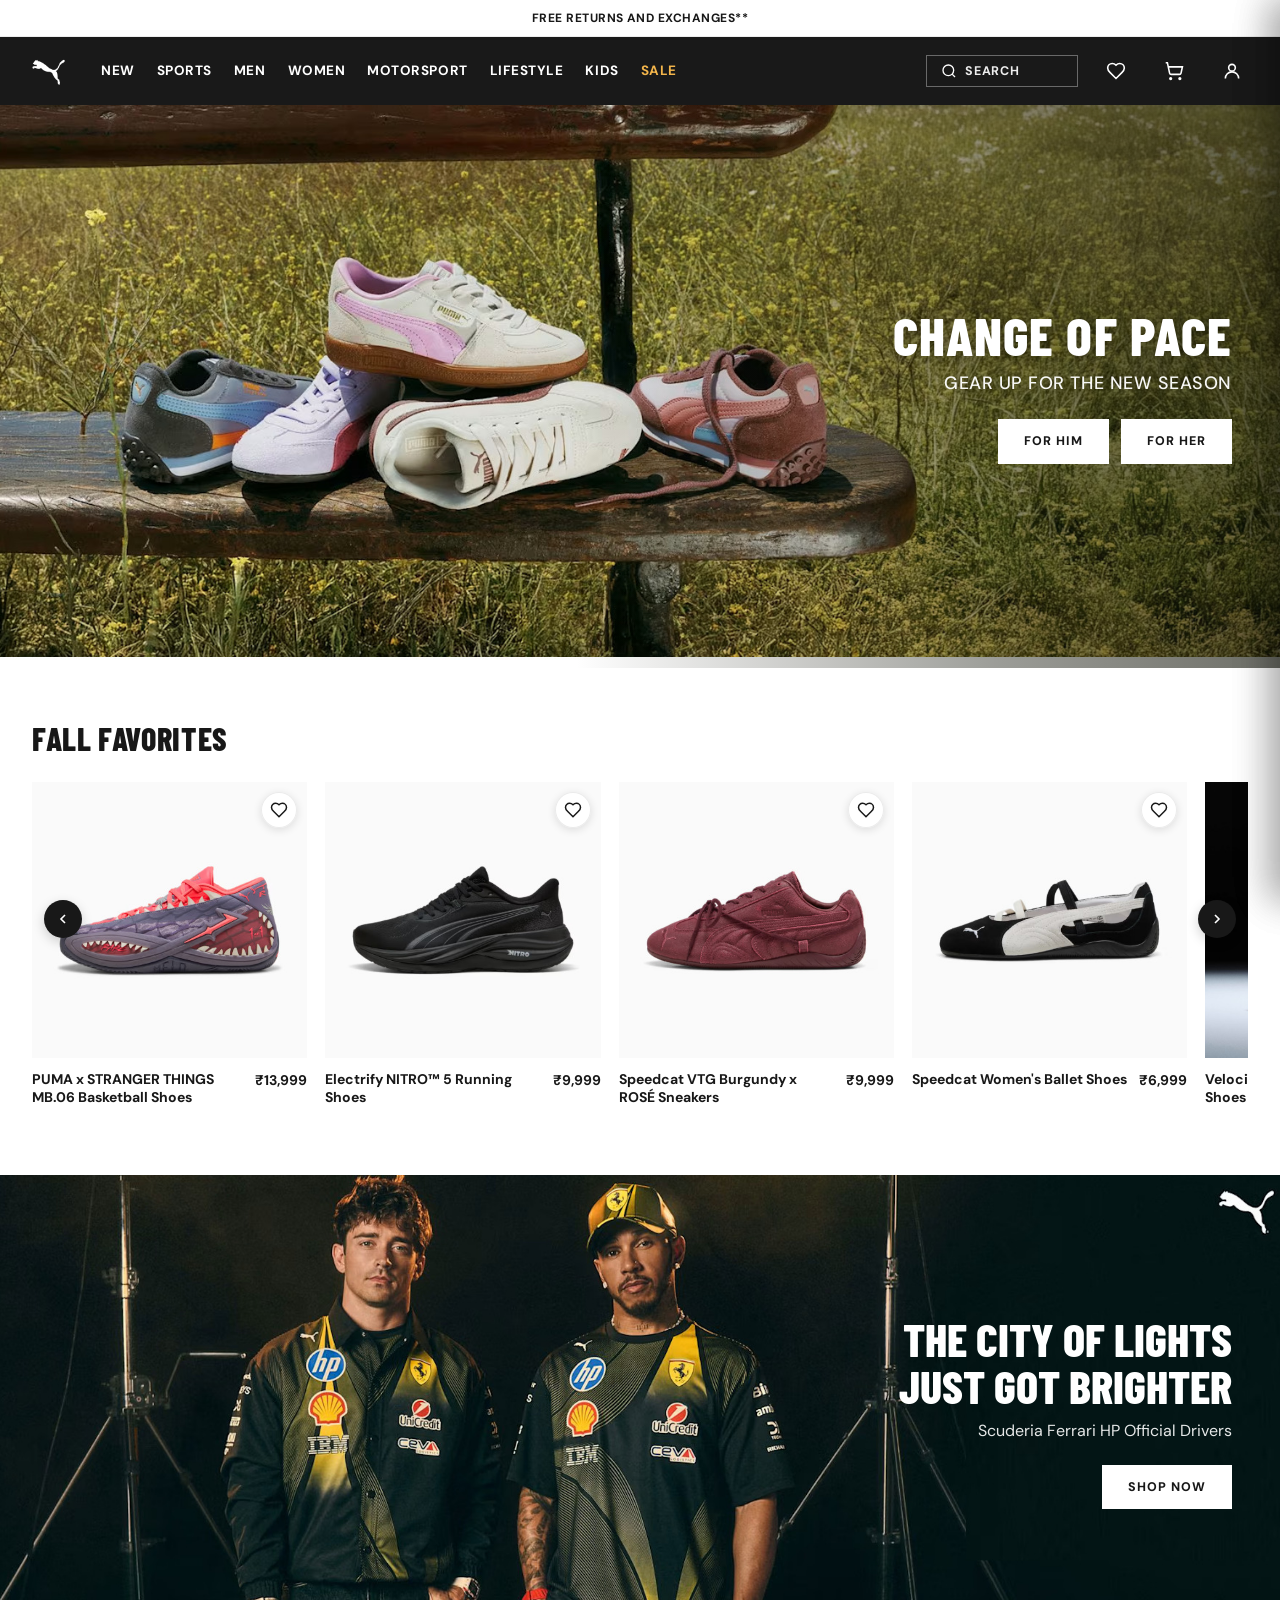
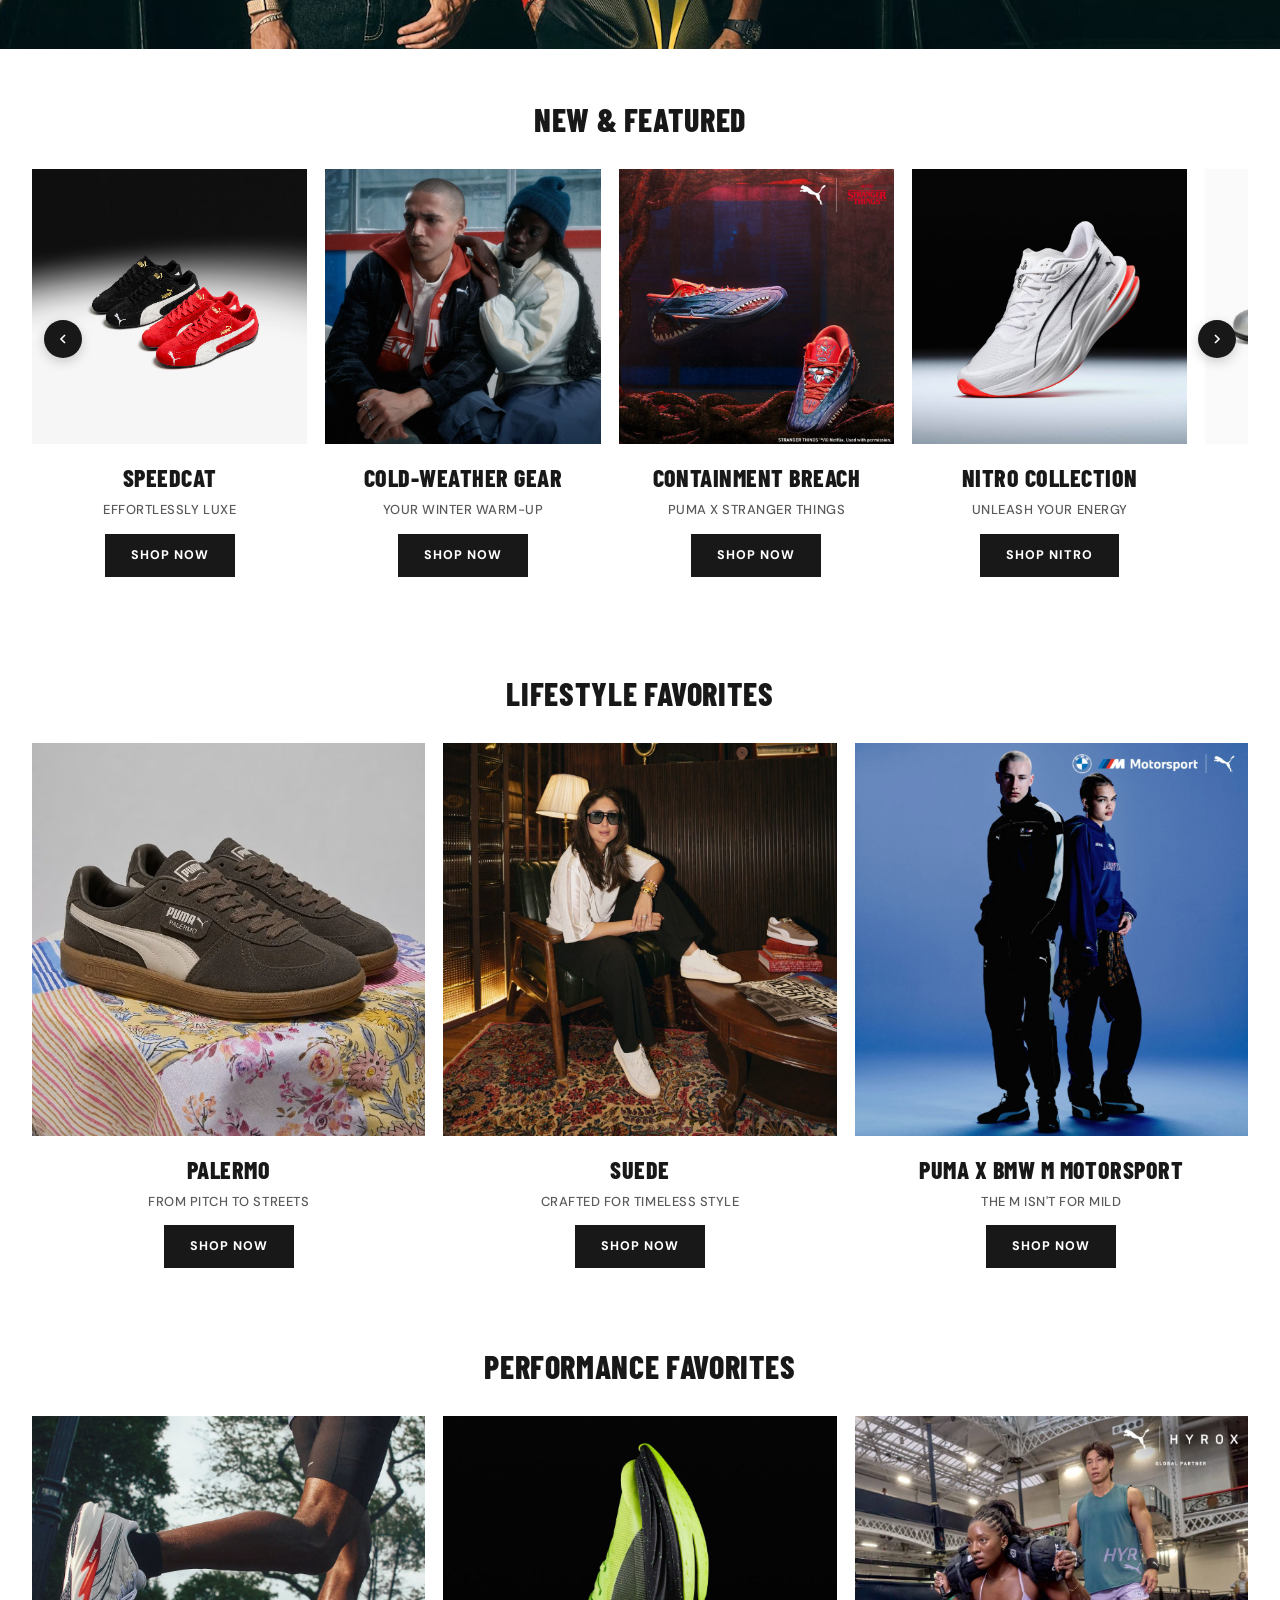
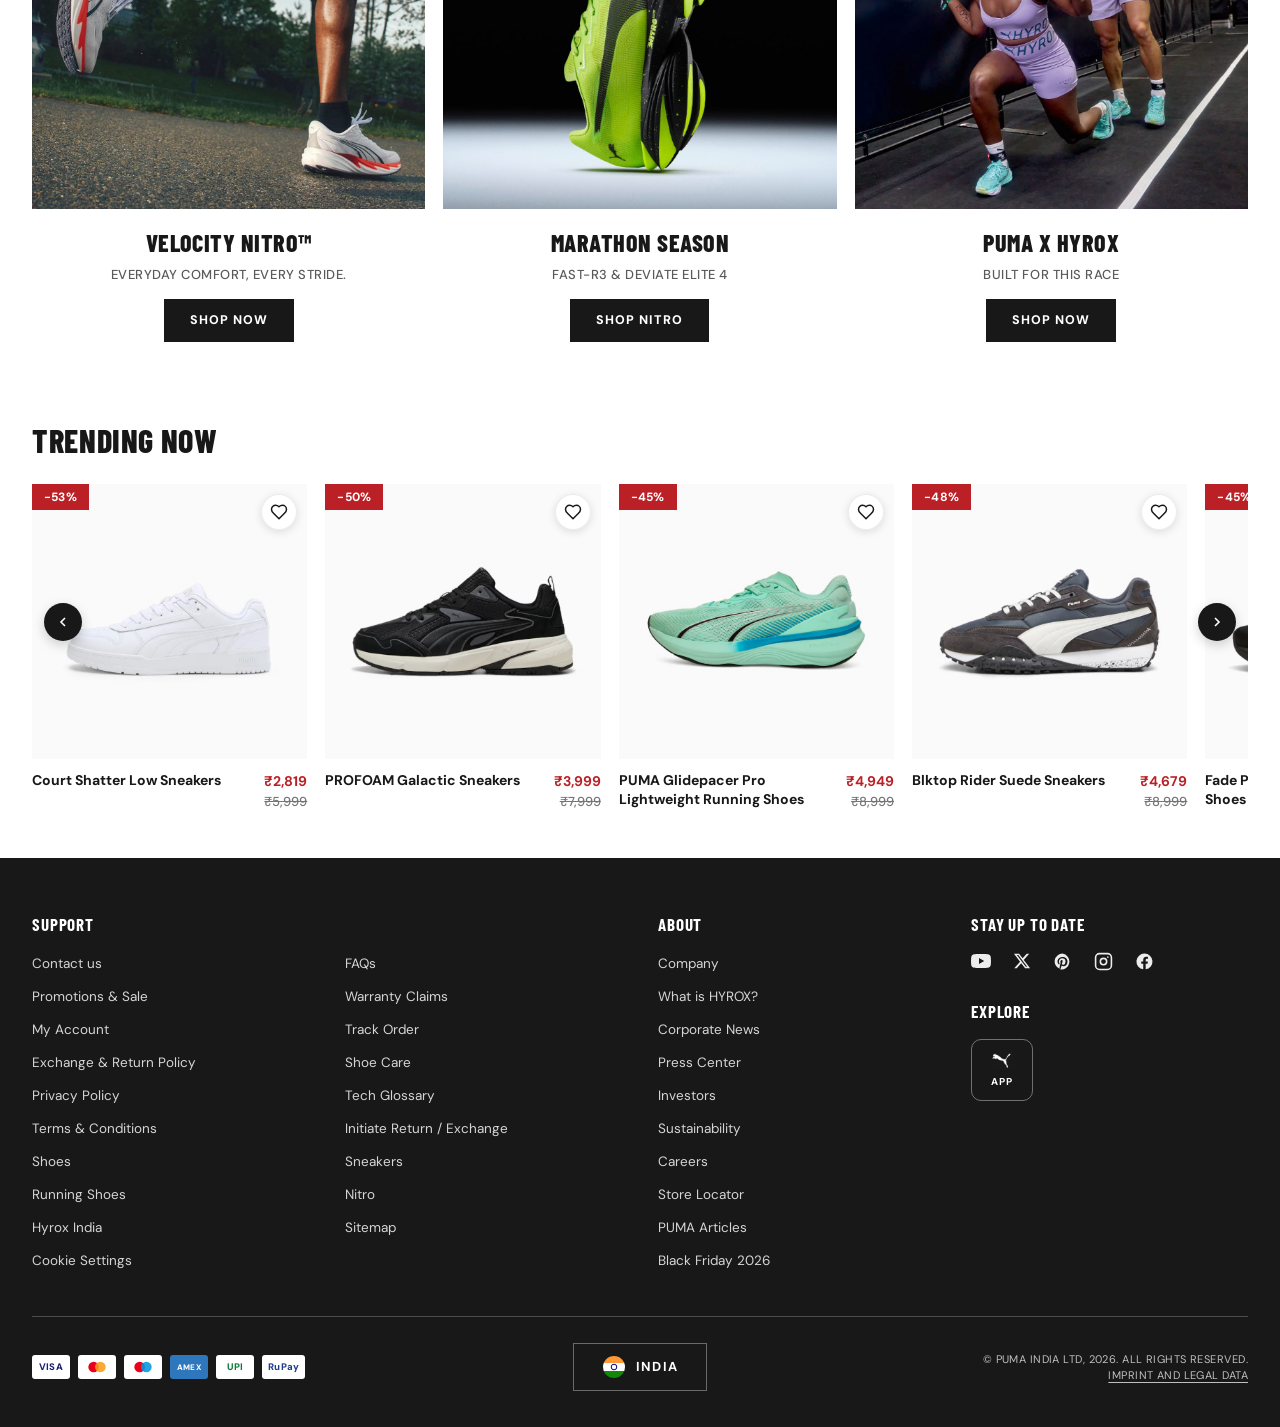
==== commit 85f83f65: "added grid correction" ====
--- a/index.html
+++ b/index.html
@@ -501,7 +501,7 @@
 
           <!-- SALE -->
           <div class="nav-item">
-            <a href="#trending-now" class="nav-link nav-link--sale">SALE</a>
+            <a href="sale.html" class="nav-link nav-link--sale">SALE</a>
             <div class="mega-menu">
               <div class="mega-grid">
                 <div>
@@ -618,7 +618,7 @@
         <a href="motorsport.html">MOTORSPORT &amp; FERRARI <span>&rsaquo;</span></a>
         <a href="lifestyle.html">LIFESTYLE FAVORITES <span>&rsaquo;</span></a>
         <a href="#performance-favorites">PERFORMANCE FAVORITES <span>&rsaquo;</span></a>
-        <a href="#trending-now">TRENDING NOW (SALE) <span>&rsaquo;</span></a>
+        <a href="sale.html">SALE (UP TO 55% OFF) <span>&rsaquo;</span></a>
       </nav>
     </div>
   </div>
@@ -976,146 +976,139 @@
          8. Footer
          =================================================================== -->
   <footer id="footer-support" class="site-footer">
-    <div class="footer-inner">
-      <div class="footer-top-grid">
-        <div>
-          <h2 class="footer-col-title">SUPPORT</h2>
-          <ul class="footer-links">
-            <li><a href="#footer-support">Contact us</a></li>
-            <li><a href="#trending-now">Promotions &amp; Sale</a></li>
-            <li><a href="#footer-support">My Account</a></li>
-            <li><a href="#footer-support">Exchange &amp; Return Policy</a></li>
-            <li><a href="#footer-support">Privacy Policy</a></li>
-            <li><a href="#footer-support">Terms &amp; Conditions</a></li>
-            <li><a href="new-season.html">Shoes</a></li>
-            <li><a href="#performance-favorites">Running Shoes</a></li>
-            <li><a href="#performance-favorites">Hyrox India</a></li>
-            <li><a href="#footer-support">Cookie Settings</a></li>
-          </ul>
+      <div class="footer-inner">
+        <div class="footer-top-grid">
+          <div>
+            <h2 class="footer-col-title">SUPPORT</h2>
+            <ul class="footer-links">
+              <li><a href="index.html#footer-support">Contact us</a></li>
+              <li><a href="sale.html">Promotions &amp; Sale</a></li>
+              <li><a href="index.html#footer-support">My Account</a></li>
+              <li><a href="index.html#footer-support">Exchange &amp; Return Policy</a></li>
+              <li><a href="index.html#footer-support">Privacy Policy</a></li>
+              <li><a href="index.html#footer-support">Terms &amp; Conditions</a></li>
+              <li><a href="men.html">Shoes</a></li>
+              <li><a href="sports.html">Running Shoes</a></li>
+              <li><a href="sports.html">Hyrox India</a></li>
+              <li><a href="index.html#footer-support">Cookie Settings</a></li>
+            </ul>
+          </div>
+
+          <div>
+            <h2 class="footer-col-title footer-col-title--spacer" aria-hidden="true">SUPPORT MORE</h2>
+            <ul class="footer-links">
+              <li><a href="index.html#footer-support">FAQs</a></li>
+              <li><a href="index.html#footer-support">Warranty Claims</a></li>
+              <li><a href="index.html#footer-support">Track Order</a></li>
+              <li><a href="index.html#footer-support">Shoe Care</a></li>
+              <li><a href="sports.html">Tech Glossary</a></li>
+              <li><a href="index.html#footer-support">Initiate Return / Exchange</a></li>
+              <li><a href="lifestyle.html">Sneakers</a></li>
+              <li><a href="sports.html">Nitro</a></li>
+              <li><a href="index.html">Sitemap</a></li>
+            </ul>
+          </div>
+
+          <div>
+            <h2 class="footer-col-title">ABOUT</h2>
+            <ul class="footer-links">
+              <li><a href="index.html#footer-support">Company</a></li>
+              <li><a href="sports.html">What is HYROX?</a></li>
+              <li><a href="index.html#footer-support">Corporate News</a></li>
+              <li><a href="index.html#footer-support">Press Center</a></li>
+              <li><a href="index.html#footer-support">Investors</a></li>
+              <li><a href="index.html#footer-support">Sustainability</a></li>
+              <li><a href="index.html#footer-support">Careers</a></li>
+              <li><a href="index.html#footer-support">Store Locator</a></li>
+              <li><a href="index.html#footer-support">PUMA Articles</a></li>
+              <li><a href="index.html#trending-now">Black Friday 2026</a></li>
+            </ul>
+          </div>
+
+          <div>
+            <h2 class="footer-col-title">STAY UP TO DATE</h2>
+            <div class="social-row">
+              <a href="index.html#footer-support" class="social-link" aria-label="PUMA on YouTube">
+                <svg width="20" height="20" viewBox="0 0 24 24" fill="currentColor">
+                  <path d="M23.5 6.2a3 3 0 0 0-2.1-2.1C19.5 3.5 12 3.5 12 3.5s-7.5 0-9.4.6A3 3 0 0 0 .5 6.2 31.6 31.6 0 0 0 0 12a31.6 31.6 0 0 0 .5 5.8 3 3 0 0 0 2.1 2.1c1.9.6 9.4.6 9.4.6s7.5 0 9.4-.6a3 3 0 0 0 2.1-2.1A31.6 31.6 0 0 0 24 12a31.6 31.6 0 0 0-.5-5.8ZM9.6 15.6V8.4l6.3 3.6-6.3 3.6Z" />
+                </svg>
+              </a>
+              <a href="index.html#footer-support" class="social-link" aria-label="PUMA on X">
+                <svg width="18" height="18" viewBox="0 0 24 24" fill="currentColor">
+                  <path d="M18.244 2.25h3.308l-7.227 8.26 8.502 11.24H16.17l-5.214-6.817L4.99 21.75H1.68l7.73-8.835L1.254 2.25H8.08l4.713 6.231zm-1.161 17.52h1.833L7.084 4.126H5.117z" />
+                </svg>
+              </a>
+              <a href="index.html#footer-support" class="social-link" aria-label="PUMA on Pinterest">
+                <svg width="19" height="19" viewBox="0 0 24 24" fill="currentColor">
+                  <path d="M12 2a10 10 0 0 0-3.6 19.3c0-.8-.1-2 .1-2.9l1.1-4.6s-.3-.6-.3-1.4c0-1.3.8-2.3 1.7-2.3.8 0 1.2.6 1.2 1.3 0 .8-.5 2-.8 3.1-.2.9.5 1.7 1.4 1.7 1.7 0 3-1.8 3-4.3 0-2.3-1.6-3.9-4-3.9-2.7 0-4.3 2-4.3 4.2 0 .8.3 1.7.7 2.2.1.1.1.2.1.3l-.3 1.1c0 .2-.2.2-.3.1-1.2-.6-2-2.4-2-3.8 0-3.1 2.2-5.9 6.5-5.9 3.4 0 6.1 2.4 6.1 5.7 0 3.4-2.1 6.1-5.1 6.1-1 0-1.9-.5-2.3-1.1l-.6 2.4c-.2.9-.8 2-1.2 2.7A10 10 0 1 0 12 2Z" />
+                </svg>
+              </a>
+              <a href="index.html#footer-support" class="social-link" aria-label="PUMA on Instagram">
+                <svg width="19" height="19" viewBox="0 0 24 24" fill="none" stroke="currentColor" stroke-width="2">
+                  <rect x="2" y="2" width="20" height="20" rx="5" />
+                  <circle cx="12" cy="12" r="4" />
+                  <circle cx="17.5" cy="6.5" r="1" fill="currentColor" stroke="none" />
+                </svg>
+              </a>
+              <a href="index.html#footer-support" class="social-link" aria-label="PUMA on Facebook">
+                <svg width="19" height="19" viewBox="0 0 24 24" fill="currentColor">
+                  <path d="M12 2a10 10 0 0 0-1.6 19.9v-7H7.9V12h2.5V9.8c0-2.5 1.5-3.9 3.8-3.9 1.1 0 2.2.2 2.2.2v2.4h-1.3c-1.2 0-1.6.8-1.6 1.6V12h2.8l-.4 2.9h-2.4v7A10 10 0 0 0 12 2Z" />
+                </svg>
+              </a>
+            </div>
+
+            <h2 class="footer-col-title">EXPLORE</h2>
+            <a href="index.html" class="explore-app-card" aria-label="PUMA App">
+              <img src="assets/aistudio/image_b6153493.png" alt="PUMA" width="28" height="20" style="object-fit: contain; display: block;" />
+              <span>APP</span>
+            </a>
+          </div>
         </div>
 
-        <div>
-          <h2 class="footer-col-title footer-col-title--spacer" aria-hidden="true">SUPPORT MORE</h2>
-          <ul class="footer-links">
-            <li><a href="#footer-support">FAQs</a></li>
-            <li><a href="#footer-support">Warranty Claims</a></li>
-            <li><a href="#footer-support">Track Order</a></li>
-            <li><a href="#footer-support">Shoe Care</a></li>
-            <li><a href="#performance-favorites">Tech Glossary</a></li>
-            <li><a href="#footer-support">Initiate Return / Exchange</a></li>
-            <li><a href="lifestyle.html">Sneakers</a></li>
-            <li><a href="#new-featured">Nitro</a></li>
-            <li><a href="#top">Sitemap</a></li>
-          </ul>
-        </div>
-
-        <div>
-          <h2 class="footer-col-title">ABOUT</h2>
-          <ul class="footer-links">
-            <li><a href="#footer-support">Company</a></li>
-            <li><a href="#performance-favorites">What is HYROX?</a></li>
-            <li><a href="#footer-support">Corporate News</a></li>
-            <li><a href="#footer-support">Press Center</a></li>
-            <li><a href="#footer-support">Investors</a></li>
-            <li><a href="#footer-support">Sustainability</a></li>
-            <li><a href="#footer-support">Careers</a></li>
-            <li><a href="#footer-support">Store Locator</a></li>
-            <li><a href="#footer-support">PUMA Articles</a></li>
-            <li><a href="#trending-now">Black Friday 2026</a></li>
-          </ul>
-        </div>
-
-        <div>
-          <h2 class="footer-col-title">STAY UP TO DATE</h2>
-          <div class="social-row">
-            <a href="#footer-support" class="social-link" aria-label="PUMA on YouTube">
-              <svg width="20" height="20" viewBox="0 0 24 24" fill="currentColor">
-                <path
-                  d="M23.5 6.2a3 3 0 0 0-2.1-2.1C19.5 3.5 12 3.5 12 3.5s-7.5 0-9.4.6A3 3 0 0 0 .5 6.2 31.6 31.6 0 0 0 0 12a31.6 31.6 0 0 0 .5 5.8 3 3 0 0 0 2.1 2.1c1.9.6 9.4.6 9.4.6s7.5 0 9.4-.6a3 3 0 0 0 2.1-2.1A31.6 31.6 0 0 0 24 12a31.6 31.6 0 0 0-.5-5.8ZM9.6 15.6V8.4l6.3 3.6-6.3 3.6Z" />
+        <hr class="footer-divider" />
+
+        <div class="footer-bottom">
+          <div class="payment-badges" aria-label="Accepted payment methods">
+            <span class="pay-chip" style="color: #1a1f71">VISA</span>
+            <span class="pay-chip" style="gap: 0">
+              <svg width="24" height="16" viewBox="0 0 36 22" aria-label="Mastercard">
+                <circle cx="13" cy="11" r="8" fill="#eb001b" />
+                <circle cx="23" cy="11" r="8" fill="#f79e1b" fill-opacity="0.88" />
               </svg>
-            </a>
-            <a href="#footer-support" class="social-link" aria-label="PUMA on X">
-              <svg width="18" height="18" viewBox="0 0 24 24" fill="currentColor">
-                <path
-                  d="M18.244 2.25h3.308l-7.227 8.26 8.502 11.24H16.17l-5.214-6.817L4.99 21.75H1.68l7.73-8.835L1.254 2.25H8.08l4.713 6.231 5.45-6.231Zm-1.161 17.52h1.833L7.084 4.126H5.117L17.083 19.77Z" />
+            </span>
+            <span class="pay-chip">
+              <svg width="24" height="16" viewBox="0 0 36 22" aria-label="Maestro">
+                <circle cx="13" cy="11" r="8" fill="#eb001b" />
+                <circle cx="23" cy="11" r="8" fill="#0099df" fill-opacity="0.88" />
               </svg>
-            </a>
-            <a href="#footer-support" class="social-link" aria-label="PUMA on Pinterest">
-              <svg width="19" height="19" viewBox="0 0 24 24" fill="currentColor">
-                <path
-                  d="M12 2a10 10 0 0 0-3.6 19.3c0-.8-.1-2 .1-2.9l1.1-4.6s-.3-.6-.3-1.4c0-1.3.8-2.3 1.7-2.3.8 0 1.2.6 1.2 1.3 0 .8-.5 2-.8 3.1-.2.9.5 1.7 1.4 1.7 1.7 0 3-1.8 3-4.3 0-2.3-1.6-3.9-4-3.9-2.7 0-4.3 2-4.3 4.2 0 .8.3 1.7.7 2.2.1.1.1.2.1.3l-.3 1.1c0 .2-.2.2-.3.1-1.2-.6-2-2.4-2-3.8 0-3.1 2.2-5.9 6.5-5.9 3.4 0 6.1 2.4 6.1 5.7 0 3.4-2.1 6.1-5.1 6.1-1 0-1.9-.5-2.3-1.1l-.6 2.4c-.2.9-.8 2-1.2 2.7A10 10 0 1 0 12 2Z" />
-              </svg>
-            </a>
-            <a href="#footer-support" class="social-link" aria-label="PUMA on Instagram">
-              <svg width="19" height="19" viewBox="0 0 24 24" fill="none" stroke="currentColor" stroke-width="2">
-                <rect x="2" y="2" width="20" height="20" rx="5" />
-                <circle cx="12" cy="12" r="4" />
-                <circle cx="17.5" cy="6.5" r="1" fill="currentColor" stroke="none" />
-              </svg>
-            </a>
-            <a href="#footer-support" class="social-link" aria-label="PUMA on Facebook">
-              <svg width="19" height="19" viewBox="0 0 24 24" fill="currentColor">
-                <path
-                  d="M12 2a10 10 0 0 0-1.6 19.9v-7H7.9V12h2.5V9.8c0-2.5 1.5-3.9 3.8-3.9 1.1 0 2.2.2 2.2.2v2.4h-1.3c-1.2 0-1.6.8-1.6 1.6V12h2.8l-.4 2.9h-2.4v7A10 10 0 0 0 12 2Z" />
-              </svg>
-            </a>
-          </div>
-
-          <h2 class="footer-col-title">EXPLORE</h2>
-          <a href="#top" class="explore-app-card" aria-label="PUMA App">
-            <svg width="26" height="16" viewBox="0 0 64 38" fill="currentColor" aria-hidden="true">
-              <path
-                d="M58.4 4.1c-2.2-1.8-5.2-1.4-7.2.4-2.1 1.9-5.8 5.2-11.2 7.1-4.8 1.7-9.6 1.9-14.2 3.1-4.5 1.1-8.8 3.6-12.1 7.1-2.5 2.7-4.8 5.4-7.4 7.7-1.4 1.2-3.5 1.8-5.1 1-.6-.3-1.2.1-1.1.8.2 1.6 1.8 2.8 3.6 2.8 3.1 0 6.1-2.4 8.7-4.9 3.6-3.4 7.3-6.6 12-7.8 2.2-.5 4.4-.6 6.6-.5-.7 2.4-2.3 5.2-4.6 7.5-1.1 1.1-.3 2.8 1.2 2.4 3.3-.9 6.6-4.1 8.5-7.6 1.8-3.3 2.9-6.6 5.2-8.7 2.7-2.5 5.4-4.2 8.7-5.6 1.5-.6 2.9.6 2.3 2.1-.6 1.6-2 3.8-4.1 6-.8.8-.1 2.2 1.1 1.9 3.4-.8 6.8-4.1 8.1-7.8.8-2.2 1.1-5.1-1.1-7z" />
+            </span>
+            <span class="pay-chip" style="background: #2e77bc; color: #ffffff; font-size: 8px">AMEX</span>
+            <span class="pay-chip" style="color: #097939">UPI</span>
+            <span class="pay-chip" style="color: #1c3d8f">RuPay</span>
+          </div>
+
+          <a href="index.html#footer-support" class="region-selector">
+            <svg width="24" height="24" viewBox="0 0 24 24" aria-hidden="true">
+              <clipPath id="in-flag">
+                <circle cx="12" cy="12" r="11" />
+              </clipPath>
+              <g clip-path="url(#in-flag)">
+                <rect x="0" y="0" width="24" height="8" fill="#ff9933" />
+                <rect x="0" y="8" width="24" height="8" fill="#ffffff" />
+                <rect x="0" y="16" width="24" height="8" fill="#138808" />
+                <circle cx="12" cy="12" r="2.8" fill="none" stroke="#000080" stroke-width="1" />
+              </g>
             </svg>
-            <span>APP</span>
+            <span>INDIA</span>
           </a>
+
+          <div class="footer-legal">
+            <p>&copy; PUMA INDIA LTD, 2026. ALL RIGHTS RESERVED.</p>
+            <p><a href="index.html#footer-support">IMPRINT AND LEGAL DATA</a></p>
+          </div>
         </div>
       </div>
-
-      <hr class="footer-divider" />
-
-      <div class="footer-bottom">
-        <div class="payment-badges" aria-label="Accepted payment methods">
-          <span class="pay-chip" style="color: #1a1f71">VISA</span>
-          <span class="pay-chip" style="gap: 0">
-            <svg width="24" height="16" viewBox="0 0 36 22" aria-label="Mastercard">
-              <circle cx="13" cy="11" r="8" fill="#eb001b" />
-              <circle cx="23" cy="11" r="8" fill="#f79e1b" fill-opacity="0.88" />
-            </svg>
-          </span>
-          <span class="pay-chip">
-            <svg width="24" height="16" viewBox="0 0 36 22" aria-label="Maestro">
-              <circle cx="13" cy="11" r="8" fill="#eb001b" />
-              <circle cx="23" cy="11" r="8" fill="#0099df" fill-opacity="0.88" />
-            </svg>
-          </span>
-          <span class="pay-chip" style="background: #2e77bc; color: #ffffff; font-size: 8px">AMEX</span>
-          <span class="pay-chip" style="color: #097939">UPI</span>
-          <span class="pay-chip" style="color: #1c3d8f">RuPay</span>
-        </div>
-
-        <a href="#footer-support" class="region-selector">
-          <svg width="24" height="24" viewBox="0 0 24 24" aria-hidden="true">
-            <clipPath id="in-flag">
-              <circle cx="12" cy="12" r="11" />
-            </clipPath>
-            <g clip-path="url(#in-flag)">
-              <rect x="0" y="0" width="24" height="8" fill="#ff9933" />
-              <rect x="0" y="8" width="24" height="8" fill="#ffffff" />
-              <rect x="0" y="16" width="24" height="8" fill="#138808" />
-              <circle cx="12" cy="12" r="2.8" fill="none" stroke="#000080" stroke-width="1" />
-            </g>
-          </svg>
-          <span>INDIA</span>
-        </a>
-
-        <div class="footer-legal">
-          <p>© PUMA INDIA LTD, 2026. ALL RIGHTS RESERVED.</p>
-          <p><a href="#footer-support">IMPRINT AND LEGAL DATA</a></p>
-        </div>
-      </div>
-    </div>
-  </footer>
+    </footer>
 
   <!-- Shared Backdrop -->
   <div class="drawer-backdrop" id="drawerBackdrop"></div>
--- a/puma.css
+++ b/puma.css
@@ -230,6 +230,34 @@
 
 .nav-link--sale {
   color: #f3b54b;
+}
+
+.site-header .nav-link--sale.nav-link--active {
+  border: 1px solid rgba(255, 255, 255, 0.45);
+  padding: 6px 14px;
+  height: 38px;
+  display: inline-flex;
+  align-items: center;
+  justify-content: center;
+  color: #ffffff !important;
+}
+
+.site-header .nav-link--sale.nav-link--active::after {
+  display: none !important;
+}
+
+.sale-badge-pill {
+  display: inline-block;
+  background-color: #181818;
+  color: #ffffff;
+  font-family: var(--font-display);
+  font-size: 11px;
+  font-weight: 800;
+  letter-spacing: 0.05em;
+  padding: 3px 8px;
+  margin-top: 8px;
+  text-transform: uppercase;
+  width: fit-content;
 }
 
 /* Pure CSS Mega-Menu Dropdown */
@@ -1365,6 +1393,14 @@
   transform: translateY(-1px);
 }
 
+.explore-app-card img {
+  width: 28px;
+  height: auto;
+  max-height: 20px;
+  display: block;
+  object-fit: contain;
+}
+
 .explore-app-card {
   display: inline-flex;
   flex-direction: column;
@@ -1802,7 +1838,11 @@
 #ms-grid-2:checked~.ns-meta-bar label[for='ms-grid-2'],
 #ms-grid-4:checked~.ns-meta-bar label[for='ms-grid-4'],
 #ls-grid-2:checked~.ns-meta-bar label[for='ls-grid-2'],
-#ls-grid-4:checked~.ns-meta-bar label[for='ls-grid-4'] {
+#ls-grid-4:checked~.ns-meta-bar label[for='ls-grid-4'],
+#kids-grid-2:checked~.ns-meta-bar label[for='kids-grid-2'],
+#kids-grid-4:checked~.ns-meta-bar label[for='kids-grid-4'],
+#kids-grid-2:checked~.ns-count-row label[for='kids-grid-2'],
+#kids-grid-4:checked~.ns-count-row label[for='kids-grid-4'] {
   color: var(--text-primary);
   border-color: var(--text-primary);
 }
@@ -1829,7 +1869,8 @@
 #men-sidebar-toggle:checked~.ns-catalog-wrap,
 #women-sidebar-toggle:checked~.ns-catalog-wrap,
 #ms-sidebar-toggle:checked~.ns-catalog-wrap,
-#ls-sidebar-toggle:checked~.ns-catalog-wrap {
+#ls-sidebar-toggle:checked~.ns-catalog-wrap,
+#kids-sidebar-toggle:checked~.ns-catalog-wrap {
   grid-template-columns: 268px minmax(0, 1fr);
   gap: 28px;
 }
@@ -1839,7 +1880,8 @@
 #men-sidebar-toggle:checked~.ns-catalog-wrap .ns-sidebar,
 #women-sidebar-toggle:checked~.ns-catalog-wrap .ns-sidebar,
 #ms-sidebar-toggle:checked~.ns-catalog-wrap .ns-sidebar,
-#ls-sidebar-toggle:checked~.ns-catalog-wrap .ns-sidebar {
+#ls-sidebar-toggle:checked~.ns-catalog-wrap .ns-sidebar,
+#kids-sidebar-toggle:checked~.ns-catalog-wrap .ns-sidebar {
   opacity: 1;
   visibility: visible;
   padding-right: 20px;
@@ -1856,7 +1898,10 @@
 #men-grid-2:checked~.ns-catalog-wrap .ns-grid,
 #women-grid-2:checked~.ns-catalog-wrap .ns-grid,
 #ms-grid-2:checked~.ns-catalog-wrap .ns-grid,
-#ls-grid-2:checked~.ns-catalog-wrap .ns-grid {
+#ls-grid-2:checked~.ns-catalog-wrap .ns-grid,
+#kids-grid-2:checked~.ns-catalog-wrap .ns-grid,
+#kids-grid-2:checked~* .ns-grid,
+.ns-grid.grid-2-col {
   grid-template-columns: repeat(2, minmax(0, 1fr));
   gap: 32px 24px;
 }
@@ -3235,4 +3280,78 @@
 .ns-editorial-btn:hover {
   background: #000000;
   border-color: #ffffff;
-}+}
+/* ==========================================================================
+   Universal Storefront Filter & Sort Styles
+   ========================================================================== */
+.filter-row {
+  display: flex;
+  align-items: center;
+  gap: 10px;
+  cursor: pointer;
+  user-select: none;
+  padding: 6px 0;
+  font-size: 13.5px;
+  color: var(--text-secondary, #505050);
+  transition: color 140ms ease;
+}
+
+.filter-row:hover {
+  color: var(--text-primary, #181818);
+}
+
+.filter-row.active {
+  font-weight: 700;
+  color: var(--text-primary, #181818);
+}
+
+.filter-row.active .filter-indicator {
+  background-color: var(--text-primary, #181818);
+  border-color: var(--text-primary, #181818);
+}
+
+.ns-drop-row.active,
+.filter-option-label.active {
+  font-weight: 700 !important;
+  color: var(--text-primary, #181818) !important;
+}
+
+.filter-empty-state {
+  grid-column: 1 / -1;
+  padding: 60px 20px;
+  text-align: center;
+  background-color: #fafafa;
+  border: 1px dashed #d0d0d0;
+  border-radius: 4px;
+  margin: 20px 0;
+}
+
+/* Sidebar open state */
+.ns-catalog-wrap.sidebar-open {
+  grid-template-columns: 268px minmax(0, 1fr) !important;
+  gap: 28px !important;
+}
+
+.ns-catalog-wrap.sidebar-open .ns-sidebar {
+  opacity: 1 !important;
+  visibility: visible !important;
+  padding-right: 20px !important;
+}
+
+@media (max-width: 1024px) {
+  .ns-catalog-wrap.sidebar-open {
+    grid-template-columns: 1fr !important;
+  }
+  .ns-catalog-wrap.sidebar-open .ns-sidebar {
+    position: fixed !important;
+    top: 0 !important;
+    left: 0 !important;
+    bottom: 0 !important;
+    width: min(320px, 86vw) !important;
+    background-color: #ffffff !important;
+    z-index: 900 !important;
+    padding: 24px !important;
+    overflow-y: auto !important;
+    box-shadow: 12px 0 32px rgba(0, 0, 0, 0.25) !important;
+  }
+}
